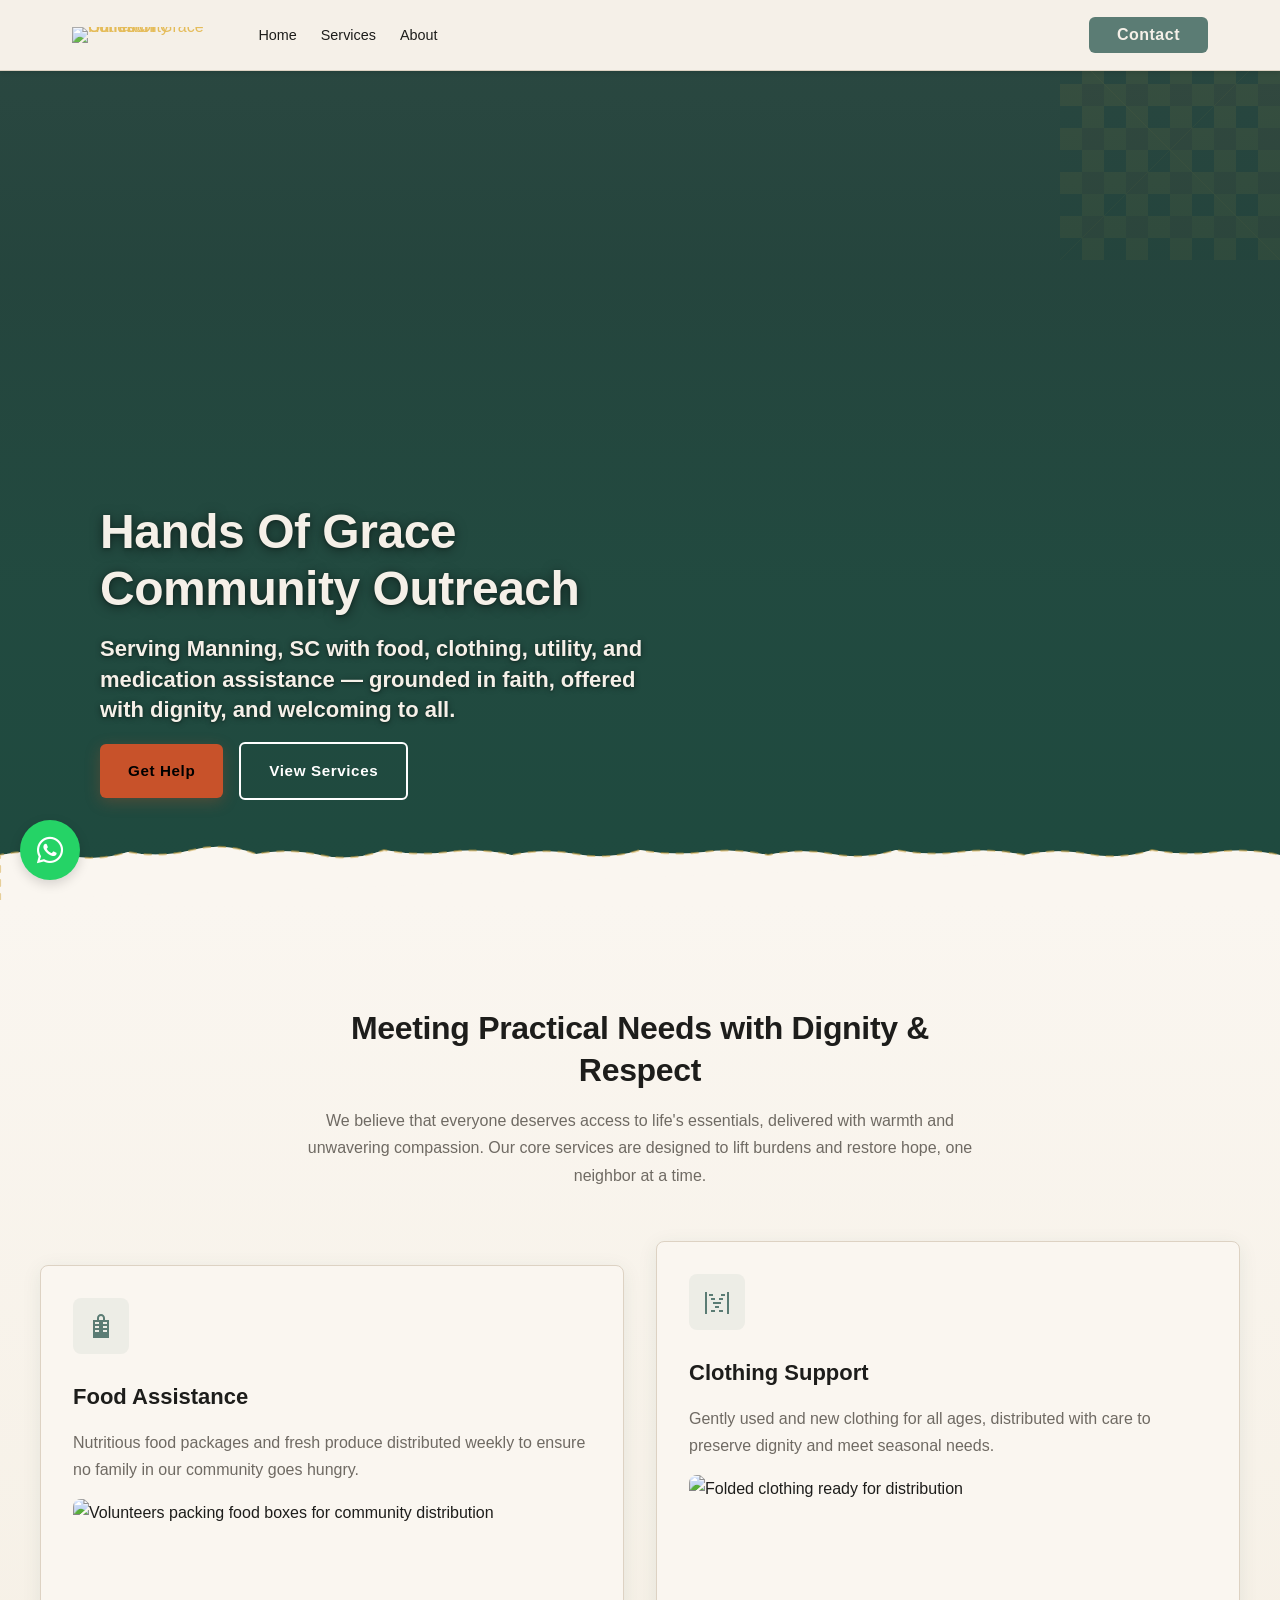
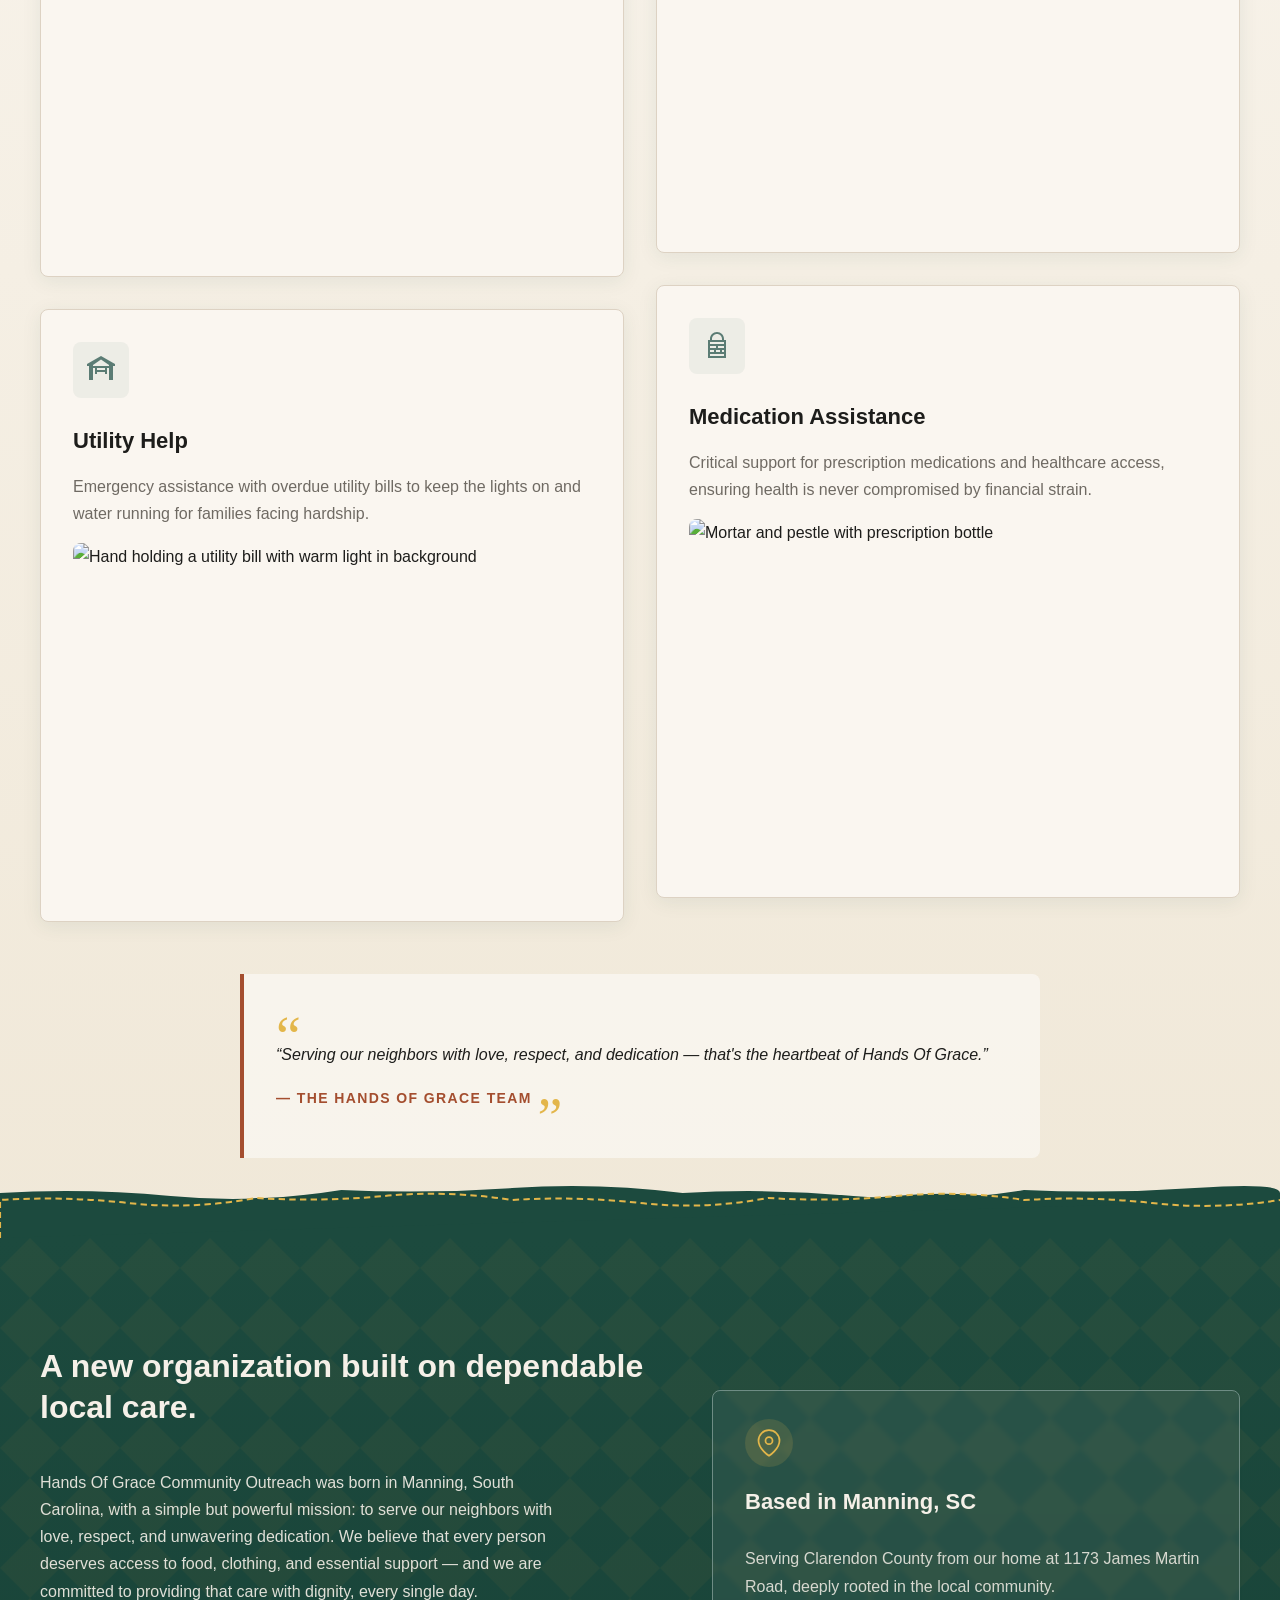
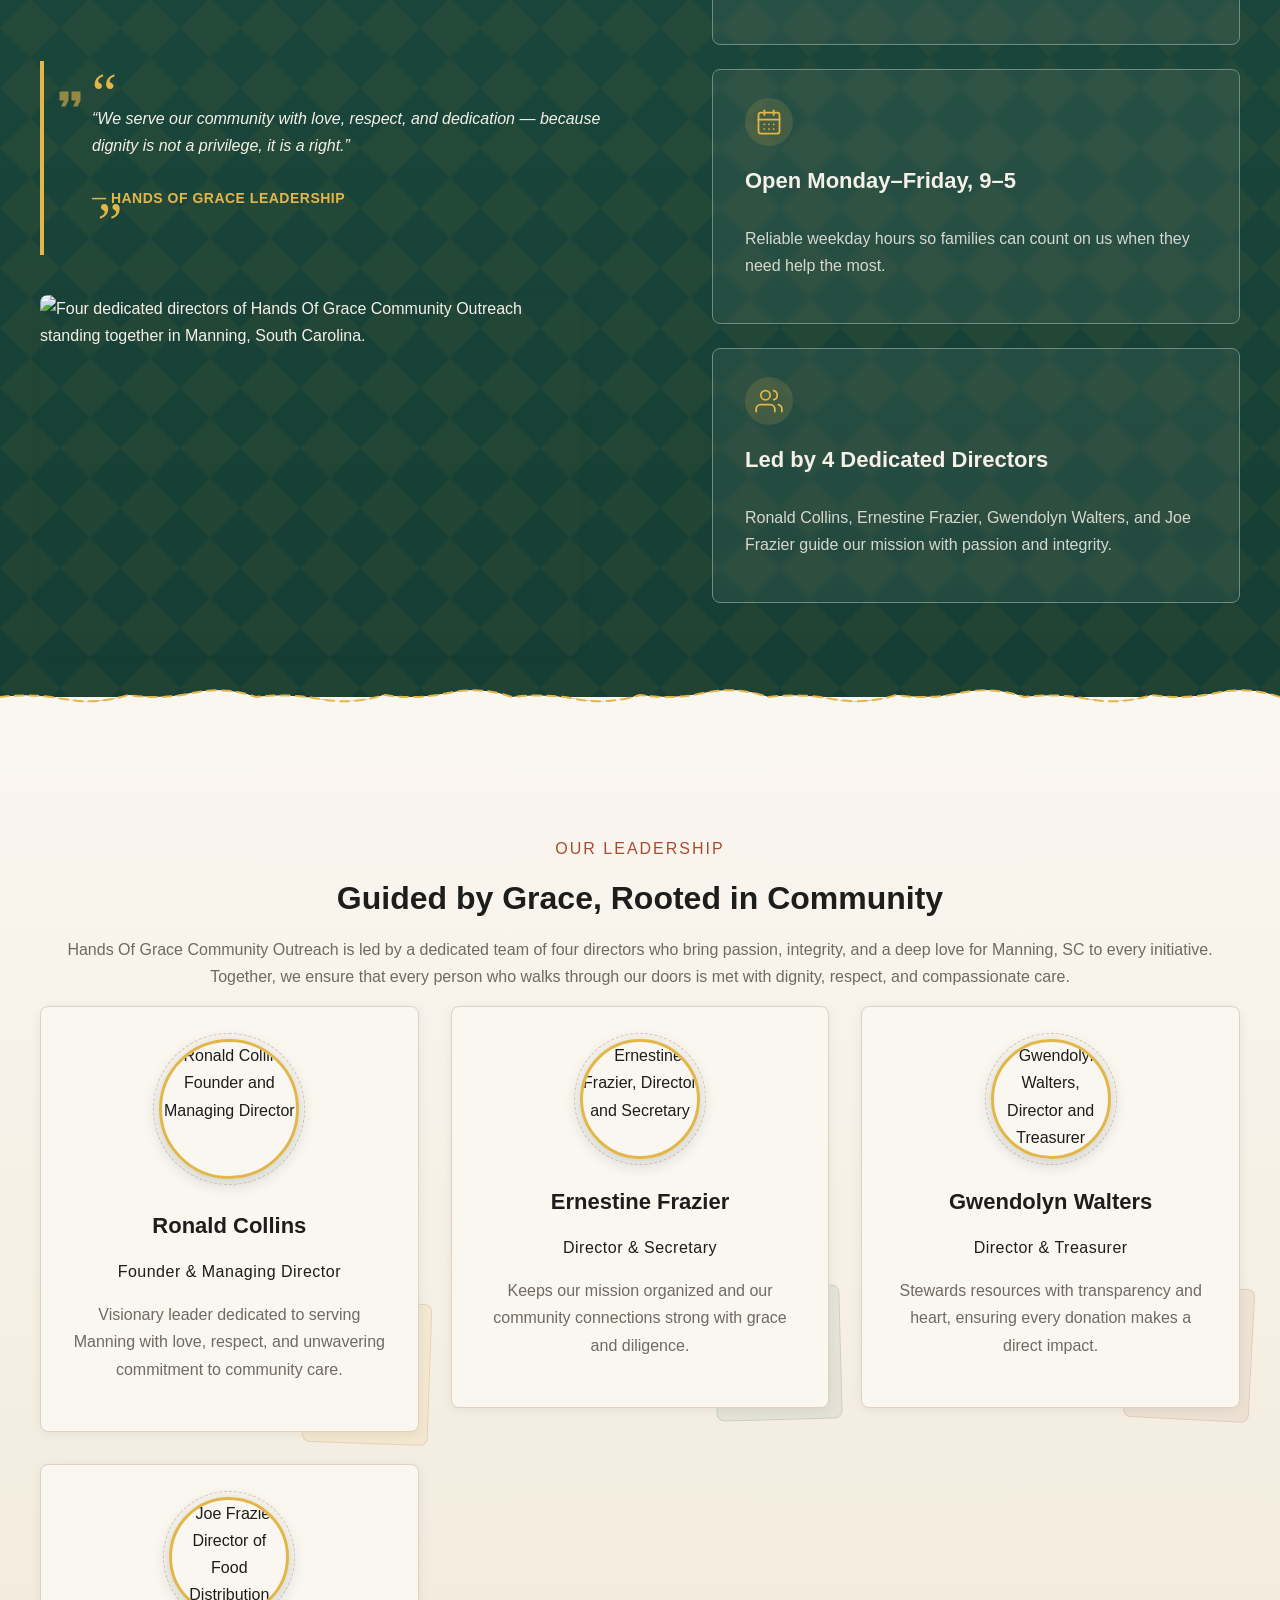
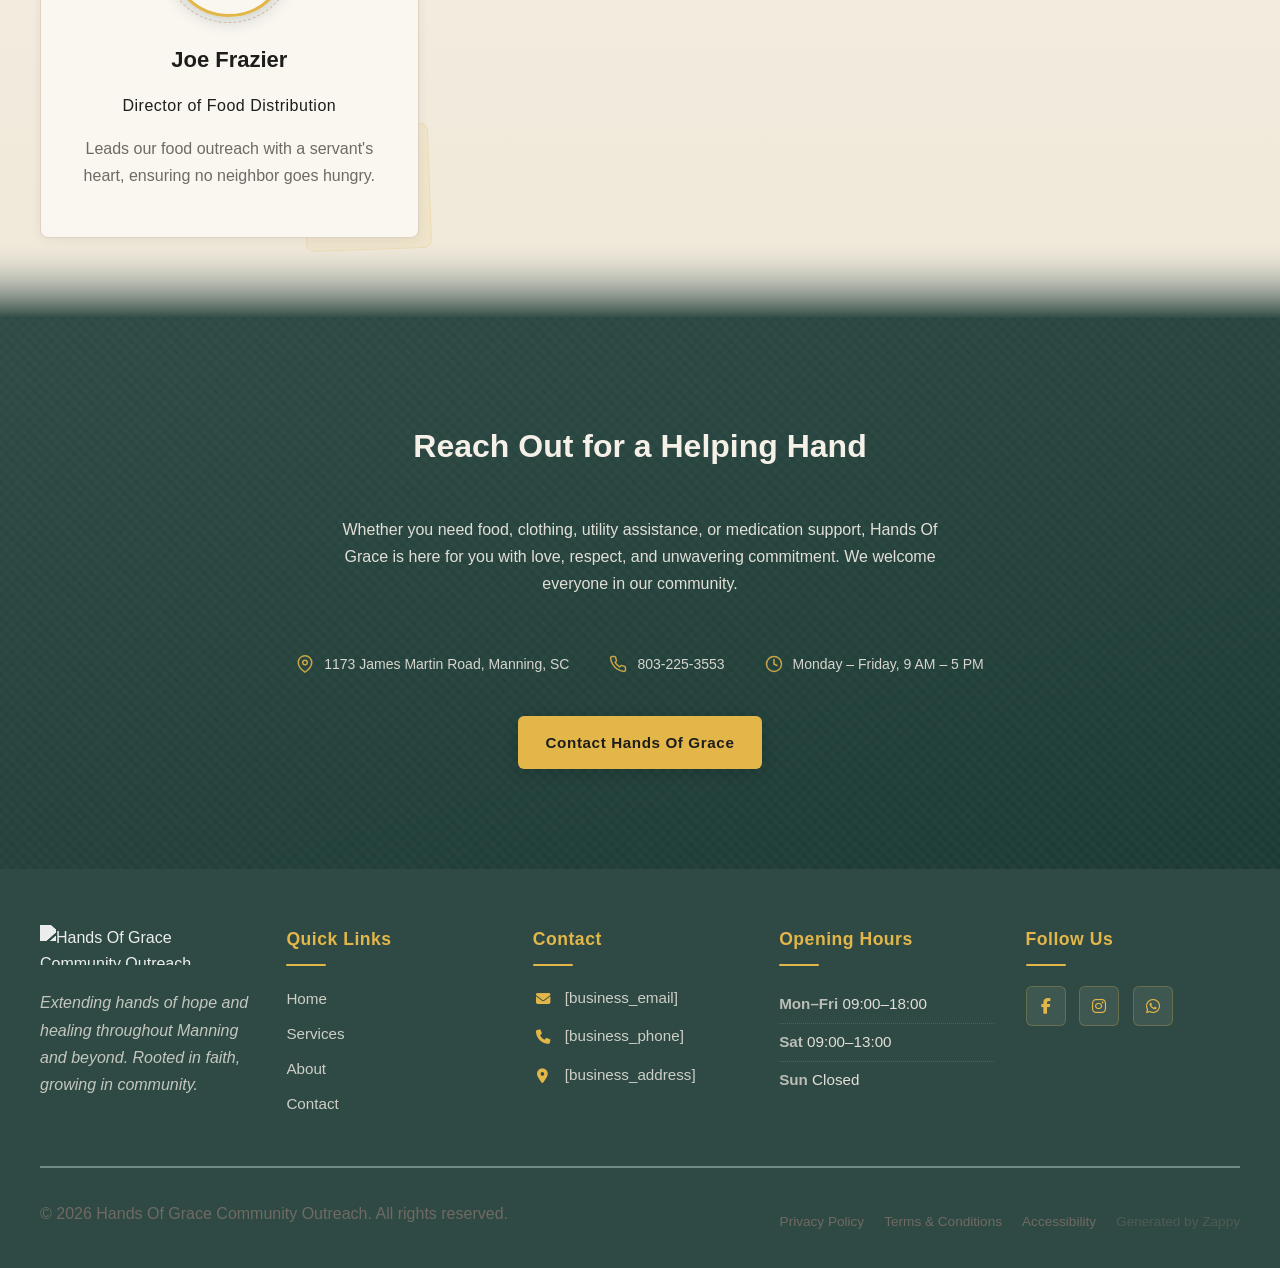
==== public/index.html @ a20f9c6c "Initial website commit" ====
<!doctype html><html lang="en"><head><meta charset="UTF-8"><meta content="width=device-width,initial-scale=1" name="viewport"><meta content="index, follow" name="robots"><title>Find Real Help &amp; Hope in Manning — Hands Of Grace Community Outreach</title><meta content="Struggling to make ends meet? Hands Of Grace Community Outreach offers food, clothing, utility assistance, and medication help with dignity and love. Get support or volunteer today in Manning, SC." name="description"><meta content="Community Outreach, Nonprofit / Social Services, food and clothing distribution, utility bill assistance Manning, faith-based community help" name="keywords"><link href="/assets/favicon.ico" rel="icon" type="image/x-icon"><link href="/assets/favicon-16x16.png" rel="icon" type="image/png" sizes="16x16"><link href="/assets/favicon-32x32.png" rel="icon" type="image/png" sizes="32x32"><link href="/assets/favicon-48x48.png" rel="icon" type="image/png" sizes="48x48"><link href="/assets/favicon-192x192.png" rel="icon" type="image/png" sizes="192x192"><link href="/assets/favicon-512x512.png" rel="icon" type="image/png" sizes="512x512"><link href="/assets/apple-touch-icon.png" rel="apple-touch-icon"><script>!function(){"use strict";var t="fade9ce9-a3c8-4e25-b30e-6326c5cd1f2a",e="https://api.zappy5.com/api/analytics/track",a=18e5,n=2592e6,o=!0,i=!0,r=!0;var s=function(){var e="zappy_visitor_"+t,a=null;try{if(a=localStorage.getItem(e)){var o=JSON.parse(a),i=Date.now();if(i-o.created<n)return o.lastSeen=i,localStorage.setItem(e,JSON.stringify(o)),o.id}}catch(t){console.warn("Zappy Analytics: LocalStorage not available")}var r="zv_"+Date.now()+"_"+Math.random().toString(36).substr(2,9);try{localStorage.setItem(e,JSON.stringify({id:r,created:Date.now(),lastSeen:Date.now()}))}catch(t){}return r}(),c=function(){var e="zappy_session_"+t,n=null;try{if(n=sessionStorage.getItem(e)){var o=JSON.parse(n),i=Date.now();if(i-o.timestamp<a)return o.timestamp=i,sessionStorage.setItem(e,JSON.stringify(o)),o.id}}catch(t){console.warn("Zappy Analytics: SessionStorage not available")}var r="zs_"+Date.now()+"_"+Math.random().toString(36).substr(2,9);try{sessionStorage.setItem(e,JSON.stringify({id:r,timestamp:Date.now()}))}catch(t){}return r}();function l(a,n){n=n||{};var o={website_id:t,event_type:a,page_path:window.location.pathname,referrer:document.referrer||"direct",visitor_id:s,session_id:c,metadata:n};if(navigator.sendBeacon){var i=new Blob([JSON.stringify(o)],{type:"application/json"});navigator.sendBeacon(e,i)}else fetch(e,{method:"POST",headers:{"Content-Type":"application/json"},body:JSON.stringify(o),keepalive:!0}).catch(function(t){console.warn("Zappy Analytics: Failed to track event",t)})}o&&l("pageview",{title:document.title,url:window.location.href}),i&&document.addEventListener("click",function(t){var e=t.target;if("BUTTON"===e.tagName||e.closest("button")){var a="BUTTON"===e.tagName?e:e.closest("button");l("click",{element:"button",text:a.textContent.trim().substring(0,100),id:a.id||null,class:a.className||null})}else if("A"===e.tagName||e.closest("a")){var n="A"===e.tagName?e:e.closest("a");l("navigation",{element:"link",text:n.textContent.trim().substring(0,100),href:n.href,external:n.hostname!==window.location.hostname})}},!0),r&&document.addEventListener("submit",function(t){var e=t.target;l("form_submit",{form_id:e.id||null,form_name:e.name||null,form_action:e.action||null,form_method:e.method||"GET"})},!0);var d=Date.now();window.addEventListener("beforeunload",function(){l("page_unload",{time_on_page:Math.floor((Date.now()-d)/1e3),page_path:window.location.pathname})}),window.zappyAnalytics={track:l,getVisitorId:function(){return s},getSessionId:function(){return c}}}()</script><meta content="Find Real Help &amp; Hope in Manning — Hands Of Grace Community Outreach" property="og:title"><meta content="Struggling to make ends meet? Hands Of Grace Community Outreach offers food, clothing, utility assistance, and medication help with dignity and love. Get support or volunteer today in Manning, SC." property="og:description"><meta content="summary_large_image" name="twitter:card"><meta content="Find Real Help &amp; Hope in Manning — Hands Of Grace Community Outreach" name="twitter:title"><meta content="Struggling to make ends meet? Hands Of Grace Community Outreach offers food, clothing, utility assistance, and medication help with dignity and love. Get support or volunteer today in Manning, SC." name="twitter:description"><meta content="website" property="og:type"><meta content="en_US" property="og:locale"><link href="https://cdnjs.cloudflare.com/ajax/libs/font-awesome/6.4.0/css/all.min.css" rel="stylesheet"><style>.skip-link{position:absolute;top:0;left:0;transform:translateY(-200%);padding:12px 18px;background:var(--bg-dark,#1a1a1a);color:var(--text-light,#fff);font-weight:600;border-radius:0 0 8px 0;z-index:10000}.skip-link:focus{transform:none;outline:2px solid var(--ring,#fff);outline-offset:2px}:focus-visible{outline:2px solid var(--ring,currentColor);outline-offset:3px}</style><link href="/assets/favicon.ico" rel="icon" type="image/x-icon"><link href="/assets/favicon-16x16.png" rel="icon" type="image/png" sizes="16x16"><link href="/assets/favicon-32x32.png" rel="icon" type="image/png" sizes="32x32"><link href="/assets/favicon-48x48.png" rel="icon" type="image/png" sizes="48x48"><link href="/assets/favicon-192x192.png" rel="icon" type="image/png" sizes="192x192"><link href="/assets/favicon-512x512.png" rel="icon" type="image/png" sizes="512x512"><link href="/assets/apple-touch-icon.png" rel="apple-touch-icon"><link href="https://cdn.jsdelivr.net/npm/vanilla-cookieconsent@3/dist/cookieconsent.css" rel="stylesheet"><script src="https://cdn.jsdelivr.net/npm/vanilla-cookieconsent@3/dist/cookieconsent.umd.js"></script><script src="https://cdn.jsdelivr.net/gh/mickidum/acc_toolbar/acctoolbar/acctoolbar.min.js"></script><link href="/styles.css" rel="stylesheet"><script>window.ZAPPY_WEBSITE_ID="fade9ce9-a3c8-4e25-b30e-6326c5cd1f2a",window.ZAPPY_API_BASE="https://api.zappy5.com"</script><style id="zappy-dropdown-submenu-styles">#navMenu li:has(.sub-menu),.nav-menu li:has(.sub-menu),.navbar li:has(.sub-menu),nav li:has(.sub-menu){position:relative}#navMenu .sub-menu,.nav-menu .sub-menu,.navbar .sub-menu,nav .sub-menu{display:block!important;position:absolute!important;top:100%;left:0;min-width:220px;background:#fff;border-radius:8px;box-shadow:0 8px 25px rgba(0,0,0,.15);padding:8px 0;opacity:0;visibility:hidden;transform:translateY(10px);transition:all .3s ease;z-index:1000;list-style:none;pointer-events:none}#navMenu li:hover>.sub-menu,.nav-menu li:hover>.sub-menu,.navbar li:hover>.sub-menu,nav li:hover>.sub-menu{opacity:1!important;visibility:visible!important;transform:translateY(0)!important;pointer-events:auto!important}.sub-menu li{list-style:none;margin:0;padding:0}.sub-menu a{display:block!important;padding:10px 16px!important;color:var(--text-dark,#333)!important;font-weight:500;text-decoration:none;white-space:nowrap;transition:background-color .2s}.sub-menu .zappy-nav-child>a{padding-left:28px!important;font-size:.9em!important;opacity:.85!important}[dir=rtl] .sub-menu .zappy-nav-child>a,html[lang=ar] .sub-menu .zappy-nav-child>a,html[lang=he] .sub-menu .zappy-nav-child>a{padding-left:10px!important;padding-right:28px!important}.sub-menu .zappy-nav-parent>a{font-weight:600!important}.sub-menu a:hover{background-color:#f5f5f5}[dir=rtl] .nav-menu .sub-menu,[dir=rtl] .navbar .sub-menu,[dir=rtl] nav .sub-menu,html[lang=ar] .nav-menu .sub-menu,html[lang=ar] .navbar .sub-menu,html[lang=ar] nav .sub-menu,html[lang=he] .nav-menu .sub-menu,html[lang=he] .navbar .sub-menu,html[lang=he] nav .sub-menu{left:auto!important;right:0!important}.sub-menu:empty,.sub-menu:not(:has(li)):not(:has(> a)),.sub-menu:not(:has(li:not(.zappy-hidden-menu-item))):not(:has(> a)){display:none!important;opacity:0!important;visibility:hidden!important;pointer-events:none!important}li:has(.menu-group-title):hover>.sub-menu{opacity:1!important;visibility:visible!important;transform:translateY(0)!important;pointer-events:auto!important}#navMenu>li>.menu-group-title,.nav-menu>li>.menu-group-title{display:inline-block;padding:.5rem 1rem;cursor:default;user-select:none}@media (max-width:768px){#navMenu .sub-menu,.nav-menu .sub-menu,.navbar .sub-menu,nav .sub-menu{position:static!important;transform:none!important;box-shadow:none!important;background:0 0!important;max-height:0;overflow:hidden;opacity:0;visibility:hidden;transition:max-height .3s ease,opacity .3s ease;padding:0!important;border-radius:0!important}#navMenu .sub-menu.mobile-expanded,.nav-menu .sub-menu.mobile-expanded,.navbar .sub-menu.mobile-expanded{max-height:none!important;overflow-y:visible!important;opacity:1!important;visibility:visible!important;padding:8px 0 8px 16px!important}[dir=rtl] .sub-menu.mobile-expanded,html[lang=he] .sub-menu.mobile-expanded{padding:8px 16px 8px 0!important}#navMenu li:hover>.sub-menu,.nav-menu li:hover>.sub-menu,.navbar li:hover>.sub-menu,nav li:hover>.sub-menu{opacity:0;visibility:hidden;pointer-events:none}#navMenu li>.sub-menu.mobile-expanded,.nav-menu li>.sub-menu.mobile-expanded,.navbar li>.sub-menu.mobile-expanded,nav li>.sub-menu.mobile-expanded{opacity:1!important;visibility:visible!important;pointer-events:auto!important}#navMenu li:has(.sub-menu),.nav-menu li:has(.sub-menu),.navbar li:has(.sub-menu),nav li:has(.sub-menu){display:flex!important;flex-wrap:wrap!important;align-items:center!important;position:relative!important;min-height:44px!important}#navMenu li:has(.sub-menu)>a,.nav-menu li:has(.sub-menu)>a,.navbar li:has(.sub-menu)>a,nav li:has(.sub-menu)>a{flex:1!important;min-width:0!important}#navMenu li:has(.sub-menu)>.menu-group-title,.nav-menu li:has(.sub-menu)>.menu-group-title,.navbar li:has(.sub-menu)>.menu-group-title,nav li:has(.sub-menu)>.menu-group-title{flex:1!important;min-width:0!important;padding:0!important;line-height:inherit!important}#navMenu li:has(.sub-menu)>.sub-menu,.nav-menu li:has(.sub-menu)>.sub-menu,.navbar li:has(.sub-menu)>.sub-menu,nav li:has(.sub-menu)>.sub-menu{flex-basis:100%!important;width:100%!important}#navMenu li:has(.sub-menu)>a [class*=arrow],#navMenu li:has(.sub-menu)>a [class*=chevron],.nav-menu li:has(.sub-menu)>a .fa-angle-down,.nav-menu li:has(.sub-menu)>a .fa-chevron-down,.nav-menu li:has(.sub-menu)>a [class*=arrow],.nav-menu li:has(.sub-menu)>a [class*=chevron],nav li:has(.sub-menu)>a [class*=arrow],nav li:has(.sub-menu)>a [class*=chevron]{display:none!important;visibility:hidden!important}.mobile-submenu-toggle{display:flex!important;align-items:center!important;justify-content:center!important;width:44px!important;height:auto!important;background:0 0!important;border:none!important;cursor:pointer!important;color:var(--text-dark)!important;position:static!important;flex-shrink:0!important;align-self:stretch!important;z-index:2!important;padding:0!important;margin:0!important}.mobile-submenu-toggle::after{content:''!important;width:0!important;height:0!important;border-left:6px solid transparent!important;border-right:6px solid transparent!important;border-top:7px solid currentColor!important;transition:transform .3s ease!important}.mobile-submenu-toggle.expanded::after{transform:rotate(180deg)!important}.sub-menu a{padding:10px 0!important;display:block!important;color:var(--text-dark)!important;white-space:normal!important}.sub-menu .zappy-nav-child>a{padding-left:28px!important;font-size:.9em!important;opacity:.85!important}[dir=rtl] .sub-menu .zappy-nav-child>a,html[lang=ar] .sub-menu .zappy-nav-child>a,html[lang=he] .sub-menu .zappy-nav-child>a{padding-left:0!important;padding-right:28px!important}.sub-menu .zappy-nav-parent>a{font-weight:600!important}#navMenu.active,.nav-menu.active{max-width:100vw!important;overflow-x:hidden!important;box-sizing:border-box!important}.navbar .sub-menu li a,.zappy-products-dropdown .sub-menu a,nav.navbar .sub-menu li a{color:var(--text-dark)!important}}@media (min-width:769px){.mobile-submenu-toggle{display:none!important}}</style><style id="zappy-widget-visibility">html[dir=rtl] .whatsapp-float{right:20px!important;left:auto!important}html:not([dir]) .whatsapp-float,html[dir=ltr] .whatsapp-float{left:20px!important;right:auto!important}html[dir=rtl] #mic-access-tool-general-button,html[dir=rtl] #mic-init-access-tool #mic-access-tool-general-button,html[dir=rtl] #mic-init-access-tool .mic-access-tool-general-button,html[dir=rtl] ._access-icon,html[dir=rtl] .mic-access-tool-general-button{left:20px!important;right:auto!important}html:not([dir]) #mic-access-tool-general-button,html:not([dir]) #mic-init-access-tool #mic-access-tool-general-button,html:not([dir]) #mic-init-access-tool .mic-access-tool-general-button,html:not([dir]) ._access-icon,html:not([dir]) .mic-access-tool-general-button,html[dir=ltr] #mic-access-tool-general-button,html[dir=ltr] #mic-init-access-tool #mic-access-tool-general-button,html[dir=ltr] #mic-init-access-tool .mic-access-tool-general-button,html[dir=ltr] ._access-icon,html[dir=ltr] .mic-access-tool-general-button{right:20px!important;left:auto!important}@media (max-width:768px){.whatsapp-float{display:flex!important}}@media (min-width:769px){.whatsapp-float{display:flex!important}}@media (max-width:768px){#mic-access-tool-general-button,#mic-init-access-tool #mic-access-tool-general-button,#mic-init-access-tool .mic-access-tool-general-button,._access-icon,.mic-access-tool-general-button{display:flex!important;visibility:visible!important;opacity:1!important;pointer-events:auto!important}#mic-access-tool-box.opened-mic-access-tool,#mic-init-access-tool #mic-access-tool-box.opened-mic-access-tool,.mic-access-tool-box.opened-mic-access-tool{visibility:visible!important;opacity:1!important;pointer-events:auto!important}}@media (min-width:769px){#mic-access-tool-general-button,#mic-init-access-tool #mic-access-tool-general-button,#mic-init-access-tool .mic-access-tool-general-button,._access-icon,.mic-access-tool-general-button{display:flex!important;visibility:visible!important;opacity:1!important;pointer-events:auto!important}#mic-access-tool-box.opened-mic-access-tool,#mic-init-access-tool #mic-access-tool-box.opened-mic-access-tool,.mic-access-tool-box.opened-mic-access-tool{visibility:visible!important;opacity:1!important;pointer-events:auto!important}}</style></head><body><a href="#main" class="skip-link">Skip to main content</a><nav class="navbar"><button aria-label="Menu" class="mobile-toggle" id="mobileToggle"><svg viewBox="0 0 24 24" fill="none" class="hamburger-icon" height="24" width="24"><path d="M3 12h18M3 6h18M3 18h18" stroke="currentColor" stroke-width="2" stroke-linecap="round"></path></svg> <svg viewBox="0 0 24 24" fill="none" class="close-icon" height="24" width="24" style="display:none"><path d="M18 6L6 18M6 6l12 12" stroke="currentColor" stroke-width="2" stroke-linecap="round"></path></svg></button> <button aria-label="Call" class="phone-header-btn" data-phone="[business_phone]"><svg viewBox="0 0 24 24" fill="currentColor" height="20" width="20"><path d="M22 16.92v3a2 2 0 0 1-2.18 2 19.79 19.79 0 0 1-8.63-3.07 19.5 19.5 0 0 1-6-6 19.79 19.79 0 0 1-3.07-8.67A2 2 0 0 1 4.11 2h3a2 2 0 0 1 2 1.72 12.84 12.84 0 0 0 .7 2.81 2 2 0 0 1-.45 2.11L8.09 9.91a16 16 0 0 0 6 6l1.27-1.27a2 2 0 0 1 2.11-.45 12.84 12.84 0 0 0 2.81.7A2 2 0 0 1 22 16.92z"></path></svg></button><div class="nav-container"><div class="nav-brand"><a href="/" class="logo-link"><img alt="Hands Of Grace Community Outreach" src="/assets/site-home-image-1.webp" class="logo"></a></div><ul class="nav-menu" id="navMenu"><li><a href="/">Home</a></li><li><a href="/services">Services</a></li><li><a href="/about">About</a></li></ul><div class="nav-cta-container"><a href="/contact" class="nav-cta-btn">Contact</a></div></div></nav><script>window.addEventListener("load",function(){const e=document.querySelector(".navbar, nav, header");if(!e)return void console.log("[Navbar] Navbar element not found");let t=document.getElementById("mobileToggle")||document.querySelector(".mobile-toggle")||document.querySelector(".hamburger")||document.querySelector(".hamburger-menu")||document.querySelector(".menu-toggle")||document.querySelector(".burger-menu")||document.querySelector('[aria-label="Menu"]')||document.querySelector('[aria-label="תפריט"]');const n=document.querySelector(".phone-header-btn"),o=window.getComputedStyle(e);let r=o.backgroundColor;if(console.log("[Navbar] Initial navbar background:",r),"transparent"===r||"rgba(0, 0, 0, 0)"===r||r.startsWith("rgba")&&r.includes(", 0)")){const e=o.backgroundImage;if(e&&"none"!==e)console.log("[Navbar] Navbar has background image/gradient, using dark text"),r="rgb(240, 240, 240)";else{const e=window.getComputedStyle(document.body).backgroundColor;console.log("[Navbar] Navbar transparent, using body background:",e),r=e}}const a=r.match(/\d+/g);if(a&&a.length>=3){const e=(.299*parseInt(a[0])+.587*parseInt(a[1])+.114*parseInt(a[2]))/255;console.log("[Navbar] Mobile button colors preserved from Claude CSS (luminance:",e.toFixed(2)+")");const o=document.createElement("style");o.id="zappy-mobile-nav-fix";document.documentElement.lang;document.documentElement.dir,o.textContent='\n        /* Hide mobile buttons on desktop, show only on mobile */\n        @media (min-width: 769px) {\n          .mobile-toggle,\n          .phone-header-btn {\n            display: none !important;\n          }\n        }\n        \n        /* Show and position mobile buttons correctly on mobile */\n        @media (max-width: 768px) {\n          .navbar,\n          nav.navbar {\n            min-height: 70px !important;\n          }\n\n          .mobile-toggle,\n          .phone-header-btn {\n            position: absolute !important;\n            top: 0 !important;\n            bottom: 0 !important;\n            margin-top: auto !important;\n            margin-bottom: auto !important;\n            transform: none !important;\n            z-index: 1001 !important;\n            display: flex !important;\n            align-items: center !important;\n            justify-content: center !important;\n            width: 36px !important;\n            height: 36px !important;\n            border-radius: 50% !important;\n            border: none !important;\n            cursor: pointer !important;\n            padding: 6px !important;\n            background: none !important;\n            color: var(--nav-text, var(--text-dark)) !important;\n            touch-action: manipulation !important;\n            -webkit-tap-highlight-color: transparent !important;\n          }\n\n          html[data-zappy-site-type="ecommerce"] .phone-header-btn,\n          body[data-zappy-site-type="ecommerce"] .phone-header-btn,\n          html[data-zappy-site-type="ecommerce"] header .phone-header-btn,\n          html[data-zappy-site-type="ecommerce"] nav .phone-header-btn {\n            display: none !important;\n            visibility: hidden !important;\n            width: 0 !important;\n            height: 0 !important;\n            min-width: 0 !important;\n            overflow: hidden !important;\n          }\n          \n          /* LTR positioning (default): hamburger LEFT, phone RIGHT */\n          html:not([dir="rtl"]):not([lang="he"]):not([lang="ar"]) .mobile-toggle,\n          html[dir="ltr"] .mobile-toggle {\n            left: 12px !important;\n            right: auto !important;\n          }\n          html:not([dir="rtl"]):not([lang="he"]):not([lang="ar"]) .phone-header-btn,\n          html[dir="ltr"] .phone-header-btn {\n            right: 12px !important;\n            left: auto !important;\n          }\n          \n          /* RTL positioning: hamburger RIGHT, phone LEFT */\n          html[dir="rtl"] .mobile-toggle,\n          html[lang="he"] .mobile-toggle,\n          html[lang="ar"] .mobile-toggle {\n            right: 12px !important;\n            left: auto !important;\n          }\n          html[dir="rtl"] .phone-header-btn,\n          html[lang="he"] .phone-header-btn,\n          html[lang="ar"] .phone-header-btn {\n            left: 12px !important;\n            right: auto !important;\n          }\n          \n          /* CRITICAL: Ensure nav-container has min-height on mobile */\n          /* All children are positioned absolutely/fixed on mobile, so height:auto collapses to 0 */\n          .nav-container {\n            min-height: 70px !important;\n            position: relative !important;\n          }\n          \n          /* Ensure SVG icons are properly sized and inherit color */\n          .mobile-toggle svg,\n          .phone-header-btn svg {\n            width: 24px !important;\n            height: 24px !important;\n            /* Don\'t force display - let JavaScript control hamburger/close toggle */\n          }\n          \n          /* Reset nav-cta-container on mobile - remove desktop box-shadow/padding */\n          /* that creates a visible ghost box when CTA button is hidden */\n          .nav-cta-container {\n            box-shadow: none !important;\n            padding: 0 !important;\n          }\n          \n          /* Hide nav-cta-container entirely on mobile when there\'s no lang-switcher */\n          /* (only the CTA button is inside, and it\'s hidden on mobile) */\n          .nav-cta-container:not(:has(.lang-switcher)) {\n            display: none !important;\n          }\n          \n          /* CRITICAL: Prevent hero image fade gradient from bleeding over headline text */\n          /* The .image-fade-gradient has bottom: -30px (extends below parent) */\n          /* On mobile stacked layout, this overlaps the h1 text below the image */\n          .hero-image-column {\n            overflow: hidden !important;\n          }\n          .image-fade-gradient {\n            bottom: 0 !important;\n          }\n          \n          /* Hide desktop language switcher on mobile - hamburger menu handles it */\n          /* High specificity to override stored CSS */\n          .lang-switcher,\n          .nav-cta-container .lang-switcher,\n          .nav-container .lang-switcher,\n          .navbar .lang-switcher,\n          .navbar .nav-cta-container .lang-switcher {\n            display: none !important;\n          }\n        }\n      ';const r=document.getElementById("zappy-mobile-nav-fix");r&&r.remove(),document.head.appendChild(o),console.log("[Navbar] Critical CSS injected for mobile nav positioning");const i=window.innerWidth<=768;if(t){const e=t.querySelector(".hamburger-icon"),n=t.querySelector(".close-icon");e&&(e.style.setProperty("width","24px","important"),e.style.setProperty("height","24px","important"),e.style.setProperty("display","block","important")),n&&(n.style.setProperty("width","24px","important"),n.style.setProperty("height","24px","important"),n.style.setProperty("display","none","important")),i?(t.style.setProperty("position","absolute","important"),t.style.setProperty("top","0","important"),t.style.setProperty("bottom","0","important"),t.style.setProperty("margin-top","auto","important"),t.style.setProperty("margin-bottom","auto","important"),t.style.setProperty("transform","none","important"),t.style.setProperty("z-index","1001","important"),t.style.removeProperty("left"),t.style.removeProperty("right"),console.log("[Navbar] Mobile toggle positioning applied (mobile viewport)")):(t.style.removeProperty("position"),t.style.removeProperty("top"),t.style.removeProperty("transform"),t.style.removeProperty("z-index"),t.style.removeProperty("left"),t.style.removeProperty("right"),console.log("[Navbar] Desktop viewport - cleared mobile toggle inline positioning"))}if(n){const e=n.querySelector("svg");e&&(e.style.width="24px",e.style.height="24px",e.setAttribute("width","24"),e.setAttribute("height","24")),i?(n.style.setProperty("position","absolute","important"),n.style.setProperty("top","0","important"),n.style.setProperty("bottom","0","important"),n.style.setProperty("margin-top","auto","important"),n.style.setProperty("margin-bottom","auto","important"),n.style.setProperty("transform","none","important"),n.style.setProperty("z-index","1001","important"),n.style.removeProperty("left"),n.style.removeProperty("right"),console.log("[Navbar] Phone button positioning applied (mobile viewport)")):(n.style.removeProperty("position"),n.style.removeProperty("top"),n.style.removeProperty("transform"),n.style.removeProperty("z-index"),n.style.removeProperty("left"),n.style.removeProperty("right"),console.log("[Navbar] Desktop viewport - cleared phone button inline positioning"))}}else console.log("[Navbar] Could not parse background color:",r);t=document.getElementById("mobileToggle")||document.querySelector(".mobile-toggle")||document.querySelector(".hamburger")||document.querySelector(".hamburger-menu")||document.querySelector(".menu-toggle")||document.querySelector(".burger-menu")||document.querySelector('[aria-label="Menu"]')||document.querySelector('[aria-label="תפריט"]');const i=document.getElementById("navMenu")||document.querySelector(".nav-menu")||document.querySelector(".nav-links")||document.querySelector("nav ul:not(.submenu)");if(!t||!i)return void console.log("[Navbar] Mobile toggle or menu not found:",{toggle:!!t,menu:!!i});i.id||(i.id="navMenu"),console.log("[Navbar] Initializing mobile menu...");const l=t.cloneNode(!0);t.parentNode.replaceChild(l,t);var s=0;function p(e){var t=Date.now();t-s<300||(s=t,function(e){e.preventDefault(),e.stopPropagation();const t=l.querySelector(".hamburger-icon"),n=l.querySelector(".close-icon");i.classList.contains("active")?(i.classList.remove("active"),t&&t.style.setProperty("display","block","important"),n&&n.style.setProperty("display","none","important"),document.body.style.overflow="",console.log("[Navbar] Menu closed")):(i.classList.add("active"),t&&t.style.setProperty("display","none","important"),n&&n.style.setProperty("display","block","important"),document.body.style.overflow="hidden",console.log("[Navbar] Menu opened"))}(e))}l.addEventListener("click",p),l.addEventListener("touchend",p),i.querySelectorAll("a").forEach(function(e){e.addEventListener("click",function(){if("#"===this.getAttribute("href"))return;const e=l.querySelector(".hamburger-icon"),t=l.querySelector(".close-icon");i.classList.remove("active"),e&&e.style.setProperty("display","block","important"),t&&t.style.setProperty("display","none","important"),document.body.style.overflow="",console.log("[Navbar] Menu closed (link clicked)")})});var m=i.querySelectorAll(".dropdown-toggle");m.forEach(function(e){e.addEventListener("click",function(e){e.preventDefault(),e.stopPropagation();var t=this.closest(".nav-dropdown");t&&(t.parentNode.querySelectorAll(".nav-dropdown.open").forEach(function(e){e!==t&&e.classList.remove("open")}),t.classList.toggle("open"),console.log("[Navbar] Dropdown toggled:",t.classList.contains("open")?"open":"closed"))})}),document.addEventListener("click",function(e){e.target.closest(".nav-dropdown")||document.querySelectorAll(".nav-dropdown.open").forEach(function(e){e.classList.remove("open")})}),console.log("[Navbar] Dropdown handlers initialized for "+m.length+" dropdowns"),n&&n.addEventListener("click",function(){const e=document.querySelectorAll('a[href^="tel:"]'),t=e.length>0?e[0].getAttribute("href").replace("tel:",""):"[business_phone]";window.location.href="tel:"+t,console.log("[Navbar] Phone button clicked")}),console.log("[Navbar] Mobile menu initialized successfully")})</script><main id="main"><section class="home-hero-section" data-band-index="0" data-layout-spec="Home-hero" data-hero-type="fullscreen-scrim"><img alt="Community members gathered at Hands Of Grace outreach event receiving food and clothing support" src="/assets/site-home-hero-image-1.webp" data-context="Volunteers and neighbors gathered around food and clothing support in a realistic South Carolina community setting. Warm, documentary-style candid photography showing diverse community members receiving assistance with dignity. Natural lighting, genuine expressions, community center or church hall setting." data-placeholder="home-hero-image-1" height="600" loading="eager" width="1200" class="home-hero-section-bg" data-hero-bg="true" fetchpriority="high"><div class="home-hero-section-scrim" aria-hidden="true"></div><div class="home-hero-section-quilt" aria-hidden="true"><svg viewBox="0 0 220 220" xmlns="http://www.w3.org/2000/svg" aria-hidden="true" data-no-icon-edit="true"><defs><pattern height="44" id="quilt-diamonds" patternUnits="userSpaceOnUse" width="44" x="0" y="0"><rect height="22" width="22" fill="#D4A843" opacity="0.12"></rect><rect height="22" width="22" fill="#C8522A" opacity="0.08" x="22" y="0"></rect><rect height="22" width="22" fill="#1C4A3E" opacity="0.1" x="0" y="22"></rect><rect height="22" width="22" fill="#D4A843" opacity="0.12" x="22" y="22"></rect></pattern></defs><rect height="220" width="220" fill="url(#quilt-diamonds)"></rect><path d="M0,0 L220,220 M220,0 L0,220" stroke="#D4A843" stroke-width="0.5" opacity="0.15"></path></svg></div><div class="home-hero-section-overlay"><h1 class="home-hero-section-headline">Hands Of Grace<br>Community Outreach</h1><h3 class="home-hero-section-subtitle">Serving Manning, SC with food, clothing, utility, and medication assistance — grounded in faith, offered with dignity, and welcoming to all.</h3><div class="home-hero-section-ctas"><a href="/contact" class="home-hero-section-btn primary-btn">Get Help</a> <a href="/services" class="home-hero-section-btn secondary-btn">View Services</a></div></div><div class="home-hero-section-divider-wrapper" aria-hidden="true"><svg viewBox="0 0 1200 80" xmlns="http://www.w3.org/2000/svg" aria-hidden="true" data-no-icon-edit="true" preserveAspectRatio="none"><defs><linearGradient id="watercolor-fade" x1="0%" x2="0%" y1="0%" y2="100%"><stop offset="0%" stop-color="#2F4A44" stop-opacity="0"></stop><stop offset="60%" stop-color="#2F4A44" stop-opacity="0.6"></stop><stop offset="100%" stop-color="#FAF6F0" stop-opacity="1"></stop></linearGradient></defs><path d="M0,80 L0,35 Q30,28 60,35 T120,32 Q150,38 180,30 T240,34 Q270,28 300,35 T360,30 Q390,36 420,32 T480,35 Q510,28 540,34 T600,30 Q630,36 660,32 T720,35 Q750,28 780,34 T840,30 Q870,36 900,32 T960,35 Q990,28 1020,34 T1080,30 Q1110,36 1140,32 T1200,35 L1200,80 Z" fill="#FAF6F0"></path><path d="M0,80 L0,35 Q30,28 60,35 T120,32 Q150,38 180,30 T240,34 Q270,28 300,35 T360,30 Q390,36 420,32 T480,35 Q510,28 540,34 T600,30 Q630,36 660,32 T720,35 Q750,28 780,34 T840,30 Q870,36 900,32 T960,35 Q990,28 1020,34 T1080,30 Q1110,36 1140,32 T1200,35" fill="#FAF6F0" stroke="#D4A843" stroke-dasharray="6,8" stroke-width="2" stroke-linecap="round" opacity="0.5"></path></svg></div></section><section class="home-services-section" data-band-index="1" data-layout-spec="Home-services"><div class="home-services-section__container"><div class="home-services-section__intro"><h2 class="home-services-section__title">Meeting Practical Needs with Dignity &amp; Respect</h2><p class="home-services-section__subtitle">We believe that everyone deserves access to life's essentials, delivered with warmth and unwavering compassion. Our core services are designed to lift burdens and restore hope, one neighbor at a time.</p></div><div class="home-services-section__grid"><article class="home-services-section__card"><div class="home-services-section__card-icon-wrapper"><svg viewBox="0 0 32 32" fill="none" class="home-services-section__card-icon" data-element-type="icon" data-icon-type="svg" height="32" width="32" xmlns="http://www.w3.org/2000/svg"><path d="M16 4C13.8 4 12 5.8 12 8V10H8V28H24V10H20V8C20 5.8 18.2 4 16 4ZM16 6C17.1 6 18 6.9 18 8V10H14V8C14 6.9 14.9 6 16 6ZM10 12H14V14H10V12ZM18 12H22V14H18V12ZM10 16H14V18H10V16ZM18 16H22V18H18V16ZM10 20H14V22H10V20ZM18 20H22V22H18V20Z" fill="currentColor"></path></svg></div><h3 class="home-services-section__card-title">Food Assistance</h3><p class="home-services-section__card-text">Nutritious food packages and fresh produce distributed weekly to ensure no family in our community goes hungry.</p><img alt="Volunteers packing food boxes for community distribution" src="/assets/site-home-services-image-1.webp" data-context="A warm, editorial-style photo of volunteers packing fresh produce and canned goods into cardboard boxes at a community food distribution event in Manning, South Carolina. Soft natural lighting, shallow depth of field." data-placeholder="home-services-image-1" height="400" loading="lazy" width="600" decoding="async" class="home-services-section__card-img"></article><article class="home-services-section__card"><div class="home-services-section__card-icon-wrapper"><svg viewBox="0 0 32 32" fill="none" class="home-services-section__card-icon" data-element-type="icon" data-icon-type="svg" height="32" width="32" xmlns="http://www.w3.org/2000/svg"><path d="M4 6H6V28H4V6ZM26 6H28V28H26V6ZM8 8H12V10H8V8ZM20 8H24V10H20V8ZM10 12H14V14H10V12ZM18 12H22V14H18V12ZM12 16H20V18H12V16ZM14 20H18V22H14V20ZM10 24H14V26H10V24ZM18 24H22V26H18V24Z" fill="currentColor"></path></svg></div><h3 class="home-services-section__card-title">Clothing Support</h3><p class="home-services-section__card-text">Gently used and new clothing for all ages, distributed with care to preserve dignity and meet seasonal needs.</p><img alt="Folded clothing ready for distribution" src="/assets/site-home-services-image-2.webp" data-context="A neatly folded stack of warm sweaters and coats on a wooden table, with soft window light illuminating the textures. Editorial, warm tones, shallow depth of field." data-placeholder="home-services-image-2" height="400" loading="lazy" width="600" decoding="async" class="home-services-section__card-img"></article><article class="home-services-section__card"><div class="home-services-section__card-icon-wrapper"><svg viewBox="0 0 32 32" fill="none" class="home-services-section__card-icon" data-element-type="icon" data-icon-type="svg" height="32" width="32" xmlns="http://www.w3.org/2000/svg"><path d="M16 2L2 10V12H4V26H10V20H22V26H28V12H30V10L16 2ZM16 5.5L24 11V12H8V11L16 5.5ZM12 14H20V16H12V14ZM12 18H20V20H12V18ZM8 26V14H10V26H8ZM22 26V14H24V26H22Z" fill="currentColor"></path></svg></div><h3 class="home-services-section__card-title">Utility Help</h3><p class="home-services-section__card-text">Emergency assistance with overdue utility bills to keep the lights on and water running for families facing hardship.</p><img alt="Hand holding a utility bill with warm light in background" src="/assets/site-home-services-image-3.webp" data-context="A close-up of a hand holding a utility bill envelope, with a warm lamp light in the background creating a sense of relief and comfort. Editorial, warm tones, shallow depth of field." data-placeholder="home-services-image-3" height="400" loading="lazy" width="600" decoding="async" class="home-services-section__card-img"></article><article class="home-services-section__card"><div class="home-services-section__card-icon-wrapper"><svg viewBox="0 0 32 32" fill="none" class="home-services-section__card-icon" data-element-type="icon" data-icon-type="svg" height="32" width="32" xmlns="http://www.w3.org/2000/svg"><path d="M16 2C12.1 2 9 5.1 9 9V10H7V28H25V10H23V9C23 5.1 19.9 2 16 2ZM16 4C18.8 4 21 6.2 21 9V10H11V9C11 6.2 13.2 4 16 4ZM9 12H23V14H9V12ZM9 16H15V18H9V16ZM17 16H23V18H17V16ZM9 20H13V22H9V20ZM15 20H19V22H15V20ZM21 20H23V22H21V20ZM9 24H23V26H9V24Z" fill="currentColor"></path></svg></div><h3 class="home-services-section__card-title">Medication Assistance</h3><p class="home-services-section__card-text">Critical support for prescription medications and healthcare access, ensuring health is never compromised by financial strain.</p><img alt="Mortar and pestle with prescription bottle" src="/assets/site-home-services-image-4.webp" data-context="A pharmacist-style mortar and pestle on a wooden table next to a prescription bottle, with soft natural light and a plant in the background. Editorial, warm tones, shallow depth of field." data-placeholder="home-services-image-4" height="400" loading="lazy" width="600" decoding="async" class="home-services-section__card-img"></article></div><div class="home-services-section__pullout"><blockquote class="home-services-section__quote"><p>“Serving our neighbors with love, respect, and dedication — that's the heartbeat of Hands Of Grace.”</p><cite class="home-services-section__cite">— The Hands Of Grace Team</cite></blockquote></div></div><div class="home-services-section__divider-wrapper" aria-hidden="true" data-no-icon-edit="true"><svg viewBox="0 0 1200 80" xmlns="http://www.w3.org/2000/svg" preserveAspectRatio="none"><path d="M0,80 L0,35 Q80,30 160,38 T320,32 Q400,36 480,30 T640,35 Q720,30 800,38 T960,32 Q1040,36 1120,30 T1200,35 L1200,80 Z" fill="#1C4A3E"></path><path d="M0,80 L0,42 Q60,38 120,45 T240,40 Q300,44 360,38 T480,42 Q540,38 600,45 T720,40 Q780,44 840,38 T960,42 Q1020,38 1080,45 T1200,42" fill="#1C4A3E" stroke="var(--accent)" stroke-dasharray="6,4" stroke-width="2"></path></svg></div></section><section class="home-stats-section" data-band-index="2" data-layout-spec="Home-stats"><div class="home-stats-section-container"><div class="home-stats-section-content"><h2 class="home-stats-section-heading">A new organization built on dependable local care.</h2><p class="home-stats-section-paragraph">Hands Of Grace Community Outreach was born in Manning, South Carolina, with a simple but powerful mission: to serve our neighbors with love, respect, and unwavering dedication. We believe that every person deserves access to food, clothing, and essential support — and we are committed to providing that care with dignity, every single day.</p><blockquote class="home-stats-section-quote"><svg viewBox="0 0 24 24" fill="currentColor" class="home-stats-section-quote-icon" data-element-type="icon" data-icon-type="svg" height="48" width="48"><path d="M6 17h3l2-4V7H5v6h3zm8 0h3l2-4V7h-6v6h3z"></path></svg><p class="home-stats-section-quote-text">“We serve our community with love, respect, and dedication — because dignity is not a privilege, it is a right.”</p><cite class="home-stats-section-quote-cite">— Hands Of Grace Leadership</cite></blockquote><img alt="Four dedicated directors of Hands Of Grace Community Outreach standing together in Manning, South Carolina." src="/assets/site-home-stats-image-1.webp" data-context="A warm, editorial-style photograph of four diverse community leaders standing together in front of a modest South Carolina building, representing the four directors of Hands Of Grace Community Outreach. Soft natural lighting, quilt-inspired color accents in clothing, and a welcoming small-town atmosphere." data-placeholder="home-stats-image-1" height="400" loading="lazy" width="600" decoding="async" class="home-stats-section-image"></div><div class="home-stats-section-panels"><div class="home-stats-section-panel"><div class="home-stats-section-panel-icon-wrapper"><svg viewBox="0 0 24 24" fill="none" class="home-stats-section-panel-icon" data-element-type="icon" data-icon-type="svg" height="32" width="32" stroke="currentColor" stroke-linecap="round" stroke-linejoin="round" stroke-width="1.5"><path d="M21 10c0 7-9 13-9 13s-9-6-9-13a9 9 0 0 1 18 0z"></path><circle cx="12" cy="10" r="3"></circle></svg></div><h3 class="home-stats-section-panel-title">Based in Manning, SC</h3><p class="home-stats-section-panel-desc">Serving Clarendon County from our home at 1173 James Martin Road, deeply rooted in the local community.</p></div><div class="home-stats-section-panel"><div class="home-stats-section-panel-icon-wrapper"><svg viewBox="0 0 24 24" fill="none" class="home-stats-section-panel-icon" data-element-type="icon" data-icon-type="svg" height="32" width="32" stroke="currentColor" stroke-linecap="round" stroke-linejoin="round" stroke-width="1.5"><rect height="18" width="18" x="3" y="4" rx="2" ry="2"></rect><line x1="16" x2="16" y1="2" y2="6"></line><line x1="8" x2="8" y1="2" y2="6"></line><line x1="3" x2="21" y1="10" y2="10"></line><path d="M8 14h.01M12 14h.01M16 14h.01M8 18h.01M12 18h.01M16 18h.01"></path></svg></div><h3 class="home-stats-section-panel-title">Open Monday–Friday, 9–5</h3><p class="home-stats-section-panel-desc">Reliable weekday hours so families can count on us when they need help the most.</p></div><div class="home-stats-section-panel"><div class="home-stats-section-panel-icon-wrapper"><svg viewBox="0 0 24 24" fill="none" class="home-stats-section-panel-icon" data-element-type="icon" data-icon-type="svg" height="32" width="32" stroke="currentColor" stroke-linecap="round" stroke-linejoin="round" stroke-width="1.5"><path d="M17 21v-2a4 4 0 0 0-4-4H5a4 4 0 0 0-4 4v2"></path><circle cx="9" cy="7" r="4"></circle><path d="M23 21v-2a4 4 0 0 0-3-3.87"></path><path d="M16 3.13a4 4 0 0 1 0 7.75"></path></svg></div><h3 class="home-stats-section-panel-title">Led by 4 Dedicated Directors</h3><p class="home-stats-section-panel-desc">Ronald Collins, Ernestine Frazier, Gwendolyn Walters, and Joe Frazier guide our mission with passion and integrity.</p></div></div></div><div class="home-stats-section-divider-wrapper"><svg viewBox="0 0 1200 80" xmlns="http://www.w3.org/2000/svg" aria-hidden="true" data-no-icon-edit="true" preserveAspectRatio="none"><path d="M0,80 L0,42 Q30,38 60,44 T120,40 Q150,45 180,38 T240,42 Q270,38 300,44 T360,40 Q390,45 420,38 T480,42 Q510,38 540,44 T600,40 Q630,45 660,38 T720,42 Q750,38 780,44 T840,40 Q870,45 900,38 T960,42 Q990,38 1020,44 T1080,40 Q1110,45 1140,38 T1200,42 L1200,80 Z" fill="#FAF6F0"></path><path d="M0,42 Q30,38 60,44 T120,40 Q150,45 180,38 T240,42 Q270,38 300,44 T360,40 Q390,45 420,38 T480,42 Q510,38 540,44 T600,40 Q630,45 660,38 T720,42 Q750,38 780,44 T840,40 Q870,45 900,38 T960,42 Q990,38 1020,44 T1080,40 Q1110,45 1140,38 T1200,42" fill="#FAF6F0" stroke="var(--accent)" stroke-dasharray="8 6" stroke-width="2" stroke-linecap="round"></path></svg></div></section><section class="home-team-section" data-band-index="3" data-layout-spec="Home-team"><div class="home-team-section__container"><header class="home-team-section__header"><p class="home-team-section__kicker">Our Leadership</p><h2 class="home-team-section__title">Guided by Grace, Rooted in Community</h2><p class="home-team-section__intro">Hands Of Grace Community Outreach is led by a dedicated team of four directors who bring passion, integrity, and a deep love for Manning, SC to every initiative. Together, we ensure that every person who walks through our doors is met with dignity, respect, and compassionate care.</p></header><div class="home-team-section__grid"><article class="home-team-section__card home-team-section__card--founder"><div class="home-team-section__card-inner"><figure class="home-team-section__portrait"><img alt="Ronald Collins, Founder and Managing Director" src="/assets/site-home-team-image-1.webp" data-context="Portrait of Ronald Collins, an African American man in his 50s with a warm, kind smile, wearing a simple button-down shirt. He stands in front of a community center in Manning, SC, with soft natural lighting and an earthy, warm color palette." data-placeholder="home-team-image-1" height="400" loading="lazy" width="400" decoding="async"><div class="home-team-section__portrait-border"></div></figure><div class="home-team-section__info"><h3 class="home-team-section__name">Ronald Collins</h3><p class="home-team-section__role">Founder &amp; Managing Director</p><p class="home-team-section__bio">Visionary leader dedicated to serving Manning with love, respect, and unwavering commitment to community care.</p></div></div><div class="home-team-section__backplate home-team-section__backplate--one"></div></article><article class="home-team-section__card"><div class="home-team-section__card-inner"><figure class="home-team-section__portrait"><img alt="Ernestine Frazier, Director and Secretary" src="/assets/site-home-team-image-2.webp" data-context="Portrait of Ernestine Frazier, an African American woman in her 60s with glasses, a gentle and wise expression, wearing a soft cardigan. Background is blurred greenery suggesting a Southern garden." data-placeholder="home-team-image-2" height="300" loading="lazy" width="300" decoding="async"><div class="home-team-section__portrait-border"></div></figure><div class="home-team-section__info"><h3 class="home-team-section__name">Ernestine Frazier</h3><p class="home-team-section__role">Director &amp; Secretary</p><p class="home-team-section__bio">Keeps our mission organized and our community connections strong with grace and diligence.</p></div></div><div class="home-team-section__backplate home-team-section__backplate--two"></div></article><article class="home-team-section__card"><div class="home-team-section__card-inner"><figure class="home-team-section__portrait"><img alt="Gwendolyn Walters, Director and Treasurer" src="/assets/site-home-team-image-3.webp" data-context="Portrait of Gwendolyn Walters, an African American woman in her 50s with a confident, nurturing presence, wearing a warm-toned blouse. She is seated at a wooden desk with community flyers, smiling softly." data-placeholder="home-team-image-3" height="300" loading="lazy" width="300" decoding="async"><div class="home-team-section__portrait-border"></div></figure><div class="home-team-section__info"><h3 class="home-team-section__name">Gwendolyn Walters</h3><p class="home-team-section__role">Director &amp; Treasurer</p><p class="home-team-section__bio">Stewards resources with transparency and heart, ensuring every donation makes a direct impact.</p></div></div><div class="home-team-section__backplate home-team-section__backplate--three"></div></article><article class="home-team-section__card"><div class="home-team-section__card-inner"><figure class="home-team-section__portrait"><img alt="Joe Frazier, Director of Food Distribution" src="/assets/site-home-team-image-4.webp" data-context="Portrait of Joe Frazier, an African American man in his 60s with a friendly, approachable demeanor, wearing a casual polo shirt. He stands near a food pantry shelf stocked with canned goods, representing his role in food distribution." data-placeholder="home-team-image-4" height="300" loading="lazy" width="300" decoding="async"><div class="home-team-section__portrait-border"></div></figure><div class="home-team-section__info"><h3 class="home-team-section__name">Joe Frazier</h3><p class="home-team-section__role">Director of Food Distribution</p><p class="home-team-section__bio">Leads our food outreach with a servant's heart, ensuring no neighbor goes hungry.</p></div></div><div class="home-team-section__backplate home-team-section__backplate--four"></div></article></div></div><div class="home-team-section__divider-wrapper"><svg viewBox="0 0 1200 80" xmlns="http://www.w3.org/2000/svg" aria-hidden="true" data-no-icon-edit="true" preserveAspectRatio="none"><defs><linearGradient id="home-team-fade" x1="0%" x2="0%" y1="0%" y2="100%"><stop offset="0%" stop-color="var(--bg-light)" stop-opacity="0"></stop><stop offset="100%" stop-color="var(--bg-dark)" stop-opacity="1"></stop></linearGradient></defs><rect height="80" width="1200" fill="url(#home-team-fade)" x="0" y="0"></rect></svg></div></section><section class="home-cta-section" data-band-index="4" data-layout-spec="Home-cta"><div class="home-cta-section__inner"><div class="home-cta-section__content"><h2 class="home-cta-section__heading">Reach Out for a Helping Hand</h2><p class="home-cta-section__text">Whether you need food, clothing, utility assistance, or medication support, Hands Of Grace is here for you with love, respect, and unwavering commitment. We welcome everyone in our community.</p><div class="home-cta-section__details"><div class="home-cta-section__detail-item"><svg viewBox="0 0 24 24" fill="none" class="home-cta-section__detail-icon" data-element-type="icon" data-icon-type="svg" stroke="currentColor" stroke-linecap="round" stroke-linejoin="round" stroke-width="2"><path d="M21 10c0 7-9 13-9 13s-9-6-9-13a9 9 0 0 1 18 0z"></path><circle cx="12" cy="10" r="3"></circle></svg> <span>1173 James Martin Road, Manning, SC</span></div><div class="home-cta-section__detail-item"><svg viewBox="0 0 24 24" fill="none" class="home-cta-section__detail-icon" data-element-type="icon" data-icon-type="svg" stroke="currentColor" stroke-linecap="round" stroke-linejoin="round" stroke-width="2"><path d="M22 16.92v3a2 2 0 0 1-2.18 2 19.79 19.79 0 0 1-8.63-3.07 19.5 19.5 0 0 1-6-6 19.79 19.79 0 0 1-3.07-8.67A2 2 0 0 1 4.11 2h3a2 2 0 0 1 2 1.72 12.84 12.84 0 0 0 .7 2.81 2 2 0 0 1-.45 2.11L8.09 9.91a16 16 0 0 0 6 6l1.27-1.27a2 2 0 0 1 2.11-.45 12.84 12.84 0 0 0 2.81.7A2 2 0 0 1 22 16.92z"></path></svg> <span>803-225-3553</span></div><div class="home-cta-section__detail-item"><svg viewBox="0 0 24 24" fill="none" class="home-cta-section__detail-icon" data-element-type="icon" data-icon-type="svg" stroke="currentColor" stroke-linecap="round" stroke-linejoin="round" stroke-width="2"><circle cx="12" cy="12" r="10"></circle><polyline points="12 6 12 12 16 14"></polyline></svg> <span>Monday – Friday, 9 AM – 5 PM</span></div></div><a href="/contact" class="home-cta-section__button">Contact Hands Of Grace</a></div></div><div class="home-cta-section__texture" aria-hidden="true"></div></section></main><footer class="site-footer"><div class="footer-container"><div class="footer-top"><div class="footer-col footer-brand-col"><img alt="Hands Of Grace Community Outreach" src="/assets/hands-of-grace-community-outreach-nonprofit-social-services-logo.webp" class="logo"><p class="footer-tagline">Extending hands of hope and healing throughout Manning and beyond. Rooted in faith, growing in community.</p></div><div class="footer-col footer-links-col"><h4>Quick Links</h4><ul class="footer-links"><li><a href="/">Home</a></li><li><a href="/services">Services</a></li><li><a href="/about">About</a></li><li><a href="/contact">Contact</a></li></ul></div><div class="footer-col footer-contact-col"><h4>Contact</h4><ul class="footer-contact"><li><span class="contact-icon"><i class="fas fa-envelope"></i></span> <span class="contact-text"><a href="mailto:[business_email]">[business_email]</a></span></li><li><span class="contact-icon"><i class="fas fa-phone"></i></span> <span class="contact-text"><a href="tel:[business_phone]">[business_phone]</a></span></li><li><a href="/"><span class="contact-icon"><i class="fas fa-map-marker-alt"></i></span> <span class="contact-text">[business_address]</span></a></li></ul></div><div class="footer-col footer-hours-col"><h4>Opening Hours</h4><ul class="footer-hours"><li><a href="/"><span class="hours-day">Mon–Fri</span> <span class="hours-time">09:00–18:00</span></a></li><li><a href="/"><span class="hours-day">Sat</span> <span class="hours-time">09:00–13:00</span></a></li><li><a href="/"><span class="hours-day">Sun</span> <span class="hours-time">Closed</span></a></li></ul></div><div class="footer-col footer-social-col"><h4>Follow Us</h4><div class="footer-social"><a href="#" aria-label="Facebook" data-zappy-social-placeholder="true"><i class="fab fa-facebook-f"></i></a> <a href="#" aria-label="Instagram" data-zappy-social-placeholder="true"><i class="fab fa-instagram"></i></a> <a href="#" aria-label="WhatsApp" data-zappy-social-placeholder="true"><i class="fab fa-whatsapp"></i></a></div></div></div><div class="footer-bottom"><p class="footer-copyright">© 2026 Hands Of Grace Community Outreach. All rights reserved.</p><div class="footer-legal"><a href="/privacy">Privacy Policy</a> <a href="/terms">Terms &amp; Conditions</a> <a href="/accessibility">Accessibility</a> <a href="https://zappy5.com" class="zappy-attribution" target="_blank">Generated by Zappy</a></div></div></div></footer><a href="https://wa.me/[whatsapp_handle]" class="whatsapp-float" aria-label="WhatsApp"><i class="fab fa-whatsapp"></i></a><div data-integration="accessibility:toolbar"></div><script src="/script.js"></script><script id="zappy-mobile-submenu-script">!function(){function e(){if(window.innerWidth>768)return document.querySelectorAll(".mobile-submenu-toggle").forEach(function(e){e.remove()}),void document.querySelectorAll(".sub-menu.mobile-expanded").forEach(function(e){e.classList.remove("mobile-expanded")});document.querySelectorAll(".nav-menu li:has(.sub-menu), nav li:has(.sub-menu), .navbar li:has(.sub-menu), #navMenu li:has(.sub-menu)").forEach(function(e){if(!e.querySelector(".mobile-submenu-toggle")){var t=e.querySelector(".sub-menu"),n=e.querySelector(":scope > a");if(t&&n){var o=document.createElement("button");o.className="mobile-submenu-toggle",o.setAttribute("aria-label","Toggle submenu"),o.setAttribute("type","button"),n.insertAdjacentElement("afterend",o),o.addEventListener("click",function(e){e.preventDefault(),e.stopPropagation(),document.querySelectorAll(".sub-menu.mobile-expanded").forEach(function(e){if(e!==t){e.classList.remove("mobile-expanded");var n=e.parentElement.querySelector(".mobile-submenu-toggle");n&&n.classList.remove("expanded")}}),t.classList.toggle("mobile-expanded"),o.classList.toggle("expanded")})}}})}var t;"loading"===document.readyState?document.addEventListener("DOMContentLoaded",e):e(),window.addEventListener("resize",function(){clearTimeout(t),t=setTimeout(e,250)});var n=new MutationObserver(function(t){t.forEach(function(t){if("attributes"===t.type){var n=t.target;n.classList&&(n.classList.contains("active")||n.classList.contains("open"))&&setTimeout(e,100)}})});setTimeout(function(){document.querySelectorAll(".mobile-menu, .nav-menu, #navMenu, nav").forEach(function(e){n.observe(e,{attributes:!0,attributeFilter:["class","style"]})})},500)}()</script></body></html>
---- styles.css ----
/* Self-hosted fonts (Inter + Rubik for multi-language support) */

/* Inter font (English / LTR languages) */
@font-face {
  font-family: 'Inter';
  font-style: normal;
  font-weight: 400;
  font-display: swap;
  src: url('assets/fonts/Inter-Regular.woff2') format('woff2');
}

@font-face {
  font-family: 'Inter';
  font-style: normal;
  font-weight: 500;
  font-display: swap;
  src: url('assets/fonts/Inter-Medium.woff2') format('woff2');
}

@font-face {
  font-family: 'Inter';
  font-style: normal;
  font-weight: 600;
  font-display: swap;
  src: url('assets/fonts/Inter-SemiBold.woff2') format('woff2');
}

@font-face {
  font-family: 'Inter';
  font-style: normal;
  font-weight: 700;
  font-display: swap;
  src: url('assets/fonts/Inter-Bold.woff2') format('woff2');
}

/* Rubik font (Hebrew / RTL languages) */
@font-face {
  font-family: 'Rubik';
  font-style: normal;
  font-weight: 400;
  font-display: swap;
  src: url('assets/fonts/Rubik-Regular.woff2') format('woff2');
}

@font-face {
  font-family: 'Rubik';
  font-style: normal;
  font-weight: 500;
  font-display: swap;
  src: url('assets/fonts/Rubik-Medium.woff2') format('woff2');
}

@font-face {
  font-family: 'Rubik';
  font-style: normal;
  font-weight: 600;
  font-display: swap;
  src: url('assets/fonts/Rubik-SemiBold.woff2') format('woff2');
}

@font-face {
  font-family: 'Rubik';
  font-style: normal;
  font-weight: 700;
  font-display: swap;
  src: url('assets/fonts/Rubik-Bold.woff2') format('woff2');
}
:root {
  --primary: #5B7C74;
  --secondary: #A44E2F;
  --accent: #E3B64A;
  --bg-light: #F5F0E8;
  --bg-dark: #2F4A44;
  --text-dark: #1D1D1B;
  --text-light: #F5F0E8;
  --text-muted: #6F6A63;
  --border-light: #DDD2C3;
  --border-dark: #6E8C84;
  --nav-bg: #F5F0E8;
  --nav-text: #1D1D1B;
  --nav-text-hover: #A44E2F;
  --radius-sm: 4px;
  --radius-card: 8px;
  --radius-btn: 6px;
  --radius-img: 8px;
  --radius-badge: 999px;
  --radius-input: 6px;
  --shadow-subtle: 0 1px 3px rgba(0,0,0,0.03);
  --shadow-card: 0 2px 12px rgba(0,0,0,0.06);
  --shadow-elevated: 0 8px 30px rgba(0,0,0,0.09);
  --shadow-btn-hover: 0 4px 15px rgba(0,0,0,0.072);
  --spacing-section: 100px;
  --spacing-section-mobile: 60px;
  --spacing-card-padding: 32px;
  --spacing-card-gap: 32px;
  --spacing-element-gap: 16px;
  --transition-default: all 0.3s ease;
  --transition-hover: all 0.3s ease;
}

*, *::before, *::after {
  box-sizing: border-box;
  margin: 0;
  padding: 0;
}

html {
  font-size: 16px !important;
  -webkit-text-size-adjust: 100%;
  -moz-text-size-adjust: 100%;
  text-size-adjust: 100%;
  scroll-behavior: smooth;
}

body {
  font-size: 16px !important;
  line-height: 1.7 !important;
  font-family: 'Inter', sans-serif;
  font-weight: 400;
  color: var(--text-dark);
  background-color: var(--bg-light);
  -webkit-font-smoothing: antialiased;
  -moz-osx-font-smoothing: grayscale;
  text-rendering: optimizeLegibility;
  min-height: 100vh;
}

img, picture, video, canvas, svg {
  display: block;
  max-width: 100%;
  height: auto;
}

input, button, textarea, select {
  font: inherit;
  color: inherit;
}

button {
  cursor: pointer;
  border: none;
  background: none;
}

ul, ol {
  list-style: none;
}

a {
  color: var(--accent, var(--primary));
  text-decoration: none;
  transition: var(--transition-default);
}

a:hover {
  color: var(--secondary);
  text-decoration: underline;
}

.site-footer a {
  color: inherit;
}

h1, h2, h3, h4, h5, h6 {
  font-family: 'Inter', sans-serif;
  color: var(--text-dark);
}

h1 {
  font-size: 48px !important;
  font-weight: 700 !important;
  line-height: 1.2 !important;
  margin-bottom: 1rem !important;
  margin-top: 0.5rem !important;
}

h2 {
  font-size: 32px !important;
  font-weight: 600 !important;
  line-height: 1.3 !important;
  margin-bottom: 1rem !important;
  margin-top: 0.5rem !important;
}

h3 {
  font-size: 22px !important;
  font-weight: 600 !important;
  line-height: 1.4 !important;
  margin-bottom: 1rem !important;
  margin-top: 0.5rem !important;
}

p {
  font-size: 16px !important;
  font-weight: 400 !important;
  line-height: 1.7 !important;
  margin-bottom: 1rem !important;
}

small, .small-text {
  font-size: 14px !important;
  font-weight: 400 !important;
  line-height: 1.6 !important;
}

.container {
  max-width: 1200px;
  margin: 0 auto;
  padding: 0 20px;
  width: 100%;
}

.btn {
  display: inline-flex;
  align-items: center;
  justify-content: center;
  gap: 8px;
  border-radius: var(--radius-btn);
  padding: 14px 28px;
  font-weight: 600;
  text-transform: none;
  transition: var(--transition-hover);
  cursor: pointer;
  font-family: 'Inter', sans-serif;
  font-size: 16px;
  line-height: 1.4;
  text-decoration: none;
  border: 2px solid transparent;
}

.btn:hover {
  box-shadow: var(--shadow-btn-hover);
  text-decoration: none;
}

.btn-primary {
  background-color: var(--primary);
  color: var(--text-light);
  border-color: var(--primary);
}

.btn-primary:hover {
  background-color: var(--bg-dark);
  border-color: var(--bg-dark);
  color: var(--text-light);
}

.btn-secondary {
  background-color: var(--secondary);
  color: var(--text-light);
  border-color: var(--secondary);
}

.btn-secondary:hover {
  background-color: #8B3D26;
  border-color: #8B3D26;
  color: var(--text-light);
}

.whatsapp-float {
  position: fixed;
  bottom: 20px;
  width: 60px;
  height: 60px;
  background: #25D366;
  color: white;
  border-radius: 50%;
  display: flex;
  align-items: center;
  justify-content: center;
  font-size: 30px;
  z-index: 999;
  box-shadow: 0 4px 12px rgba(0,0,0,0.15);
  text-decoration: none;
  transition: transform 0.3s, box-shadow 0.3s;
}

html[dir="rtl"] .whatsapp-float {
  right: 20px;
  left: auto;
}

html[dir="ltr"] .whatsapp-float,
html:not([dir]) .whatsapp-float {
  left: 20px;
  right: auto;
}

.whatsapp-float:hover {
  transform: scale(1.1);
  box-shadow: 0 6px 20px rgba(0,0,0,0.2);
  color: white;
  text-decoration: none;
}

@media (max-width: 1024px) {
  h1 {
    font-size: 36px !important;
  }
  h2 {
    font-size: 28px !important;
  }
  h3 {
    font-size: 20px !important;
  }
  p {
    font-size: 15px !important;
  }
}

@media (max-width: 768px) {
  h1 {
    font-size: 28px !important;
    margin-bottom: 1rem !important;
    margin-top: 0.5rem !important;
  }
  h2 {
    font-size: 22px !important;
    margin-bottom: 1rem !important;
    margin-top: 0.5rem !important;
  }
  h3 {
    font-size: 18px !important;
    margin-bottom: 1rem !important;
    margin-top: 0.5rem !important;
  }
  p {
    font-size: 14px !important;
  }
  .container {
    padding: 0 16px;
  }
  .btn {
    padding: 12px 24px;
    font-size: 15px;
  }
}

/* Navbar Styles */
:root {
  --nav-bg: #F5F0E8;
  --nav-text: #1D1D1B;
  --nav-text-hover: #A44E2F;
  --primary: #5B7C74;
  --secondary: #A44E2F;
  --accent: #E3B64A;
  --bg-light: #F5F0E8;
  --bg-dark: #2F4A44;
  --text-dark: #1D1D1B;
  --text-light: #F5F0E8;
  --text-muted: #6F6A63;
  --border-light: #DDD2C3;
  --border-dark: #6E8C84;
}

*,
*::before,
*::after {
  box-sizing: border-box;
}

body {
  margin: 0;
  padding: 0;
  font-family: 'Inter', sans-serif;
}

.navbar {
  position: fixed;
  top: 0;
  left: 0;
  width: 100%;
  background-color: var(--nav-bg);
  z-index: 1000;
  border-bottom: 1px solid var(--border-light);
  box-shadow: 0 2px 10px rgba(0,0,0,0.05);
  height: auto;
  min-height: 70px;
}

.mobile-toggle,
.phone-header-btn {
  display: none;
}

.nav-container {
  max-width: 1200px;
  margin: 0 auto;
  width: 100%;
  padding: 0 1.5rem;
  display: flex;
  align-items: center;
  justify-content: space-between;
  height: 70px;
}

.nav-brand {
  flex-shrink: 0;
}

.logo-link {
  display: inline-block;
  line-height: 0;
}

.logo {
  max-height: 40px;
  height: auto;
  width: auto;
  display: block;
}

.nav-menu {
  display: flex;
  list-style: none;
  margin: 0;
  padding: 0;
  gap: 2rem;
  align-items: center;
}

.nav-menu li a {
  text-decoration: none;
  color: var(--nav-text);
  font-weight: 500;
  font-size: 1rem;
  transition: color 0.3s ease;
  position: relative;
  padding: 0.5rem 0;
}

.nav-menu li a::after {
  content: '';
  position: absolute;
  bottom: 0;
  left: 0;
  width: 0;
  height: 2px;
  background-color: var(--nav-text-hover);
  transition: width 0.3s ease;
}

.nav-menu li a:hover {
  color: var(--nav-text-hover);
}

.nav-menu li a:hover::after {
  width: 100%;
}

.nav-cta-container {
  margin-left: auto;
}

.nav-cta-btn {
  display: inline-block;
  background-color: var(--primary);
  color: var(--text-light);
  padding: 14px 28px;
  border-radius: 6px;
  font-weight: 600;
  text-transform: none;
  letter-spacing: 0.5px;
  text-decoration: none;
  transition: all 0.3s ease;
  line-height: 1.2;
  white-space: nowrap;
}

.nav-cta-btn:hover {
  transform: translateY(-1px);
  box-shadow: 0 4px 15px rgba(0,0,0,0.072);
  background-color: #4a6b64;
}

@media (max-width: 768px) {
  .navbar {
    padding: 0;
  }

  .mobile-toggle {
    display: flex;
    align-items: center;
    justify-content: center;
    position: absolute;
    left: 1rem;
    top: 50%;
    transform: translateY(-50%);
    z-index: 1001;
    background: transparent;
    border: none;
    color: var(--nav-text);
    cursor: pointer;
    padding: 0.5rem;
    width: 44px;
    height: 44px;
  }

  .hamburger-icon,
  .close-icon {
    width: 24px;
    height: 24px;
  }

  .phone-header-btn {
    display: flex;
    align-items: center;
    justify-content: center;
    position: absolute;
    right: 1rem;
    top: 50%;
    transform: translateY(-50%);
    z-index: 1001;
    background: var(--primary);
    color: var(--text-light);
    border: none;
    border-radius: 50%;
    width: 44px;
    height: 44px;
    cursor: pointer;
    transition: background-color 0.3s ease;
  }

  .phone-header-btn:hover {
    background-color: #4a6b64;
  }

  .nav-container {
    height: 70px;
    padding: 0;
    position: relative;
  }

  .nav-brand {
    position: absolute;
    left: 50%;
    transform: translateX(-50%);
    z-index: 1;
  }

  .nav-menu {
    display: none;
    flex-direction: column;
    position: absolute;
    top: 100%;
    left: 0;
    width: 100%;
    background: var(--nav-bg);
    padding: 1.5rem 2rem;
    gap: 1rem;
    box-shadow: 0 4px 15px rgba(0,0,0,0.1);
    border-top: 1px solid var(--border-light);
  }

  .nav-menu.active {
    display: flex;
  }

  .nav-menu li a {
    display: block;
    padding: 0.75rem 0;
    font-size: 1.1rem;
  }

  .nav-cta-container {
    display: none;
  }
}
:root {
  --nav-bg: #F5F0E8;
  --nav-text: #1D1D1B;
  --nav-text-hover: #A44E2F;
  --primary: #5B7C74;
  --secondary: #A44E2F;
  --accent: #E3B64A;
  --bg-light: #F5F0E8;
  --bg-dark: #2F4A44;
  --text-dark: #1D1D1B;
  --text-light: #F5F0E8;
  --text-muted: #6F6A63;
  --border-light: #DDD2C3;
  --border-dark: #6E8C84;
}

*,
*::before,
*::after {
  box-sizing: border-box;
}

body {
  margin: 0;
  padding: 0;
  font-family: 'Inter', sans-serif;
}

.navbar {
  position: fixed;
  top: 0;
  left: 0;
  width: 100%;
  background-color: var(--nav-bg);
  z-index: 1000;
  border-bottom: 1px solid var(--border-light);
  box-shadow: 0 2px 10px rgba(0,0,0,0.05);
  height: auto;
  min-height: 70px;
}

.mobile-toggle,
.phone-header-btn {
  display: none;
}

.nav-container {
  max-width: 1200px;
  margin: 0 auto;
  width: 100%;
  padding: 0 1.5rem;
  display: flex;
  align-items: center;
  justify-content: space-between;
  height: 70px;
}

.nav-brand {
  flex-shrink: 0;
}

.logo-link {
  display: inline-block;
  line-height: 0;
}

.logo {
  max-height: 40px;
  height: auto;
  width: auto;
  display: block;
}

.nav-menu {
  display: flex;
  list-style: none;
  margin: 0;
  padding: 0;
  gap: 2rem;
  align-items: center;
}

.nav-menu li a {
  text-decoration: none;
  color: var(--nav-text);
  font-weight: 500;
  font-size: 1rem;
  transition: color 0.3s ease;
  position: relative;
  padding: 0.5rem 0;
}

.nav-menu li a::after {
  content: '';
  position: absolute;
  bottom: 0;
  left: 0;
  width: 0;
  height: 2px;
  background-color: var(--nav-text-hover);
  transition: width 0.3s ease;
}

.nav-menu li a:hover {
  color: var(--nav-text-hover);
}

.nav-menu li a:hover::after {
  width: 100%;
}

.nav-cta-container {
  margin-left: auto;
}

.nav-cta-btn {
  display: inline-block;
  background-color: var(--primary);
  color: var(--text-light);
  padding: 14px 28px;
  border-radius: 6px;
  font-weight: 600;
  text-transform: none;
  letter-spacing: 0.5px;
  text-decoration: none;
  transition: all 0.3s ease;
  line-height: 1.2;
  white-space: nowrap;
}

.nav-cta-btn:hover {
  transform: translateY(-1px);
  box-shadow: 0 4px 15px rgba(0,0,0,0.072);
  background-color: #4a6b64;
}

@media (max-width: 768px) {
  .navbar {
    padding: 0;
  }

  .mobile-toggle {
    display: flex;
    align-items: center;
    justify-content: center;
    position: absolute;
    left: 1rem;
    top: 50%;
    transform: translateY(-50%);
    z-index: 1001;
    background: transparent;
    border: none;
    color: var(--nav-text);
    cursor: pointer;
    padding: 0.5rem;
    width: 44px;
    height: 44px;
  }

  .hamburger-icon,
  .close-icon {
    width: 24px;
    height: 24px;
  }

  .phone-header-btn {
    display: flex;
    align-items: center;
    justify-content: center;
    position: absolute;
    right: 1rem;
    top: 50%;
    transform: translateY(-50%);
    z-index: 1001;
    background: var(--primary);
    color: var(--text-light);
    border: none;
    border-radius: 50%;
    width: 44px;
    height: 44px;
    cursor: pointer;
    transition: background-color 0.3s ease;
  }

  .phone-header-btn:hover {
    background-color: #4a6b64;
  }

  .nav-container {
    height: 70px;
    padding: 0;
    position: relative;
  }

  .nav-brand {
    position: absolute;
    left: 50%;
    transform: translateX(-50%);
    z-index: 1;
  }

  .nav-menu {
    display: none;
    flex-direction: column;
    position: absolute;
    top: 100%;
    left: 0;
    width: 100%;
    background: var(--nav-bg);
    padding: 1.5rem 2rem;
    gap: 1rem;
    box-shadow: 0 4px 15px rgba(0,0,0,0.1);
    border-top: 1px solid var(--border-light);
  }

  .nav-menu.active {
    display: flex;
  }

  .nav-menu li a {
    display: block;
    padding: 0.75rem 0;
    font-size: 1.1rem;
  }

  .nav-cta-container {
    display: none;
  }
}


/* ============================================
   NAVBAR LAYOUT - POST-GENERATION FIXES
   Structural layout only - colors from Claude
   ============================================ */

/* Base navbar styles - structural only, colors from AI */
.navbar {
  position: sticky;
  top: 0;
  width: 100%;
  z-index: 1000;
  /* Background color is set by Claude's CSS - don't override */
  box-shadow: 0 2px 4px rgba(0,0,0,0.1);
}

/* ============================================
   DESKTOP LAYOUT (>768px)
   ============================================ */

/* Nav container - constrains max width and provides padding */
.nav-container {
  display: flex;
  align-items: center;
  gap: 1rem;
  position: relative;
  max-width: 1400px;
  margin: 0 auto;
  padding: 1rem 2rem;
  width: 100%;
  box-sizing: border-box;
  min-height: 70px;
}

/* Logo styling (desktop) — mobile logo stays at 110px/35px, do not adjust */
.logo {
  max-height: 40px;
  max-width: 160px !important;
  height: auto;
  width: auto;
  display: block;
  object-fit: contain;
  transition: opacity 0.3s ease;
}

.logo:hover {
  opacity: 0.8;
}

.logo-link {
  display: inline-flex;
  align-items: center;
  text-decoration: none;
  line-height: 0;
}

.logo-link:focus {
  outline: none;
}

/* Remove browser default dark focus box on mouse-click; preserve for keyboard (:focus-visible). */
.navbar a:focus:not(:focus-visible),
.navbar button:focus:not(:focus-visible),
.nav-menu a:focus:not(:focus-visible) {
  outline: none;
}
.navbar a:focus-visible,
.navbar button:focus-visible,
.nav-menu a:focus-visible {
  outline: 2px solid var(--primary-color, var(--primary, #5B7C74));
  outline-offset: 2px;
}

/* Nav brand container */
.nav-brand {
  display: flex;
  align-items: center;
  flex-shrink: 0;
  margin: 0;
}

/* Navigation menu - positioned adjacent to logo */
.nav-menu {
  display: flex;
  list-style: none;
  gap: 0.2rem;
  margin: 0;
  padding: 0;
  align-items: center;
  flex-wrap: nowrap;
  flex: 1;
  min-width: 0;
}

.nav-menu li {
  margin: 0;
  padding: 0;
}

.nav-menu > li > a,
.nav-menu > .nav-item > a {
  text-decoration: none;
  transition: color 0.3s ease;
  font-weight: 500;
  font-size: 0.9rem;
  padding: 0.5rem 0.65rem;
  white-space: nowrap;
  color: var(--nav-text, var(--text-dark)) !important;
}

.nav-menu > li > a:hover,
.nav-menu > .nav-item > a:hover {
  color: var(--nav-text-hover, var(--secondary)) !important;
}

/* CTA Container - pushed to end of navbar */
.nav-cta-container {
  margin-left: auto;
  display: flex;
  align-items: center;
  align-self: center;
  height: auto;
  max-height: none;
  padding-top: 0;
  padding-bottom: 0;
}

.nav-cta-item {
  list-style: none;
  margin: 0;
  padding: 0;
}

/* Search container inside CTA area — vertically center to match CTA button */
.nav-cta-container .zappy-search-container {
  align-self: center;
}
.nav-cta-container p {
  margin: 0 !important;
}

/* CTA button - prevent stretching to fill navbar height.
   AI CSS provides colors/gradients/etc - we only constrain sizing.
   display: inline-flex + max-height: 44px keeps it as a compact pill. */
.nav-cta-btn {
  display: inline-flex;
  align-items: center;
  align-self: center;
  height: auto;
  max-height: 44px;
  padding-top: 0.5rem;
  padding-bottom: 0.5rem;
  white-space: nowrap;
  box-sizing: border-box;
  overflow: hidden;
}

/* ============================================
   LTR DESKTOP LAYOUT (English, Spanish, French)
   ============================================ */
html[dir="ltr"] .nav-container,
html[lang="en"] .nav-container,
html[lang="es"] .nav-container,
html[lang="fr"] .nav-container {
  justify-content: flex-start;
}

html[dir="ltr"] .nav-menu,
html[lang="en"] .nav-menu,
html[lang="es"] .nav-menu,
html[lang="fr"] .nav-menu {
  margin-left: 0;
  margin-right: 0;
}

html[dir="ltr"] .nav-cta-container,
html[lang="en"] .nav-cta-container,
html[lang="es"] .nav-cta-container,
html[lang="fr"] .nav-cta-container {
  margin-left: auto;
  margin-right: 0;
}

/* ============================================
   RTL DESKTOP LAYOUT (Hebrew, Arabic)
   ============================================ */
html[dir="rtl"] .nav-container,
html[lang="he"] .nav-container,
html[lang="ar"] .nav-container {
  flex-direction: row-reverse;
  justify-content: space-between;
}

/* CTA on the left in RTL */
html[dir="rtl"] .nav-cta-container,
html[lang="he"] .nav-cta-container,
html[lang="ar"] .nav-cta-container {
  order: -1;
  margin: 0;
}

/* Wrapper groups menu and logo together on the right */
html[dir="rtl"] .nav-right-group,
html[lang="he"] .nav-right-group,
html[lang="ar"] .nav-right-group {
  display: flex;
  align-items: center;
  gap: 1rem;
  order: 1;
  flex: 1;
  min-width: 0;
  flex-direction: row-reverse;
}

/* Within wrapper: Logo on far right, menu to its left */
html[dir="rtl"] .nav-right-group .nav-brand,
html[lang="he"] .nav-right-group .nav-brand,
html[lang="ar"] .nav-right-group .nav-brand {
  order: 2;
}

html[dir="rtl"] .nav-right-group .nav-menu,
html[lang="he"] .nav-right-group .nav-menu,
html[lang="ar"] .nav-right-group .nav-menu {
  order: 1;
}

/* ============================================
   DROPDOWN MENUS (Desktop)
   ============================================ */
.nav-dropdown {
  position: relative;
}

.dropdown-toggle {
  background: none;
  border: none;
  cursor: pointer;
  font-family: 'Inter', sans-serif;
  font-size: 0.9rem;
  font-weight: 500;
  display: inline-flex;
  align-items: center;
  gap: 4px;
  padding: 0.5rem 0.65rem;
  color: var(--nav-text, var(--text-dark)) !important;
  transition: color 0.3s ease;
  white-space: nowrap;
}

.dropdown-toggle:hover {
  color: var(--nav-text-hover, var(--secondary)) !important;
}

.dropdown-arrow {
  width: 10px;
  height: 10px;
  flex-shrink: 0;
  transition: transform 0.2s ease;
}

.nav-dropdown:hover .dropdown-arrow,
.nav-dropdown.open .dropdown-arrow {
  transform: rotate(180deg);
}

.nav-dropdown {
  overflow: visible !important;
}

.dropdown-menu {
  display: none;
  position: absolute;
  top: calc(100% + 8px);
  min-width: 220px;
  background: var(--bg-light, #ffffff);
  box-shadow: 0 8px 24px rgba(0,0,0,0.15);
  border-radius: 8px;
  padding: 8px 0;
  z-index: 100001;
  list-style: none;
  margin: 0;
}

html[dir="rtl"] .dropdown-menu,
html[lang="he"] .dropdown-menu,
html[lang="ar"] .dropdown-menu {
  right: 0;
  left: auto;
}

html[dir="ltr"] .dropdown-menu,
html:not([dir="rtl"]):not([lang="he"]):not([lang="ar"]) .dropdown-menu {
  left: 0;
  right: auto;
}

@media (min-width: 769px) {
  .nav-dropdown:hover > .dropdown-menu {
    display: block;
  }
}

.dropdown-menu li {
  margin: 0;
  padding: 0;
}

.dropdown-menu li a {
  display: block;
  padding: 10px 20px;
  text-decoration: none;
  white-space: nowrap;
  font-weight: 400;
  font-size: 0.9em;
  color: var(--text-dark, #1a1a1a) !important;
  transition: background 0.2s ease, color 0.2s ease;
}

.dropdown-menu li a:hover {
  background: rgba(128,128,128,0.1);
  color: var(--nav-text-hover, var(--accent, var(--primary))) !important;
}

/* Desktop: Hide mobile-only elements */
@media (min-width: 769px) {
  .mobile-toggle,
  .phone-header-btn {
    display: none !important;
  }
  
  /* Hide Contact in nav-menu on desktop (it shows in CTA container instead) */
  .nav-menu .mobile-contact-link {
    display: none !important;
  }
  
  /* When .nav-right-group wrapper is absent, the nav-container has 3 direct
     children (brand, menu, CTA) with space-between. flex:1 makes the menu
     fill the gap, and justify-content:flex-start pushes items toward the
     logo side instead of centering them in the available space. */
  .nav-menu {
    flex: 1 !important;
    justify-content: flex-start !important;
  }
}

/* ============================================
   MOBILE RESPONSIVE (≤768px)
   ============================================ */
@media (max-width: 768px) {
  .navbar,
  nav.navbar {
    min-height: 70px !important;
  }

  /* Reset nav-container for mobile */
  /* CRITICAL: Reset position properties to prevent conflict with AI-generated mobile CSS */
  /* Some AI generations set .nav-container to position:fixed for slide-out menus, */
  /* position:relative is needed so .nav-brand (position:absolute) centers within it */
  .nav-container {
    padding: 0.75rem 1rem;
    gap: 0;
    justify-content: center !important;
    position: relative !important;
    top: auto !important;
    right: auto !important;
    left: auto !important;
    height: auto !important;
    min-height: 70px !important; /* Ensure height for absolutely positioned mobile buttons */
    width: 100% !important;
  }
  
  /* Show mobile elements - positioned as direct children of navbar */
  .mobile-toggle {
    position: absolute;
    top: 0;
    bottom: 0;
    height: 36px !important;
    margin-top: auto;
    margin-bottom: auto;
    transform: none !important;
    left: 12px; /* LTR default - hamburger on left */
    right: auto;
    display: flex !important;
    align-items: center;
    justify-content: center;
    background: none;
    border: none;
    cursor: pointer;
    padding: 6px;
    z-index: 1001;
    width: 36px !important;
    color: var(--nav-text, var(--text-dark)) !important;
    touch-action: manipulation;
    -webkit-tap-highlight-color: transparent;
  }
  
  .phone-header-btn {
    position: absolute;
    top: 0;
    bottom: 0;
    height: 36px !important;
    margin-top: auto;
    margin-bottom: auto;
    transform: none !important;
    right: 12px; /* LTR default - phone on right */
    left: auto;
    display: flex !important;
    align-items: center;
    justify-content: center;
    background: none;
    border: none;
    cursor: pointer;
    padding: 6px;
    z-index: 1001;
    width: 36px !important;
    color: var(--nav-text, var(--text-dark)) !important;
    touch-action: manipulation;
    -webkit-tap-highlight-color: transparent;
  }
  
  /* Ensure logo-link is centered */
  .logo-link, .nav-brand a {
    display: flex !important;
    justify-content: center !important;
    margin: 0 auto !important;
  }
  
  .mobile-toggle svg,
  .phone-header-btn svg {
    width: 24px !important;
    height: 24px !important;
    color: inherit !important;
    fill: none !important;
    stroke: currentColor !important;
    stroke-width: 2 !important;
    transition: opacity 0.3s ease;
  }
  
  .mobile-toggle svg path,
  .phone-header-btn svg path {
    stroke: currentColor !important;
  }
  
  .mobile-toggle img,
  .phone-header-btn img {
    width: 24px !important;
    height: 24px !important;
    /* Filter removed - preserve original image colors */
    /* ColorContrastService will handle contrast adjustments */
  }
  
  .mobile-toggle:hover svg,
  .phone-header-btn:hover svg {
    opacity: 0.8;
  }

  html[data-zappy-site-type="ecommerce"] .phone-header-btn,
  body[data-zappy-site-type="ecommerce"] .phone-header-btn,
  html[data-zappy-site-type="ecommerce"] header .phone-header-btn,
  html[data-zappy-site-type="ecommerce"] nav .phone-header-btn {
    display: none !important;
    visibility: hidden !important;
    width: 0 !important;
    height: 0 !important;
    min-width: 0 !important;
    overflow: hidden !important;
  }
  
  /* Remove default button styles */
  .mobile-toggle:focus,
  .mobile-toggle:active,
  .phone-header-btn:focus,
  .phone-header-btn:active {
    outline: none;
    border: none;
    box-shadow: none;
  }
  
  /* Center logo on mobile - applies to both LTR and RTL */
  /* RTL selectors added for higher specificity to override desktop RTL rules */
  /* IMPORTANT: Do NOT use margin shorthand (margin: 0 auto) — it resets margin-top
     which breaks AI centering hacks (top:50% + margin-top:-Npx).
     Use explicit left/right + transform for robust vertical centering. */
  .nav-brand,
  html[dir="rtl"] .nav-brand,
  html[lang="he"] .nav-brand,
  html[lang="ar"] .nav-brand,
  html[dir="rtl"] .nav-right-group .nav-brand,
  html[lang="he"] .nav-right-group .nav-brand,
  html[lang="ar"] .nav-right-group .nav-brand {
    position: absolute !important;
    left: 50% !important;
    top: 50% !important;
    transform: translate(-50%, -50%) !important;
    margin: 0 !important;
    text-align: center;
    order: 0 !important;
  }
  
  /* Mobile logo size: fixed at 35px/110px — do not adjust, especially for e-commerce/catalog sites */
  .logo {
    max-height: 35px !important;
    max-width: 110px !important;
  }
  
  /* Hide RTL wrapper on mobile */
  .nav-right-group {
    display: contents !important;
  }
  
  /* Hide CTA container on mobile - Contact will be in hamburger menu */
  .nav-cta-container {
    display: none !important;
  }
  
  /* Mobile menu - hidden by default */
  /* CRITICAL: flex-direction: column must have !important to override any desktop rules */
  .nav-menu {
    position: fixed;
    top: 70px;
    width: 50%;
    max-width: 300px;
    /* Mobile menu is position:fixed so it CANNOT inherit background from navbar.
       When --nav-bg is transparent (hero-overlay navbars), the menu would be invisible.
       Always use a solid background derived from the palette. */
    background-color: var(--bg-light, #ffffff) !important;
    flex-direction: column !important;
    gap: 0;
    padding: 20px 0;
    box-shadow: 0 4px 12px rgba(0,0,0,0.15);
    display: none;
    z-index: 999;
    margin: 0 !important;
    /* Align menu items to top, not center */
    align-items: stretch !important;
    justify-content: flex-start !important;
  }
  
  .nav-menu.active {
    display: flex !important;
    flex-direction: column !important;
  }
  
  .nav-menu li {
    width: 100%;
  }
  
  /* Show mobile-contact-link in hamburger menu */
  .nav-menu .mobile-contact-link {
    display: block !important;
  }
  
  /* LTR mobile menu text alignment - left aligned */
  html[dir="ltr"] .nav-menu a,
  html:not([dir="rtl"]):not([lang="he"]):not([lang="ar"]) .nav-menu a {
    text-align: left !important;
  }
  
  .nav-menu a {
    display: block;
    padding: 15px 30px;
    width: 100%;
    font-weight: 500;
  }
  
  /* Mobile dropdown menus */
  .nav-dropdown {
    position: static;
  }
  
  .dropdown-toggle {
    display: flex;
    width: 100%;
    padding: 15px 30px;
    font-weight: 500;
    justify-content: space-between;
  }
  
  .dropdown-menu {
    position: static !important;
    box-shadow: none !important;
    border-radius: 0 !important;
    padding: 0 !important;
    background: rgba(128,128,128,0.06) !important;
    min-width: auto !important;
    max-height: 0 !important;
    overflow: hidden !important;
    opacity: 1 !important;
    visibility: visible !important;
    transform: none !important;
    transition: max-height 0.3s ease !important;
  }
  
  .nav-dropdown .dropdown-menu {
    display: block;
    max-height: 0 !important;
    overflow: hidden !important;
  }
  
  .nav-dropdown.open > .dropdown-menu {
    display: block !important;
    max-height: none !important;
    overflow-y: visible !important;
    padding: 0.5rem 0 !important;
  }
  
  .dropdown-menu li a {
    padding: 12px 30px 12px 50px !important;
    font-size: 0.9em;
  }
  
  html[dir="rtl"] .dropdown-menu li a,
  html[lang="he"] .dropdown-menu li a,
  html[lang="ar"] .dropdown-menu li a {
    padding: 12px 50px 12px 30px !important;
  }

  /* Mobile submenu links: use nav panel text color instead of desktop submenu color.
     Desktop submenu uses light bg + dark text, but mobile submenu is inline (transparent)
     within the nav panel which may be dark. Cannot use 'inherit' because the container
     chain (.sub-menu, li) has dark color — only nav <a> tags get light color explicitly. */
  .navbar .sub-menu li a,
  nav.navbar .sub-menu li a,
  .nav-menu .sub-menu a,
  .zappy-products-dropdown .sub-menu a,
  .sub-menu a {
    color: var(--nav-text, var(--text-dark)) !important;
    white-space: normal !important;
  }
  .mobile-submenu-toggle {
    color: var(--nav-text, var(--text-dark)) !important;
  }

  /* Force sub-menu hidden by default on mobile */
  .navbar .zappy-products-dropdown .sub-menu,
  .navbar .zappy-products-dropdown > .sub-menu {
    display: none !important;
    position: static !important;
    max-height: 0 !important;
    overflow: hidden !important;
    
    visibility: hidden !important;
    pointer-events: none !important;
    box-shadow: none !important;
    border: none !important;
    padding: 0 !important;
    transform: none !important;
  }
  /* Disable hover-triggered dropdowns on mobile — only open via click (.open class) */
  .navbar .zappy-products-dropdown:hover .sub-menu,
  .navbar .zappy-products-dropdown:hover > .sub-menu,
  .navbar .zappy-products-dropdown:focus-within .sub-menu,
  .navbar .zappy-products-dropdown:focus-within > .sub-menu,
  .navbar .menu-item-has-children:hover > .sub-menu,
  .navbar .nav-dropdown:hover > .dropdown-menu {
    display: none !important;
    
    visibility: hidden !important;
    max-height: 0 !important;
    pointer-events: none !important;
  }
  .navbar .zappy-products-dropdown.open .sub-menu,
  .navbar .zappy-products-dropdown.open > .sub-menu,
  .navbar .zappy-products-dropdown .sub-menu.mobile-expanded,
  .navbar .zappy-products-dropdown > .sub-menu.mobile-expanded,
  .navbar .menu-item-has-children.open > .sub-menu,
  .navbar .menu-item-has-children > .sub-menu.mobile-expanded,
  .navbar .nav-dropdown.open > .dropdown-menu {
    display: block !important;
    opacity: 1 !important;
    visibility: visible !important;
    max-height: none !important;
    pointer-events: auto !important;
    position: static !important;
    overflow-y: visible !important;
    padding: 0.5rem 0 !important;
  }

  /* Prevent hero image fade gradient from bleeding over headline text below */
  /* The .image-fade-gradient has bottom: -30px which extends below parent; */
  /* on mobile stacked layout this overlaps the h1 text */
  .hero-image-column {
    overflow: hidden !important;
  }
  .image-fade-gradient {
    bottom: 0 !important;
  }
}

/* ============================================
   LTR POSITIONING (English, Spanish, French, etc.)
   For LTR mobile: hamburger on LEFT, phone on RIGHT
   Uses !important to override any inline styles
   ============================================ */
@media (max-width: 768px) {
  html[dir="ltr"] .mobile-toggle,
  html:not([dir="rtl"]):not([lang="he"]):not([lang="ar"]) .mobile-toggle {
    left: 12px !important;
    right: auto !important;
  }
  
  html[dir="ltr"] .phone-header-btn,
  html:not([dir="rtl"]):not([lang="he"]):not([lang="ar"]) .phone-header-btn {
    right: 12px !important;
    left: auto !important;
  }
  
  html[dir="ltr"] .nav-menu,
  html:not([dir="rtl"]):not([lang="he"]):not([lang="ar"]) .nav-menu {
    left: 0 !important;
    right: auto !important;
  }
}

/* ============================================
   RTL POSITIONING (Hebrew, Arabic)
   For RTL mobile: hamburger on RIGHT, phone on LEFT
   (natural mirror of LTR layout)
   Uses !important to override any inline styles
   ============================================ */
@media (max-width: 768px) {
  html[dir="rtl"] .mobile-toggle,
  html[lang="he"] .mobile-toggle,
  html[lang="ar"] .mobile-toggle {
    left: auto !important;
    right: 12px !important;
  }
  
  html[dir="rtl"] .phone-header-btn,
  html[lang="he"] .phone-header-btn,
  html[lang="ar"] .phone-header-btn {
    left: 12px !important;
    right: auto !important;
  }
  
  html[dir="rtl"] .nav-menu,
  html[lang="he"] .nav-menu,
  html[lang="ar"] .nav-menu {
    right: 0 !important;
    left: auto !important;
  }
  
  html[dir="rtl"] .nav-menu a,
  html[lang="he"] .nav-menu a,
  html[lang="ar"] .nav-menu a {
    text-align: right !important;
  }
  
  /* Hide desktop language switcher on mobile - hamburger menu handles it */
  /* High specificity to override stored CSS */
  .lang-switcher,
  .nav-cta-container .lang-switcher,
  .nav-container .lang-switcher,
  .navbar .lang-switcher,
  .navbar .nav-cta-container .lang-switcher {
    display: none !important;
  }
}

/* ============================================
   CLONED SITE NAVBAR FIXES
   For sites without nav-right-group wrapper
   ============================================ */

/* Force navbar to be truly full width */
header {
  width: 100% !important;
  max-width: 100% !important;
  margin: 0 !important;
  padding: 0 !important;
  box-sizing: border-box !important;
}

.navbar {
  width: 100% !important;
  max-width: 100% !important;
  margin: 0 !important;
  left: 0 !important;
  right: 0 !important;
}

nav.navbar {
  position: fixed;
  top: 0;
  left: 0;
  right: 0;
  width: 100% !important;
  max-width: none !important;
  overflow-x: clip !important;
  overflow-y: visible !important;
}

/* iOS Safari fix: When the page has hidden horizontal overflow (which iOS
   does not clip on the <html> element), width: 100% / 100vw on a fixed
   element resolves to the visual viewport width, which can exceed the
   actual layout viewport. This pushes children positioned with right:0
   off-screen to the right.

   Two-part fix:
   1. Navbar — left:0 + right:0 + width:auto + overflow-x:clip anchors
      the navbar to the real layout viewport on all mobile browsers.
      overflow-x:clip (instead of hidden) prevents Safari from creating
      a scroll container that intercepts touch events on child elements.
   2. Mobile dropdown menu — position:fixed + right:0 on the menu still
      anchors to the iOS visual viewport (regardless of its navbar parent).
      We use a CSS variable --ios-viewport-gap, set by a runtime JS snippet
      (see ensureIOSNavbarGapFix in githubService) to
      (window.innerWidth - document.documentElement.clientWidth). Shifting
      the menu's 'right' by that gap lands it on the real layout-viewport
      right edge on iOS, and is a no-op on every other browser (gap=0).  */
@media (max-width: 768px) {
  .navbar,
  nav.navbar {
    width: auto !important;
    max-width: none !important;
    left: 0 !important;
    right: 0 !important;
    overflow-x: clip !important;
    overflow-y: visible !important;
    box-sizing: border-box !important;
  }
  /* Selector list mirrors the RTL selectors used elsewhere in Zappy CSS so
     this rule wins the cascade via equal-or-higher specificity. */
  #navMenu,
  .nav-menu,
  html[dir="rtl"] .nav-menu,
  html[dir="rtl"] .navbar .nav-menu,
  html[dir="rtl"] nav .nav-menu,
  html[dir="rtl"] header .nav-menu,
  html[dir="rtl"] .nav-container .nav-menu,
  [dir="rtl"] .navbar .nav-menu,
  [dir="rtl"] nav .nav-menu,
  [dir="rtl"] header .nav-menu,
  [dir="rtl"] .nav-container .nav-menu,
  [dir="rtl"] .nav-menu,
  html[lang="he"] .nav-menu,
  html[lang="ar"] .nav-menu {
    position: fixed !important;
    top: var(--total-header-height, var(--zappy-navbar-bottom, 70px)) !important;
    right: var(--ios-viewport-gap, 0px) !important;
  }
}

/* Constrained nav-container - content limited to 1200px and centered */
.nav-container {
  width: 100% !important;
  max-width: 1200px !important;
  margin: 0 auto !important;
  padding: 0 2rem !important;
  box-sizing: border-box !important;
  display: flex !important;
  align-items: center !important;
  justify-content: space-between !important;
}

/* RTL layout for cloned sites (without nav-right-group) */
/* Base RTL styles - apply to all screens */
html[dir="rtl"] .nav-container,
html[lang="he"] .nav-container,
html[lang="ar"] .nav-container {
  justify-content: space-between !important;
}

/* Logo stays on right in RTL - DESKTOP ONLY */
/* On mobile, logo should be centered (handled by mobile media query) */
@media (min-width: 769px) {
  html[dir="rtl"] .nav-brand,
  html[dir="rtl"] .logo-link,
  html[lang="he"] .nav-brand,
  html[lang="he"] .logo-link,
  html[lang="ar"] .nav-brand,
  html[lang="ar"] .logo-link {
    order: 2 !important;
    margin-left: 1.5rem !important;
  }
}

/* Base RTL nav-menu styles - display:flex but NOT flex-direction (that's desktop-only) */
html[dir="rtl"] .nav-menu,
html[lang="he"] .nav-menu,
html[lang="ar"] .nav-menu {
  order: 1 !important;
  margin-right: 0 !important;
  margin-left: 0 !important;
}

/* CTA button pushed to far left in RTL */
html[dir="rtl"] .cta-button,
html[dir="rtl"] a.cta-button,
html[dir="rtl"] .nav-cta-btn,
html[lang="he"] .cta-button,
html[lang="he"] a.cta-button,
html[lang="he"] .nav-cta-btn,
html[lang="ar"] .cta-button,
html[lang="ar"] a.cta-button,
html[lang="ar"] .nav-cta-btn {
  order: 0 !important;
  margin-right: auto !important;
  margin-left: 0 !important;
}

/* DESKTOP ONLY: Horizontal flex layout for RTL navbar - prevents breaking mobile vertical menu */
@media (min-width: 769px) {
  html[dir="rtl"] .nav-container,
  html[lang="he"] .nav-container,
  html[lang="ar"] .nav-container {
    flex-direction: row-reverse !important;
  }
  
  html[dir="rtl"] .nav-menu,
  html[lang="he"] .nav-menu,
  html[lang="ar"] .nav-menu {
    display: flex !important;
    flex-direction: row !important;
    align-items: center !important;
    gap: 1.5rem !important;
    /* flex:1 ensures menu fills space between brand and CTA so items
       stay adjacent to the logo instead of centering when the
       .nav-right-group wrapper is absent (cloned sites, etc.).
       justify-content: flex-start pushes items toward the logo
       (in RTL, flex-start = right side, adjacent to the brand). */
    flex: 1 !important;
    justify-content: flex-start !important;
  }
}

/* ============================================
   END NAVBAR FIXES
   ============================================ */

/* Post-generation fix: Remove main element margin-top and padding-top */
main:not(.courses-page-main) { margin-top: 0 !important; padding-top: 0 !important; }


/* Footer Styles */
.site-footer {
  background-color: var(--bg-dark);
  color: var(--text-light);
  padding: 3.5rem 2rem 1.5rem;
  font-family: 'Inter', sans-serif;
  line-height: 1.6;
}

.footer-container {
  max-width: 1200px;
  margin: 0 auto;
}

.footer-top {
  display: grid;
  grid-template-columns: repeat(auto-fit, minmax(180px, 1fr));
  gap: 2.5rem 2rem;
  padding-bottom: 2.5rem;
  border-bottom: 2px solid var(--border-dark);
}

.footer-col {
  display: flex;
  flex-direction: column;
}

.footer-col h4 {
  font-family: 'Inter', sans-serif;
  font-size: 1.1rem;
  font-weight: 700;
  color: var(--accent);
  margin-bottom: 1.25rem;
  letter-spacing: 0.5px;
  position: relative;
  padding-bottom: 0.75rem;
}

.footer-col h4::after {
  content: '';
  position: absolute;
  bottom: 0;
  left: 0;
  width: 40px;
  height: 2px;
  background-color: var(--accent);
  border-radius: 2px;
}

.footer-tagline {
  font-size: 0.95rem;
  color: rgba(245, 240, 232, 0.75);
  margin-top: 1rem;
  line-height: 1.7;
  font-style: italic;
}

.footer-links {
  list-style: none;
  padding: 0;
  margin: 0;
}

.footer-links li {
  margin-bottom: 0.6rem;
}

.footer-links a {
  color: rgba(245, 240, 232, 0.8);
  text-decoration: none;
  font-size: 0.95rem;
  transition: all 0.3s ease;
  display: inline-block;
  position: relative;
}

.footer-links a::after {
  content: '';
  position: absolute;
  bottom: -2px;
  left: 0;
  width: 0;
  height: 1px;
  background-color: var(--accent);
  transition: width 0.3s ease;
}

.footer-links a:hover {
  color: var(--accent);
}

.footer-links a:hover::after {
  width: 100%;
}

.footer-contact {
  list-style: none;
  padding: 0;
  margin: 0;
}

.footer-contact li {
  display: flex;
  align-items: flex-start;
  gap: 0.75rem;
  margin-bottom: 0.85rem;
  font-size: 0.95rem;
}

.contact-icon {
  color: var(--accent);
  font-size: 0.9rem;
  width: 20px;
  text-align: center;
  flex-shrink: 0;
  margin-top: 2px;
}

.contact-text {
  color: rgba(245, 240, 232, 0.8);
}

.contact-text a {
  color: rgba(245, 240, 232, 0.8);
  text-decoration: none;
  transition: all 0.3s ease;
}

.contact-text a:hover {
  color: var(--accent);
  text-decoration: underline;
}

.footer-hours {
  list-style: none;
  padding: 0;
  margin: 0;
}

.footer-hours li {
  display: flex;
  justify-content: space-between;
  gap: 1rem;
  padding: 0.4rem 0;
  font-size: 0.95rem;
  border-bottom: 1px dotted rgba(110, 140, 132, 0.4);
}

.footer-hours li:last-child {
  border-bottom: none;
}

.hours-day {
  color: rgba(245, 240, 232, 0.7);
  font-weight: 600;
}

.hours-time {
  color: rgba(245, 240, 232, 0.9);
  font-weight: 400;
}

.footer-social {
  display: flex;
  gap: 0.85rem;
  flex-wrap: wrap;
}

.footer-social a {
  display: inline-flex;
  align-items: center;
  justify-content: center;
  width: 40px;
  height: 40px;
  border-radius: 6px;
  background-color: rgba(245, 240, 232, 0.08);
  color: var(--accent);
  font-size: 1rem;
  text-decoration: none;
  transition: all 0.3s ease;
  border: 1px solid rgba(227, 182, 74, 0.25);
}

.footer-social a:hover {
  background-color: var(--accent);
  color: var(--bg-dark);
  transform: translateY(-2px);
  box-shadow: 0 4px 12px rgba(227, 182, 74, 0.3);
  border-color: var(--accent);
}

.footer-bottom {
  display: flex;
  flex-wrap: wrap;
  justify-content: space-between;
  align-items: center;
  gap: 1rem;
  padding-top: 1.5rem;
  margin-top: 0.5rem;
}

.footer-copyright {
  font-size: 0.85rem;
  color: rgba(245, 240, 232, 0.6);
  margin: 0;
}

.footer-legal {
  display: flex;
  flex-wrap: wrap;
  gap: 1.25rem;
  align-items: center;
}

.footer-legal a {
  font-size: 0.85rem;
  color: rgba(245, 240, 232, 0.65);
  text-decoration: none;
  transition: all 0.3s ease;
}

.footer-legal a:hover {
  color: var(--accent);
  text-decoration: underline;
}

.zappy-attribution {
  font-size: 0.8rem;
  opacity: 0.5;
}

.zappy-attribution:hover {
  opacity: 1;
}

.logo {
  max-width: 150px;
  height: auto;
  margin-bottom: 0.5rem;
  filter: brightness(0) invert(1);
  opacity: 0.9;
}

@media (max-width: 768px) {
  .site-footer {
    padding: 2.5rem 1.25rem 1.25rem;
  }

  .footer-top {
    grid-template-columns: 1fr 1fr;
    gap: 2rem 1.5rem;
  }

  .footer-brand-col {
    grid-column: 1 / -1;
  }

  .footer-bottom {
    flex-direction: column;
    text-align: center;
  }

  .footer-legal {
    justify-content: center;
  }
}

@media (max-width: 480px) {
  .footer-top {
    grid-template-columns: 1fr;
  }

  .footer-bottom {
    gap: 0.75rem;
  }

  .footer-legal {
    flex-direction: column;
    gap: 0.6rem;
  }
}


/* V2 Decorative Helpers — quote marks */
:root { --decorative-quote-color: var(--accent, #b48b59); --decorative-quote-font: var(--accent-font, var(--font-display, serif)); }
blockquote::before, .quote::before, [data-quote]::before {
  content: "\201C";
  font-family: var(--decorative-quote-font);
  color: var(--decorative-quote-color);
  font-size: 3.5em;
  line-height: 0;
  margin-right: 0.1em;
  vertical-align: -0.4em;
  display: inline-block;
}
blockquote::after, .quote::after, [data-quote]::after {
  content: "\201D";
  font-family: var(--decorative-quote-font);
  color: var(--decorative-quote-color);
  font-size: 3.5em;
  line-height: 0;
  margin-left: 0.1em;
  vertical-align: -0.6em;
  display: inline-block;
}
html[dir="rtl"] blockquote::before, html[dir="rtl"] .quote::before, html[dir="rtl"] [data-quote]::before { content: "\201D"; }
html[dir="rtl"] blockquote::after, html[dir="rtl"] .quote::after, html[dir="rtl"] [data-quote]::after { content: "\201C"; }

/* V2 Decorative Helpers — section divider flourish */
hr.section-flourish, .section-flourish, [data-section-divider] {
  display: block;
  width: clamp(80px, 12vw, 180px);
  height: 2px;
  margin: 1.25rem auto;
  border: 0;
  background: linear-gradient(90deg, transparent, var(--accent, var(--primary, #b48b59)) 30%, var(--accent, var(--primary, #b48b59)) 70%, transparent);
  border-radius: 999px;
  opacity: 0.85;
}

/* V2 Decorative Helpers — scroll cue (bottom-of-hero) */
.scroll-cue, [data-scroll-cue] {
  position: absolute;
  left: 50%;
  bottom: max(1.5rem, 4vh);
  transform: translateX(-50%);
  display: inline-flex;
  flex-direction: column;
  align-items: center;
  gap: 0.5rem;
  font-family: var(--accent-font, var(--font-display, sans-serif));
  font-size: 0.75rem;
  letter-spacing: 0.2em;
  text-transform: uppercase;
  color: var(--text-muted, currentColor);
  pointer-events: none;
  z-index: 2;
}
.scroll-cue svg, [data-scroll-cue] svg { width: 1rem; height: 1rem; opacity: 0.7; }
@media (prefers-reduced-motion: no-preference) {
  .scroll-cue svg, [data-scroll-cue] svg { animation: decorative-scroll-bounce 2s ease-in-out infinite; }
}
@keyframes decorative-scroll-bounce {
  0%, 100% { transform: translateY(0); }
  50% { transform: translateY(4px); }
}


/* Footer Contrast Guard — overrides dark-on-dark text */
.site-footer .contact-list a,
.site-footer .contact-list li,
.site-footer .contact-list span,
.site-footer .footer-legal a,
.site-footer .copyright p,
.site-footer .footer-description,
.site-footer .footer-bottom a,
.site-footer .footer-bottom p,
.site-footer .footer-bottom span:not(.separator) {
  color: #6F6A63 !important;
}
.site-footer .contact-list a:hover,
.site-footer .footer-legal a:hover,
.site-footer .footer-bottom a:hover {
  color: #F5F0E8 !important;
}
.site-footer .footer-legal .separator {
  color: #6E8C84 !important;
}
/* Footer contact alignment fix */
.footer-contact li > a { display: flex; align-items: flex-start; gap: inherit; }
/* RTL footer contact: icon on the right (start) side, text on the left */
html[dir="rtl"] .footer-contact li,
html[dir="rtl"] .site-footer .footer-contact li,
html[dir="rtl"] .site-footer .footer-col:nth-child(3) .footer-contact li {
  flex-direction: row !important;
  justify-content: flex-start !important;
}
html[dir="rtl"] .footer-contact .contact-icon { order: 0 !important; }
html[dir="rtl"] .footer-contact .contact-text { order: 1 !important; }
html[dir="rtl"] .footer-contact li > a { flex-direction: row !important; }
/* Sticky footer guard for short pages */
html, body { min-height: 100%; }
body { min-height: 100vh; display: flex; flex-direction: column; }
main { flex: 1 0 auto; }
.site-footer { flex-shrink: 0; }
/* hero */
.home-hero-section {
  position: relative;
  width: 100%;
  height: 100vh;
  min-height: 600px;
  max-height: 900px;
  overflow: hidden;
  background-color: #2F4A44;
  color: var(--text-light);
  display: flex;
  align-items: flex-end;
  justify-content: flex-start;
  padding-bottom: 80px;
}

.home-hero-section-bg {
  position: absolute;
  inset: 0;
  width: 100%;
  height: 100%;
  object-fit: cover;
  z-index: 0;
  filter: brightness(0.72) saturate(0.9);
}

.home-hero-section-scrim {
  position: absolute;
  inset: 0;
  z-index: 1;
  pointer-events: none;
  background-image:
    linear-gradient(to top, rgba(28,74,62,0.88) 0%, rgba(28,74,62,0.7) 35%, rgba(22,61,51,0.4) 70%, rgba(22,61,51,0.15) 100%);
}

.home-hero-section-quilt {
  position: absolute;
  top: 40px;
  right: 0;
  width: 220px;
  height: 220px;
  z-index: 0;
  pointer-events: none;
  opacity: 0.85;
}

.home-hero-section-quilt svg {
  width: 100%;
  height: 100%;
}

.home-hero-section-overlay {
  position: relative;
  z-index: 10;
  width: 100%;
  max-width: 1200px;
  margin: 0 auto;
  padding: 0 60px 20px 60px;
  text-align: left;
}

.home-hero-section-headline {
  font-family: 'Inter', sans-serif;
  font-size: 3.4rem;
  font-weight: 800;
  letter-spacing: -0.01em;
  line-height: 1.1;
  color: var(--text-light);
  margin: 0 0 20px 0;
  text-shadow: 0 2px 12px rgba(0,0,0,0.5), 0 1px 3px rgba(0,0,0,0.3);
  max-width: 700px;
}

.home-hero-section-subtitle {
  font-family: 'Inter', sans-serif;
  font-size: 1.05rem;
  font-weight: 400;
  line-height: 1.6;
  color: var(--text-light);
  margin: 0 0 32px 0;
  text-shadow: 0 1px 6px rgba(0,0,0,0.45), 0 1px 2px rgba(0,0,0,0.25);
  max-width: 560px;
}

.home-hero-section-ctas {
  display: flex;
  flex-wrap: wrap;
  gap: 16px;
  align-items: center;
}

.home-hero-section-btn {
  display: inline-flex;
  align-items: center;
  gap: 8px;
  padding: 14px 28px;
  border-radius: 6px;
  font-weight: 600;
  font-size: 0.95rem;
  letter-spacing: 0.04em;
  text-decoration: none;
  transition: all 0.3s ease;
  text-shadow: none;
  cursor: pointer;
  border: none;
}

.home-hero-section-btn.primary-btn {
  background: #C8522A;
  color: #FFFFFF;
  border: none;
  box-shadow: 0 4px 15px rgba(200,82,42,0.28);
}

.home-hero-section-btn.primary-btn:hover {
  background: #B34822;
  transform: translateY(-2px);
  box-shadow: 0 8px 30px rgba(200,82,42,0.35);
}

.home-hero-section-btn.secondary-btn {
  background: transparent;
  color: #FFFFFF;
  border: 2px solid #FFFFFF;
}

.home-hero-section-btn.secondary-btn:hover {
  background: rgba(255,255,255,0.1);
  transform: translateY(-2px);
  box-shadow: 0 8px 30px rgba(0,0,0,0.15);
}

/* Bottom divider wrapper */
.home-hero-section-divider-wrapper {
  position: absolute;
  bottom: 0;
  left: 0;
  width: 100%;
  height: 80px;
  pointer-events: none;
  z-index: 5;
}

.home-hero-section-divider-wrapper svg {
  display: block;
  width: 100%;
  height: 100%;
}

/* Mobile responsive */
@media (max-width: 768px) {
  .home-hero-section {
    min-height: 100vh;
    max-height: none;
    height: auto;
    padding-top: 100px;
    padding-bottom: 60px;
    align-items: flex-end;
  }

  .home-hero-section-overlay {
    padding: 0 16px 20px 16px;
  }

  .home-hero-section-headline {
    font-size: 2.2rem;
    max-width: 100%;
    margin-bottom: 16px;
  }

  .home-hero-section-subtitle {
    font-size: 1rem;
    max-width: 100%;
    margin-bottom: 24px;
  }

  .home-hero-section-ctas {
    flex-direction: column;
    align-items: stretch;
    gap: 12px;
  }

  .home-hero-section-btn {
    justify-content: center;
    text-align: center;
  }

  .home-hero-section-quilt {
    width: 120px;
    height: 120px;
    top: 20px;
    opacity: 0.5;
  }

  .home-hero-section-divider-wrapper {
    height: 50px;
  }
}

@media (min-width: 769px) and (max-width: 1024px) {
  .home-hero-section-overlay {
    padding: 0 40px 20px 40px;
  }

  .home-hero-section-headline {
    font-size: 2.8rem;
    max-width: 600px;
  }

  .home-hero-section-subtitle {
    max-width: 500px;
  }
}
/* ZAPPY_POSTGEN_GUARD_HERO_FONT_CAP:home-hero */
.hero h1, .hero-section h1, [class*="hero-"] h1, [class~="hero"] h1, .hero .hero-title, .hero-title { font-size: 48px !important; line-height: 1.2 !important; }
@media (max-width: 1024px) {
  .hero h1, .hero-section h1, [class*="hero-"] h1, [class~="hero"] h1, .hero .hero-title, .hero-title { font-size: 36px !important; }
}
@media (max-width: 768px) {
  .hero h1, .hero-section h1, [class*="hero-"] h1, [class~="hero"] h1, .hero .hero-title, .hero-title { font-size: 28px !important; }
}


/* services */
.home-services-section {
  position: relative;
  overflow: visible;
  background: linear-gradient(180deg, #FAF6F0 0%, #F0E8D8 100%);
  background-color: #FAF6F0;
  color: var(--text-dark);
  padding: 100px 16px 80px;
}

.home-services-section__container {
  max-width: 1200px;
  margin: 0 auto;
  padding: 0;
}

.home-services-section__intro {
  text-align: center;
  max-width: 700px;
  margin: 0 auto 64px;
  padding: 0;
}

.home-services-section__title {
  font-family: 'Inter', sans-serif;
  font-size: 2.4rem;
  font-weight: 800;
  letter-spacing: -0.01em;
  line-height: 1.15;
  color: var(--text-dark);
  margin: 0 0 20px;
  max-width: none !important;
}

.home-services-section__subtitle {
  font-family: 'Inter', sans-serif;
  font-size: 1rem;
  font-weight: 400;
  line-height: 1.7;
  color: var(--text-muted);
  margin: 0;
  max-width: none !important;
}

.home-services-section__grid {
  display: grid;
  grid-template-columns: repeat(2, 1fr);
  gap: 32px;
  margin-bottom: 64px;
}

.home-services-section__card {
  background: #FAF6F0;
  border-radius: 8px;
  box-shadow: 0 4px 20px rgba(28,74,62,0.08);
  padding: 32px;
  display: flex;
  flex-direction: column;
  border: 1px solid var(--border-light);
  position: relative;
  transition: all 0.3s ease;
}

.home-services-section__card:nth-child(odd) {
  transform: translateY(12px);
}

.home-services-section__card:nth-child(even) {
  transform: translateY(-12px);
}

.home-services-section__card:hover {
  transform: translateY(-2px);
  box-shadow: 0 8px 30px rgba(0,0,0,0.09);
}

.home-services-section__card:nth-child(odd):hover,
.home-services-section__card:nth-child(even):hover {
  transform: translateY(-2px);
}

.home-services-section__card-icon-wrapper {
  width: 56px;
  height: 56px;
  border-radius: 8px;
  background: rgba(91, 124, 116, 0.08);
  display: flex;
  align-items: center;
  justify-content: center;
  margin-bottom: 20px;
  color: var(--primary);
  flex-shrink: 0;
}

.home-services-section__card-icon {
  width: 32px;
  height: 32px;
  display: block;
}

.home-services-section__card-title {
  font-family: 'Inter', sans-serif;
  font-size: 1.5rem;
  font-weight: 700;
  line-height: 1.3;
  color: var(--text-dark);
  margin: 0 0 12px;
}

.home-services-section__card-text {
  font-family: 'Inter', sans-serif;
  font-size: 1rem;
  font-weight: 400;
  line-height: 1.7;
  color: var(--text-muted);
  margin: 0 0 24px;
  flex-grow: 1;
}

.home-services-section__card-img {
  width: 100%;
  height: auto;
  aspect-ratio: 3 / 2;
  object-fit: cover;
  border-radius: 8px;
  display: block;
  margin-top: auto;
}

.home-services-section__pullout {
  max-width: 800px;
  margin: 0 auto;
  padding: 40px 32px;
  background: rgba(255, 255, 255, 0.5);
  border-left: 4px solid var(--secondary);
  border-radius: 0 8px 8px 0;
  position: relative;
  z-index: 2;
}

.home-services-section__quote {
  margin: 0;
  padding: 0;
  border: none;
}

.home-services-section__quote p {
  font-family: 'Inter', sans-serif;
  font-size: 1.25rem;
  font-weight: 600;
  line-height: 1.5;
  color: var(--text-dark);
  margin: 0 0 16px;
  font-style: italic;
}

.home-services-section__cite {
  font-family: 'Inter', sans-serif;
  font-size: 0.875rem;
  font-weight: 600;
  letter-spacing: 0.1em;
  text-transform: uppercase;
  color: var(--secondary);
  font-style: normal;
}

.home-services-section__divider-wrapper {
  position: absolute;
  bottom: 0;
  left: 0;
  width: 100%;
  height: 80px;
  pointer-events: none;
  z-index: 5;
}

.home-services-section__divider-wrapper svg {
  display: block;
  width: 100%;
  height: 100%;
}

@media (max-width: 768px) {
  .home-services-section {
    padding: 60px 16px 80px;
  }

  .home-services-section__intro {
    margin-bottom: 40px;
    padding: 0;
  }

  .home-services-section__title {
    font-size: 2rem;
  }

  .home-services-section__grid {
    grid-template-columns: 1fr !important;
    gap: 24px;
  }

  .home-services-section__card {
    padding: 24px;
  }

  .home-services-section__card:nth-child(odd),
  .home-services-section__card:nth-child(even) {
    transform: none;
  }

  .home-services-section__card:hover {
    transform: translateY(-2px);
  }

  .home-services-section__pullout {
    padding: 24px 16px;
  }

  .home-services-section__quote p {
    font-size: 1.1rem;
  }
}

@media (min-width: 769px) and (max-width: 1024px) {
  .home-services-section__grid {
    gap: 24px;
  }

  .home-services-section__card {
    padding: 24px;
  }

  .home-services-section__card:nth-child(odd) {
    transform: translateY(8px);
  }

  .home-services-section__card:nth-child(even) {
    transform: translateY(-8px);
  }
}

/* stats */
.home-stats-section {
  position: relative;
  overflow: visible;
  background-color: #1C4A3E;
  background-image:
    url("data:image/svg+xml,%3Csvg width='60' height='60' viewBox='0 0 60 60' xmlns='http://www.w3.org/2000/svg'%3E%3Cg fill='none' fill-rule='evenodd'%3E%3Cg fill='%23D4A843' fill-opacity='0.05'%3E%3Cpath d='M30 0 L60 30 L30 60 L0 30Z'/%3E%3C/g%3E%3C/g%3E%3C/svg%3E"),
    linear-gradient(180deg, #1C4A3E 0%, #163D33 100%);
  color: var(--text-light);
  padding: 100px 16px 80px;
  font-family: 'Inter', sans-serif;
}

.home-stats-section-container {
  max-width: 1200px;
  margin: 0 auto;
  display: flex;
  flex-wrap: wrap;
  gap: 64px;
  position: relative;
  z-index: 10;
}

/* Left Column */
.home-stats-section-content {
  flex: 1 1 480px;
  min-width: 300px;
  display: flex;
  flex-direction: column;
  gap: 24px;
}

.home-stats-section-heading {
  font-family: 'Inter', sans-serif;
  font-size: 2rem;
  font-weight: 600;
  line-height: 1.3;
  color: var(--text-light);
  margin: 0;
}

.home-stats-section-paragraph {
  font-size: 16px;
  line-height: 1.7;
  color: var(--text-light);
  margin: 0;
  max-width: 540px;
  opacity: 0.9;
}

/* Oversized Pull Quote */
.home-stats-section-quote {
  position: relative;
  margin: 16px 0 8px;
  padding: 32px 0 32px 48px;
  border-left: 4px solid var(--accent);
  display: flex;
  flex-direction: column;
  gap: 12px;
}

.home-stats-section-quote-icon {
  position: absolute;
  top: 20px;
  left: 8px;
  color: var(--accent);
  opacity: 0.6;
  width: 36px;
  height: 36px;
}

.home-stats-section-quote-text {
  font-family: 'Inter', sans-serif;
  font-size: 1.75rem;
  font-weight: 500;
  line-height: 1.4;
  color: var(--text-light);
  margin: 0;
  font-style: italic;
}

.home-stats-section-quote-cite {
  font-size: 14px;
  font-weight: 600;
  letter-spacing: 0.5px;
  color: var(--accent);
  text-transform: uppercase;
  font-style: normal;
}

/* Image */
.home-stats-section-image {
  width: 100%;
  max-width: 540px;
  height: auto;
  border-radius: var(--radius-card);
  margin-top: 8px;
  object-fit: cover;
  box-shadow: var(--shadow-card);
}

/* Right Column: Panels */
.home-stats-section-panels {
  flex: 1 1 400px;
  min-width: 300px;
  display: flex;
  flex-direction: column;
  gap: 24px;
  justify-content: center;
}

.home-stats-section-panel {
  background: rgba(255, 255, 255, 0.06);
  backdrop-filter: blur(2px);
  border: 1px solid var(--border-dark);
  border-radius: var(--radius-card);
  padding: 28px 32px;
  display: flex;
  flex-direction: column;
  gap: 12px;
  transition: all 0.3s ease;
  box-shadow: var(--shadow-subtle);
}

.home-stats-section-panel:hover {
  background: rgba(255, 255, 255, 0.1);
  border-color: var(--accent);
  transform: translateY(-2px);
  box-shadow: var(--shadow-elevated);
}

.home-stats-section-panel-icon-wrapper {
  width: 48px;
  height: 48px;
  border-radius: 50%;
  background: rgba(227, 182, 74, 0.15);
  display: flex;
  align-items: center;
  justify-content: center;
  flex-shrink: 0;
}

.home-stats-section-panel-icon {
  color: var(--accent);
  width: 28px;
  height: 28px;
}

.home-stats-section-panel-title {
  font-family: 'Inter', sans-serif;
  font-size: 1.375rem;
  font-weight: 500;
  line-height: 1.4;
  color: var(--text-light);
  margin: 0;
}

.home-stats-section-panel-desc {
  font-size: 16px;
  line-height: 1.7;
  color: var(--text-light);
  margin: 0;
  opacity: 0.85;
}

/* Bottom Divider */
.home-stats-section-divider-wrapper {
  position: absolute;
  bottom: 0;
  left: 0;
  width: 100%;
  height: 80px;
  pointer-events: none;
  z-index: 5;
}

.home-stats-section-divider-wrapper svg {
  display: block;
  width: 100%;
  height: 100%;
}

/* Responsive */
@media (max-width: 768px) {
  .home-stats-section {
    padding: 60px 16px 80px;
  }

  .home-stats-section-container {
    flex-direction: column;
    gap: 40px;
  }

  .home-stats-section-content {
    flex: 1 1 auto;
    min-width: 0;
  }

  .home-stats-section-panels {
    flex: 1 1 auto;
    min-width: 0;
  }

  .home-stats-section-heading {
    font-size: 1.75rem;
  }

  .home-stats-section-quote {
    padding: 24px 0 24px 32px;
  }

  .home-stats-section-quote-text {
    font-size: 1.375rem;
  }

  .home-stats-section-panel {
    padding: 20px 24px;
  }

  .home-stats-section-image {
    max-width: 100%;
  }
}

@media (min-width: 769px) and (max-width: 1024px) {
  .home-stats-section-container {
    gap: 48px;
  }

  .home-stats-section-content {
    flex: 1 1 400px;
  }

  .home-stats-section-panels {
    flex: 1 1 350px;
  }
}


/* team */
.home-team-section {
  position: relative;
  background: linear-gradient(180deg, #FAF6F0 0%, #F0E8D8 100%);
  color: var(--text-dark);
  padding: 100px 16px 80px;
  overflow: visible;
  font-family: 'Inter', sans-serif;
}

.home-team-section__container {
  max-width: 1200px;
  margin: 0 auto;
  position: relative;
  z-index: 2;
}

/* Header */
.home-team-section__header {
  text-align: center;
  max-width: 720px;
  margin: 0 auto 64px;
}

.home-team-section__kicker {
  font-family: 'Inter', sans-serif;
  font-size: 0.875rem;
  font-weight: 600;
  letter-spacing: 2px;
  text-transform: uppercase;
  color: var(--secondary);
  margin-bottom: 16px;
}

.home-team-section__title {
  font-family: 'Inter', sans-serif;
  font-size: 2rem;
  font-weight: 600;
  line-height: 1.3;
  color: var(--text-dark);
  margin: 0 0 24px;
}

.home-team-section__intro {
  font-size: 1rem;
  line-height: 1.7;
  color: var(--text-muted);
  margin: 0;
}

/* Grid */
.home-team-section__grid {
  display: grid;
  grid-template-columns: 1fr 1fr 1fr;
  gap: 32px;
  align-items: start;
}

/* Cards */
.home-team-section__card {
  position: relative;
  display: flex;
  flex-direction: column;
}

.home-team-section__card--founder {
  grid-column: span 1;
  grid-row: span 1;
}

.home-team-section__card-inner {
  background: #FAF6F0;
  border-radius: 8px;
  box-shadow: 0 2px 12px rgba(0,0,0,0.06);
  border: 1px solid var(--border-light);
  padding: 32px;
  text-align: center;
  position: relative;
  z-index: 2;
  transition: all 0.3s ease;
  height: 100%;
  display: flex;
  flex-direction: column;
  align-items: center;
}

.home-team-section__card-inner:hover {
  transform: translateY(-2px);
  box-shadow: 0 8px 30px rgba(0,0,0,0.09);
}

/* Founder card slightly larger portrait */
.home-team-section__card--founder .home-team-section__portrait {
  width: 140px;
  height: 140px;
  margin-bottom: 24px;
}

.home-team-section__card--founder .home-team-section__name {
  font-size: 1.5rem;
}

/* Portrait */
.home-team-section__portrait {
  position: relative;
  width: 120px;
  height: 120px;
  border-radius: 50%;
  margin-bottom: 20px;
  flex-shrink: 0;
}

.home-team-section__portrait img {
  width: 100%;
  height: 100%;
  object-fit: cover;
  border-radius: 50%;
  display: block;
  border: 3px solid var(--accent);
  box-shadow: 0 4px 16px rgba(28,74,62,0.22);
}

.home-team-section__portrait-border {
  position: absolute;
  inset: -6px;
  border-radius: 50%;
  border: 1px dashed rgba(164, 78, 47, 0.3);
  pointer-events: none;
}

/* Info */
.home-team-section__info {
  flex: 1;
  display: flex;
  flex-direction: column;
}

.home-team-section__name {
  font-family: 'Inter', sans-serif;
  font-size: 1.375rem;
  font-weight: 500;
  line-height: 1.4;
  color: var(--text-dark);
  margin: 0 0 4px;
}

.home-team-section__role {
  font-size: 0.875rem;
  font-weight: 600;
  color: var(--primary);
  margin: 0 0 12px;
  letter-spacing: 0.5px;
}

.home-team-section__bio {
  font-size: 1rem;
  line-height: 1.7;
  color: var(--text-muted);
  margin: 0;
  flex: 1;
}

/* Backplates (Decorative quilt patches) */
.home-team-section__backplate {
  position: absolute;
  bottom: -12px;
  right: -12px;
  width: 33.333%;
  height: 33.333%;
  background-color: rgba(227, 182, 74, 0.12);
  border: 1px solid rgba(164, 78, 47, 0.15);
  border-radius: 8px;
  z-index: 1;
  pointer-events: none;
  transform: rotate(2deg);
}

/* Alternate backplate colors for variety */
.home-team-section__backplate--two {
  background-color: rgba(91, 124, 116, 0.1);
  border-color: rgba(91, 124, 116, 0.2);
  transform: rotate(-1.5deg);
}

.home-team-section__backplate--three {
  background-color: rgba(164, 78, 47, 0.08);
  border-color: rgba(164, 78, 47, 0.15);
  transform: rotate(3deg);
}

.home-team-section__backplate--four {
  background-color: rgba(227, 182, 74, 0.1);
  border-color: rgba(227, 182, 74, 0.2);
  transform: rotate(-2deg);
}

/* Divider */
.home-team-section__divider-wrapper {
  position: absolute;
  bottom: 0;
  left: 0;
  width: 100%;
  height: 80px;
  pointer-events: none;
  z-index: 5;
}

.home-team-section__divider-wrapper svg {
  display: block;
  width: 100%;
  height: 100%;
}

/* Responsive */
@media (max-width: 768px) {
  .home-team-section {
    padding: 60px 16px 60px;
  }

  .home-team-section__header {
    margin-bottom: 40px;
  }

  .home-team-section__title {
    font-size: 1.75rem;
  }

  .home-team-section__grid {
    grid-template-columns: 1fr !important;
    gap: 24px;
  }

  .home-team-section__card--founder {
    grid-column: span 1;
  }

  .home-team-section__card-inner {
    padding: 24px;
  }

  .home-team-section__card--founder .home-team-section__portrait {
    width: 120px;
    height: 120px;
  }

  .home-team-section__backplate {
    bottom: -8px;
    right: -8px;
  }

  .home-team-section__divider-wrapper {
    height: 60px;
  }
}

/* cta */
.home-cta-section {
  position: relative;
  overflow: hidden;
  background-color: var(--bg-dark);
  background-image: linear-gradient(165deg, #2F4A44 0%, #1C3A34 100%);
  color: var(--text-light);
  padding: var(--spacing-section, 100px) 0;
  text-align: center;
}

.home-cta-section__inner {
  max-width: 800px;
  margin: 0 auto;
  padding: 0 24px;
  position: relative;
  z-index: 2;
}

.home-cta-section__content {
  display: flex;
  flex-direction: column;
  align-items: center;
  gap: 32px;
}

.home-cta-section__heading {
  font-family: 'Inter', sans-serif;
  font-size: 2rem;
  font-weight: 600;
  line-height: 1.3;
  color: var(--text-light);
  margin: 0;
  max-width: none !important;
}

.home-cta-section__text {
  font-family: 'Inter', sans-serif;
  font-size: 16px;
  font-weight: 400;
  line-height: 1.7;
  color: var(--text-light);
  margin: 0;
  max-width: 600px;
  opacity: 0.9;
}

.home-cta-section__details {
  display: flex;
  flex-wrap: wrap;
  justify-content: center;
  gap: 24px 40px;
  margin-top: 8px;
}

.home-cta-section__detail-item {
  display: flex;
  align-items: center;
  gap: 10px;
  color: var(--text-light);
  font-family: 'Inter', sans-serif;
  font-size: 14px;
  font-weight: 400;
  line-height: 1.6;
  opacity: 0.85;
}

.home-cta-section__detail-icon {
  width: 18px;
  height: 18px;
  flex-shrink: 0;
  color: var(--accent);
}

.home-cta-section__button {
  display: inline-flex;
  align-items: center;
  gap: 8px;
  background-color: var(--accent);
  color: var(--text-dark);
  font-family: 'Inter', sans-serif;
  font-size: 0.95rem;
  font-weight: 700;
  letter-spacing: 0.04em;
  text-decoration: none;
  padding: 14px 28px;
  border-radius: var(--radius-btn, 6px);
  border: none;
  transition: all 0.3s ease;
  margin-top: 8px;
  box-shadow: 0 4px 15px rgba(0,0,0,0.15);
}

.home-cta-section__button:hover {
  background-color: #D4A843;
  transform: translateY(-2px);
  box-shadow: 0 8px 25px rgba(0,0,0,0.2);
}

.home-cta-section__texture {
  position: absolute;
  top: 0;
  left: 0;
  width: 100%;
  height: 100%;
  background-image: repeating-linear-gradient(
    45deg,
    transparent,
    transparent 4px,
    rgba(255, 255, 255, 0.015) 4px,
    rgba(255, 255, 255, 0.015) 8px
  ),
  repeating-linear-gradient(
    -45deg,
    transparent,
    transparent 4px,
    rgba(255, 255, 255, 0.01) 4px,
    rgba(255, 255, 255, 0.01) 8px
  );
  pointer-events: none;
  z-index: 1;
}

@media (max-width: 768px) {
  .home-cta-section {
    padding: var(--spacing-section-mobile, 60px) 0;
  }

  .home-cta-section__inner {
    padding: 0 20px;
  }

  .home-cta-section__content {
    gap: 24px;
  }

  .home-cta-section__heading {
    font-size: 1.75rem;
  }

  .home-cta-section__details {
    flex-direction: column;
    align-items: center;
    gap: 16px;
  }

  .home-cta-section__button {
    width: 100%;
    justify-content: center;
    box-sizing: border-box;
  }
}
/* ZAPPY_POSTGEN_GUARD_FAITHFUL_LAYOUT:Home-cta (home-cta) */
[data-layout-spec="Home-cta"] .deco-asset[data-deco-layer="sticker"] {
  max-width: min(var(--deco-w), 18vw) !important;
}
[data-layout-spec="Home-cta"] .home-cta-action,
[data-layout-spec="Home-cta"] .home-cta-btn,
[data-layout-spec="Home-cta"] .btn,
[data-layout-spec="Home-cta"] .cta-row { position: relative !important; z-index: 25 !important; }
[data-layout-spec="Home-cta"] .deco-asset[alt*="delivery truck"],
[data-layout-spec="Home-cta"] .deco-asset[alt*="pizza delivery truck"] {
  right: max(18px, 12%) !important;
  left: auto !important;
  top: 32% !important;
  width: min(var(--deco-w), 72px) !important;
  max-width: 72px !important;
}
@media (max-width: 1100px) {
  [data-layout-spec="Home-cta"] .deco-asset[data-deco-layer="sticker"] { display: none !important; }
}


/* intro */
.services-intro-section {
  position: relative;
  overflow: visible;
  background-color: #FAF6F0;
  background-image: url("data:image/svg+xml,%3Csvg width='60' height='60' viewBox='0 0 60 60' xmlns='http://www.w3.org/2000/svg'%3E%3Cg fill='none' fill-rule='evenodd'%3E%3Cg fill='%23D4A843' fill-opacity='0.07'%3E%3Cpath d='M30 0 L60 30 L30 60 L0 30Z'/%3E%3C/g%3E%3C/g%3E%3C/svg%3E");
  color: var(--text-dark);
  padding: 120px 16px 80px;
  font-family: 'Inter', sans-serif;
}

.services-intro-section__container {
  max-width: 1200px;
  margin: 0 auto;
  position: relative;
  z-index: 10;
}

/* Editorial Header */
.services-intro-section__header {
  text-align: center;
  max-width: 780px;
  margin: 0 auto 60px;
}

.services-intro-section__title {
  font-family: 'Inter', sans-serif;
  font-size: 3rem;
  font-weight: 700;
  line-height: 1.2;
  color: var(--text-dark);
  margin: 0 0 24px;
  letter-spacing: -0.01em;
}

.services-intro-section__intro {
  font-size: 1.35rem;
  font-weight: 400;
  line-height: 1.7;
  color: var(--text-dark);
  max-width: 680px;
  margin: 0 auto;
  font-style: italic;
}

/* Asymmetrical Grid */
.services-intro-section__content-grid {
  display: grid;
  grid-template-columns: 1fr 1.3fr;
  gap: 48px;
  align-items: start;
}

/* Image Wrapper (END column) */
.services-intro-section__image-wrapper {
  position: relative;
  border-radius: var(--radius-card, 8px);
  overflow: hidden;
  box-shadow: 0 8px 32px rgba(28,74,62,0.14);
  aspect-ratio: 3/2;
  grid-column: 2;
  grid-row: 1;
}

.services-intro-section__image {
  width: 100%;
  height: 100%;
  object-fit: cover;
  display: block;
  border-radius: var(--radius-card, 8px);
}

.services-intro-section__image-texture {
  position: absolute;
  inset: 0;
  background: radial-gradient(ellipse at 30% 70%, rgba(212,168,67,0.12) 0%, transparent 60%),
              linear-gradient(180deg, rgba(47,74,68,0.05) 0%, rgba(250,246,240,0.2) 100%);
  pointer-events: none;
}

/* Text Stack (START column) */
.services-intro-section__text-stack {
  display: flex;
  flex-direction: column;
  gap: 32px;
  grid-column: 1;
  grid-row: 1;
}

.services-intro-section__text-card {
  background: rgba(250,246,240,0.9);
  border: 1px solid rgba(212,168,67,0.25);
  border-radius: var(--radius-card, 8px);
  padding: 32px;
  box-shadow: 0 4px 20px rgba(28,74,62,0.08);
  transition: all 0.3s ease;
}

.services-intro-section__text-card:hover {
  transform: translateY(-2px);
  box-shadow: 0 8px 30px rgba(28,74,62,0.14);
}

.services-intro-section__card-title {
  font-family: 'Inter', sans-serif;
  font-size: 1.5rem;
  font-weight: 700;
  line-height: 1.3;
  color: var(--text-dark);
  margin: 0 0 12px;
}

.services-intro-section__card-text {
  font-size: 1rem;
  font-weight: 400;
  line-height: 1.7;
  color: var(--text-dark);
  margin: 0;
}

/* Divider */
.services-intro-section__divider-wrapper {
  position: absolute;
  bottom: 0;
  left: 0;
  width: 100%;
  height: 60px;
  pointer-events: none;
  z-index: 5;
}

.services-intro-section__divider-wrapper svg {
  display: block;
  width: 100%;
  height: 100%;
}

/* Responsive */
@media (max-width: 768px) {
  .services-intro-section {
    padding: 100px 16px 80px;
  }

  .services-intro-section__header {
    margin-bottom: 40px;
  }

  .services-intro-section__title {
    font-size: 2.2rem;
  }

  .services-intro-section__intro {
    font-size: 1.1rem;
    max-width: none;
  }

  .services-intro-section__content-grid {
    grid-template-columns: 1fr !important;
    gap: 32px;
  }

  .services-intro-section__image-wrapper {
    grid-column: 1;
    grid-row: 2;
    aspect-ratio: 4/3;
  }

  .services-intro-section__text-stack {
    grid-column: 1;
    grid-row: 1;
    gap: 20px;
  }

  .services-intro-section__text-card {
    padding: 24px;
  }

  .services-intro-section__card-title {
    font-size: 1.3rem;
  }

  .services-intro-section__divider-wrapper {
    height: 40px;
  }
}

@media (min-width: 769px) and (max-width: 1024px) {
  .services-intro-section__content-grid {
    gap: 32px;
  }

  .services-intro-section__text-card {
    padding: 24px;
  }
}

/* features */
.services-features-section {
  position: relative;
  overflow: visible;
  background: linear-gradient(180deg, #FAF6F0 0%, #F0E8D8 100%);
  color: var(--text-dark);
  padding: 100px 16px 80px;
  font-family: 'Inter', sans-serif;
}

.services-features-section__container {
  max-width: 1200px;
  margin: 0 auto;
  position: relative;
  z-index: 2;
}

/* Header */
.services-features-section__header {
  text-align: center;
  margin-bottom: 60px;
}

.services-features-section__overline {
  display: inline-block;
  font-size: 0.8rem;
  font-weight: 600;
  letter-spacing: 0.1em;
  text-transform: uppercase;
  color: var(--secondary);
  margin-bottom: 12px;
}

.services-features-section__title {
  font-family: 'Inter', sans-serif;
  font-size: 2.4rem;
  font-weight: 800;
  letter-spacing: -0.01em;
  line-height: 1.15;
  color: var(--text-dark);
  margin: 0 0 16px 0;
}

.services-features-section__subtitle {
  font-size: 1rem;
  font-weight: 400;
  line-height: 1.7;
  color: var(--text-muted);
  max-width: 680px;
  margin: 0 auto;
}

/* Grid */
.services-features-section__grid {
  display: grid;
  grid-template-columns: repeat(2, 1fr);
  gap: 32px;
  margin-bottom: 48px;
}

/* Cards */
.services-features-section__card {
  background: #FAF6F0;
  border-radius: 8px;
  box-shadow: 0 4px 20px rgba(28, 74, 62, 0.08);
  padding: 32px;
  border: 1px solid rgba(212, 168, 67, 0.25);
  display: flex;
  flex-direction: column;
  align-items: flex-start;
  text-align: left;
  transition: all 0.3s ease;
  position: relative;
}

.services-features-section__card:hover {
  transform: translateY(-2px);
  box-shadow: 0 8px 32px rgba(28, 74, 62, 0.14);
}

.services-features-section__card-icon-wrapper {
  position: relative;
  margin-bottom: 20px;
}

.services-features-section__card-icon {
  color: var(--primary);
  display: block;
}

.services-features-section__card-stitch {
  position: absolute;
  top: -4px;
  left: -4px;
  width: 40px;
  height: 40px;
  border: 1px dashed var(--accent);
  border-radius: 50%;
  opacity: 0.5;
  pointer-events: none;
}

.services-features-section__card-title {
  font-family: 'Inter', sans-serif;
  font-size: 1.5rem;
  font-weight: 700;
  line-height: 1.3;
  color: var(--text-dark);
  margin: 0 0 12px 0;
}

.services-features-section__card-text {
  font-size: 1rem;
  font-weight: 400;
  line-height: 1.7;
  color: var(--text-muted);
  margin: 0 0 16px 0;
  flex-grow: 1;
}

.services-features-section__card-note {
  font-size: 0.875rem;
  font-weight: 400;
  line-height: 1.6;
  color: var(--text-muted);
  margin: 0;
  padding-top: 16px;
  border-top: 1px solid var(--border-light);
  width: 100%;
}

.services-features-section__card-note strong {
  color: var(--text-dark);
  font-weight: 600;
}

/* CTA */
.services-features-section__cta {
  text-align: center;
  background: rgba(250, 246, 240, 0.7);
  border-radius: 8px;
  padding: 32px;
  border: 1px solid rgba(212, 168, 67, 0.15);
}

.services-features-section__cta-text {
  font-size: 1rem;
  font-weight: 400;
  line-height: 1.7;
  color: var(--text-muted);
  margin: 0 0 20px 0;
}

.services-features-section__btn {
  display: inline-flex;
  align-items: center;
  gap: 8px;
  background: var(--secondary);
  color: #FFFFFF;
  padding: 14px 28px;
  border-radius: 6px;
  border: none;
  font-weight: 700;
  font-size: 0.95rem;
  letter-spacing: 0.04em;
  text-decoration: none;
  transition: all 0.3s ease;
  box-shadow: 0 4px 15px rgba(0, 0, 0, 0.072);
}

.services-features-section__btn:hover {
  background: #8E3F22;
  box-shadow: 0 8px 32px rgba(200, 82, 42, 0.28);
  transform: translateY(-1px);
}

/* Decorative Cotton Flower */
.services-features-section__decoration {
  position: absolute;
  top: 40px;
  right: 20px;
  width: 140px;
  height: 180px;
  pointer-events: none;
  z-index: 1;
  opacity: 0.35;
}

.services-features-section__decoration svg {
  width: 100%;
  height: 100%;
}

/* Bottom Divider */
.services-features-section__divider-wrapper {
  position: absolute;
  bottom: 0;
  left: 0;
  width: 100%;
  height: 80px;
  pointer-events: none;
  z-index: 5;
}

.services-features-section__divider-wrapper svg {
  display: block;
  width: 100%;
  height: 100%;
}

/* Responsive */
@media (max-width: 768px) {
  .services-features-section {
    padding: 60px 16px 80px;
  }

  .services-features-section__title {
    font-size: 2rem;
  }

  .services-features-section__grid {
    grid-template-columns: 1fr !important;
    gap: 24px;
  }

  .services-features-section__card {
    padding: 24px;
  }

  .services-features-section__decoration {
    display: none;
  }

  .services-features-section__cta {
    padding: 24px;
  }
}

/* quote-panel */
.services-quote-panel-section {
  position: relative;
  overflow: visible;
  background-color: var(--bg-dark);
  background-image: linear-gradient(180deg, #1C4A3E 0%, #163D33 100%);
  color: var(--text-light);
  padding: var(--spacing-section, 100px) 16px;
  padding-bottom: calc(var(--spacing-section, 100px) + 80px); /* Extra space for divider */
  text-align: center;
  z-index: 1;
}

/* Decorative Quilt Diamond Pattern Overlay */
.services-quote-panel-section__pattern {
  position: absolute;
  top: 0;
  left: 0;
  width: 100%;
  height: 100%;
  opacity: 0.06;
  background-color: var(--bg-dark);
  background-image: url("data:image/svg+xml,%3Csvg width='60' height='60' viewBox='0 0 60 60' xmlns='http://www.w3.org/2000/svg'%3E%3Cg fill='none' fill-rule='evenodd'%3E%3Cg fill='%23E3B64A' fill-opacity='1'%3E%3Cpath d='M30 0 L60 30 L30 60 L0 30Z'/%3E%3C/g%3E%3C/g%3E%3C/svg%3E");
  pointer-events: none;
  z-index: 0;
}

/* Content Container */
.services-quote-panel-section__container {
  position: relative;
  z-index: 10;
  max-width: 820px;
  margin: 0 auto;
  padding: 0;
}

/* Restrained Gold Accent Line */
.services-quote-panel-section__accent-line {
  width: 60px;
  height: 3px;
  background-color: var(--accent);
  margin: 0 auto 32px auto;
  border-radius: 1px;
  opacity: 0.8;
}

/* Oversized Pull Quote */
.services-quote-panel-section__quote {
  margin: 0;
  padding: 0;
  border: none;
}

.services-quote-panel-section__quote p {
  font-family: 'Inter', sans-serif;
  font-size: 2.4rem;
  font-weight: 500;
  font-style: italic;
  line-height: 1.35;
  letter-spacing: -0.01em;
  color: var(--text-light);
  max-width: 100%;
  margin: 0 0 28px 0;
  text-wrap: balance;
}

/* Supporting Paragraph */
.services-quote-panel-section__subtext {
  font-family: 'Inter', sans-serif;
  font-size: 1rem;
  font-weight: 400;
  line-height: 1.7;
  color: var(--text-light);
  max-width: 680px;
  margin: 0 auto;
  opacity: 0.9;
}

/* Bottom Divider: Soft Gradient Dissolve */
.services-quote-panel-section__divider-wrapper {
  position: absolute;
  bottom: 0;
  left: 0;
  width: 100%;
  height: 80px;
  pointer-events: none;
  z-index: 5;
}

.services-quote-panel-section__divider-wrapper svg {
  display: block;
  width: 100%;
  height: 100%;
}

/* Responsive Styles */
@media (max-width: 768px) {
  .services-quote-panel-section {
    padding: var(--spacing-section-mobile, 60px) 16px;
    padding-bottom: calc(var(--spacing-section-mobile, 60px) + 60px);
  }

  .services-quote-panel-section__container {
    padding: 0;
  }

  .services-quote-panel-section__quote p {
    font-size: 1.75rem;
    line-height: 1.4;
    margin-bottom: 20px;
  }

  .services-quote-panel-section__accent-line {
    margin-bottom: 24px;
  }

  .services-quote-panel-section__divider-wrapper {
    height: 60px;
  }
}

/* process */
.services-process-section {
  position: relative;
  overflow: visible;
  background: linear-gradient(180deg, #FAF6F0 0%, #F0E8D8 100%);
  color: var(--text-dark);
  padding: 100px 16px 140px;
  font-family: 'Inter', sans-serif;
}

.services-process-section__container {
  max-width: 1200px;
  margin: 0 auto;
  position: relative;
  z-index: 10;
}

.services-process-section__header {
  text-align: center;
  margin-bottom: 60px;
}

.services-process-section__header h2 {
  font-family: 'Inter', sans-serif;
  font-size: 2.4rem;
  font-weight: 800;
  letter-spacing: -0.01em;
  line-height: 1.15;
  color: var(--text-dark);
  margin: 0 0 16px 0;
}

.services-process-section__header p {
  color: var(--text-muted);
  max-width: 700px;
  margin: 0 auto;
}

.services-process-section__steps {
  display: grid;
  grid-template-columns: repeat(3, 1fr);
  gap: 32px;
  margin-bottom: 48px;
}

.services-process-section__step {
  background: var(--bg-light);
  border-radius: 8px;
  box-shadow: 0 2px 12px rgba(0,0,0,0.06);
  border: 1px solid var(--border-light);
  padding: 32px;
  text-align: center;
  transition: all 0.3s ease;
  display: flex;
  flex-direction: column;
  align-items: center;
}

.services-process-section__step:hover {
  transform: translateY(-2px);
  box-shadow: 0 8px 30px rgba(0,0,0,0.09);
}

.services-process-section__step-marker {
  display: flex;
  flex-direction: column;
  align-items: center;
  justify-content: center;
  margin-bottom: 20px;
  position: relative;
}

.services-process-section__step-number {
  display: flex;
  align-items: center;
  justify-content: center;
  width: 48px;
  height: 48px;
  border-radius: 50%;
  background: var(--primary);
  color: var(--text-light);
  font-family: 'Inter', sans-serif;
  font-size: 1.5rem;
  font-weight: 700;
  margin-bottom: 12px;
  position: relative;
  z-index: 2;
  box-shadow: 0 4px 12px rgba(91, 124, 116, 0.25);
}

.services-process-section__step-icon {
  width: 32px;
  height: 32px;
  color: var(--secondary);
  position: absolute;
  top: -8px;
  right: -8px;
  background: var(--bg-light);
  border-radius: 50%;
  padding: 4px;
  box-shadow: 0 2px 8px rgba(0,0,0,0.06);
  z-index: 3;
}

.services-process-section__step h3 {
  font-family: 'Inter', sans-serif;
  font-size: 1.5rem;
  font-weight: 700;
  line-height: 1.3;
  color: var(--text-dark);
  margin: 0 0 12px 0;
}

.services-process-section__step p {
  color: var(--text-muted);
  margin: 0;
}

.services-process-section__step p a {
  color: var(--primary);
  text-decoration: underline;
  font-weight: 600;
  transition: color 0.3s ease;
}

.services-process-section__step p a:hover {
  color: var(--secondary);
}

.services-process-section__info-box {
  display: flex;
  justify-content: flex-end;
  margin-top: 16px;
}

.services-process-section__info-box-inner {
  display: flex;
  align-items: flex-start;
  gap: 16px;
  background: rgba(91, 124, 116, 0.05);
  border: 1px solid var(--border-light);
  border-radius: 8px;
  padding: 24px;
  max-width: 480px;
  width: 100%;
  box-shadow: 0 2px 12px rgba(0,0,0,0.03);
}

.services-process-section__info-icon {
  width: 28px;
  height: 28px;
  color: var(--secondary);
  flex-shrink: 0;
  margin-top: 2px;
}

.services-process-section__info-text h4 {
  font-family: 'Inter', sans-serif;
  font-size: 1.2rem;
  font-weight: 700;
  color: var(--text-dark);
  margin: 0 0 8px 0;
  line-height: 1.3;
}

.services-process-section__info-text p {
  color: var(--text-muted);
  margin: 0;
}

.services-process-section__info-text p a {
  color: var(--primary);
  text-decoration: underline;
  font-weight: 600;
  transition: color 0.3s ease;
}

.services-process-section__info-text p a:hover {
  color: var(--secondary);
}

.services-process-section__divider-wrapper {
  position: absolute;
  bottom: 0;
  left: 0;
  width: 100%;
  height: 80px;
  pointer-events: none;
  z-index: 5;
}

.services-process-section__divider-wrapper svg {
  display: block;
  width: 100%;
  height: 100%;
}

@media (max-width: 768px) {
  .services-process-section {
    padding: 60px 16px 120px;
  }

  .services-process-section__header {
    margin-bottom: 40px;
  }

  .services-process-section__header h2 {
    font-size: 2rem;
  }

  .services-process-section__steps {
    grid-template-columns: 1fr !important;
    gap: 24px;
  }

  .services-process-section__step {
    padding: 24px;
    text-align: left;
    align-items: flex-start;
  }

  .services-process-section__step-marker {
    flex-direction: row;
    gap: 16px;
    margin-bottom: 16px;
  }

  .services-process-section__step-number {
    margin-bottom: 0;
  }

  .services-process-section__step-icon {
    position: static;
    margin-left: -12px;
  }

  .services-process-section__info-box {
    justify-content: center;
  }

  .services-process-section__info-box-inner {
    max-width: 100%;
  }
}

/* gallery */
.services-gallery-section {
  background-color: var(--bg-light);
  color: var(--text-dark);
  padding: var(--spacing-section, 100px) 16px;
  position: relative;
  overflow: visible;
}

.services-gallery-section__container {
  max-width: 1200px;
  margin: 0 auto;
  position: relative;
  z-index: 1;
}

.services-gallery-section__header {
  text-align: center;
  margin-bottom: 48px;
  max-width: 720px;
  margin-left: auto;
  margin-right: auto;
}

.services-gallery-section__kicker {
  display: inline-block;
  font-family: 'Inter', sans-serif;
  font-size: 14px;
  font-weight: 600;
  letter-spacing: 2px;
  text-transform: uppercase;
  color: var(--secondary);
  margin-bottom: 16px;
}

.services-gallery-section__title {
  font-family: 'Inter', sans-serif;
  font-size: 2rem;
  font-weight: 600;
  line-height: 1.3;
  color: var(--text-dark);
  margin: 0 0 16px 0;
  max-width: none !important;
}

.services-gallery-section__description {
  font-family: 'Inter', sans-serif;
  font-size: 16px;
  line-height: 1.7;
  color: var(--text-muted);
  margin: 0;
  max-width: none !important;
}

.services-gallery-section__grid {
  display: grid;
  grid-template-columns: 1fr;
  gap: 24px;
  align-items: start;
}

.services-gallery-section__item {
  margin: 0;
  position: relative;
  overflow: hidden;
  border-radius: var(--radius-img, 8px);
  background-color: #EDE7D9;
  transition: transform 0.35s cubic-bezier(0.4, 0, 0.2, 1), box-shadow 0.35s cubic-bezier(0.4, 0, 0.2, 1);
  box-shadow: 0 2px 12px rgba(0,0,0,0.06);
}

.services-gallery-section__item:hover {
  transform: translateY(-4px);
  box-shadow: 0 8px 30px rgba(0,0,0,0.09);
}

.services-gallery-section__item img {
  display: block;
  width: 100%;
  height: 100%;
  object-fit: cover;
  filter: brightness(0.95) saturate(0.9);
  transition: filter 0.4s ease;
}

.services-gallery-section__item:hover img {
  filter: brightness(1.0) saturate(1.0);
}

.services-gallery-section__caption {
  position: absolute;
  bottom: 0;
  left: 0;
  right: 0;
  padding: 24px 20px;
  background: linear-gradient(to top, rgba(29,29,27,0.7) 0%, rgba(29,29,27,0) 100%);
  font-family: 'Inter', sans-serif;
  font-size: 14px;
  font-weight: 500;
  color: var(--text-light);
  letter-spacing: 0.3px;
  pointer-events: none;
}

.services-gallery-section__item--landscape {
  aspect-ratio: 16 / 10;
}

.services-gallery-section__item--portrait {
  aspect-ratio: 5 / 7;
}

.services-gallery-section__item--square {
  aspect-ratio: 1 / 1;
}

.services-gallery-section__item--wide {
  aspect-ratio: 16 / 9;
}

@media (min-width: 768px) {
  .services-gallery-section {
    padding: var(--spacing-section, 100px) 32px;
  }

  .services-gallery-section__header {
    margin-bottom: 64px;
  }

  .services-gallery-section__title {
    font-size: 2.5rem;
  }

  .services-gallery-section__grid {
    display: grid;
    grid-template-columns: 1.2fr 0.8fr 1fr;
    grid-template-rows: auto auto;
    gap: 24px;
  }

  .services-gallery-section__item--landscape {
    grid-column: 1 / 2;
    grid-row: 1 / 3;
    aspect-ratio: auto;
    height: 100%;
  }

  .services-gallery-section__item--portrait {
    grid-column: 2 / 3;
    grid-row: 1 / 2;
    aspect-ratio: auto;
    height: 100%;
  }

  .services-gallery-section__item--square {
    grid-column: 2 / 3;
    grid-row: 2 / 3;
    aspect-ratio: auto;
    height: 100%;
  }

  .services-gallery-section__item--wide {
    grid-column: 3 / 4;
    grid-row: 1 / 3;
    aspect-ratio: auto;
    height: 100%;
  }
}

@media (max-width: 767px) {
  .services-gallery-section {
    padding: var(--spacing-section-mobile, 60px) 16px;
  }

  .services-gallery-section__grid {
    grid-template-columns: 1fr !important;
    gap: 20px;
  }

  .services-gallery-section__item--landscape,
  .services-gallery-section__item--portrait,
  .services-gallery-section__item--square,
  .services-gallery-section__item--wide {
    grid-column: span 1;
    grid-row: auto;
    aspect-ratio: 4 / 3;
  }

  .services-gallery-section__item--portrait {
    aspect-ratio: 4 / 3;
  }

  .services-gallery-section__item--square {
    aspect-ratio: 4 / 3;
  }
}

/* story */
.about-story-section {
  position: relative;
  overflow: visible;
  background-color: #FAF6F0;
  background-image: url("data:image/svg+xml,%3Csvg width='60' height='60' viewBox='0 0 60 60' xmlns='http://www.w3.org/2000/svg'%3E%3Cg fill='none' fill-rule='evenodd'%3E%3Cg fill='%23D4A843' fill-opacity='0.05'%3E%3Cpath d='M30 0 L60 30 L30 60 L0 30Z'/%3E%3C/g%3E%3C/g%3E%3C/svg%3E");
  background-color: var(--bg-light);
  color: var(--text-dark);
  padding: 120px 24px 120px;
}

.about-story-section .story-container {
  max-width: 1200px;
  margin: 0 auto;
  position: relative;
  z-index: 2;
}

/* Opening Row */
.about-story-section .story-opening-row {
  display: flex;
  align-items: center;
  gap: 60px;
  margin-bottom: 64px;
}

.about-story-section .story-title-block {
  flex: 1 1 50%;
}

.about-story-section .story-label {
  display: inline-block;
  font-family: 'Inter', sans-serif;
  font-size: 0.875rem;
  font-weight: 600;
  letter-spacing: 0.08em;
  text-transform: uppercase;
  color: var(--secondary);
  margin-bottom: 16px;
  position: relative;
  padding-left: 32px;
}

.about-story-section .story-label::before {
  content: '';
  position: absolute;
  left: 0;
  top: 50%;
  transform: translateY(-50%);
  width: 20px;
  height: 2px;
  background-color: var(--accent);
}

.about-story-section .story-headline {
  font-family: 'Inter', sans-serif;
  font-size: 3rem;
  font-weight: 700;
  line-height: 1.2;
  color: var(--text-dark);
  margin: 0;
  letter-spacing: -0.01em;
}

.about-story-section .story-image-block {
  flex: 0 0 45%;
  position: relative;
}

.about-story-section .story-portrait {
  width: 100%;
  height: auto;
  aspect-ratio: 4 / 5;
  object-fit: cover;
  border-radius: 8px;
  display: block;
  position: relative;
  z-index: 2;
  box-shadow: 0 8px 32px rgba(28,74,62,0.14);
}

.about-story-section .story-image-accent {
  position: absolute;
  top: -16px;
  right: -16px;
  width: 100%;
  height: 100%;
  border: 2px solid var(--accent);
  border-radius: 8px;
  z-index: 1;
  opacity: 0.4;
}

/* Narrative Paragraphs */
.about-story-section .story-narrative {
  max-width: 800px;
  margin: 0 auto 48px;
}

.about-story-section .story-paragraph {
  font-family: 'Inter', sans-serif;
  font-size: 1rem;
  font-weight: 400;
  line-height: 1.7;
  color: var(--text-dark);
  margin-bottom: 24px;
}

.about-story-section .story-paragraph:last-of-type {
  margin-bottom: 0;
}

/* Stitched-Label Style Text Block */
.about-story-section .story-faith-note {
  max-width: 700px;
  margin: 0 auto;
  text-align: center;
  padding: 32px 24px;
  position: relative;
}

.about-story-section .faith-note-stitch {
  width: 60px;
  height: 2px;
  background: repeating-linear-gradient(
    90deg,
    var(--accent) 0px,
    var(--accent) 4px,
    transparent 4px,
    transparent 8px
  );
  margin: 0 auto 16px;
  opacity: 0.7;
}

.about-story-section .faith-note-stitch:last-of-type {
  margin: 16px auto 0;
}

.about-story-section .faith-note-text {
  font-family: 'Inter', sans-serif;
  font-size: 1.35rem;
  font-style: italic;
  font-weight: 500;
  line-height: 1.6;
  color: #1C4A3E;
  margin: 0;
}

/* Bottom Divider */
.about-story-section .about-story-divider-wrapper {
  position: absolute;
  bottom: 0;
  left: 0;
  width: 100%;
  height: 80px;
  pointer-events: none;
  z-index: 5;
}

.about-story-section .about-story-divider-wrapper svg {
  display: block;
  width: 100%;
  height: 100%;
}

/* Responsive */
@media (max-width: 768px) {
  .about-story-section {
    padding: 100px 16px 100px;
  }

  .about-story-section .story-opening-row {
    flex-direction: column-reverse;
    gap: 40px;
    margin-bottom: 48px;
  }

  .about-story-section .story-title-block {
    flex: 1 1 auto;
    width: 100%;
  }

  .about-story-section .story-image-block {
    flex: 0 0 auto;
    width: 100%;
    max-width: 400px;
    margin: 0 auto;
  }

  .about-story-section .story-headline {
    font-size: 2.4rem;
  }

  .about-story-section .story-narrative {
    padding: 0;
  }

  .about-story-section .story-faith-note {
    padding: 24px 16px;
  }

  .about-story-section .faith-note-text {
    font-size: 1.15rem;
  }

  .about-story-section .story-image-accent {
    top: -12px;
    right: -12px;
  }
}

/* mission */
.about-mission-section {
  position: relative;
  overflow: visible;
  background-color: var(--bg-dark);
  background-image: linear-gradient(180deg, #1C4A3E 0%, #163D33 100%);
  color: var(--text-light);
  padding: 100px 24px 80px;
  font-family: 'Inter', sans-serif;
}

.about-mission-container {
  position: relative;
  z-index: 10;
  max-width: 1200px;
  margin: 0 auto;
}

.about-mission-header {
  text-align: center;
  margin-bottom: 48px;
}

.about-mission-header h2 {
  font-family: 'Inter', sans-serif;
  font-size: 2.4rem;
  font-weight: 800;
  letter-spacing: -0.01em;
  line-height: 1.15;
  color: var(--text-light);
  margin: 0 0 20px 0;
}

.about-mission-intro {
  font-size: 1.35rem;
  font-style: italic;
  line-height: 1.6;
  font-weight: 500;
  color: var(--text-light);
  max-width: 780px;
  margin: 0 auto;
  opacity: 0.92;
}

.about-mission-values {
  display: grid;
  grid-template-columns: repeat(3, 1fr);
  gap: 48px;
  margin-top: 32px;
}

.about-mission-value {
  display: flex;
  flex-direction: column;
  align-items: center;
  text-align: center;
  background: rgba(255, 255, 255, 0.04);
  border-radius: var(--radius-card);
  padding: 40px 28px;
  border: 1px solid var(--border-dark);
  transition: all 0.3s ease;
  position: relative;
}

.about-mission-value:hover {
  background: rgba(255, 255, 255, 0.08);
  transform: translateY(-2px);
  box-shadow: 0 8px 30px rgba(0, 0, 0, 0.09);
}

.about-mission-value-icon {
  color: var(--accent);
  margin-bottom: 20px;
  display: flex;
  align-items: center;
  justify-content: center;
}

.about-mission-value-content h3 {
  font-family: 'Inter', sans-serif;
  font-size: 1.5rem;
  font-weight: 700;
  line-height: 1.3;
  color: var(--text-light);
  margin: 0 0 12px 0;
}

.about-mission-value-content p {
  font-size: 16px;
  line-height: 1.7;
  color: var(--text-light);
  opacity: 0.85;
  margin: 0;
  max-width: 280px;
}

/* Subtle stitched divider lines between values */
.about-mission-value:not(:last-child)::after {
  content: '';
  position: absolute;
  right: -24px;
  top: 50%;
  transform: translateY(-50%);
  width: 1px;
  height: 60px;
  background: repeating-linear-gradient(
    to bottom,
    var(--border-dark) 0px,
    var(--border-dark) 4px,
    transparent 4px,
    transparent 8px
  );
  opacity: 0.6;
}

/* Torn-fabric divider wrapper */
.about-mission-divider-wrapper {
  position: absolute;
  bottom: 0;
  left: 0;
  width: 100%;
  height: 80px;
  pointer-events: none;
  z-index: 5;
}

.about-mission-divider-wrapper svg {
  display: block;
  width: 100%;
  height: 100%;
}

/* Responsive */
@media (max-width: 768px) {
  .about-mission-section {
    padding: 100px 16px 60px;
  }
  
  .about-mission-header h2 {
    font-size: 2rem;
  }
  
  .about-mission-intro {
    font-size: 1.15rem;
  }
  
  .about-mission-values {
    grid-template-columns: 1fr !important;
    gap: 32px;
  }
  
  .about-mission-value {
    padding: 32px 24px;
  }
  
  .about-mission-value:not(:last-child)::after {
    right: auto;
    top: auto;
    bottom: -16px;
    left: 50%;
    transform: translateX(-50%);
    width: 60px;
    height: 1px;
    background: repeating-linear-gradient(
      to right,
      var(--border-dark) 0px,
      var(--border-dark) 4px,
      transparent 4px,
      transparent 8px
    );
  }
  
  .about-mission-value-content p {
    max-width: none;
  }
}

@media (min-width: 769px) and (max-width: 1024px) {
  .about-mission-values {
    gap: 32px;
  }
  
  .about-mission-value:not(:last-child)::after {
    right: -16px;
  }
}

/* leadership */
.about-leadership-section {
  position: relative;
  overflow: visible;
  background-color: #FAF6F0;
  background-image: url("data:image/svg+xml,%3Csvg width='60' height='60' viewBox='0 0 60 60' xmlns='http://www.w3.org/2000/svg'%3E%3Cg fill='none' fill-rule='evenodd'%3E%3Cg fill='%23D4A843' fill-opacity='0.07'%3E%3Cpath d='M30 0 L60 30 L30 60 L0 30Z'/%3E%3C/g%3E%3C/g%3E%3C/svg%3E");
  color: var(--text-dark);
  padding: var(--spacing-section, 100px) 16px;
  padding-bottom: calc(var(--spacing-section, 100px) + 80px);
}

.about-leadership-section__container {
  max-width: 1200px;
  margin: 0 auto;
  position: relative;
  z-index: 10;
}

.about-leadership-section__heading {
  font-family: 'Inter', sans-serif;
  font-size: 2.4rem;
  font-weight: 800;
  letter-spacing: -0.01em;
  line-height: 1.15;
  color: var(--text-dark);
  text-align: center;
  margin: 0 0 16px 0;
}

.about-leadership-section__subheading {
  font-family: 'Inter', sans-serif;
  font-size: 1.35rem;
  font-style: italic;
  font-weight: 500;
  line-height: 1.6;
  color: #1C4A3E;
  text-align: center;
  max-width: 720px;
  margin: 0 auto 60px auto;
}

.about-leadership-section__profiles {
  display: flex;
  flex-direction: column;
  gap: 48px;
}

/* Profile Card */
.about-leadership-section__profile {
  display: flex;
  flex-direction: column;
  background: #FAF6F0;
  border-radius: var(--radius-card, 8px);
  box-shadow: 0 4px 20px rgba(28,74,62,0.08);
  border: 1px solid rgba(212,168,67,0.25);
  overflow: hidden;
  transition: all 0.3s ease;
}

.about-leadership-section__profile:hover {
  box-shadow: 0 8px 32px rgba(28,74,62,0.14);
  transform: translateY(-2px);
}

.about-leadership-section__profile-image-wrapper {
  width: 100%;
  height: 320px;
  overflow: hidden;
  flex-shrink: 0;
}

.about-leadership-section__profile-image-wrapper img {
  width: 100%;
  height: 100%;
  object-fit: cover;
  display: block;
  border-radius: var(--radius-img, 8px) var(--radius-img, 8px) 0 0;
}

.about-leadership-section__profile-content {
  padding: var(--spacing-card-padding, 32px);
  position: relative;
}

/* Rust accent line */
.about-leadership-section__profile-content::before {
  content: '';
  position: absolute;
  top: 0;
  left: var(--spacing-card-padding, 32px);
  width: 60px;
  height: 2px;
  background-color: var(--secondary);
}

.about-leadership-section__profile-name {
  font-family: 'Inter', sans-serif;
  font-size: 1.5rem;
  font-weight: 700;
  line-height: 1.3;
  color: var(--text-dark);
  margin: 12px 0 4px 0;
}

.about-leadership-section__profile-title {
  font-family: 'Inter', sans-serif;
  font-size: 0.875rem;
  font-weight: 600;
  letter-spacing: 0.04em;
  text-transform: uppercase;
  color: var(--secondary);
  margin: 0 0 16px 0;
}

.about-leadership-section__profile-bio {
  font-family: 'Inter', sans-serif;
  font-size: 1rem;
  font-weight: 400;
  line-height: 1.7;
  color: #3A3A3A;
  margin: 0;
}

/* Divider */
.about-leadership-section__divider-wrapper {
  position: absolute;
  bottom: 0;
  left: 0;
  width: 100%;
  height: 80px;
  pointer-events: none;
  z-index: 5;
}

.about-leadership-section__divider-wrapper svg {
  display: block;
  width: 100%;
  height: 100%;
}

/* Desktop: Alternating layout */
@media (min-width: 768px) {
  .about-leadership-section__profile {
    flex-direction: row;
    align-items: stretch;
    min-height: 360px;
  }

  .about-leadership-section__profile-image-wrapper {
    width: 45%;
    height: auto;
  }

  .about-leadership-section__profile-image-wrapper img {
    border-radius: var(--radius-img, 8px) 0 0 var(--radius-img, 8px);
  }

  .about-leadership-section__profile-content {
    width: 55%;
    display: flex;
    flex-direction: column;
    justify-content: center;
  }

  /* Image END: reverse flex direction */
  .about-leadership-section__profile--image-end {
    flex-direction: row-reverse;
  }

  .about-leadership-section__profile--image-end .about-leadership-section__profile-image-wrapper img {
    border-radius: 0 var(--radius-img, 8px) var(--radius-img, 8px) 0;
  }

  .about-leadership-section__profile--image-end .about-leadership-section__profile-content::before {
    left: auto;
    right: var(--spacing-card-padding, 32px);
  }
}

/* Mobile adjustments */
@media (max-width: 768px) {
  .about-leadership-section {
    padding: var(--spacing-section-mobile, 60px) 16px;
    padding-bottom: calc(var(--spacing-section-mobile, 60px) + 80px);
  }

  .about-leadership-section__heading {
    font-size: 2rem;
  }

  .about-leadership-section__subheading {
    font-size: 1.1rem;
    margin-bottom: 40px;
  }

  .about-leadership-section__profiles {
    gap: 32px;
  }

  .about-leadership-section__profile-image-wrapper {
    height: 260px;
  }

  .about-leadership-section__profile-content {
    padding: 24px 20px;
  }

  .about-leadership-section__profile-content::before {
    left: 20px;
  }
}

/* benefits */
.about-benefits-section {
  background-color: #FAF6F0;
  background-image: url("data:image/svg+xml,%3Csvg width='60' height='60' viewBox='0 0 60 60' xmlns='http://www.w3.org/2000/svg'%3E%3Cg fill='none' fill-rule='evenodd'%3E%3Cg fill='%23D4A843' fill-opacity='0.07'%3E%3Cpath d='M30 0 L60 30 L30 60 L0 30Z'/%3E%3C/g%3E%3C/g%3E%3C/svg%3E");
  color: var(--text-dark);
  padding: 100px 16px;
  position: relative;
  overflow: hidden;
}

.about-benefits-section__container {
  max-width: 1200px;
  margin: 0 auto;
  position: relative;
  z-index: 2;
}

.about-benefits-section__header {
  text-align: center;
  margin-bottom: 60px;
  position: relative;
}

.about-benefits-section__header::after {
  content: '';
  display: block;
  width: 60px;
  height: 3px;
  background: var(--accent);
  margin: 24px auto 0;
  border-radius: 2px;
}

.about-benefits-section__title {
  font-family: 'Inter', sans-serif;
  font-size: 2.4rem;
  font-weight: 800;
  letter-spacing: -0.01em;
  line-height: 1.15;
  color: #1A1A1A;
  margin: 0 0 16px 0;
  max-width: none !important;
}

.about-benefits-section__subtitle {
  font-family: 'Inter', sans-serif;
  font-size: 1rem;
  font-weight: 400;
  line-height: 1.7;
  color: var(--text-muted);
  max-width: 680px;
  margin: 0 auto;
  text-align: center;
}

.about-benefits-section__grid {
  display: grid;
  grid-template-columns: repeat(3, 1fr);
  gap: var(--spacing-card-gap, 32px);
}

.about-benefits-section__card {
  background: #FAF6F0;
  border-radius: 8px;
  box-shadow: 0 4px 20px rgba(28, 74, 62, 0.08);
  padding: 2rem;
  text-align: center;
  border: 1px solid rgba(212, 168, 67, 0.25);
  position: relative;
  transition: all 0.3s ease;
  display: flex;
  flex-direction: column;
  align-items: center;
  gap: 16px;
}

.about-benefits-section__card:hover {
  transform: translateY(-2px);
  box-shadow: 0 8px 30px rgba(0, 0, 0, 0.09);
}

.about-benefits-section__card-icon-wrapper {
  width: 64px;
  height: 64px;
  border-radius: 50%;
  background: rgba(91, 124, 116, 0.08);
  display: flex;
  align-items: center;
  justify-content: center;
  margin-bottom: 4px;
  color: var(--primary);
}

.about-benefits-section__card-icon {
  width: 32px;
  height: 32px;
  display: block;
}

.about-benefits-section__card-title {
  font-family: 'Inter', sans-serif;
  font-size: 1.5rem;
  font-weight: 700;
  line-height: 1.3;
  color: #1A1A1A;
  margin: 0;
}

.about-benefits-section__card-text {
  font-family: 'Inter', sans-serif;
  font-size: 1rem;
  font-weight: 400;
  line-height: 1.7;
  color: #3A3A3A;
  margin: 0;
  text-align: center;
}

/* Decorative pale sage wash behind panels */
.about-benefits-section::before {
  content: '';
  position: absolute;
  top: 50%;
  left: 50%;
  transform: translate(-50%, -50%);
  width: 80%;
  max-width: 900px;
  height: 70%;
  background: radial-gradient(ellipse at center, rgba(91, 124, 116, 0.06) 0%, transparent 70%);
  pointer-events: none;
  z-index: 1;
  border-radius: 50%;
}

/* Thin stitched outline accent */
.about-benefits-section::after {
  content: '';
  position: absolute;
  top: 20px;
  right: 20px;
  bottom: 20px;
  left: 20px;
  border: 1px dashed rgba(212, 168, 67, 0.2);
  border-radius: 12px;
  pointer-events: none;
  z-index: 0;
}

@media (max-width: 768px) {
  .about-benefits-section {
    padding: 60px 16px;
  }

  .about-benefits-section__header {
    margin-bottom: 40px;
  }

  .about-benefits-section__title {
    font-size: 2rem;
  }

  .about-benefits-section__grid {
    grid-template-columns: 1fr !important;
    gap: 24px;
  }

  .about-benefits-section__card {
    padding: 1.5rem;
  }

  .about-benefits-section::before {
    width: 95%;
    height: 80%;
  }

  .about-benefits-section::after {
    top: 10px;
    right: 10px;
    bottom: 10px;
    left: 10px;
  }
}

@media (min-width: 769px) and (max-width: 1024px) {
  .about-benefits-section__grid {
    gap: 24px;
  }

  .about-benefits-section__card {
    padding: 1.5rem;
  }
}

/* contact-intro */
/* ============================================ */
/* CONTACT-INTRO SECTION — Hands Of Grace         */
/* ============================================ */
.contact-contact-intro-section {
  position: relative;
  overflow: visible;
  padding-bottom: 80px;
  background: var(--bg-light);
  color: var(--text-dark);
}

/* Decorative Quilt Motif (Top Right) */
.contact-contact-intro-section__quilt-motif {
  position: absolute;
  top: 0;
  right: 0;
  width: 220px;
  height: 220px;
  pointer-events: none;
  z-index: 0;
  overflow: hidden;
}

.contact-contact-intro-section__quilt-motif svg {
  width: 100%;
  height: 100%;
}

/* Container */
.contact-contact-intro-section__container {
  max-width: 1200px;
  margin: 0 auto;
  padding: 100px 32px 0;
  position: relative;
  z-index: 1;
}

/* Centered Header */
.contact-contact-intro-section__header {
  text-align: center;
  max-width: 720px;
  margin: 0 auto 64px;
}

.contact-contact-intro-section__title {
  font-family: 'Inter', sans-serif;
  font-size: 3rem;
  font-weight: 700;
  line-height: 1.2;
  color: var(--text-dark);
  margin-bottom: 24px;
}

.contact-contact-intro-section__subtitle {
  font-size: 16px;
  line-height: 1.7;
  color: var(--text-muted);
  max-width: 600px;
  margin: 0 auto;
}

/* Split Layout */
.contact-contact-intro-section__split {
  display: grid;
  grid-template-columns: 1fr 1fr;
  gap: 64px;
  align-items: center;
}

/* Details Column */
.contact-contact-intro-section__details {
  display: flex;
  flex-direction: column;
  gap: 32px;
}

/* Info Card */
.contact-contact-intro-section__info-card {
  background: var(--bg-light);
  border-radius: var(--radius-card, 8px);
  box-shadow: var(--shadow-card, 0 2px 12px rgba(0,0,0,0.06));
  border: 1px solid var(--border-light);
  padding: 32px;
  display: flex;
  flex-direction: column;
  gap: var(--spacing-card-gap, 32px);
}

/* Info Item */
.contact-contact-intro-section__info-item {
  display: grid;
  grid-template-columns: 44px 1fr;
  gap: 16px;
  align-items: flex-start;
}

.contact-contact-intro-section__icon-wrapper {
  width: 44px;
  height: 44px;
  border-radius: 50%;
  background: rgba(91, 124, 116, 0.1);
  display: flex;
  align-items: center;
  justify-content: center;
  color: var(--primary);
  flex-shrink: 0;
}

.contact-contact-intro-section__icon-wrapper svg {
  width: 20px;
  height: 20px;
}

.contact-contact-intro-section__info-content {
  display: flex;
  flex-direction: column;
  gap: 4px;
}

.contact-contact-intro-section__info-label {
  font-family: 'Inter', sans-serif;
  font-size: 1.375rem;
  font-weight: 500;
  line-height: 1.4;
  color: var(--text-dark);
  margin: 0;
}

.contact-contact-intro-section__info-text {
  font-size: 16px;
  line-height: 1.7;
  color: var(--text-dark);
  margin: 0;
}

.contact-contact-intro-section__info-link {
  font-size: 16px;
  line-height: 1.7;
  color: var(--primary);
  text-decoration: none;
  font-weight: 500;
  transition: color 0.3s ease;
}

.contact-contact-intro-section__info-link:hover {
  color: var(--secondary);
}

.contact-contact-intro-section__hours-highlight {
  font-weight: 600;
  color: var(--primary);
}

.contact-contact-intro-section__map-link {
  display: inline-block;
  margin-top: 4px;
  font-size: 14px;
  font-weight: 600;
  color: var(--secondary);
  text-decoration: none;
  transition: color 0.3s ease;
}

.contact-contact-intro-section__map-link:hover {
  color: var(--primary);
}

/* Note */
.contact-contact-intro-section__note {
  background: rgba(227, 182, 74, 0.08);
  border-left: 3px solid var(--accent);
  padding: 16px 20px;
  border-radius: 0 var(--radius-sm, 4px) var(--radius-sm, 4px) 0;
}

.contact-contact-intro-section__note-text {
  font-size: 14px;
  line-height: 1.6;
  color: var(--text-muted);
  margin: 0;
  font-style: italic;
}

/* Image Column */
.contact-contact-intro-section__image-column {
  position: relative;
  display: flex;
  justify-content: center;
  align-items: center;
}

.contact-contact-intro-section__image-frame {
  position: relative;
  width: 100%;
  max-width: 520px;
  border-radius: var(--radius-img, 8px);
  overflow: hidden;
  box-shadow: var(--shadow-elevated, 0 8px 30px rgba(0,0,0,0.09));
}

.contact-contact-intro-section__image {
  width: 100%;
  height: auto;
  display: block;
  object-fit: cover;
  aspect-ratio: 3/2;
  border-radius: var(--radius-img, 8px);
}

/* Decorative Cotton Motif behind image */
.contact-contact-intro-section__cotton-motif {
  position: absolute;
  bottom: -20px;
  right: -30px;
  width: 140px;
  height: 140px;
  z-index: 0;
  pointer-events: none;
  opacity: 0.8;
}

.contact-contact-intro-section__cotton-motif svg {
  width: 100%;
  height: 100%;
}

/* Bottom Divider */
.contact-contact-intro-section__divider-wrapper {
  position: absolute;
  bottom: 0;
  left: 0;
  width: 100%;
  height: 80px;
  pointer-events: none;
  z-index: 5;
}

.contact-contact-intro-section__divider-wrapper svg {
  display: block;
  width: 100%;
  height: 100%;
}

/* ============================================ */
/* RESPONSIVE — Mobile (max-width: 768px)        */
/* ============================================ */
@media (max-width: 768px) {
  .contact-contact-intro-section {
    padding-bottom: 60px;
  }

  .contact-contact-intro-section__container {
    padding: 100px 16px 0;
  }

  .contact-contact-intro-section__header {
    margin-bottom: 40px;
  }

  .contact-contact-intro-section__title {
    font-size: 2.2rem;
  }

  .contact-contact-intro-section__split {
    grid-template-columns: 1fr !important;
    gap: 40px;
  }

  .contact-contact-intro-section__info-card {
    padding: 24px;
    gap: 24px;
  }

  .contact-contact-intro-section__image-frame {
    max-width: 100%;
  }

  .contact-contact-intro-section__cotton-motif {
    bottom: -10px;
    right: -15px;
    width: 100px;
    height: 100px;
  }

  .contact-contact-intro-section__quilt-motif {
    width: 140px;
    height: 140px;
  }

  .contact-contact-intro-section__divider-wrapper {
    height: 60px;
  }
}

@media (max-width: 480px) {
  .contact-contact-intro-section__title {
    font-size: 1.8rem;
  }

  .contact-contact-intro-section__info-item {
    grid-template-columns: 36px 1fr;
    gap: 12px;
  }

  .contact-contact-intro-section__icon-wrapper {
    width: 36px;
    height: 36px;
  }

  .contact-contact-intro-section__info-card {
    padding: 20px;
  }
}

/* contact-form */
.contact-contact-form-section {
  position: relative;
  overflow: visible;
  background: linear-gradient(180deg, #FAF6F0 0%, #F0E8D8 100%);
  background-color: #FAF6F0;
  color: var(--text-dark);
  padding: 100px 16px 80px;
  font-family: 'Inter', sans-serif;
}

.contact-contact-form-section__container {
  max-width: 1200px;
  margin: 0 auto;
  position: relative;
  z-index: 2;
}

.contact-contact-form-section__header {
  text-align: center;
  margin-bottom: 48px;
}

.contact-contact-form-section__title {
  font-family: 'Inter', sans-serif;
  font-size: 2.4rem;
  font-weight: 800;
  letter-spacing: -0.01em;
  line-height: 1.15;
  color: var(--text-dark);
  margin: 0 0 12px 0;
  max-width: none !important;
}

.contact-contact-form-section__subtitle {
  font-size: 1rem;
  font-weight: 400;
  line-height: 1.7;
  color: var(--text-muted);
  max-width: 600px;
  margin: 0 auto;
  max-width: none !important;
}

.contact-contact-form-section__grid {
  display: grid;
  grid-template-columns: 1fr 380px;
  gap: 48px;
  align-items: start;
}

/* Form Column */
.contact-contact-form-section__form-col {
  background: var(--bg-light);
  border-radius: var(--radius-card);
  box-shadow: var(--shadow-card);
  padding: var(--spacing-card-padding);
  border: 1px solid var(--border-light);
}

.contact-form {
  display: flex;
  flex-direction: column;
  gap: 20px;
}

.contact-form__field {
  display: flex;
  flex-direction: column;
  gap: 6px;
}

.contact-form__label {
  font-size: 0.875rem;
  font-weight: 600;
  color: var(--text-dark);
  letter-spacing: 0.02em;
}

.contact-form__input,
.contact-form__textarea {
  background: #FFFFFF;
  border: 1px solid var(--border-light);
  border-radius: var(--radius-input);
  padding: 12px 16px;
  font-size: 1rem;
  font-family: 'Inter', sans-serif;
  color: var(--text-dark);
  transition: var(--transition-default);
  outline: none;
  box-shadow: var(--shadow-subtle);
}

.contact-form__input:focus,
.contact-form__textarea:focus {
  border-color: var(--primary);
  box-shadow: 0 0 0 3px rgba(91, 124, 116, 0.15);
}

.contact-form__input::placeholder,
.contact-form__textarea::placeholder {
  color: var(--text-muted);
  opacity: 0.7;
}

.contact-form__textarea {
  resize: vertical;
  min-height: 120px;
}

.privacy-consent {
  margin-top: 4px;
}

.privacy-consent-label {
  display: flex;
  align-items: flex-start;
  gap: 10px;
  font-size: 0.875rem;
  line-height: 1.5;
  color: var(--text-muted);
  cursor: pointer;
}

.privacy-consent-checkbox {
  margin-top: 2px;
  accent-color: var(--primary);
  width: 16px;
  height: 16px;
  flex-shrink: 0;
  cursor: pointer;
}

.privacy-consent-label a {
  color: var(--primary);
  text-decoration: underline;
  font-weight: 600;
  transition: var(--transition-default);
}

.privacy-consent-label a:hover {
  color: var(--secondary);
}

.contact-form__submit {
  background: var(--primary);
  color: #FFFFFF;
  padding: 14px 28px;
  border-radius: var(--radius-btn);
  border: none;
  font-weight: 700;
  font-size: 0.95rem;
  letter-spacing: 0.04em;
  display: inline-flex;
  align-items: center;
  justify-content: center;
  gap: 8px;
  cursor: pointer;
  transition: var(--transition-hover);
  box-shadow: var(--shadow-subtle);
  width: fit-content;
  align-self: flex-start;
  margin-top: 8px;
}

.contact-form__submit:hover {
  background: var(--secondary);
  box-shadow: var(--shadow-btn-hover);
  transform: translateY(-1px);
}

.contact-form__submit svg {
  color: #FFFFFF;
}

/* Reassurance Column */
.contact-contact-form-section__reassurance-col {
  position: sticky;
  top: 120px;
}

.contact-contact-form-section__reassurance-card {
  background: var(--bg-light);
  border-radius: var(--radius-card);
  box-shadow: var(--shadow-card);
  padding: var(--spacing-card-padding);
  border: 1px solid var(--border-light);
  text-align: center;
  display: flex;
  flex-direction: column;
  align-items: center;
  gap: 16px;
}

.contact-contact-form-section__reassurance-icon {
  color: var(--accent);
  margin-bottom: 4px;
}

.contact-contact-form-section__reassurance-title {
  font-family: 'Inter', sans-serif;
  font-size: 1.5rem;
  font-weight: 700;
  line-height: 1.3;
  color: var(--text-dark);
  margin: 0;
  max-width: none !important;
}

.contact-contact-form-section__reassurance-text {
  font-size: 1rem;
  font-weight: 400;
  line-height: 1.7;
  color: var(--text-muted);
  margin: 0;
  max-width: none !important;
}

.contact-contact-form-section__contact-details {
  width: 100%;
  display: flex;
  flex-direction: column;
  gap: 12px;
  margin-top: 8px;
  padding-top: 16px;
  border-top: 1px solid var(--border-light);
}

.contact-contact-form-section__detail-item {
  display: flex;
  align-items: center;
  gap: 10px;
  font-size: 0.875rem;
  color: var(--text-dark);
  text-align: left;
}

.contact-contact-form-section__detail-item svg {
  flex-shrink: 0;
  color: var(--primary);
}

.contact-contact-form-section__map-link {
  display: inline-flex;
  align-items: center;
  gap: 6px;
  margin-top: 8px;
  font-size: 0.875rem;
  font-weight: 600;
  color: var(--secondary);
  text-decoration: none;
  transition: var(--transition-default);
}

.contact-contact-form-section__map-link:hover {
  color: var(--primary);
  text-decoration: underline;
}

.contact-contact-form-section__map-link svg {
  color: currentColor;
}

/* Divider */
.contact-contact-form-section__divider-wrapper {
  position: absolute;
  bottom: 0;
  left: 0;
  width: 100%;
  height: 80px;
  pointer-events: none;
  z-index: 5;
}

.contact-contact-form-section__divider-wrapper svg {
  display: block;
  width: 100%;
  height: 100%;
}

/* Responsive */
@media (max-width: 768px) {
  .contact-contact-form-section {
    padding: 60px 16px 80px;
  }

  .contact-contact-form-section__grid {
    grid-template-columns: 1fr !important;
    gap: 32px;
  }

  .contact-contact-form-section__header {
    margin-bottom: 32px;
  }

  .contact-contact-form-section__title {
    font-size: 2rem;
  }

  .contact-contact-form-section__reassurance-col {
    position: static;
    top: auto;
  }

  .contact-contact-form-section__form-col {
    padding: 20px;
  }

  .contact-contact-form-section__reassurance-card {
    padding: 24px;
  }

  .contact-form__submit {
    width: 100%;
    align-self: stretch;
  }
}

/* map */
.contact-map-section {
  background-color: var(--bg-light);
  color: var(--text-dark);
  padding: var(--spacing-section) 16px;
  position: relative;
  overflow: visible;
}

.contact-map-section__container {
  max-width: 1200px;
  margin: 0 auto;
  display: flex;
  flex-direction: column;
  gap: var(--spacing-card-gap);
}

/* Header */
.contact-map-section__header {
  text-align: center;
  max-width: 700px;
  margin: 0 auto;
}

.contact-map-section__title {
  font-family: 'Inter', sans-serif;
  font-size: 32px;
  font-weight: 600;
  line-height: 1.3;
  color: var(--text-dark);
  margin: 0 0 16px 0;
}

.contact-map-section__accent-line {
  width: 60px;
  height: 3px;
  background-color: var(--secondary);
  margin: 0 auto 20px auto;
  border-radius: 2px;
}

.contact-map-section__subtitle {
  font-family: 'Inter', sans-serif;
  font-size: 16px;
  font-weight: 400;
  line-height: 1.7;
  color: var(--text-muted);
  margin: 0;
  max-width: none !important;
}

/* Map Card */
.contact-map-section__map-card {
  background-color: var(--bg-light);
  border-radius: var(--radius-card);
  box-shadow: var(--shadow-card);
  border: 1px solid var(--border-light);
  padding: 12px;
  transition: var(--transition-default);
}

.contact-map-section__map-card:hover {
  box-shadow: var(--shadow-elevated);
  transform: translateY(-2px);
}

.contact-map-section__map-frame {
  position: relative;
  border-radius: var(--radius-img);
  overflow: hidden;
  background-color: #E8E2D5;
  aspect-ratio: 16 / 9;
  display: flex;
  align-items: center;
  justify-content: center;
}

.contact-map-section__map-frame img {
  width: 100%;
  height: 100%;
  object-fit: cover;
  display: block;
}

.contact-map-section__pin {
  position: absolute;
  bottom: 35%;
  left: 42%;
  width: 40px;
  height: 40px;
  z-index: 2;
  filter: drop-shadow(0 2px 4px rgba(0,0,0,0.25));
  animation: contact-map-pin-pulse 2s infinite ease-in-out;
}

.contact-map-section__pin svg {
  width: 100%;
  height: 100%;
  display: block;
}

@keyframes contact-map-pin-pulse {
  0%, 100% { transform: translateY(0); }
  50% { transform: translateY(-6px); }
}

/* Info Section */
.contact-map-section__info {
  display: flex;
  flex-direction: column;
  gap: var(--spacing-card-gap);
  align-items: center;
}

/* Address Block */
.contact-map-section__address-block {
  display: flex;
  gap: 20px;
  align-items: flex-start;
  background-color: var(--bg-light);
  border-radius: var(--radius-card);
  box-shadow: var(--shadow-subtle);
  border: 1px solid var(--border-light);
  padding: var(--spacing-card-padding);
  width: 100%;
  max-width: 500px;
  transition: var(--transition-default);
}

.contact-map-section__address-block:hover {
  box-shadow: var(--shadow-card);
}

.contact-map-section__address-icon {
  flex-shrink: 0;
  width: 28px;
  height: 28px;
  color: var(--secondary);
  margin-top: 4px;
}

.contact-map-section__address-icon svg {
  width: 100%;
  height: 100%;
  display: block;
}

.contact-map-section__address-text {
  display: flex;
  flex-direction: column;
  gap: 8px;
}

.contact-map-section__address-heading {
  font-family: 'Inter', sans-serif;
  font-size: 22px;
  font-weight: 500;
  line-height: 1.4;
  color: var(--text-dark);
  margin: 0;
}

.contact-map-section__address {
  font-family: 'Inter', sans-serif;
  font-size: 16px;
  font-weight: 400;
  line-height: 1.6;
  color: var(--text-dark);
  margin: 0;
}

.contact-map-section__directions-link {
  display: inline-flex;
  align-items: center;
  gap: 6px;
  font-family: 'Inter', sans-serif;
  font-size: 14px;
  font-weight: 600;
  color: var(--secondary);
  text-decoration: none;
  padding: 0;
  transition: var(--transition-default);
  width: fit-content;
}

.contact-map-section__directions-link svg {
  width: 16px;
  height: 16px;
  transition: transform 0.3s ease;
}

.contact-map-section__directions-link:hover {
  color: var(--primary);
  text-decoration: underline;
}

.contact-map-section__directions-link:hover svg {
  transform: translateY(2px);
}

/* Accessibility Note */
.contact-map-section__accessibility-note {
  display: flex;
  gap: 16px;
  align-items: flex-start;
  max-width: 500px;
  padding: 20px;
  background-color: rgba(227, 182, 74, 0.08);
  border-radius: var(--radius-card);
  border-left: 3px solid var(--accent);
}

.contact-map-section__accessibility-note svg {
  flex-shrink: 0;
  width: 24px;
  height: 24px;
  color: var(--accent);
  margin-top: 2px;
}

.contact-map-section__note-text {
  font-family: 'Inter', sans-serif;
  font-size: 16px;
  font-weight: 400;
  line-height: 1.7;
  color: var(--text-dark);
  margin: 0;
}

/* Responsive */
@media (max-width: 768px) {
  .contact-map-section {
    padding: var(--spacing-section-mobile) 16px;
  }

  .contact-map-section__container {
    gap: 24px;
  }

  .contact-map-section__title {
    font-size: 28px;
  }

  .contact-map-section__subtitle {
    font-size: 16px;
  }

  .contact-map-section__map-card {
    padding: 8px;
  }

  .contact-map-section__map-frame {
    aspect-ratio: 4 / 3;
  }

  .contact-map-section__pin {
    width: 32px;
    height: 32px;
    bottom: 32%;
    left: 40%;
  }

  .contact-map-section__info {
    gap: 20px;
  }

  .contact-map-section__address-block {
    flex-direction: column;
    gap: 12px;
    padding: 20px;
    max-width: 100%;
  }

  .contact-map-section__address-icon {
    width: 24px;
    height: 24px;
    margin-top: 0;
  }

  .contact-map-section__accessibility-note {
    flex-direction: column;
    gap: 10px;
    padding: 16px;
    max-width: 100%;
  }
}

@media (min-width: 769px) {
  .contact-map-section__info {
    flex-direction: row;
    justify-content: center;
    align-items: stretch;
    flex-wrap: wrap;
  }

  .contact-map-section__address-block,
  .contact-map-section__accessibility-note {
    flex: 1;
    min-width: 300px;
    max-width: 480px;
  }
}

/* cta */
.contact-cta-section {
  position: relative;
  background: linear-gradient(180deg, #2F4A44 0%, #1C4A3E 100%);
  background-color: var(--bg-dark);
  color: var(--text-light);
  padding: 80px 24px;
  text-align: center;
  overflow: hidden;
}

.contact-cta-section__inner {
  position: relative;
  z-index: 10;
  max-width: 700px;
  margin: 0 auto;
}

.contact-cta-section__heading {
  font-family: 'Inter', sans-serif;
  font-size: 2rem;
  font-weight: 600;
  line-height: 1.3;
  color: var(--text-light);
  margin: 0 0 20px 0;
}

.contact-cta-section__text {
  font-family: 'Inter', sans-serif;
  font-size: 1rem;
  line-height: 1.7;
  color: var(--text-light);
  margin: 0 0 32px 0;
  max-width: 600px;
  margin-left: auto;
  margin-right: auto;
}

.contact-cta-section__cta {
  display: inline-flex;
  align-items: center;
  gap: 8px;
  background: var(--accent);
  color: var(--text-dark);
  padding: 14px 28px;
  border-radius: var(--radius-btn);
  border: none;
  font-weight: 600;
  font-size: 0.95rem;
  letter-spacing: 0.04em;
  text-decoration: none;
  transition: all 0.3s ease;
  box-shadow: var(--shadow-subtle);
  cursor: pointer;
}

.contact-cta-section__cta:hover {
  background: #D4A843;
  box-shadow: var(--shadow-btn-hover);
  transform: translateY(-1px);
}

/* Decorative quilt pattern */
.contact-cta-section__quilt-pattern {
  position: absolute;
  top: 0;
  left: 0;
  width: 100%;
  height: 100%;
  background-image: url("data:image/svg+xml,%3Csvg width='60' height='60' viewBox='0 0 60 60' xmlns='http://www.w3.org/2000/svg'%3E%3Cg fill='none' fill-rule='evenodd'%3E%3Cg fill='%23E3B64A' fill-opacity='0.05'%3E%3Cpath d='M30 0 L60 30 L30 60 L0 30Z'/%3E%3C/g%3E%3C/g%3E%3C/svg%3E");
  background-size: 60px 60px;
  pointer-events: none;
  z-index: 0;
}

@media (max-width: 768px) {
  .contact-cta-section {
    padding: 60px 16px;
  }

  .contact-cta-section__heading {
    font-size: 1.75rem;
  }

  .contact-cta-section__cta {
    padding: 12px 24px;
    font-size: 0.9rem;
  }
}



/* Global font override - exclude icon fonts and special elements */
*:not(.fas):not(.far):not(.fab):not(.fa):not([class*="fa-"]):not(.iconify):not([class*="icon"]):not(code):not(pre):not(i[class*="fa"]) {
  font-family: 'Inter', sans-serif !important;
}


/* Logo size constraint - enforce max-height only */
.logo, img.logo, .logo img, .logo-link img, .nav-brand img {
  max-height: 40px !important;
  height: auto !important;
  width: auto !important;
  object-fit: contain !important;
}


/* Footer contact alignment fix */
.footer-contact li > a { display: flex; align-items: flex-start; gap: inherit; }

/* RTL footer contact: icon on the right (start) side, text on the left */
html[dir="rtl"] .footer-contact li, html[dir="rtl"] .site-footer .footer-contact li, html[dir="rtl"] .site-footer .footer-col:nth-child(3) .footer-contact li { flex-direction: row !important; justify-content: flex-start !important; }
html[dir="rtl"] .footer-contact .contact-icon { order: 0 !important; }
html[dir="rtl"] .footer-contact .contact-text { order: 1 !important; }
html[dir="rtl"] .footer-contact li > a { flex-direction: row !important; }


/* ============================================
   MOBILE RESPONSIVE FIXES (Auto-generated)
   Safe, minimal fixes for common overflow issues
   ============================================ */

@media (max-width: 768px) {
  
  /* 1. GLOBAL FIXES - Essential for preventing horizontal scroll */
  html, body {
    width: 100% !important;
    max-width: 100vw !important;
    overflow-x: clip !important;
    box-sizing: border-box !important;
  }
  
  *, *::before, *::after {
    box-sizing: border-box !important;
  }

  /* 2. FORM FIXES - Forms often have fixed widths */
  input[type="text"],
  input[type="email"],
  input[type="tel"],
  input[type="number"],
  input[type="url"],
  input[type="search"],
  select,
  textarea {
    width: 100% !important;
    max-width: 100% !important;
    min-width: 0 !important;
    box-sizing: border-box !important;
  }

  .form-field,
  .form-group,
  .input-group {
    width: 100% !important;
    max-width: 100% !important;
    box-sizing: border-box !important;
  }

  /* 3. GRID TO COLUMN CONVERSION */
  /* Only convert grids that don't have proper mobile handling */
  [style*="display: grid"]:not([data-zappy-auto-grid="true"]):not(.zappy-preserve-css-grid),
  [style*="display:grid"]:not([data-zappy-auto-grid="true"]):not(.zappy-preserve-css-grid),
  .grid:not([data-zappy-auto-grid="true"]):not(.zappy-preserve-css-grid) {
    display: flex !important;
    flex-direction: column !important;
    gap: 1rem !important;
  }
  
  /* Ensure auto-grids use single column on mobile */
  [data-zappy-auto-grid="true"] {
    display: grid !important;
    grid-template-columns: 1fr !important;
    gap: 1.5rem !important;
  }
  
  /* Force single-column for AI-generated grids with class names like gallery-grid, features-grid, etc. */
  /* These often have fixed column counts (repeat(3, 1fr) or repeat(4, 1fr)) that don't fit mobile */
  [class*="-grid"]:not([data-zappy-auto-grid="true"]):not([data-zappy-explicit-columns="true"]) {
    grid-template-columns: 1fr !important;
  }
  
  /* Reset any column/row spanning items on mobile - they cause overflow */
  [class*="-grid"] > [class*="-large"],
  [class*="-grid"] > [class*="-item-large"],
  [class*="-grid"] > [style*="grid-column: span"],
  [class*="-grid"] > [style*="grid-row: span"] {
    grid-column: span 1 !important;
    grid-row: span 1 !important;
  }
  
  /* Fix zoom wrapper images to be responsive on mobile */
  [data-zappy-zoom-wrapper="true"] {
    width: 100% !important;
    max-width: 100% !important;
    height: auto !important;
  }
  
  [data-zappy-zoom-wrapper="true"] img {
    position: relative !important;
    width: 100% !important;
    height: auto !important;
    max-height: 300px !important;
    object-fit: cover !important;
    top: 0 !important;
    left: 0 !important;
  }

  /* Hero sections need extra padding-top to clear the sticky navbar */
  /* The navbar is ~70px tall, so hero needs at least 100px padding-top */
  /* IMPORTANT: Use section tag to avoid matching child elements like buttons that contain "-hero-section" in their BEM class */
  section[class*="-hero-section"]:first-of-type,
  main > section:first-child {
    padding-top: 100px !important;
  }

  main > section:first-child:has(.hero-sbs-wrap),
  section[class*="-hero-section"]:first-of-type:has(.hero-sbs-wrap) {
    padding-top: 0 !important;
  }

  .hero-sbs-image-frame [data-zappy-zoom-wrapper="true"] img {
    inset: 0 !important;
    width: 100% !important;
    height: 100% !important;
    max-height: none !important;
    object-fit: cover !important;
    object-position: center center !important;
  }

  /* 4. TYPOGRAPHY SCALING - Only headings, NOT spans (breaks icons) */
  h1 {
    font-size: clamp(28px, 8vw, 48px) !important;
  }
  
  h2 {
    font-size: clamp(24px, 6vw, 36px) !important;
  }
  
  h3 {
    font-size: clamp(20px, 5vw, 28px) !important;
  }
  
  h4 {
    font-size: clamp(18px, 4vw, 24px) !important;
  }

  /* Body text scaling - exclude spans to avoid breaking icons */
  p, li {
    font-size: clamp(14px, 4vw, 18px) !important;
  }

  /* 5. IMAGE RESPONSIVENESS */
  img {
    max-width: 100% !important;
    height: auto !important;
  }

  /* 5b. HERO BG IMAGE EXCEPTION - fullscreen hero backgrounds must fill their
     absolute-positioned wrapper, not shrink to natural aspect-ratio height.
     data-hero-bg is added deterministically by sectionGenerationService. */
  img[data-hero-bg] {
    height: 100% !important;
    width: 100% !important;
    object-fit: cover !important;
  }

  /* 6. MULTI-COLUMN LAYOUTS */
  .columns,
  [style*="column-count"],
  [style*="columns:"] {
    column-count: 1 !important;
    columns: 1 !important;
  }

  /* 7. TABLES */
  table {
    width: 100% !important;
    display: block !important;
    overflow-x: auto !important;
  }

  /* 8. CARDS/BLOCKS */
  .card,
  .block,
  .box {
    width: 100% !important;
    max-width: 100% !important;
  }

  /* 9. HERO SECTIONS - Targeted selectors only */
  section.hero,
  section.hero-section,
  section[class*="hero-section"] {
    min-height: auto !important;
    height: auto !important;
    padding: 2rem 1rem !important;
  }

  /* 9b. HERO SECTION CHILDREN - prevent 100vh min-height on inner wrappers
     AI often sets content-wrappers / scrim divs to min-height:100vh which
     creates huge empty space on mobile. Reset direct children so the section
     sizes to its content. Absolute-positioned backgrounds are unaffected. */
  section.hero > *,
  section.hero-section > *,
  section[class*="hero-section"] > * {
    min-height: auto !important;
  }

  /* 9c. FULLSCREEN HERO EXCEPTION — from sharedMobileCss.js */

  section[data-hero-type*="fullscreen"] {
    height: auto !important;
    min-height: 100svh !important;
    padding: 0 0 90px 0 !important;
  }
  section[data-hero-type*="fullscreen"] > [class*="-container"]:not([class*="bg"]):not([class*="scrim"]):not([class*="divider"]),
  section[data-hero-type*="fullscreen"] > .container {
    padding-bottom: 100px !important;
    min-height: auto !important;
  }

  /* 10. HERO TITLE ACCENTS - ensure inline display for proper text flow */
  h1 span[class*="accent"],
  h2 span[class*="accent"],
  .hero-title span,
  .hero-heading span {
    display: inline !important;
  }

  /* 11. PACKAGES/CARDS GRIDS - Specific class targeting */
  .packages-grid,
  .cards-grid,
  .pricing-grid {
    display: flex !important;
    flex-direction: column !important;
    width: 100% !important;
  }

  /* 12. PREVENT HORIZONTAL SCROLL - Safety net */
  body > * {
    max-width: 100vw !important;
  }
}

/* END MOBILE RESPONSIVE FIXES */


/* Legal Pages Content Styles */

/* Legal Pages Content Styles */
.legal-page-content {
  padding: 120px 0 60px;
  min-height: 60vh;
  color: inherit;
}

.legal-page-content .container {
  max-width: 800px;
  margin: 0 auto;
  padding: 0 20px;
}

.legal-page-content h1 {
  font-size: 2.5rem;
  margin-bottom: 1rem;
  color: inherit;
}

.legal-page-content .last-updated {
  color: #666;
  margin-bottom: 2rem;
  font-style: italic;
}

.legal-page-content h2 {
  font-size: 1.5rem;
  margin-top: 2rem;
  margin-bottom: 1rem;
  color: inherit;
}

.legal-page-content p {
  margin-bottom: 1rem;
  line-height: 1.7;
}

.legal-page-content ul {
  margin-bottom: 1.5rem;
  padding-left: 1.5rem;
}

[dir="rtl"] .legal-page-content ul {
  padding-left: 0;
  padding-right: 1.5rem;
}

.legal-page-content li {
  margin-bottom: 0.5rem;
  line-height: 1.6;
}

.legal-page-content .contact-box,
.legal-page-content .contact-info {
  background: rgba(0, 0, 0, 0.03);
  padding: 1.5rem;
  border-radius: 8px;
  margin-top: 1.5rem;
  border: 1px solid rgba(0, 0, 0, 0.08);
}

.legal-page-content .contact-box a,
.legal-page-content .contact-info a {
  color: inherit;
  text-decoration: underline;
}

.legal-page-content .contact-box a:hover,
.legal-page-content .contact-info a:hover {
  opacity: 0.8;
}

.legal-page-content .important-notice,
.legal-page-content .legal-reference {
  background: rgba(0, 0, 0, 0.03);
  padding: 1rem 1.5rem;
  border-radius: 8px;
  margin: 1.5rem 0;
  border-left: 4px solid currentColor;
}

[dir="rtl"] .legal-page-content .important-notice,
[dir="rtl"] .legal-page-content .legal-reference {
  border-left: none;
  border-right: 4px solid currentColor;
}

/* Cookie Consent Styles */

/* Cookie Consent Customizations ccCssV13 */
:root {
  /* --cc-bg has to STAY translucent (with the matching backdrop-filter on
   * the bar below) so the slim bar reads as a frosted overlay rather than
   * a solid horizontal stripe slapped on top of the page. The preferences
   * modal — which doesn't use backdrop-filter — overrides this to a solid
   * white below so it doesn't render see-through against the page. */
  --cc-bg: rgba(255, 255, 255, 0.96);
  --cc-modal-bg: #ffffff;
  --cc-primary-color: #1f2937;
  --cc-secondary-color: #4b5563;
  --cc-btn-primary-bg: #5b7c74;
  --cc-btn-primary-color: #ffffff;
  --cc-btn-primary-border: #5b7c74;
  --cc-btn-primary-hover-bg: #42635b;
  --cc-btn-primary-hover-border: #42635b;
  --cc-btn-primary-hover-color: #ffffff;
  /* --cc-btn-secondary-* are used by BOTH the bar's "Customize" link and
   * the preferences modal's "Accept Necessary" / "Save Preferences" pills.
   * We keep the token defaults sensible (light grey fill, dark text) so
   * the preferences-modal buttons stay visible, then override only
   * .zappy-cookie-banner__button--customize directly to render the
   * Customize link as a transparent underlined text. */
  --cc-btn-secondary-bg: #f3f4f6;
  --cc-btn-secondary-color: #1f2937;
  --cc-btn-secondary-border: #e5e7eb;
  --cc-btn-secondary-hover-bg: #e5e7eb;
  --cc-btn-secondary-hover-color: #111827;
  --cc-btn-secondary-hover-border: #d1d5db;
  --cc-toggle-on-bg: #5b7c74;
}

#cc-main,
#cc--main {
  font-family: inherit !important;
  color: var(--cc-primary-color);
}

/* === Zappy-owned slim bottom bar ===
 * Single-row inline layout: [description text] ......... [Customize] [Accept]
 * The banner is our DOM (#zappy-cookie-banner), not the library's #cm
 * consent modal. That avoids vanilla-cookieconsent's internal
 * <button><span>Label</span></button> structure entirely.
 */
#zappy-cookie-banner {
  position: fixed !important;
  inset: auto 0 0 0 !important;
  width: 100% !important;
  max-width: 100% !important;
  margin: 0 !important;
  padding: 10px 56px 10px 20px !important;
  background: var(--cc-bg) !important;
  -webkit-backdrop-filter: saturate(180%) blur(12px);
  backdrop-filter: saturate(180%) blur(12px);
  border: none !important;
  border-top: 1px solid rgba(91, 124, 116, 0.18) !important;
  border-radius: 0 !important;
  box-shadow: 0 -1px 12px rgba(0, 0, 0, 0.04) !important;
  display: flex !important;
  align-items: center !important;
  min-height: 52px !important;
  font-size: 13px !important;
  line-height: 1.4 !important;
  z-index: 2147483646;
}

#zappy-cookie-banner .zappy-cookie-banner__inner {
  display: flex !important;
  flex-direction: row !important;
  align-items: center !important;
  flex-wrap: nowrap !important;
  gap: 16px !important;
  max-width: 1200px;
  width: 100% !important;
  margin: 0 auto;
  padding: 0 !important;
  min-height: 32px !important;
}

#zappy-cookie-banner .zappy-cookie-banner__text {
  flex: 1 1 auto;
  min-width: 0;
  padding: 0 !important;
  margin: 0 !important;
  display: block !important;
  font-size: 13px !important;
  font-weight: 400 !important;
  color: var(--cc-primary-color) !important;
  height: 32px !important;
  min-height: 32px !important;
  line-height: 32px !important;
  white-space: nowrap;
  overflow: hidden;
  text-overflow: ellipsis;
}

#zappy-cookie-banner .zappy-cookie-banner__actions {
  display: flex !important;
  flex-direction: row !important;
  align-items: center !important;
  gap: 8px !important;
  flex: 0 0 auto;
  border: none !important;
  padding: 0 !important;
  background: transparent !important;
}

#zappy-cookie-banner .zappy-cookie-banner__button {
  display: inline-flex !important;
  align-items: center !important;
  justify-content: center !important;
  font-size: 13px !important;
  font-weight: 500 !important;
  padding: 0 16px !important;
  height: 32px !important;
  min-height: 0 !important;
  line-height: 1 !important;
  border-radius: 999px !important;
  transition: background-color 0.15s ease, color 0.15s ease;
  cursor: pointer;
}

/* Primary "Accept" — filled pill in site primary color */
#zappy-cookie-banner .zappy-cookie-banner__button--accept {
  background-color: var(--cc-btn-primary-bg) !important;
  color: var(--cc-btn-primary-color) !important;
  border: 1px solid var(--cc-btn-primary-border) !important;
}

#zappy-cookie-banner .zappy-cookie-banner__button--accept:hover {
  background-color: var(--cc-btn-primary-hover-bg) !important;
  border-color: var(--cc-btn-primary-hover-border) !important;
}

/* Secondary "Customize" — borderless underlined text link.
 * Same height as the Accept pill so the row stays perfectly aligned, but
 * with no fill, no border, and an underline that sits 3px below the
 * baseline (text-underline-offset). Hard-coded brand color so this rule
 * doesn't depend on --cc-btn-secondary-* (which have to stay sensible
 * defaults for the preferences modal's two secondary pills). */
#zappy-cookie-banner .zappy-cookie-banner__button--customize {
  background-color: transparent !important;
  color: #5b7c74 !important;
  border: none !important;
  padding: 0 8px !important;
  height: 32px !important;
  text-decoration: underline;
  text-underline-offset: 3px;
  border-radius: 6px !important;
}

#zappy-cookie-banner .zappy-cookie-banner__button--customize:hover {
  color: #42635b !important;
  background-color: transparent !important;
}

#zappy-cookie-banner .zappy-cookie-banner__close {
  position: absolute !important;
  top: 8px !important;
  right: 12px !important;
  width: 28px !important;
  height: 28px !important;
  padding: 0 !important;
  margin: 0 !important;
  display: inline-flex !important;
  align-items: center !important;
  justify-content: center !important;
  background: transparent !important;
  border: none !important;
  border-radius: 999px !important;
  color: var(--cc-secondary-color) !important;
  font-size: 20px !important;
  font-weight: 400 !important;
  line-height: 1 !important;
  cursor: pointer;
  transition: background-color 0.15s ease, color 0.15s ease;
}
#zappy-cookie-banner .zappy-cookie-banner__close:hover {
  background-color: rgba(0, 0, 0, 0.06) !important;
  color: var(--cc-primary-color) !important;
}
#zappy-cookie-banner .zappy-cookie-banner__button:focus-visible,
#zappy-cookie-banner .zappy-cookie-banner__close:focus-visible {
  outline: 2px solid var(--cc-btn-primary-bg) !important;
  outline-offset: 2px;
}
/* RTL: anchor the X to the top-LEFT and shift body padding accordingly. */
[dir="rtl"] #zappy-cookie-banner {
  padding: 10px 20px 10px 56px !important;
}
[dir="rtl"] #zappy-cookie-banner .zappy-cookie-banner__close {
  right: auto !important;
  left: 12px !important;
}

/* === Preferences modal — minimalist restyle ===
 * The modal opens when "Customize" is clicked. It MUST render as a solid
 * card — pre-fix it inherited the bar's translucent --cc-bg without the
 * matching backdrop-filter, leaving the page footer visibly bleeding
 * through the modal box, the title, the toggle rows, and the bottom
 * button row. Solid white box + clean shadow + an explicit slightly
 * darker scrim on the overlay restores proper modal hierarchy. */
/* The scrim belongs on wrapper layers only. In vanilla-cookieconsent v3,
 * .pm / #pm is the preferences card itself, so styling .pm as the dark
 * overlay makes the card look transparent. */
#cc-main .pm-wrapper,
#cc--main .pm-wrapper,
#cc-main .pm-wrapper.pm--box,
#cc--main .pm-wrapper.pm--box {
  background: rgba(0, 0, 0, 0.32) !important;
}

#cc-main #pm,
#cc--main #pm,
#cc-main .pm,
#cc--main .pm,
#cc-main .pm .pm__box,
#cc--main .pm .pm__box,
#cc-main .pm__box,
#cc--main .pm__box {
  background: var(--cc-modal-bg) !important;
  -webkit-backdrop-filter: none !important;
  backdrop-filter: none !important;
  border-radius: 14px !important;
  border: 1px solid rgba(0, 0, 0, 0.06) !important;
  box-shadow: 0 12px 48px rgba(0, 0, 0, 0.18) !important;
}

#cc-main .pm__header,
#cc--main .pm__header,
#cc-main .pm__body,
#cc--main .pm__body,
#cc-main .pm__footer,
#cc--main .pm__footer,
#cc-main .pm__section,
#cc--main .pm__section {
  background: var(--cc-modal-bg) !important;
}

#cc-main .pm__title,
#cc--main .pm__title {
  font-weight: 600 !important;
  color: var(--cc-primary-color) !important;
}

#cc-main .pm__btn[data-role="accept-all"],
#cc--main .pm__btn[data-role="accept-all"] {
  background-color: var(--cc-btn-primary-bg) !important;
  border-color: var(--cc-btn-primary-border) !important;
  color: var(--cc-btn-primary-color) !important;
  border-radius: 999px !important;
}

#cc-main .pm__btn[data-role="accept-all"]:hover,
#cc--main .pm__btn[data-role="accept-all"]:hover {
  background-color: var(--cc-btn-primary-hover-bg) !important;
  border-color: var(--cc-btn-primary-hover-border) !important;
}

/* Secondary modal pills — "Accept Necessary" + "Save Preferences".
 * Must be a visible solid fill (light grey on white card) so users can
 * actually find them. Pre-fix these inherited --cc-btn-secondary-bg:
 * transparent (used by the bar's Customize text link), making them
 * invisible against the modal background. */
#cc-main .pm__btn,
#cc--main .pm__btn {
  border-radius: 999px !important;
}
#cc-main .pm__btn[data-role="necessary"],
#cc--main .pm__btn[data-role="necessary"],
#cc-main .pm__btn[data-role="save"],
#cc--main .pm__btn[data-role="save"] {
  background-color: var(--cc-btn-secondary-bg) !important;
  color: var(--cc-btn-secondary-color) !important;
  border: 1px solid var(--cc-btn-secondary-border) !important;
}
#cc-main .pm__btn[data-role="necessary"]:hover,
#cc--main .pm__btn[data-role="necessary"]:hover,
#cc-main .pm__btn[data-role="save"]:hover,
#cc--main .pm__btn[data-role="save"]:hover {
  background-color: var(--cc-btn-secondary-hover-bg) !important;
  color: var(--cc-btn-secondary-hover-color) !important;
  border-color: var(--cc-btn-secondary-hover-border) !important;
}

/* Toggle thumbs in brand color when on */
#cc-main .section__toggle:checked + .toggle__icon,
#cc--main .section__toggle:checked + .toggle__icon,
#cc-main .section__toggle:checked ~ .toggle__icon,
#cc--main .section__toggle:checked ~ .toggle__icon {
  background-color: var(--cc-toggle-on-bg) !important;
}

/* Mobile fallback: two rows (description on top, buttons below) */
@media (max-width: 640px) {
  #zappy-cookie-banner {
    padding: 10px 14px !important;
  }
  #zappy-cookie-banner .zappy-cookie-banner__inner {
    flex-direction: column !important;
    align-items: stretch !important;
    gap: 8px !important;
  }
  #zappy-cookie-banner .zappy-cookie-banner__text {
    white-space: normal;
    overflow: visible;
    text-overflow: clip;
    height: auto !important;
    min-height: 0 !important;
    line-height: 1.4 !important;
  }
  #zappy-cookie-banner .zappy-cookie-banner__actions {
    width: 100%;
    justify-content: space-between;
  }
  #zappy-cookie-banner .zappy-cookie-banner__button--accept {
    flex: 1 1 auto;
    text-align: center;
  }
}

/* Cookie preferences button in legal footer keeps default behavior */
.cookie-preferences-btn:hover {
  text-decoration: none !important;
}

/* Accessibility Styles */

/* Basic Accessibility Enhancements */
:root {
  --accessibility-focus: #2F4A44;
}

/* Skip link styles */
.skip-link:focus {
  position: absolute !important;
  top: 6px !important;
  left: 6px !important;
  background: #000 !important;
  color: white !important;
  padding: 8px !important;
  text-decoration: none !important;
  z-index: 10000 !important;
  border-radius: 4px !important; transform: none; }

/* Enhanced focus indicators */
*:focus {
  outline: 2px solid var(--accessibility-focus) !important;
  outline-offset: 2px !important;
}

/* High contrast mode support */
@media (prefers-contrast: high) {
  * {
    border-color: currentColor !important;
  }
}

/* Reduced motion support */
@media (prefers-reduced-motion: reduce) {
  *,
  *::before,
  *::after {
    animation-duration: 0.01ms !important;
    animation-iteration-count: 1 !important;
    transition-duration: 0.01ms !important;
    scroll-behavior: auto !important;
  }
}

/* Screen reader only content */
.sr-only {
  position: absolute !important;
  width: 1px !important;
  height: 1px !important;
  padding: 0 !important;
  margin: -1px !important;
  overflow: hidden !important;
  clip: rect(0, 0, 0, 0) !important;
  white-space: nowrap !important;
  border: 0 !important;
}


/* Custom Accessibility Toolbar Styling - Zappy Style */

/* Main button icon - ONLY target the floating button, not menu elements */
#mic-access-tool-general-button {
  background-color: transparent !important;
  background: transparent !important;
  border: none !important;
  width: 32px !important;
  height: 32px !important;
  min-width: 32px !important;
  min-height: 32px !important;
  display: flex !important;
  align-items: center !important;
  justify-content: center !important;
  padding: 0 !important;
  line-height: 0 !important;
  position: relative !important;
  overflow: hidden !important;
}

/* AGGRESSIVELY hide all text in the button */
#mic-access-tool-general-button,
#mic-access-tool-general-button *:not(svg):not(path):not(circle):not(rect):not(polygon):not(ellipse):not(line):not(polyline):not(g) {
  font-size: 0 !important;
  color: transparent !important;
  text-indent: -9999px !important;
  line-height: 0 !important;
  letter-spacing: -999em !important;
  white-space: nowrap !important;
}

/* Hide text nodes specifically */

/* Hover state - keep text hidden */
#mic-access-tool-general-button:hover {
  background-color: rgba(47, 74, 68, 0.1) !important;
  background: rgba(47, 74, 68, 0.1) !important;
  box-shadow: 0 2px 8px rgba(47, 74, 68, 0.2) !important;
  font-size: 0 !important;
  color: transparent !important;
  text-indent: -9999px !important;
}

/* Target the SVG and make it the selected color */
#mic-access-tool-general-button svg {
  width: 18px !important;
  height: 18px !important;
  max-width: 18px !important;
  max-height: 18px !important;
  position: absolute !important;
  top: 50% !important;
  left: 50% !important;
  transform: translate(-50%, -50%) !important;
  margin: 0 !important;
  /* Convert green to selected color using dynamic CSS filter */
  filter: invert(50%) sepia(100%) saturate(500%) hue-rotate(0deg) brightness(100%) contrast(100%) !important;
}

/* Also directly target all SVG elements to be the selected color */
#mic-access-tool-general-button svg,
#mic-access-tool-general-button svg *,
#mic-access-tool-general-button svg path,
#mic-access-tool-general-button svg circle,
#mic-access-tool-general-button svg rect,
#mic-access-tool-general-button svg polygon,
#mic-access-tool-general-button svg ellipse,
#mic-access-tool-general-button svg line,
#mic-access-tool-general-button svg polyline,
#mic-access-tool-general-button svg g {
  fill: #2F4A44 !important;
  stroke: #2F4A44 !important;
  color: #2F4A44 !important;
}

/* Target images if the icon is an img instead of SVG */
#mic-access-tool-general-button img,
#mic-access-tool-general-button i {
  width: 18px !important;
  height: 18px !important;
  position: absolute !important;
  top: 50% !important;
  left: 50% !important;
  transform: translate(-50%, -50%) !important;
  /* Convert green to selected color using dynamic filter */
  filter: invert(50%) sepia(100%) saturate(500%) hue-rotate(0deg) brightness(100%) contrast(100%) !important;
}

/* Menu header with selected color */
#mic-access-tool-box .mic-access-tool-box-header,
.mic-access-tool-box-header,
div[id*="mic-access-tool-box"] header,
div[id*="mic-access-tool-box"] .header {
  background: #2F4A44 !important;
  color: white !important;
}

/* Make header text white - title and close button */
#mic-access-tool-box .mic-access-tool-box-header *,
.mic-access-tool-box-header *,
div[id*="mic-access-tool-box"] header *,
div[id*="mic-access-tool-box"] .header * {
  color: white !important;
}

/* Close button text */
#mic-access-tool-box .mic-access-tool-box-header button,
#mic-access-tool-box .mic-access-tool-box-header a,
#mic-access-tool-box [class*="close"],
#mic-access-tool-box button[title*="close"],
#mic-access-tool-box button[title*="Close"] {
  color: white !important;
  background: transparent !important;
}

/* Active buttons and highlights in menu */
#mic-access-tool-box button.active,
#mic-access-tool-box button:hover,
div[id*="mic-access-tool-box"] button.active,
div[id*="mic-access-tool-box"] button:hover {
  border-color: #2F4A44 !important;
  color: #2F4A44 !important;
  background-color: rgba(47, 74, 68, 0.1) !important;
}

/* Reset button */
#mic-access-tool-box button[title*="reset"],
#mic-access-tool-box button[title*="Reset"],
#mic-access-tool-box [class*="reset"],
div[id*="mic-access-tool-box"] button[class*="reset"] {
  background: #2F4A44 !important;
  color: white !important;
}

/* Reset button text and icon */
#mic-access-tool-box button[title*="reset"] *,
#mic-access-tool-box button[title*="Reset"] *,
#mic-access-tool-box [class*="reset"] *,
div[id*="mic-access-tool-box"] button[class*="reset"] * {
  color: white !important;
}

/* Accessibility widget - displayed by default on both mobile and desktop */
/* Position: opposite side from WhatsApp button (RTL sites → left, LTR sites → right) */
#mic-access-tool-general-button,
.mic-access-tool-general-button,
#mic-init-access-tool .mic-access-tool-general-button,
#mic-init-access-tool #mic-access-tool-general-button,
._access-icon {
  display: flex !important;
}
/* mobile-submenu-overflow-fix */
@media (max-width: 768px) {
  .navbar .sub-menu.mobile-expanded,
  .nav-menu .sub-menu.mobile-expanded,
  #navMenu .sub-menu.mobile-expanded,
  .zappy-products-dropdown .sub-menu.mobile-expanded,
  .zappy-products-dropdown > .sub-menu.mobile-expanded,
  .menu-item-has-children > .sub-menu.mobile-expanded {
    max-height: none !important;
    overflow-y: visible !important;
  }
  .menu-item-has-children,
  .zappy-products-dropdown,
  .nav-menu > li.menu-item-has-children {
    flex-shrink: 0 !important;
  }
  .sub-menu a,
  .navbar .sub-menu a,
  .navbar .sub-menu li a,
  nav.navbar .sub-menu li a,
  .zappy-products-dropdown .sub-menu a {
    white-space: normal !important;
  }
}


/* zappy-nav-child-indent */
.zappy-products-dropdown .zappy-nav-child > a,
.sub-menu .zappy-nav-child > a {
  padding-left: 28px !important;
  font-size: 0.9em !important;
  opacity: 0.85 !important;
}
[dir="rtl"] .zappy-products-dropdown .zappy-nav-child > a,
[dir="rtl"] .sub-menu .zappy-nav-child > a,
html[lang="he"] .zappy-products-dropdown .zappy-nav-child > a,
html[lang="he"] .sub-menu .zappy-nav-child > a,
html[lang="ar"] .zappy-products-dropdown .zappy-nav-child > a,
html[lang="ar"] .sub-menu .zappy-nav-child > a {
  padding-left: 0 !important;
  padding-right: 28px !important;
}
.zappy-products-dropdown .zappy-nav-parent > a,
.sub-menu .zappy-nav-parent > a {
  font-weight: 600 !important;
}
@media (max-width: 768px) {
  .nav-menu.active,
  #navMenu.active {
    max-width: 100vw !important;
    overflow-x: hidden !important;
    box-sizing: border-box !important;
  }
}


/* ========== EMPTY SUBMENU HIDING (Auto-added by Zappy) ========== */
.sub-menu:empty,
.dropdown-menu:empty,
.sub-menu.zappy-empty-submenu,
.dropdown-menu.zappy-empty-submenu,
.nav-menu .sub-menu.zappy-empty-submenu,
nav .sub-menu.zappy-empty-submenu,
.navbar .sub-menu.zappy-empty-submenu,
#navMenu .sub-menu.zappy-empty-submenu,
#navMenu .dropdown-menu.zappy-empty-submenu {
  display: none !important;
}


/* ========== NAV CONTAINER MIN-HEIGHT FIX (nav-container-min-height-fix) ========== */
/* On mobile, all nav children are position:absolute/fixed (out of flow), */
/* so height:auto collapses to 0px. min-height ensures the navbar is visible. */

/* DEFENSIVE: Ensure CTA container is visible on desktop */
/* This guards against CSS minifiers (CleanCSS level 2) that may pull */
/* the mobile display:none rule out of its @media query */
@media (min-width: 769px) {
  .nav-cta-container,
  .nav-cta-container:not(:has(.lang-switcher)) {
    display: flex !important;
    align-items: center !important;
  }
}

@media (max-width: 768px) {
  .nav-container {
    min-height: 70px !important;
    position: relative !important;
  }
  /* Reset nav-cta-container desktop styling (box-shadow/padding) on mobile */
  .nav-cta-container {
    box-shadow: none !important;
    padding: 0 !important;
  }
  /* Hide nav-cta-container when no lang-switcher (only CTA btn, which is hidden on mobile) */
  .nav-cta-container:not(:has(.lang-switcher)) {
    display: none !important;
  }
}

/* ========== END NAV CONTAINER MIN-HEIGHT FIX ========== */


/* ========== HERO IMAGE GRADIENT FIX (hero-image-gradient-fix) ========== */
/* Prevent hero image fade gradient from bleeding over headline text below. */
/* The .image-fade-gradient has bottom: -30px which extends below its parent; */
/* on mobile stacked layout this overlaps the h1 text. */

@media (max-width: 768px) {
  .hero-image-column {
    overflow: hidden !important;
  }
  .image-fade-gradient {
    bottom: 0 !important;
  }
}

/* ========== END HERO IMAGE GRADIENT FIX ========== */


/* ========== FULLSCREEN HERO OVERFLOW FIX (fullscreen-hero-overflow-fix) ========== */
@media (max-width: 768px) {

  section[data-hero-type*="fullscreen"] {
    height: auto !important;
    min-height: 100svh !important;
    padding: 0 0 90px 0 !important;
  }
  section[data-hero-type*="fullscreen"] > [class*="-container"]:not([class*="bg"]):not([class*="scrim"]):not([class*="divider"]),
  section[data-hero-type*="fullscreen"] > .container {
    padding-bottom: 100px !important;
    min-height: auto !important;
  }
}
/* ========== END FULLSCREEN HERO OVERFLOW FIX ========== */


/* ========== PRODUCT ICON STYLES (product-icon-styles) ========== */
.product-title-row { display: flex; align-items: flex-start; justify-content: space-between; gap: 16px; width: 100%; }
.product-title-row h1 { flex: 1; min-width: 0; }
.product-icon-actions { display: flex; gap: 8px; flex-shrink: 0; padding-top: 6px; }
.icon-btn { width: 36px; height: 36px; border: none; background: transparent; cursor: pointer; display: flex; align-items: center; justify-content: center; transition: color 0.2s; color: currentColor; padding: 0; }
.icon-btn:hover { color: var(--primary-color, #ff0083); }
.icon-btn.active { color: #e74c3c; }
.icon-btn.active .heart-outline { display: none !important; }
.icon-btn.active .heart-filled { display: block !important; }
.profile-section, .addresses-section, .favorites-section, .orders-section { border: 1px solid var(--border-color, rgba(128,128,128,0.2)); border-radius: 12px; padding: 24px; margin-bottom: 24px; background: transparent; }
.favorites-section h2 { font-size: 1.25rem; color: var(--text-color, #1f2937); margin-bottom: 20px; }
.favorites-loading { text-align: center; padding: 20px; color: var(--text-secondary, #6b7280); }
.favorites-empty { text-align: center; padding: 32px; color: var(--text-secondary, #6b7280); }
.favorites-empty p { margin-bottom: 16px; }
.favorites-grid { display: grid; grid-template-columns: repeat(auto-fill, minmax(180px, 1fr)); gap: 16px; }
.favorite-card { background: transparent; border: 1px solid var(--border-color, rgba(128,128,128,0.2)); border-radius: 10px; overflow: hidden; transition: box-shadow 0.2s; position: relative; }
.favorite-card:hover { box-shadow: 0 2px 12px rgba(0,0,0,0.08); }
.favorite-card-img { width: 100%; aspect-ratio: 1; object-fit: cover; }
.favorite-card-body { padding: 12px; }
.favorite-card-body h4 { font-size: 0.875rem; font-weight: 500; color: var(--text-color, #1f2937); margin: 0 0 6px 0; overflow: hidden; text-overflow: ellipsis; white-space: nowrap; }
.favorite-price { font-weight: 600; color: var(--primary-color, #ff0083); font-size: 0.9rem; }
.favorite-remove-btn { position: absolute; top: 8px; right: 8px; width: 28px; height: 28px; border-radius: 50%; border: none; background: rgba(255,255,255,0.9); color: #dc2626; cursor: pointer; display: flex; align-items: center; justify-content: center; font-size: 16px; transition: all 0.2s; box-shadow: 0 1px 4px rgba(0,0,0,0.1); }
.favorite-remove-btn:hover { background: #dc2626; color: white; }
@media (max-width: 480px) { .favorites-grid { grid-template-columns: repeat(2, 1fr); gap: 10px; } }
/* ========== END PRODUCT ICON STYLES ========== */

/* ========== ORPHANED_ZOOM_IMG_FIX ========== */
@media (max-width: 768px) {
  .zappy-preserve-css-grid > img[data-zappy-zoom],
  [class*="-grid"] > img[data-zappy-zoom] {
    position: relative !important;
    width: 100% !important;
    height: auto !important;
    max-width: 100% !important;
    max-height: 300px !important;
    object-fit: cover !important;
    left: auto !important;
    top: auto !important;
  }
}
/* ========== END ORPHANED_ZOOM_IMG_FIX ========== */


/* ========== GRID RESPONSIVE FIX (zappy-grid-mobile-fix) ========== */
/* Ensures grids with explicit columns use CSS variable and are responsive on mobile */

/* DESKTOP: Explicit column grids use CSS variable for grid-template-columns */
/* The deployment process ensures --zappy-grid-cols is always set in inline styles */
[data-zappy-explicit-columns="true"] {
  display: grid !important;
  grid-template-columns: var(--zappy-grid-cols, repeat(2, minmax(0, 1fr))) !important;
}
/* Carousel mode overrides grid display to allow flex-based track layout */
.zappy-carousel-mode,
[data-zappy-display-mode="carousel"] {
  display: block !important;
}

/* ZOOM WRAPPER: Ensure overflow:hidden and position:relative for crop zoom effect */
/* The wrapper clips the oversized image to create the zoom/crop effect */
/* position:relative is needed so absolutely positioned images stay within the wrapper */
[data-zappy-zoom-wrapper="true"] {
  overflow: hidden !important;
  position: relative !important;
}

/* Prevent inserted elements from exceeding their container width.
   max-width uses no !important so inline styles can set a specific constraint. */
.zappy-inserted-element {
  max-width: 100%;
  box-sizing: border-box !important;
}

@media (max-width: 768px) {
  /* Auto-grid (AI-generated) grids - force single column on mobile */
  .zappy-preserve-css-grid[data-zappy-auto-grid="true"],
  [data-zappy-auto-grid="true"] {
    grid-template-columns: 1fr !important;
    gap: 1.5rem !important;
  }
  
  /* Grid children: override min-width:auto so children with fixed-width
     content (e.g. zoom wrappers with width:448px!important) can shrink
     to fit the 1fr column instead of overflowing the grid container. */
  .zappy-preserve-css-grid[data-zappy-auto-grid="true"] > *,
  [data-zappy-auto-grid="true"] > *,
  [data-zappy-explicit-columns="true"] > * {
    min-width: 0 !important;
    max-width: 100% !important;
  }
  
  /* Featured grids - force single column on mobile */
  .featured-grid {
    grid-template-columns: 1fr !important;
  }
  
  /* Neutralize centering transforms on mobile */
  [data-zappy-center-transform] {
    transform: none !important;
  }
  
  /* Media-only grid items - constrain height on mobile */
  .zappy-preserve-css-grid[data-zappy-auto-grid="true"] > .zappy-grid-item-media-only,
  [data-zappy-auto-grid="true"] > .zappy-grid-item-media-only {
    height: auto !important;
    max-height: 300px !important;
  }
  
  .zappy-preserve-css-grid[data-zappy-auto-grid="true"] > .zappy-grid-item-media-only img,
  [data-zappy-auto-grid="true"] > .zappy-grid-item-media-only img {
    height: auto !important;
    max-height: 300px !important;
  }
  
  /* Full-width mode zoom wrappers - ensure image is visible (not collapsed) */
  [data-zappy-zoom-wrapper-width-mode="full"] img {
    position: relative !important;
    width: 100% !important;
    height: auto !important;
    max-width: 100% !important;
    max-height: 300px !important;
    left: auto !important;
    top: auto !important;
    object-fit: cover !important;
  }
  
  /* MOBILE: Explicit column grids - force single column on mobile */
  [data-zappy-explicit-columns="true"] {
    grid-template-columns: 1fr !important;
  }
  
  /* Inline grid with fixed pixel columns - make responsive */
  .zappy-inline-grid-active.zappy-preserve-css-grid {
    grid-template-columns: 1fr !important;
  }
  
  /* AI-generated section grids with common naming patterns */
  /* These often have fixed pixel column widths that don't adapt to mobile */
  [class*="-grid"]:not([data-zappy-auto-grid]):not(.zappy-preserve-css-grid):not([data-zappy-explicit-columns="true"]) {
    grid-template-columns: 1fr !important;
  }
  
  /* Reset any column/row spanning items on mobile - they cause overflow */
  /* Gallery grids often have -large items that span multiple columns */
  [class*="-grid"] > [class*="-large"],
  [class*="-grid"] > [class*="-item-large"],
  [class*="-grid"] > [style*="grid-column: span"],
  [class*="-grid"] > [style*="grid-row: span"] {
    grid-column: span 1 !important;
    grid-row: span 1 !important;
  }
  
  /* Common AI-generated visual/frame containers that may overflow */
  [class*="-visual"],
  [class*="-frame"] {
    width: 100% !important;
    max-width: 100% !important;
    min-width: 0 !important;
  }
  
  /* CRITICAL: Constrain zoom wrappers on mobile without breaking saved crop geometry */
  [data-zappy-zoom-wrapper="true"] {
    width: 100% !important;
    max-width: 100% !important;
    min-width: 0 !important;
    overflow: hidden !important;
    position: relative !important;
  }

  /* The zoom wrapper's image is position:absolute (so it contributes 0 to the
     wrapper's intrinsic content width). Inserted-element parents that carry a
     desktop pixel height can either collapse to 0px wide or preserve a stale
     desktop height after their child wrapper shrinks on mobile. Force them
     to fill the parent container and let the wrapper's aspect-ratio determine
     the real height, eliminating empty space before following text. */
  .zappy-inserted-element:has(> [data-zappy-zoom-wrapper="true"]) {
    width: 100% !important;
    max-width: 100% !important;
    height: auto !important;
    min-height: 0 !important;
    max-height: none !important;
  }

  .zappy-inserted-element:has(> [data-zappy-zoom-wrapper="true"]) > [data-zappy-zoom-wrapper="true"] {
    width: 100% !important;
    max-width: 100% !important;
    height: auto !important;
  }

  /* Reset zoom wrapper images on mobile to responsive display.
     Images with explicit mobile crop overrides are excluded - the JS runtime
     applies their crop/zoom after page load. */
  [data-zappy-zoom-wrapper="true"]:not([data-zappy-zoom-wrapper-width-mode="full"]) img:not([data-zappy-mobile-object-position]):not([data-zappy-mobile-zoom]) {
    position: relative !important;
    width: 100% !important;
    height: auto !important;
    max-height: 300px !important;
    max-width: 100% !important;
    object-fit: cover !important;
    top: auto !important;
    left: auto !important;
    right: auto !important;
    bottom: auto !important;
  }
  
  /* Carousel: ensure block display on mobile */
  .zappy-carousel-mode,
  [data-zappy-display-mode="carousel"] {
    display: block !important;
  }
  /* JS-initialized carousel: constrain wrapper on mobile */
  .zappy-carousel-js-init .zappy-carousel-container-wrapper {
    max-width: calc(100% - 20px) !important;
  }
  .zappy-carousel-js-init .zappy-carousel-item {
    min-width: 0 !important;
    max-width: 100% !important;
  }
  /* CSS-only fallback: if JS didn't initialize, stack items vertically */
  .zappy-carousel-mode:not(.zappy-carousel-js-init) .zappy-carousel-container-wrapper {
    width: 100% !important;
    max-width: 100% !important;
    overflow: visible !important;
  }
  .zappy-carousel-mode:not(.zappy-carousel-js-init) .zappy-carousel-track {
    flex-direction: column !important;
    transform: none !important;
    gap: 1.5rem !important;
  }
  .zappy-carousel-mode:not(.zappy-carousel-js-init) .zappy-carousel-item {
    width: 100% !important;
    min-width: 0 !important;
    max-width: 100% !important;
    flex: 0 0 auto !important;
  }
  .zappy-carousel-mode:not(.zappy-carousel-js-init) > :not(style):not(script):not(.zappy-carousel-btn):not(.zappy-carousel-dots):not(.zappy-carousel-container-wrapper) {
    width: 100% !important;
    min-width: 0 !important;
    max-width: 100% !important;
    flex: none !important;
  }
  .zappy-carousel-mode:not(.zappy-carousel-js-init) .zappy-carousel-btn,
  .zappy-carousel-mode:not(.zappy-carousel-js-init) .zappy-carousel-dots {
    display: none !important;
  }
  /* Carousel items: fix zoom wrapper padding creating excess spacing */
  .zappy-carousel-item [data-zappy-zoom-wrapper="true"],
  .zappy-carousel-mode > div [data-zappy-zoom-wrapper="true"] {
    padding-bottom: 0 !important;
    min-height: 0 !important;
    height: auto !important;
  }
  /* Carousel buttons: position inside the card area on mobile */
  .zappy-carousel-js-init > .zappy-carousel-btn {
    left: 4px !important;
    right: auto !important;
    width: 36px !important;
    height: 36px !important;
    font-size: 16px !important;
    background: rgba(255,255,255,0.9) !important;
  }
  .zappy-carousel-js-init > .zappy-carousel-btn.zappy-carousel-right {
    left: auto !important;
    right: 4px !important;
  }
  
  /* ========== MAIN PADDING FIX ========== */
  /* Fix double-padding from old V2 mobile CSS that applied padding to both main and sections */
  /* Exclude ecommerce-page which needs its own horizontal padding for proper mobile layout */
  main:not(.ecommerce-page) {
    padding-left: 0 !important;
    padding-right: 0 !important;
  }
  
  /* Hero sections need flex-column on mobile for proper stacking */
  section[class*="hero"],
  .home-Hero-section {
    flex-direction: column !important;
  }
  
  /* Hero sections need extra padding-top to clear the sticky navbar */
  /* The navbar is ~70px tall, so hero needs at least 100px padding-top */
  /* IMPORTANT: Use section tag to avoid matching child elements like buttons that contain "-hero-section" in their BEM class */
  section[class*="-hero-section"]:first-of-type,
  main > section:first-child {
    padding-top: 100px !important;
  }

  /* Split hero (.hero-sbs-wrap) already applies ~100px top padding for the navbar.
     Without this override, the global rule above stacks and mobile shows ~200px
     of dead air above the hero image. */
  main > section:first-child:has(.hero-sbs-wrap),
  section[class*="-hero-section"]:first-of-type:has(.hero-sbs-wrap) {
    padding-top: 0 !important;
  }

  /* Zoom-crop hero portraits: anchor with inset:0 so RTL/LTR matches and cover
     cropping stays centered (physical left:0 absolute imgs can mis-read in RTL). */
  .hero-sbs-image-frame [data-zappy-zoom-wrapper="true"] img {
    inset: 0 !important;
    width: 100% !important;
    height: 100% !important;
    max-height: none !important;
    object-fit: cover !important;
    object-position: center center !important;
  }
  
  /* ========== HERO CONTAINER FULL-WIDTH (FULLSCREEN HEROES ONLY) ========== */
  /* Only strip container padding/width for heroes with actual background images.
     Text-only and side-by-side hero sections on inner pages need normal padding. */
  .hero-container,
  /* V2 generation-time fullscreen heroes */
  section[data-hero-type="fullscreen-scrim"] > .container,
  section[data-hero-type="fullscreen-card"] > .container,
  /* Editor-applied background images on hero sections */
  section[class*="hero"][data-zappy-bg-type="image"] > .container,
  section[class*="hero"][data-zappy-bg-type="video"] > .container,
  /* V1 fallback: hero sections with known bg structures */
  section[class*="hero"]:has(.hero-bg-container) > .container,
  section[class*="hero"]:has([data-hero-bg]) > .container {
    width: 100% !important;
    max-width: 100% !important;
  }
  
  /* ========== HERO WIDTH FIX ========== */
  /* Remove nested horizontal padding for fullscreen-type heroes only */
  .home-Hero-section .hero-container,
  .home-Hero-section .hero-content,
  .home-Hero-section .hero-metrics,
  .home-Hero-section .hero-image-column,
  .home-Hero-section .hero-image-frame,
  .home-Hero-section .container,
  .home-Hero-section .wrapper,
  /* V2 fullscreen heroes */
  section[data-hero-type="fullscreen-scrim"] .hero-container,
  section[data-hero-type="fullscreen-scrim"] .hero-content,
  section[data-hero-type="fullscreen-scrim"] .container,
  section[data-hero-type="fullscreen-card"] .hero-container,
  section[data-hero-type="fullscreen-card"] .hero-content,
  section[data-hero-type="fullscreen-card"] .container,
  /* Editor-applied background images on hero sections */
  section[class*="hero"][data-zappy-bg-type="image"] .hero-container,
  section[class*="hero"][data-zappy-bg-type="image"] .hero-content,
  section[class*="hero"][data-zappy-bg-type="image"] .container,
  section[class*="hero"][data-zappy-bg-type="video"] .hero-container,
  section[class*="hero"][data-zappy-bg-type="video"] .hero-content,
  section[class*="hero"][data-zappy-bg-type="video"] .container,
  /* V1 fallback: hero sections with known bg structures */
  section[class*="hero"]:has(.hero-bg-container) .hero-container,
  section[class*="hero"]:has(.hero-bg-container) .hero-content,
  section[class*="hero"]:has(.hero-bg-container) .container,
  section[class*="hero"]:has([data-hero-bg]) .hero-container,
  section[class*="hero"]:has([data-hero-bg]) .hero-content,
  section[class*="hero"]:has([data-hero-bg]) .container {
    padding-left: 0 !important;
    padding-right: 0 !important;
    padding-inline-start: 0 !important;
    padding-inline-end: 0 !important;
  }
  
  /* ========== HERO VERTICAL SPACING FIX ========== */
  .home-Hero-section .hero-content,
  .home-Hero-section .hero-container,
  .home-Hero-section .hero-image-column {
    padding-top: 8px !important;
    padding-bottom: 8px !important;
  }
  
  .hero-cta-row {
    padding: 8px 0 !important;
    margin: 8px 0 12px !important;
  }
  
  .hero-content {
    gap: 12px !important;
  }
  
  .hero-metrics {
    gap: 10px !important;
  }
  
  .metric-card {
    padding: 12px !important;
  }
  
  .hero-container {
    gap: 16px !important;
  }

  /* ========== GRID OVERFLOW FIX ========== */
  /* CSS Grid items default to min-width:auto, preventing them from shrinking
     below their content's intrinsic size. Fixed-width zoom wrappers or large
     images inside grid items can force the column wider than the viewport. */
  .hero-container > * {
    min-width: 0 !important;
    overflow: hidden !important;
  }

  /* Zappy-inserted image elements with fixed-width zoom wrappers must
     respect the parent container width on mobile */
  .zappy-inserted-element,
  [data-zappy-zoom-wrapper] {
    max-width: 100% !important;
  }

  /* ========== FULLSCREEN HERO OVERFLOW FIX ========== */

  section[data-hero-type*="fullscreen"] {
    height: auto !important;
    min-height: 100svh !important;
    padding: 0 0 90px 0 !important;
  }
  section[data-hero-type*="fullscreen"] > [class*="-container"]:not([class*="bg"]):not([class*="scrim"]):not([class*="divider"]),
  section[data-hero-type*="fullscreen"] > .container {
    padding-bottom: 100px !important;
    min-height: auto !important;
  }
}

/* ========== HERO SECTION WIDTH CONSTRAINT (ALL VIEWPORTS) ========== */
/* Prevent hero sections from exceeding viewport width.                */
/* Root cause: AI-generated CSS may use width:100vw or add horizontal  */
/* padding to the section, causing it to overflow the viewport.        */
/* NOTE: Do NOT add overflow:hidden here — it clips SVG bottom dividers */
/* that need overflow:visible to extend into the next section.          */
section[class*="hero" i],
section[class*="Hero"],
section[data-hero-type] {
  max-width: 100% !important;
  box-sizing: border-box !important;
}

/* ========== SVG DIVIDER OVERLAY FIX ========== */
/* Many AI sections place .section-divider absolutely at the bottom of a section,
   which can overlap/cut off the last row of content. The safest CSS-only fix
   is to prevent overlay by forcing the divider into normal flow. */
.section-divider {
  position: relative !important;
  bottom: auto !important;
  top: auto !important;
  left: auto !important;
  right: auto !important;
  z-index: auto !important;
  margin-top: 16px !important;
}

.section-divider svg {
  display: block !important;
  width: 100% !important;
  height: auto !important;
}

/* Exclude small icon SVGs from full-width sizing - these are decorative icons, not wave dividers */
.section-divider svg.divider-icon,
.section-divider svg[width="32"],
.section-divider svg[width="24"],
.section-divider svg[width="48"],
.section-divider svg[viewBox="0 0 32 32"],
.section-divider svg[viewBox="0 0 24 24"],
.section-divider svg[viewBox="0 0 48 48"] {
  width: auto !important;
  height: auto !important;
  max-width: 64px !important;
  max-height: 64px !important;
}

/* ========== END SVG DIVIDER OVERLAY FIX ========== */

/* ========== HORIZONTAL-PAIR GRID MEDIA FIX ========== */
/* Ensures media in horizontal-pair grids fills columns correctly */

/* Image/video media cells: stretch to fill the grid cell */
.zappy-horizontal-grid[data-zappy-grid-kind="horizontal-pair"] [data-zappy-media-cell="true"]:not([data-element-type="icon"]) {
  position: relative !important;
  display: flex !important;
  flex-direction: column !important;
  align-items: stretch !important;
  justify-content: stretch !important;
  min-height: 0 !important;
}

/* Icon media cells: use flex for centering but allow alignment to be controlled by the editor */
.zappy-horizontal-grid[data-zappy-grid-kind="horizontal-pair"] [data-zappy-media-cell="true"][data-element-type="icon"] {
  position: relative !important;
  display: flex !important;
  min-height: 0 !important;
}

/* Images/videos: preserve aspect ratio while filling column width */
.zappy-horizontal-grid[data-zappy-grid-kind="horizontal-pair"] [data-zappy-media-cell="true"] > img,
.zappy-horizontal-grid[data-zappy-grid-kind="horizontal-pair"] [data-zappy-media-cell="true"] > video {
  width: 100% !important;
  max-width: 100% !important;
  height: auto !important;
  max-height: none !important;
  flex: 0 0 auto !important;
  min-height: 0 !important;
  display: block !important;
  object-fit: contain !important;
  object-position: center !important;
}

/* Icons/SVG: respect their explicit pixel size from the editor */
/* Do NOT force width/height: 100% - icons should use their inline size */
.zappy-horizontal-grid[data-zappy-grid-kind="horizontal-pair"] [data-zappy-media-cell="true"] > svg,
.zappy-horizontal-grid[data-zappy-grid-kind="horizontal-pair"] [data-zappy-media-cell="true"] > .iconify,
.zappy-horizontal-grid[data-zappy-grid-kind="horizontal-pair"] [data-zappy-media-cell="true"] > .iconify svg {
  flex: 0 0 auto !important;
  min-height: 0 !important;
  display: inline-block !important;
}

/* Non-media grid items (buttons, text, etc.) should NOT stretch */
.zappy-horizontal-grid[data-zappy-grid-kind="horizontal-pair"] > .zappy-inserted-element:not([data-zappy-media-cell]) {
  align-self: start !important;
  height: auto !important;
  width: auto !important;
  max-width: 100% !important;
}

/* Buttons inside non-media grid items should NOT stretch horizontally */
.zappy-horizontal-grid[data-zappy-grid-kind="horizontal-pair"] > .zappy-inserted-element:not([data-zappy-media-cell]) .btn,
.zappy-horizontal-grid[data-zappy-grid-kind="horizontal-pair"] > .zappy-inserted-element:not([data-zappy-media-cell]) [data-element-type="button"] {
  width: auto !important;
  flex: 0 0 auto !important;
}

/* ========== END HORIZONTAL-PAIR GRID MEDIA FIX ========== */

/* ========== END GRID RESPONSIVE FIX ========== */


/* ZAPPY_CONTACT_FORM_LAYOUT_FIX */
form.contact-form, .contact-form { flex-direction: column !important; align-items: stretch !important; }
form.contact-form > .contact-form-field, .contact-form > .contact-form-field { width: 100% !important; align-self: stretch !important; }
form.contact-form .contact-input, form.contact-form .contact-textarea { width: 100% !important; box-sizing: border-box !important; }


/* ZAPPY_NAVBAR_CTA_ALIGNMENT_FIX */
.nav-cta-container .zappy-search-container,
.zappy-search-container { align-self: center; }
.nav-cta-container p { margin: 0 !important; }


/* ZAPPY_SECTION_BG_TYPE_FIX */
[data-zappy-bg-type="color"] { background-image: none !important; background-color: var(--zappy-bg-color, transparent) !important; }
[data-zappy-bg-type="image"] { background-image: linear-gradient(var(--zappy-bg-overlay, rgba(0,0,0,0)), var(--zappy-bg-overlay, rgba(0,0,0,0))), var(--zappy-bg-image, none) !important; background-size: cover !important; background-position: center !important; background-repeat: no-repeat !important; }
[data-zappy-bg-type="video"] { background-image: none !important; }


/* ZAPPY_IOS_NAVBAR_GAP_FIX */
/* iOS Safari does not clip overflow-x:hidden on <html>, so a page with any
   horizontal overflow ends up with visual viewport > layout viewport.
   position:fixed children anchored with right:0 (the mobile dropdown menu)
   then pin to the visual viewport right edge — off-screen past the navbar.
   Companion JS (ZAPPY_IOS_VIEWPORT_GAP_FIX in script.js) measures the gap
   and exposes it as --ios-viewport-gap; this rule uses it to shift the
   menu inward so it lands on the real layout-viewport right edge. On every
   other browser the gap is 0 and the rule is a no-op.

   The selector list below intentionally mirrors the RTL selectors used
   elsewhere in the stylesheet — we need equal-or-higher specificity to
   win the cascade (!important alone can't beat higher specificity). */
@media (max-width: 768px) {
  .navbar,
  nav.navbar {
    width: auto !important;
    max-width: none !important;
    left: 0 !important;
    right: 0 !important;
    overflow-x: clip !important;
    box-sizing: border-box !important;
  }
  #navMenu,
  .nav-menu,
  html[dir="rtl"] .nav-menu,
  html[dir="rtl"] .navbar .nav-menu,
  html[dir="rtl"] nav .nav-menu,
  html[dir="rtl"] header .nav-menu,
  html[dir="rtl"] .nav-container .nav-menu,
  [dir="rtl"] .navbar .nav-menu,
  [dir="rtl"] nav .nav-menu,
  [dir="rtl"] header .nav-menu,
  [dir="rtl"] .nav-container .nav-menu,
  [dir="rtl"] .nav-menu,
  html[lang="he"] .nav-menu,
  html[lang="ar"] .nav-menu {
    /* Force position:fixed so the --ios-viewport-gap shift is measured
       against the (visual) viewport, not whatever container the menu may
       have been reparented into by earlier v1/v2 patches.
       --zappy-navbar-bottom is set by the runtime JS companion and
       defaults to 70px — this lets us override the v2 `top: 100%` (which
       with position:fixed would resolve to the full viewport height and
       push the menu off-screen). */
    position: fixed !important;
    top: var(--zappy-navbar-bottom, 70px) !important;
    right: var(--ios-viewport-gap, 0px) !important;
  }
}


/* ZAPPY_PRODUCTS_DROPDOWN_LTR_INDENT */
/* LTR mirror of the [dir="rtl"] indentation block. Equal-or-higher
   specificity than the shorthand .navbar .sub-menu li a override so the
   nested sub-category items keep their visual indent on every LTR page —
   English, Spanish, French, Russian, German, etc. The selectors target
   dir="ltr" (the source of truth set on <html> by per-language page
   generation), NOT a specific language code, so the rule stays generic
   across every site / language combination. */
[dir="ltr"] .sub-menu .zappy-nav-child > a,
[dir="ltr"] .zappy-products-dropdown .zappy-nav-child > a,
html[dir="ltr"] .sub-menu .zappy-nav-child > a,
html[dir="ltr"] .zappy-products-dropdown .zappy-nav-child > a {
  padding-left: 28px !important;
  padding-right: 16px !important;
  font-size: 0.9em !important;
  opacity: 0.85 !important;
}
@media (max-width: 768px) {
  [dir="ltr"] .navbar .zappy-products-dropdown > .sub-menu .zappy-nav-child > a,
  [dir="ltr"] nav.navbar .zappy-products-dropdown > .sub-menu .zappy-nav-child > a,
  html[dir="ltr"] .navbar .zappy-products-dropdown > .sub-menu .zappy-nav-child > a,
  html[dir="ltr"] nav.navbar .zappy-products-dropdown > .sub-menu .zappy-nav-child > a {
    padding-left: 36px !important;
    padding-right: 16px !important;
  }
}


/* ZAPPY_MOBILE_NAV_MENU_ITEM_PADDING */
@media (max-width: 768px) {
  .navbar .nav-menu.active > li > a,
  nav.navbar .nav-menu.active > li > a,
  #navMenu.active > li > a,
  .nav-menu.open > li > a {
    display: flex !important;
    align-items: center !important;
    width: 100% !important;
    box-sizing: border-box !important;
    padding: 12px 16px !important;
    height: auto !important;
    min-height: 44px !important;
    line-height: 1.4 !important;
  }
  .navbar .nav-menu.active > li,
  nav.navbar .nav-menu.active > li,
  #navMenu.active > li,
  .nav-menu.open > li {
    margin: 4px 0 !important;
  }
  .navbar .nav-menu.active > li.zappy-products-dropdown > a,
  nav.navbar .nav-menu.active > li.zappy-products-dropdown > a,
  #navMenu.active > li.zappy-products-dropdown > a,
  .nav-menu.open > li.zappy-products-dropdown > a {
    padding-right: 56px !important;
  }
  html[dir="rtl"] .navbar .nav-menu.active > li.zappy-products-dropdown > a,
  html[dir="rtl"] nav.navbar .nav-menu.active > li.zappy-products-dropdown > a,
  html[dir="rtl"] #navMenu.active > li.zappy-products-dropdown > a,
  html[dir="rtl"] .nav-menu.open > li.zappy-products-dropdown > a {
    padding-right: 16px !important;
    padding-left: 56px !important;
  }
}

html[dir="rtl"] #mic-access-tool-general-button, html[dir="rtl"] .mic-access-tool-general-button,
html[dir="rtl"] #mic-init-access-tool .mic-access-tool-general-button,
html[dir="rtl"] #mic-init-access-tool #mic-access-tool-general-button,
html[dir="rtl"] ._access-icon { left: 20px !important; right: auto !important; }
html[dir="ltr"] #mic-access-tool-general-button, html[dir="ltr"] .mic-access-tool-general-button,
html[dir="ltr"] #mic-init-access-tool .mic-access-tool-general-button,
html[dir="ltr"] #mic-init-access-tool #mic-access-tool-general-button,
html[dir="ltr"] ._access-icon,
html:not([dir]) #mic-access-tool-general-button, html:not([dir]) .mic-access-tool-general-button,
html:not([dir]) #mic-init-access-tool .mic-access-tool-general-button,
html:not([dir]) #mic-init-access-tool #mic-access-tool-general-button,
html:not([dir]) ._access-icon { right: 20px !important; left: auto !important; }

/* LTR: keep image on left for solution-reverse sections */
html[dir="ltr"] .solution-item.solution-reverse .solution-image { order: -1 !important; }
html[dir="ltr"] .solution-item.solution-reverse .solution-content { order: 1 !important; }
html[dir="ltr"] .service-detail.service-reverse .service-detail-image { order: -1 !important; }
html[dir="ltr"] .service-detail.service-reverse .service-detail-content { order: 1 !important; }

/* ENSURE: navbar-logo-isolation */
.navbar .logo,
.nav-brand .logo,
.logo-link .logo {
  filter: none !important;
  margin: 0 !important;
}


/* ZAPPY_MOBILE_NAV_ICON_ALIGNMENT_FIX */
/* ZAPPY_MOBILE_NAV_ICON_ALIGNMENT_FIX_V3 */
/* ZAPPY_MOBILE_NAV_ICON_ALIGNMENT_FIX_V4 */
/* The mobile hamburger / phone buttons are absolutely positioned. Keep the
   navbar itself as a non-collapsing containing block so auto-margin centering
   stays aligned even when generated mobile CSS moves every nav child out of flow. */
@media (max-width: 768px) {
  .navbar,
  nav.navbar {
    min-height: 70px !important;
  }

  /* E-commerce mobile navbar icon-group alignment.
     The icon couples (search after the hamburger; login+cart at the end edge)
     are absolutely positioned with inset-inline offsets — inset-inline-start:52px
     to clear the 36px hamburger that sits at left:12px on the .navbar, and
     inset-inline-end:12px to hug the end edge. Those offsets are authored in the
     NAVBAR's full-width coordinate space (the hamburger uses the same one). But
     the offsets are resolved against the nearest positioned ancestor, and the
     generated CSS makes .nav-container position:relative. When .nav-container is
     ALSO inset by the navbar's horizontal padding (max-width / padding from the
     LLM-authored navbar), the groups resolve to that inset box instead of the
     full-width navbar: the search drifts ~20px away from the hamburger and the
     cart leaves a fat asymmetric gap before the screen edge. Dropping
     .nav-container out of the containing-block chain on mobile makes both couples
     resolve to .navbar (always full-bleed) so they line up tightly with the
     hamburger and sit symmetrically against both edges regardless of any
     navbar/container padding. Scoped via :has() to navbars that actually carry
     the e-commerce icon couples so non-ecommerce navs are untouched. */
  .navbar:has(.nav-ecommerce-icons) .nav-container,
  nav.navbar:has(.nav-ecommerce-icons) .nav-container,
  header:has(.nav-ecommerce-icons) .nav-container {
    position: static !important;
  }

  /* Some generated RTL nav CSS sets both left:50% and right:50% on the
     absolute .nav-brand. That collapses it to 0px wide, so the logo flows
     left from the center instead of being centered on it. */
  .navbar .nav-brand,
  nav.navbar .nav-brand,
  html[dir="rtl"] .navbar .nav-brand,
  html[dir="rtl"] nav.navbar .nav-brand,
  html[lang="he"] .navbar .nav-brand,
  html[lang="he"] nav.navbar .nav-brand,
  html[lang="ar"] .navbar .nav-brand,
  html[lang="ar"] nav.navbar .nav-brand {
    position: absolute !important;
    left: 50% !important;
    right: auto !important;
    top: 50% !important;
    width: auto !important;
    min-width: max-content !important;
    max-width: calc(100% - 168px) !important;
    transform: translate(-50%, -50%) !important;
    margin: 0 !important;
    text-align: center !important;
    justify-content: center !important;
  }

  .navbar .nav-brand .logo-link,
  nav.navbar .nav-brand .logo-link,
  .navbar .nav-brand a,
  nav.navbar .nav-brand a {
    display: inline-flex !important;
    justify-content: center !important;
    align-items: center !important;
    margin-left: auto !important;
    margin-right: auto !important;
  }

  .navbar > .mobile-toggle,
  nav.navbar > .mobile-toggle,
  .navbar .mobile-toggle,
  nav.navbar .mobile-toggle,
  #mobileToggle,
  .navbar > .phone-header-btn,
  nav.navbar > .phone-header-btn,
  .navbar .phone-header-btn,
  nav.navbar .phone-header-btn {
    position: absolute !important;
    top: 0 !important;
    bottom: 0 !important;
    transform: none !important;
    margin-top: auto !important;
    margin-bottom: auto !important;
    align-self: center !important;
    align-items: center !important;
    justify-content: center !important;
    line-height: 0 !important;
  }

  .navbar > .mobile-toggle,
  nav.navbar > .mobile-toggle,
  .navbar .mobile-toggle,
  nav.navbar .mobile-toggle,
  #mobileToggle {
    display: flex !important;
  }

  html:not([data-zappy-site-type="ecommerce"]) .navbar > .phone-header-btn,
  html:not([data-zappy-site-type="ecommerce"]) nav.navbar > .phone-header-btn,
  html:not([data-zappy-site-type="ecommerce"]) .navbar .phone-header-btn,
  html:not([data-zappy-site-type="ecommerce"]) nav.navbar .phone-header-btn {
    display: flex !important;
  }

  html[data-zappy-site-type="ecommerce"] .phone-header-btn,
  body[data-zappy-site-type="ecommerce"] .phone-header-btn,
  html[data-zappy-site-type="ecommerce"] header .phone-header-btn,
  html[data-zappy-site-type="ecommerce"] nav .phone-header-btn {
    display: none !important;
    visibility: hidden !important;
    width: 0 !important;
    height: 0 !important;
    min-width: 0 !important;
    overflow: hidden !important;
  }
}


/* ZAPPY_PUBLISHED_MOBILE_MEDIA_FIT_FIX */
@media (max-width: 768px) {
  /* Published sites can carry stale editor-generated transform:scale(...) rules.
     Fullscreen hero backgrounds must keep filling their absolute wrapper; mobile
     crop runtime can still override this with inline styles when needed. */
  html body main section[class*="hero"] [data-hero-bg],
  html body main section[class*="hero"] [data-hero-background="true"],
  html body main section[data-hero-type*="fullscreen"] img[data-hero-bg],
  html body main section[data-hero-type*="fullscreen"] img[data-hero-background="true"] {
    transform: none !important;
    transform-origin: center center !important;
    max-width: none !important;
    width: 100% !important;
    height: 100% !important;
    object-fit: cover !important;
  }

  /* Filter chip rows should wrap on narrow RTL screens instead of hiding most
     options off-canvas behind a horizontal scroller. */
  html body main #showcaseAdvancedFilter .adv-filter-group > .adv-filter-scroll-row,
  html body main .index-showcase-section #showcaseAdvancedFilter .adv-filter-group > .adv-filter-scroll-row,
  html body main .index-showcase-section .adv-filter-group > .adv-filter-scroll-row {
    display: flex !important;
    flex-wrap: wrap !important;
    overflow-x: visible !important;
    overflow-y: visible !important;
    justify-content: flex-start !important;
    align-items: center !important;
    padding-inline: 0 !important;
    margin-inline: 0 !important;
    height: auto !important;
    cursor: default !important;
  }
}

/* Spec table BiDi fix: isolate cells so mixed LTR/RTL content renders correctly */
.specs-table th, .specs-table td { unicode-bidi: plaintext !important; }
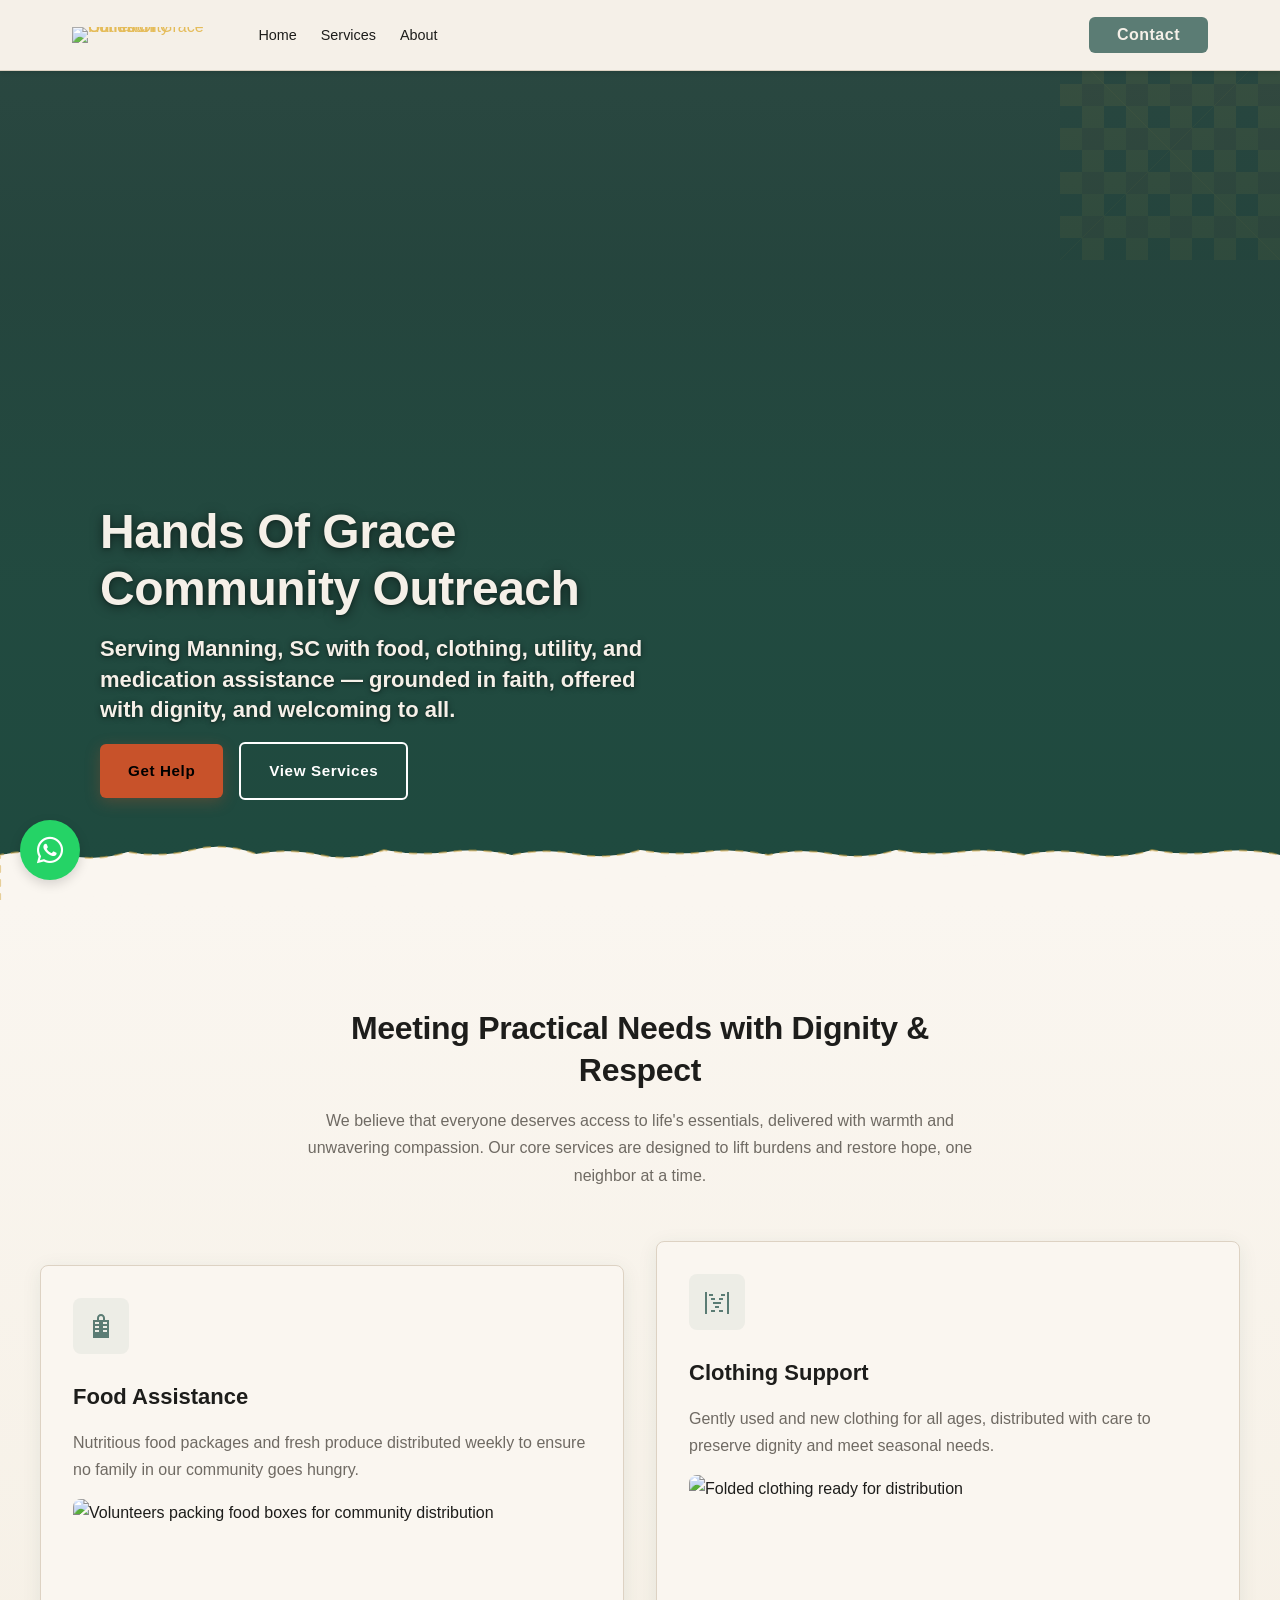
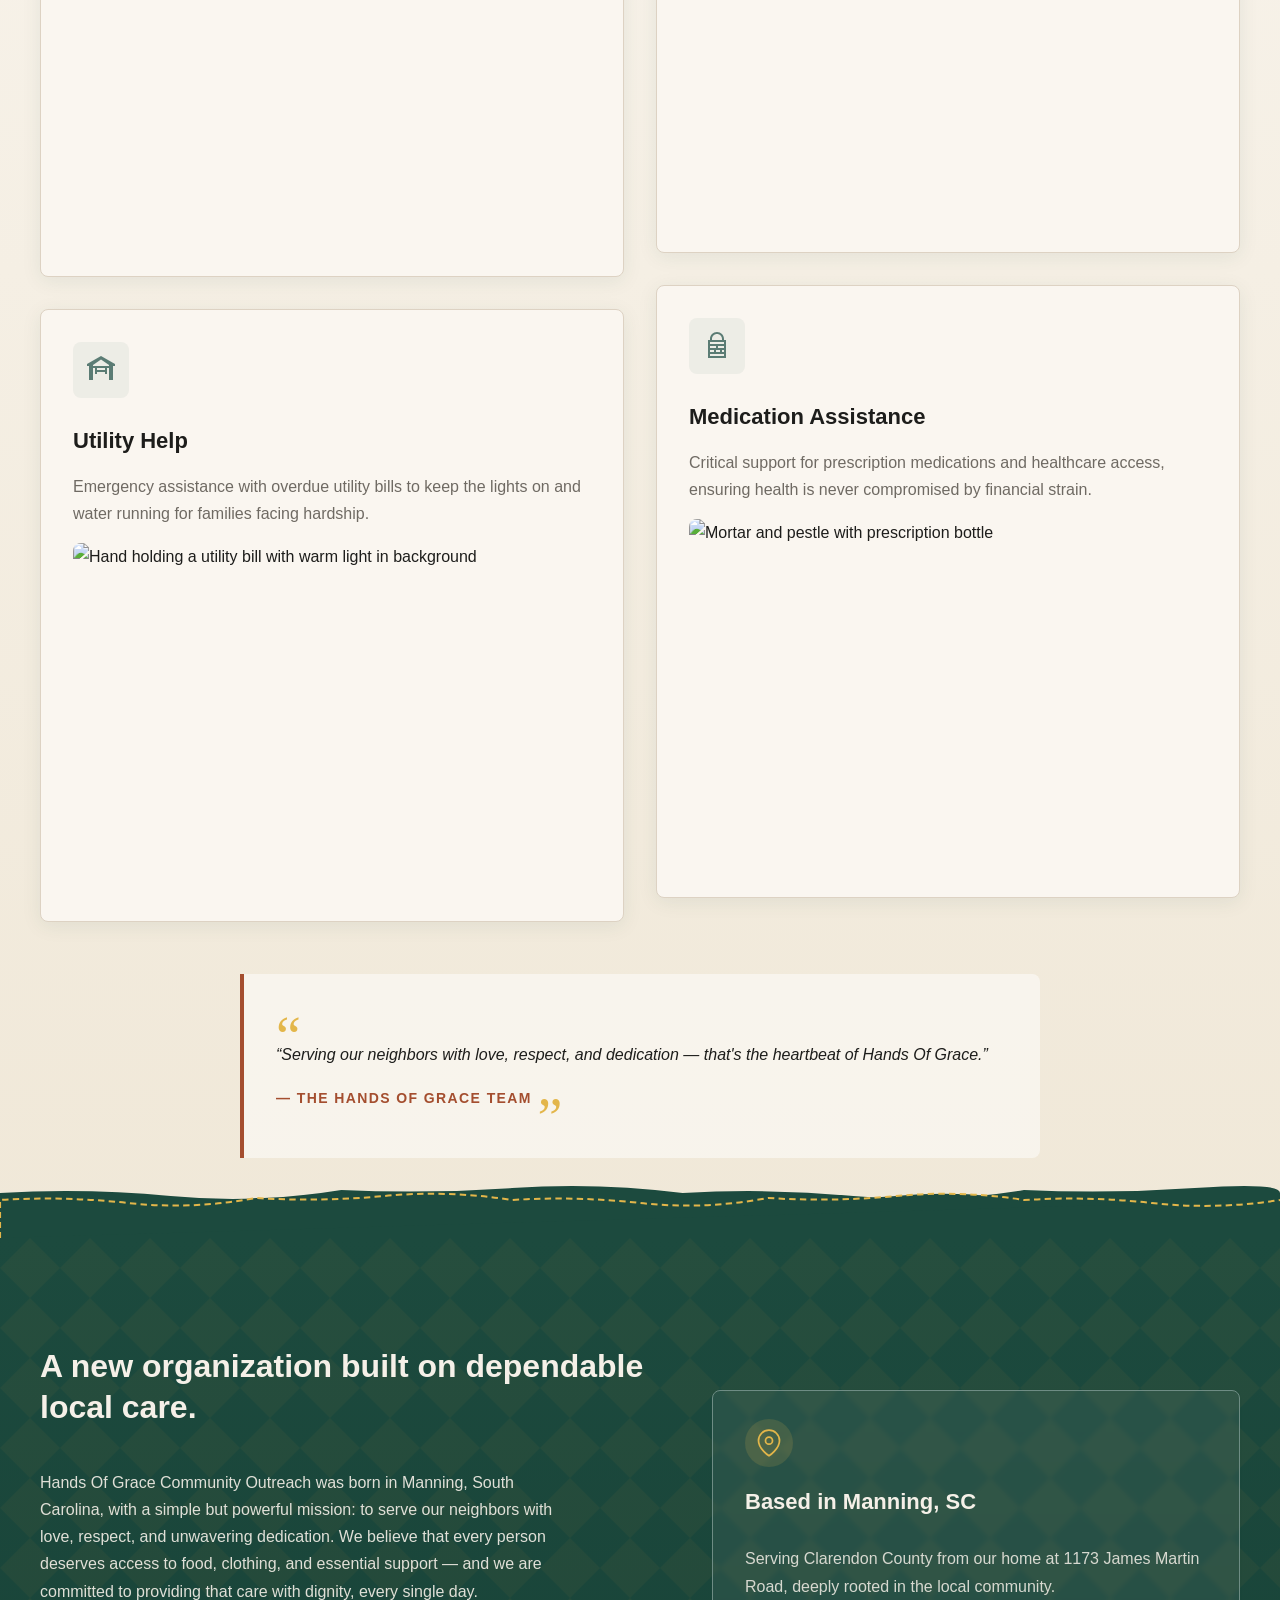
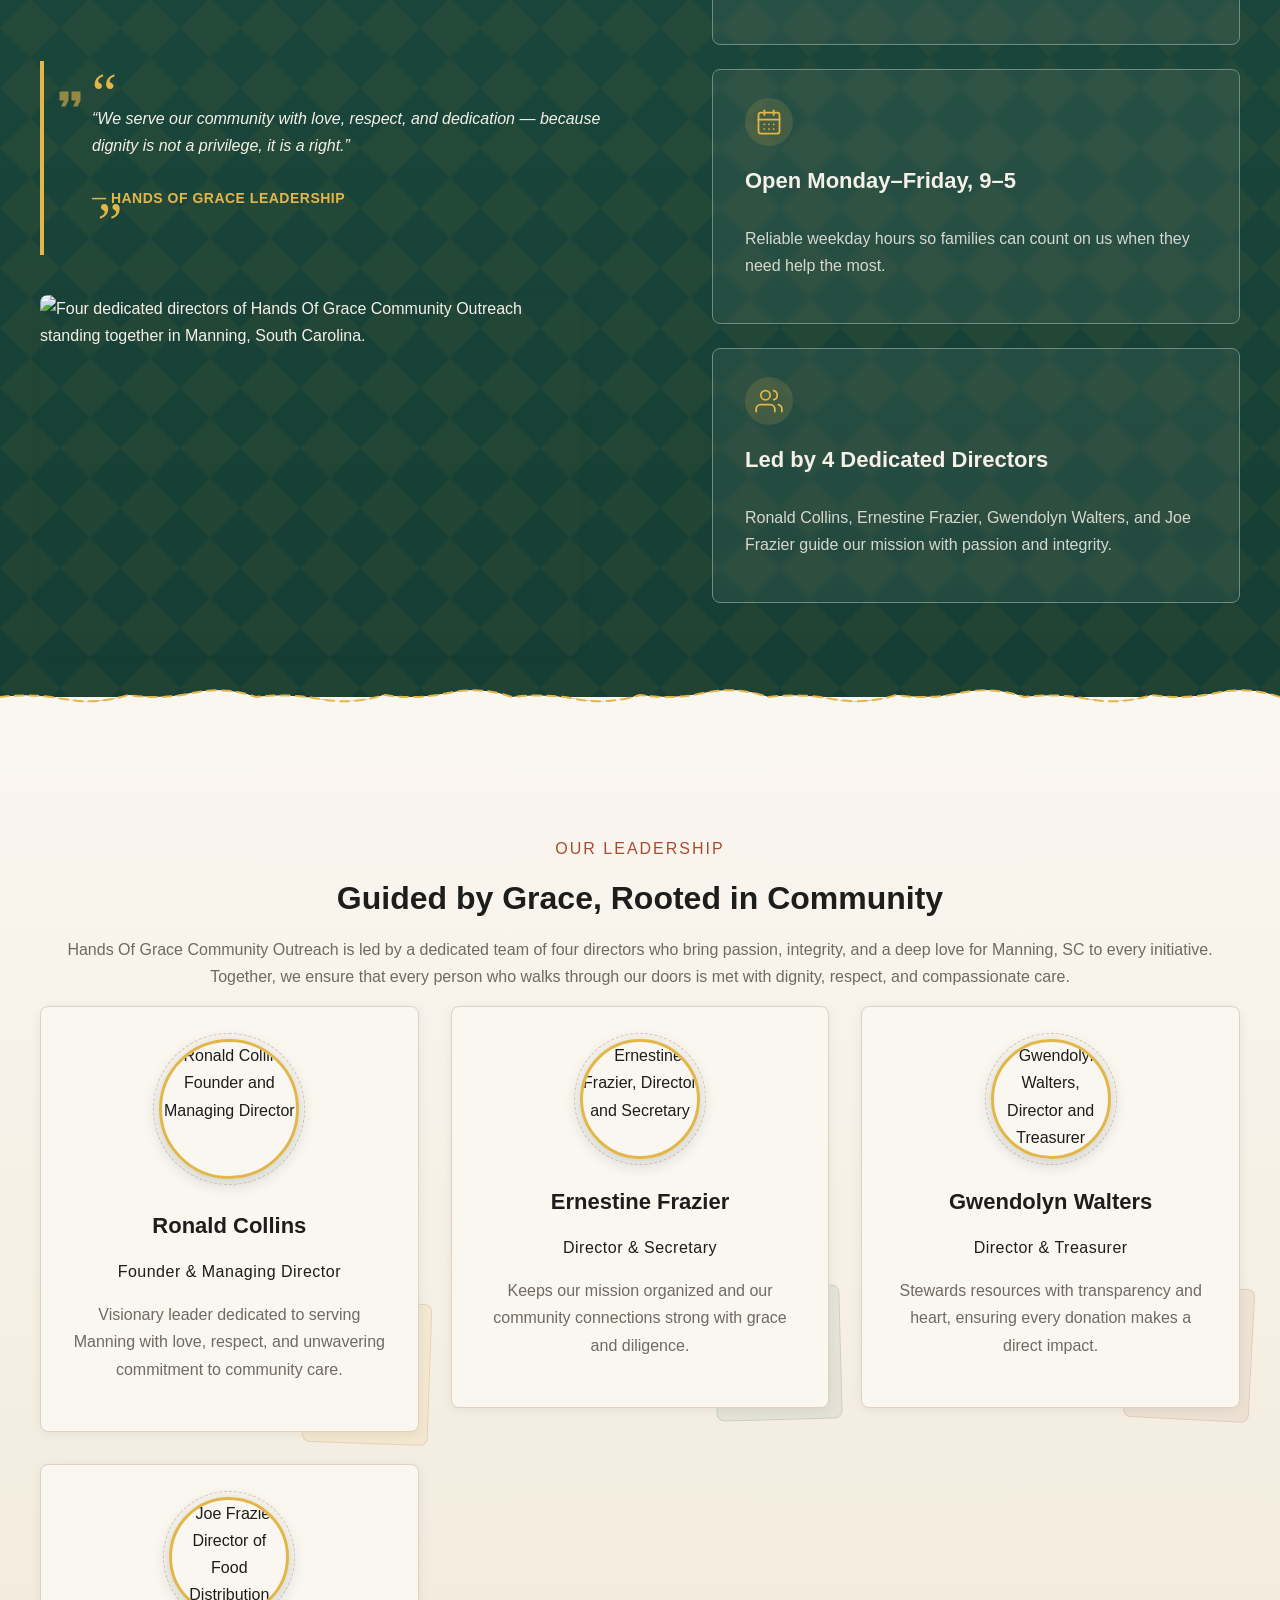
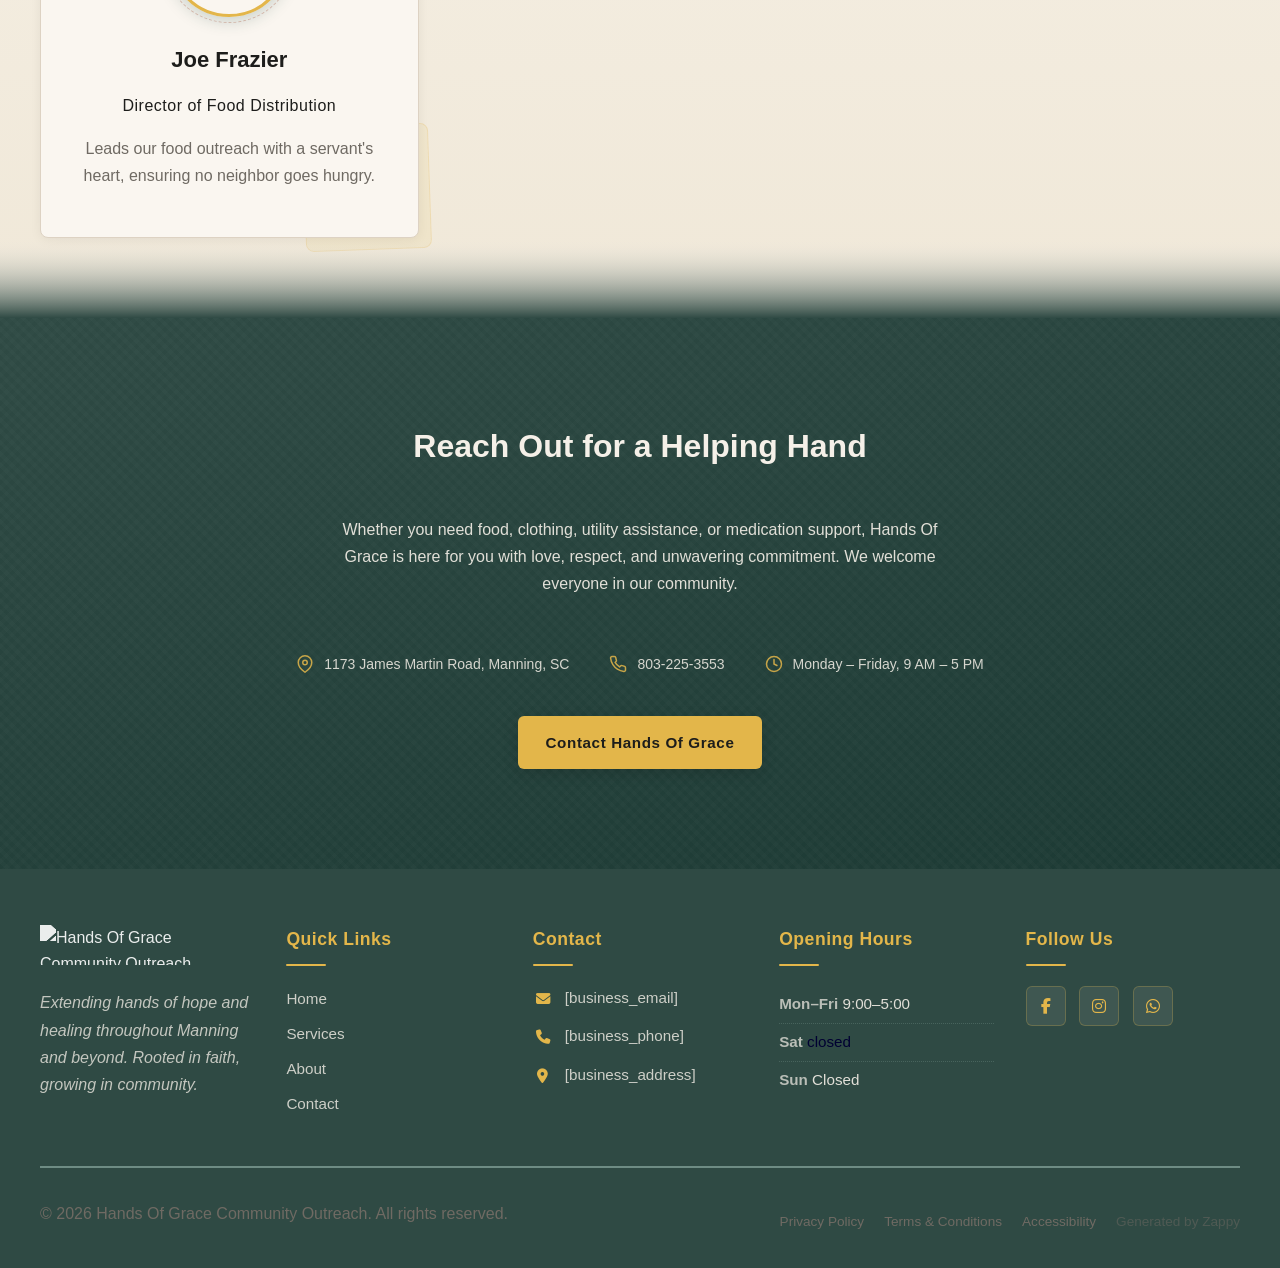
==== commit 67010015: "Incremental sync: 1 page(s) — update_text" ====
--- a/public/index.html
+++ b/public/index.html
@@ -1 +1 @@
-<!doctype html><html lang="en"><head><meta charset="UTF-8"><meta content="width=device-width,initial-scale=1" name="viewport"><meta content="index, follow" name="robots"><title>Find Real Help &amp; Hope in Manning — Hands Of Grace Community Outreach</title><meta content="Struggling to make ends meet? Hands Of Grace Community Outreach offers food, clothing, utility assistance, and medication help with dignity and love. Get support or volunteer today in Manning, SC." name="description"><meta content="Community Outreach, Nonprofit / Social Services, food and clothing distribution, utility bill assistance Manning, faith-based community help" name="keywords"><link href="/assets/favicon.ico" rel="icon" type="image/x-icon"><link href="/assets/favicon-16x16.png" rel="icon" type="image/png" sizes="16x16"><link href="/assets/favicon-32x32.png" rel="icon" type="image/png" sizes="32x32"><link href="/assets/favicon-48x48.png" rel="icon" type="image/png" sizes="48x48"><link href="/assets/favicon-192x192.png" rel="icon" type="image/png" sizes="192x192"><link href="/assets/favicon-512x512.png" rel="icon" type="image/png" sizes="512x512"><link href="/assets/apple-touch-icon.png" rel="apple-touch-icon"><script>!function(){"use strict";var t="fade9ce9-a3c8-4e25-b30e-6326c5cd1f2a",e="https://api.zappy5.com/api/analytics/track",a=18e5,n=2592e6,o=!0,i=!0,r=!0;var s=function(){var e="zappy_visitor_"+t,a=null;try{if(a=localStorage.getItem(e)){var o=JSON.parse(a),i=Date.now();if(i-o.created<n)return o.lastSeen=i,localStorage.setItem(e,JSON.stringify(o)),o.id}}catch(t){console.warn("Zappy Analytics: LocalStorage not available")}var r="zv_"+Date.now()+"_"+Math.random().toString(36).substr(2,9);try{localStorage.setItem(e,JSON.stringify({id:r,created:Date.now(),lastSeen:Date.now()}))}catch(t){}return r}(),c=function(){var e="zappy_session_"+t,n=null;try{if(n=sessionStorage.getItem(e)){var o=JSON.parse(n),i=Date.now();if(i-o.timestamp<a)return o.timestamp=i,sessionStorage.setItem(e,JSON.stringify(o)),o.id}}catch(t){console.warn("Zappy Analytics: SessionStorage not available")}var r="zs_"+Date.now()+"_"+Math.random().toString(36).substr(2,9);try{sessionStorage.setItem(e,JSON.stringify({id:r,timestamp:Date.now()}))}catch(t){}return r}();function l(a,n){n=n||{};var o={website_id:t,event_type:a,page_path:window.location.pathname,referrer:document.referrer||"direct",visitor_id:s,session_id:c,metadata:n};if(navigator.sendBeacon){var i=new Blob([JSON.stringify(o)],{type:"application/json"});navigator.sendBeacon(e,i)}else fetch(e,{method:"POST",headers:{"Content-Type":"application/json"},body:JSON.stringify(o),keepalive:!0}).catch(function(t){console.warn("Zappy Analytics: Failed to track event",t)})}o&&l("pageview",{title:document.title,url:window.location.href}),i&&document.addEventListener("click",function(t){var e=t.target;if("BUTTON"===e.tagName||e.closest("button")){var a="BUTTON"===e.tagName?e:e.closest("button");l("click",{element:"button",text:a.textContent.trim().substring(0,100),id:a.id||null,class:a.className||null})}else if("A"===e.tagName||e.closest("a")){var n="A"===e.tagName?e:e.closest("a");l("navigation",{element:"link",text:n.textContent.trim().substring(0,100),href:n.href,external:n.hostname!==window.location.hostname})}},!0),r&&document.addEventListener("submit",function(t){var e=t.target;l("form_submit",{form_id:e.id||null,form_name:e.name||null,form_action:e.action||null,form_method:e.method||"GET"})},!0);var d=Date.now();window.addEventListener("beforeunload",function(){l("page_unload",{time_on_page:Math.floor((Date.now()-d)/1e3),page_path:window.location.pathname})}),window.zappyAnalytics={track:l,getVisitorId:function(){return s},getSessionId:function(){return c}}}()</script><meta content="Find Real Help &amp; Hope in Manning — Hands Of Grace Community Outreach" property="og:title"><meta content="Struggling to make ends meet? Hands Of Grace Community Outreach offers food, clothing, utility assistance, and medication help with dignity and love. Get support or volunteer today in Manning, SC." property="og:description"><meta content="summary_large_image" name="twitter:card"><meta content="Find Real Help &amp; Hope in Manning — Hands Of Grace Community Outreach" name="twitter:title"><meta content="Struggling to make ends meet? Hands Of Grace Community Outreach offers food, clothing, utility assistance, and medication help with dignity and love. Get support or volunteer today in Manning, SC." name="twitter:description"><meta content="website" property="og:type"><meta content="en_US" property="og:locale"><link href="https://cdnjs.cloudflare.com/ajax/libs/font-awesome/6.4.0/css/all.min.css" rel="stylesheet"><style>.skip-link{position:absolute;top:0;left:0;transform:translateY(-200%);padding:12px 18px;background:var(--bg-dark,#1a1a1a);color:var(--text-light,#fff);font-weight:600;border-radius:0 0 8px 0;z-index:10000}.skip-link:focus{transform:none;outline:2px solid var(--ring,#fff);outline-offset:2px}:focus-visible{outline:2px solid var(--ring,currentColor);outline-offset:3px}</style><link href="/assets/favicon.ico" rel="icon" type="image/x-icon"><link href="/assets/favicon-16x16.png" rel="icon" type="image/png" sizes="16x16"><link href="/assets/favicon-32x32.png" rel="icon" type="image/png" sizes="32x32"><link href="/assets/favicon-48x48.png" rel="icon" type="image/png" sizes="48x48"><link href="/assets/favicon-192x192.png" rel="icon" type="image/png" sizes="192x192"><link href="/assets/favicon-512x512.png" rel="icon" type="image/png" sizes="512x512"><link href="/assets/apple-touch-icon.png" rel="apple-touch-icon"><link href="https://cdn.jsdelivr.net/npm/vanilla-cookieconsent@3/dist/cookieconsent.css" rel="stylesheet"><script src="https://cdn.jsdelivr.net/npm/vanilla-cookieconsent@3/dist/cookieconsent.umd.js"></script><script src="https://cdn.jsdelivr.net/gh/mickidum/acc_toolbar/acctoolbar/acctoolbar.min.js"></script><link href="/styles.css" rel="stylesheet"><script>window.ZAPPY_WEBSITE_ID="fade9ce9-a3c8-4e25-b30e-6326c5cd1f2a",window.ZAPPY_API_BASE="https://api.zappy5.com"</script><style id="zappy-dropdown-submenu-styles">#navMenu li:has(.sub-menu),.nav-menu li:has(.sub-menu),.navbar li:has(.sub-menu),nav li:has(.sub-menu){position:relative}#navMenu .sub-menu,.nav-menu .sub-menu,.navbar .sub-menu,nav .sub-menu{display:block!important;position:absolute!important;top:100%;left:0;min-width:220px;background:#fff;border-radius:8px;box-shadow:0 8px 25px rgba(0,0,0,.15);padding:8px 0;opacity:0;visibility:hidden;transform:translateY(10px);transition:all .3s ease;z-index:1000;list-style:none;pointer-events:none}#navMenu li:hover>.sub-menu,.nav-menu li:hover>.sub-menu,.navbar li:hover>.sub-menu,nav li:hover>.sub-menu{opacity:1!important;visibility:visible!important;transform:translateY(0)!important;pointer-events:auto!important}.sub-menu li{list-style:none;margin:0;padding:0}.sub-menu a{display:block!important;padding:10px 16px!important;color:var(--text-dark,#333)!important;font-weight:500;text-decoration:none;white-space:nowrap;transition:background-color .2s}.sub-menu .zappy-nav-child>a{padding-left:28px!important;font-size:.9em!important;opacity:.85!important}[dir=rtl] .sub-menu .zappy-nav-child>a,html[lang=ar] .sub-menu .zappy-nav-child>a,html[lang=he] .sub-menu .zappy-nav-child>a{padding-left:10px!important;padding-right:28px!important}.sub-menu .zappy-nav-parent>a{font-weight:600!important}.sub-menu a:hover{background-color:#f5f5f5}[dir=rtl] .nav-menu .sub-menu,[dir=rtl] .navbar .sub-menu,[dir=rtl] nav .sub-menu,html[lang=ar] .nav-menu .sub-menu,html[lang=ar] .navbar .sub-menu,html[lang=ar] nav .sub-menu,html[lang=he] .nav-menu .sub-menu,html[lang=he] .navbar .sub-menu,html[lang=he] nav .sub-menu{left:auto!important;right:0!important}.sub-menu:empty,.sub-menu:not(:has(li)):not(:has(> a)),.sub-menu:not(:has(li:not(.zappy-hidden-menu-item))):not(:has(> a)){display:none!important;opacity:0!important;visibility:hidden!important;pointer-events:none!important}li:has(.menu-group-title):hover>.sub-menu{opacity:1!important;visibility:visible!important;transform:translateY(0)!important;pointer-events:auto!important}#navMenu>li>.menu-group-title,.nav-menu>li>.menu-group-title{display:inline-block;padding:.5rem 1rem;cursor:default;user-select:none}@media (max-width:768px){#navMenu .sub-menu,.nav-menu .sub-menu,.navbar .sub-menu,nav .sub-menu{position:static!important;transform:none!important;box-shadow:none!important;background:0 0!important;max-height:0;overflow:hidden;opacity:0;visibility:hidden;transition:max-height .3s ease,opacity .3s ease;padding:0!important;border-radius:0!important}#navMenu .sub-menu.mobile-expanded,.nav-menu .sub-menu.mobile-expanded,.navbar .sub-menu.mobile-expanded{max-height:none!important;overflow-y:visible!important;opacity:1!important;visibility:visible!important;padding:8px 0 8px 16px!important}[dir=rtl] .sub-menu.mobile-expanded,html[lang=he] .sub-menu.mobile-expanded{padding:8px 16px 8px 0!important}#navMenu li:hover>.sub-menu,.nav-menu li:hover>.sub-menu,.navbar li:hover>.sub-menu,nav li:hover>.sub-menu{opacity:0;visibility:hidden;pointer-events:none}#navMenu li>.sub-menu.mobile-expanded,.nav-menu li>.sub-menu.mobile-expanded,.navbar li>.sub-menu.mobile-expanded,nav li>.sub-menu.mobile-expanded{opacity:1!important;visibility:visible!important;pointer-events:auto!important}#navMenu li:has(.sub-menu),.nav-menu li:has(.sub-menu),.navbar li:has(.sub-menu),nav li:has(.sub-menu){display:flex!important;flex-wrap:wrap!important;align-items:center!important;position:relative!important;min-height:44px!important}#navMenu li:has(.sub-menu)>a,.nav-menu li:has(.sub-menu)>a,.navbar li:has(.sub-menu)>a,nav li:has(.sub-menu)>a{flex:1!important;min-width:0!important}#navMenu li:has(.sub-menu)>.menu-group-title,.nav-menu li:has(.sub-menu)>.menu-group-title,.navbar li:has(.sub-menu)>.menu-group-title,nav li:has(.sub-menu)>.menu-group-title{flex:1!important;min-width:0!important;padding:0!important;line-height:inherit!important}#navMenu li:has(.sub-menu)>.sub-menu,.nav-menu li:has(.sub-menu)>.sub-menu,.navbar li:has(.sub-menu)>.sub-menu,nav li:has(.sub-menu)>.sub-menu{flex-basis:100%!important;width:100%!important}#navMenu li:has(.sub-menu)>a [class*=arrow],#navMenu li:has(.sub-menu)>a [class*=chevron],.nav-menu li:has(.sub-menu)>a .fa-angle-down,.nav-menu li:has(.sub-menu)>a .fa-chevron-down,.nav-menu li:has(.sub-menu)>a [class*=arrow],.nav-menu li:has(.sub-menu)>a [class*=chevron],nav li:has(.sub-menu)>a [class*=arrow],nav li:has(.sub-menu)>a [class*=chevron]{display:none!important;visibility:hidden!important}.mobile-submenu-toggle{display:flex!important;align-items:center!important;justify-content:center!important;width:44px!important;height:auto!important;background:0 0!important;border:none!important;cursor:pointer!important;color:var(--text-dark)!important;position:static!important;flex-shrink:0!important;align-self:stretch!important;z-index:2!important;padding:0!important;margin:0!important}.mobile-submenu-toggle::after{content:''!important;width:0!important;height:0!important;border-left:6px solid transparent!important;border-right:6px solid transparent!important;border-top:7px solid currentColor!important;transition:transform .3s ease!important}.mobile-submenu-toggle.expanded::after{transform:rotate(180deg)!important}.sub-menu a{padding:10px 0!important;display:block!important;color:var(--text-dark)!important;white-space:normal!important}.sub-menu .zappy-nav-child>a{padding-left:28px!important;font-size:.9em!important;opacity:.85!important}[dir=rtl] .sub-menu .zappy-nav-child>a,html[lang=ar] .sub-menu .zappy-nav-child>a,html[lang=he] .sub-menu .zappy-nav-child>a{padding-left:0!important;padding-right:28px!important}.sub-menu .zappy-nav-parent>a{font-weight:600!important}#navMenu.active,.nav-menu.active{max-width:100vw!important;overflow-x:hidden!important;box-sizing:border-box!important}.navbar .sub-menu li a,.zappy-products-dropdown .sub-menu a,nav.navbar .sub-menu li a{color:var(--text-dark)!important}}@media (min-width:769px){.mobile-submenu-toggle{display:none!important}}</style><style id="zappy-widget-visibility">html[dir=rtl] .whatsapp-float{right:20px!important;left:auto!important}html:not([dir]) .whatsapp-float,html[dir=ltr] .whatsapp-float{left:20px!important;right:auto!important}html[dir=rtl] #mic-access-tool-general-button,html[dir=rtl] #mic-init-access-tool #mic-access-tool-general-button,html[dir=rtl] #mic-init-access-tool .mic-access-tool-general-button,html[dir=rtl] ._access-icon,html[dir=rtl] .mic-access-tool-general-button{left:20px!important;right:auto!important}html:not([dir]) #mic-access-tool-general-button,html:not([dir]) #mic-init-access-tool #mic-access-tool-general-button,html:not([dir]) #mic-init-access-tool .mic-access-tool-general-button,html:not([dir]) ._access-icon,html:not([dir]) .mic-access-tool-general-button,html[dir=ltr] #mic-access-tool-general-button,html[dir=ltr] #mic-init-access-tool #mic-access-tool-general-button,html[dir=ltr] #mic-init-access-tool .mic-access-tool-general-button,html[dir=ltr] ._access-icon,html[dir=ltr] .mic-access-tool-general-button{right:20px!important;left:auto!important}@media (max-width:768px){.whatsapp-float{display:flex!important}}@media (min-width:769px){.whatsapp-float{display:flex!important}}@media (max-width:768px){#mic-access-tool-general-button,#mic-init-access-tool #mic-access-tool-general-button,#mic-init-access-tool .mic-access-tool-general-button,._access-icon,.mic-access-tool-general-button{display:flex!important;visibility:visible!important;opacity:1!important;pointer-events:auto!important}#mic-access-tool-box.opened-mic-access-tool,#mic-init-access-tool #mic-access-tool-box.opened-mic-access-tool,.mic-access-tool-box.opened-mic-access-tool{visibility:visible!important;opacity:1!important;pointer-events:auto!important}}@media (min-width:769px){#mic-access-tool-general-button,#mic-init-access-tool #mic-access-tool-general-button,#mic-init-access-tool .mic-access-tool-general-button,._access-icon,.mic-access-tool-general-button{display:flex!important;visibility:visible!important;opacity:1!important;pointer-events:auto!important}#mic-access-tool-box.opened-mic-access-tool,#mic-init-access-tool #mic-access-tool-box.opened-mic-access-tool,.mic-access-tool-box.opened-mic-access-tool{visibility:visible!important;opacity:1!important;pointer-events:auto!important}}</style></head><body><a href="#main" class="skip-link">Skip to main content</a><nav class="navbar"><button aria-label="Menu" class="mobile-toggle" id="mobileToggle"><svg viewBox="0 0 24 24" fill="none" class="hamburger-icon" height="24" width="24"><path d="M3 12h18M3 6h18M3 18h18" stroke="currentColor" stroke-width="2" stroke-linecap="round"></path></svg> <svg viewBox="0 0 24 24" fill="none" class="close-icon" height="24" width="24" style="display:none"><path d="M18 6L6 18M6 6l12 12" stroke="currentColor" stroke-width="2" stroke-linecap="round"></path></svg></button> <button aria-label="Call" class="phone-header-btn" data-phone="[business_phone]"><svg viewBox="0 0 24 24" fill="currentColor" height="20" width="20"><path d="M22 16.92v3a2 2 0 0 1-2.18 2 19.79 19.79 0 0 1-8.63-3.07 19.5 19.5 0 0 1-6-6 19.79 19.79 0 0 1-3.07-8.67A2 2 0 0 1 4.11 2h3a2 2 0 0 1 2 1.72 12.84 12.84 0 0 0 .7 2.81 2 2 0 0 1-.45 2.11L8.09 9.91a16 16 0 0 0 6 6l1.27-1.27a2 2 0 0 1 2.11-.45 12.84 12.84 0 0 0 2.81.7A2 2 0 0 1 22 16.92z"></path></svg></button><div class="nav-container"><div class="nav-brand"><a href="/" class="logo-link"><img alt="Hands Of Grace Community Outreach" src="/assets/site-home-image-1.webp" class="logo"></a></div><ul class="nav-menu" id="navMenu"><li><a href="/">Home</a></li><li><a href="/services">Services</a></li><li><a href="/about">About</a></li></ul><div class="nav-cta-container"><a href="/contact" class="nav-cta-btn">Contact</a></div></div></nav><script>window.addEventListener("load",function(){const e=document.querySelector(".navbar, nav, header");if(!e)return void console.log("[Navbar] Navbar element not found");let t=document.getElementById("mobileToggle")||document.querySelector(".mobile-toggle")||document.querySelector(".hamburger")||document.querySelector(".hamburger-menu")||document.querySelector(".menu-toggle")||document.querySelector(".burger-menu")||document.querySelector('[aria-label="Menu"]')||document.querySelector('[aria-label="תפריט"]');const n=document.querySelector(".phone-header-btn"),o=window.getComputedStyle(e);let r=o.backgroundColor;if(console.log("[Navbar] Initial navbar background:",r),"transparent"===r||"rgba(0, 0, 0, 0)"===r||r.startsWith("rgba")&&r.includes(", 0)")){const e=o.backgroundImage;if(e&&"none"!==e)console.log("[Navbar] Navbar has background image/gradient, using dark text"),r="rgb(240, 240, 240)";else{const e=window.getComputedStyle(document.body).backgroundColor;console.log("[Navbar] Navbar transparent, using body background:",e),r=e}}const a=r.match(/\d+/g);if(a&&a.length>=3){const e=(.299*parseInt(a[0])+.587*parseInt(a[1])+.114*parseInt(a[2]))/255;console.log("[Navbar] Mobile button colors preserved from Claude CSS (luminance:",e.toFixed(2)+")");const o=document.createElement("style");o.id="zappy-mobile-nav-fix";document.documentElement.lang;document.documentElement.dir,o.textContent='\n        /* Hide mobile buttons on desktop, show only on mobile */\n        @media (min-width: 769px) {\n          .mobile-toggle,\n          .phone-header-btn {\n            display: none !important;\n          }\n        }\n        \n        /* Show and position mobile buttons correctly on mobile */\n        @media (max-width: 768px) {\n          .navbar,\n          nav.navbar {\n            min-height: 70px !important;\n          }\n\n          .mobile-toggle,\n          .phone-header-btn {\n            position: absolute !important;\n            top: 0 !important;\n            bottom: 0 !important;\n            margin-top: auto !important;\n            margin-bottom: auto !important;\n            transform: none !important;\n            z-index: 1001 !important;\n            display: flex !important;\n            align-items: center !important;\n            justify-content: center !important;\n            width: 36px !important;\n            height: 36px !important;\n            border-radius: 50% !important;\n            border: none !important;\n            cursor: pointer !important;\n            padding: 6px !important;\n            background: none !important;\n            color: var(--nav-text, var(--text-dark)) !important;\n            touch-action: manipulation !important;\n            -webkit-tap-highlight-color: transparent !important;\n          }\n\n          html[data-zappy-site-type="ecommerce"] .phone-header-btn,\n          body[data-zappy-site-type="ecommerce"] .phone-header-btn,\n          html[data-zappy-site-type="ecommerce"] header .phone-header-btn,\n          html[data-zappy-site-type="ecommerce"] nav .phone-header-btn {\n            display: none !important;\n            visibility: hidden !important;\n            width: 0 !important;\n            height: 0 !important;\n            min-width: 0 !important;\n            overflow: hidden !important;\n          }\n          \n          /* LTR positioning (default): hamburger LEFT, phone RIGHT */\n          html:not([dir="rtl"]):not([lang="he"]):not([lang="ar"]) .mobile-toggle,\n          html[dir="ltr"] .mobile-toggle {\n            left: 12px !important;\n            right: auto !important;\n          }\n          html:not([dir="rtl"]):not([lang="he"]):not([lang="ar"]) .phone-header-btn,\n          html[dir="ltr"] .phone-header-btn {\n            right: 12px !important;\n            left: auto !important;\n          }\n          \n          /* RTL positioning: hamburger RIGHT, phone LEFT */\n          html[dir="rtl"] .mobile-toggle,\n          html[lang="he"] .mobile-toggle,\n          html[lang="ar"] .mobile-toggle {\n            right: 12px !important;\n            left: auto !important;\n          }\n          html[dir="rtl"] .phone-header-btn,\n          html[lang="he"] .phone-header-btn,\n          html[lang="ar"] .phone-header-btn {\n            left: 12px !important;\n            right: auto !important;\n          }\n          \n          /* CRITICAL: Ensure nav-container has min-height on mobile */\n          /* All children are positioned absolutely/fixed on mobile, so height:auto collapses to 0 */\n          .nav-container {\n            min-height: 70px !important;\n            position: relative !important;\n          }\n          \n          /* Ensure SVG icons are properly sized and inherit color */\n          .mobile-toggle svg,\n          .phone-header-btn svg {\n            width: 24px !important;\n            height: 24px !important;\n            /* Don\'t force display - let JavaScript control hamburger/close toggle */\n          }\n          \n          /* Reset nav-cta-container on mobile - remove desktop box-shadow/padding */\n          /* that creates a visible ghost box when CTA button is hidden */\n          .nav-cta-container {\n            box-shadow: none !important;\n            padding: 0 !important;\n          }\n          \n          /* Hide nav-cta-container entirely on mobile when there\'s no lang-switcher */\n          /* (only the CTA button is inside, and it\'s hidden on mobile) */\n          .nav-cta-container:not(:has(.lang-switcher)) {\n            display: none !important;\n          }\n          \n          /* CRITICAL: Prevent hero image fade gradient from bleeding over headline text */\n          /* The .image-fade-gradient has bottom: -30px (extends below parent) */\n          /* On mobile stacked layout, this overlaps the h1 text below the image */\n          .hero-image-column {\n            overflow: hidden !important;\n          }\n          .image-fade-gradient {\n            bottom: 0 !important;\n          }\n          \n          /* Hide desktop language switcher on mobile - hamburger menu handles it */\n          /* High specificity to override stored CSS */\n          .lang-switcher,\n          .nav-cta-container .lang-switcher,\n          .nav-container .lang-switcher,\n          .navbar .lang-switcher,\n          .navbar .nav-cta-container .lang-switcher {\n            display: none !important;\n          }\n        }\n      ';const r=document.getElementById("zappy-mobile-nav-fix");r&&r.remove(),document.head.appendChild(o),console.log("[Navbar] Critical CSS injected for mobile nav positioning");const i=window.innerWidth<=768;if(t){const e=t.querySelector(".hamburger-icon"),n=t.querySelector(".close-icon");e&&(e.style.setProperty("width","24px","important"),e.style.setProperty("height","24px","important"),e.style.setProperty("display","block","important")),n&&(n.style.setProperty("width","24px","important"),n.style.setProperty("height","24px","important"),n.style.setProperty("display","none","important")),i?(t.style.setProperty("position","absolute","important"),t.style.setProperty("top","0","important"),t.style.setProperty("bottom","0","important"),t.style.setProperty("margin-top","auto","important"),t.style.setProperty("margin-bottom","auto","important"),t.style.setProperty("transform","none","important"),t.style.setProperty("z-index","1001","important"),t.style.removeProperty("left"),t.style.removeProperty("right"),console.log("[Navbar] Mobile toggle positioning applied (mobile viewport)")):(t.style.removeProperty("position"),t.style.removeProperty("top"),t.style.removeProperty("transform"),t.style.removeProperty("z-index"),t.style.removeProperty("left"),t.style.removeProperty("right"),console.log("[Navbar] Desktop viewport - cleared mobile toggle inline positioning"))}if(n){const e=n.querySelector("svg");e&&(e.style.width="24px",e.style.height="24px",e.setAttribute("width","24"),e.setAttribute("height","24")),i?(n.style.setProperty("position","absolute","important"),n.style.setProperty("top","0","important"),n.style.setProperty("bottom","0","important"),n.style.setProperty("margin-top","auto","important"),n.style.setProperty("margin-bottom","auto","important"),n.style.setProperty("transform","none","important"),n.style.setProperty("z-index","1001","important"),n.style.removeProperty("left"),n.style.removeProperty("right"),console.log("[Navbar] Phone button positioning applied (mobile viewport)")):(n.style.removeProperty("position"),n.style.removeProperty("top"),n.style.removeProperty("transform"),n.style.removeProperty("z-index"),n.style.removeProperty("left"),n.style.removeProperty("right"),console.log("[Navbar] Desktop viewport - cleared phone button inline positioning"))}}else console.log("[Navbar] Could not parse background color:",r);t=document.getElementById("mobileToggle")||document.querySelector(".mobile-toggle")||document.querySelector(".hamburger")||document.querySelector(".hamburger-menu")||document.querySelector(".menu-toggle")||document.querySelector(".burger-menu")||document.querySelector('[aria-label="Menu"]')||document.querySelector('[aria-label="תפריט"]');const i=document.getElementById("navMenu")||document.querySelector(".nav-menu")||document.querySelector(".nav-links")||document.querySelector("nav ul:not(.submenu)");if(!t||!i)return void console.log("[Navbar] Mobile toggle or menu not found:",{toggle:!!t,menu:!!i});i.id||(i.id="navMenu"),console.log("[Navbar] Initializing mobile menu...");const l=t.cloneNode(!0);t.parentNode.replaceChild(l,t);var s=0;function p(e){var t=Date.now();t-s<300||(s=t,function(e){e.preventDefault(),e.stopPropagation();const t=l.querySelector(".hamburger-icon"),n=l.querySelector(".close-icon");i.classList.contains("active")?(i.classList.remove("active"),t&&t.style.setProperty("display","block","important"),n&&n.style.setProperty("display","none","important"),document.body.style.overflow="",console.log("[Navbar] Menu closed")):(i.classList.add("active"),t&&t.style.setProperty("display","none","important"),n&&n.style.setProperty("display","block","important"),document.body.style.overflow="hidden",console.log("[Navbar] Menu opened"))}(e))}l.addEventListener("click",p),l.addEventListener("touchend",p),i.querySelectorAll("a").forEach(function(e){e.addEventListener("click",function(){if("#"===this.getAttribute("href"))return;const e=l.querySelector(".hamburger-icon"),t=l.querySelector(".close-icon");i.classList.remove("active"),e&&e.style.setProperty("display","block","important"),t&&t.style.setProperty("display","none","important"),document.body.style.overflow="",console.log("[Navbar] Menu closed (link clicked)")})});var m=i.querySelectorAll(".dropdown-toggle");m.forEach(function(e){e.addEventListener("click",function(e){e.preventDefault(),e.stopPropagation();var t=this.closest(".nav-dropdown");t&&(t.parentNode.querySelectorAll(".nav-dropdown.open").forEach(function(e){e!==t&&e.classList.remove("open")}),t.classList.toggle("open"),console.log("[Navbar] Dropdown toggled:",t.classList.contains("open")?"open":"closed"))})}),document.addEventListener("click",function(e){e.target.closest(".nav-dropdown")||document.querySelectorAll(".nav-dropdown.open").forEach(function(e){e.classList.remove("open")})}),console.log("[Navbar] Dropdown handlers initialized for "+m.length+" dropdowns"),n&&n.addEventListener("click",function(){const e=document.querySelectorAll('a[href^="tel:"]'),t=e.length>0?e[0].getAttribute("href").replace("tel:",""):"[business_phone]";window.location.href="tel:"+t,console.log("[Navbar] Phone button clicked")}),console.log("[Navbar] Mobile menu initialized successfully")})</script><main id="main"><section class="home-hero-section" data-band-index="0" data-layout-spec="Home-hero" data-hero-type="fullscreen-scrim"><img alt="Community members gathered at Hands Of Grace outreach event receiving food and clothing support" src="/assets/site-home-hero-image-1.webp" data-context="Volunteers and neighbors gathered around food and clothing support in a realistic South Carolina community setting. Warm, documentary-style candid photography showing diverse community members receiving assistance with dignity. Natural lighting, genuine expressions, community center or church hall setting." data-placeholder="home-hero-image-1" height="600" loading="eager" width="1200" class="home-hero-section-bg" data-hero-bg="true" fetchpriority="high"><div class="home-hero-section-scrim" aria-hidden="true"></div><div class="home-hero-section-quilt" aria-hidden="true"><svg viewBox="0 0 220 220" xmlns="http://www.w3.org/2000/svg" aria-hidden="true" data-no-icon-edit="true"><defs><pattern height="44" id="quilt-diamonds" patternUnits="userSpaceOnUse" width="44" x="0" y="0"><rect height="22" width="22" fill="#D4A843" opacity="0.12"></rect><rect height="22" width="22" fill="#C8522A" opacity="0.08" x="22" y="0"></rect><rect height="22" width="22" fill="#1C4A3E" opacity="0.1" x="0" y="22"></rect><rect height="22" width="22" fill="#D4A843" opacity="0.12" x="22" y="22"></rect></pattern></defs><rect height="220" width="220" fill="url(#quilt-diamonds)"></rect><path d="M0,0 L220,220 M220,0 L0,220" stroke="#D4A843" stroke-width="0.5" opacity="0.15"></path></svg></div><div class="home-hero-section-overlay"><h1 class="home-hero-section-headline">Hands Of Grace<br>Community Outreach</h1><h3 class="home-hero-section-subtitle">Serving Manning, SC with food, clothing, utility, and medication assistance — grounded in faith, offered with dignity, and welcoming to all.</h3><div class="home-hero-section-ctas"><a href="/contact" class="home-hero-section-btn primary-btn">Get Help</a> <a href="/services" class="home-hero-section-btn secondary-btn">View Services</a></div></div><div class="home-hero-section-divider-wrapper" aria-hidden="true"><svg viewBox="0 0 1200 80" xmlns="http://www.w3.org/2000/svg" aria-hidden="true" data-no-icon-edit="true" preserveAspectRatio="none"><defs><linearGradient id="watercolor-fade" x1="0%" x2="0%" y1="0%" y2="100%"><stop offset="0%" stop-color="#2F4A44" stop-opacity="0"></stop><stop offset="60%" stop-color="#2F4A44" stop-opacity="0.6"></stop><stop offset="100%" stop-color="#FAF6F0" stop-opacity="1"></stop></linearGradient></defs><path d="M0,80 L0,35 Q30,28 60,35 T120,32 Q150,38 180,30 T240,34 Q270,28 300,35 T360,30 Q390,36 420,32 T480,35 Q510,28 540,34 T600,30 Q630,36 660,32 T720,35 Q750,28 780,34 T840,30 Q870,36 900,32 T960,35 Q990,28 1020,34 T1080,30 Q1110,36 1140,32 T1200,35 L1200,80 Z" fill="#FAF6F0"></path><path d="M0,80 L0,35 Q30,28 60,35 T120,32 Q150,38 180,30 T240,34 Q270,28 300,35 T360,30 Q390,36 420,32 T480,35 Q510,28 540,34 T600,30 Q630,36 660,32 T720,35 Q750,28 780,34 T840,30 Q870,36 900,32 T960,35 Q990,28 1020,34 T1080,30 Q1110,36 1140,32 T1200,35" fill="#FAF6F0" stroke="#D4A843" stroke-dasharray="6,8" stroke-width="2" stroke-linecap="round" opacity="0.5"></path></svg></div></section><section class="home-services-section" data-band-index="1" data-layout-spec="Home-services"><div class="home-services-section__container"><div class="home-services-section__intro"><h2 class="home-services-section__title">Meeting Practical Needs with Dignity &amp; Respect</h2><p class="home-services-section__subtitle">We believe that everyone deserves access to life's essentials, delivered with warmth and unwavering compassion. Our core services are designed to lift burdens and restore hope, one neighbor at a time.</p></div><div class="home-services-section__grid"><article class="home-services-section__card"><div class="home-services-section__card-icon-wrapper"><svg viewBox="0 0 32 32" fill="none" class="home-services-section__card-icon" data-element-type="icon" data-icon-type="svg" height="32" width="32" xmlns="http://www.w3.org/2000/svg"><path d="M16 4C13.8 4 12 5.8 12 8V10H8V28H24V10H20V8C20 5.8 18.2 4 16 4ZM16 6C17.1 6 18 6.9 18 8V10H14V8C14 6.9 14.9 6 16 6ZM10 12H14V14H10V12ZM18 12H22V14H18V12ZM10 16H14V18H10V16ZM18 16H22V18H18V16ZM10 20H14V22H10V20ZM18 20H22V22H18V20Z" fill="currentColor"></path></svg></div><h3 class="home-services-section__card-title">Food Assistance</h3><p class="home-services-section__card-text">Nutritious food packages and fresh produce distributed weekly to ensure no family in our community goes hungry.</p><img alt="Volunteers packing food boxes for community distribution" src="/assets/site-home-services-image-1.webp" data-context="A warm, editorial-style photo of volunteers packing fresh produce and canned goods into cardboard boxes at a community food distribution event in Manning, South Carolina. Soft natural lighting, shallow depth of field." data-placeholder="home-services-image-1" height="400" loading="lazy" width="600" decoding="async" class="home-services-section__card-img"></article><article class="home-services-section__card"><div class="home-services-section__card-icon-wrapper"><svg viewBox="0 0 32 32" fill="none" class="home-services-section__card-icon" data-element-type="icon" data-icon-type="svg" height="32" width="32" xmlns="http://www.w3.org/2000/svg"><path d="M4 6H6V28H4V6ZM26 6H28V28H26V6ZM8 8H12V10H8V8ZM20 8H24V10H20V8ZM10 12H14V14H10V12ZM18 12H22V14H18V12ZM12 16H20V18H12V16ZM14 20H18V22H14V20ZM10 24H14V26H10V24ZM18 24H22V26H18V24Z" fill="currentColor"></path></svg></div><h3 class="home-services-section__card-title">Clothing Support</h3><p class="home-services-section__card-text">Gently used and new clothing for all ages, distributed with care to preserve dignity and meet seasonal needs.</p><img alt="Folded clothing ready for distribution" src="/assets/site-home-services-image-2.webp" data-context="A neatly folded stack of warm sweaters and coats on a wooden table, with soft window light illuminating the textures. Editorial, warm tones, shallow depth of field." data-placeholder="home-services-image-2" height="400" loading="lazy" width="600" decoding="async" class="home-services-section__card-img"></article><article class="home-services-section__card"><div class="home-services-section__card-icon-wrapper"><svg viewBox="0 0 32 32" fill="none" class="home-services-section__card-icon" data-element-type="icon" data-icon-type="svg" height="32" width="32" xmlns="http://www.w3.org/2000/svg"><path d="M16 2L2 10V12H4V26H10V20H22V26H28V12H30V10L16 2ZM16 5.5L24 11V12H8V11L16 5.5ZM12 14H20V16H12V14ZM12 18H20V20H12V18ZM8 26V14H10V26H8ZM22 26V14H24V26H22Z" fill="currentColor"></path></svg></div><h3 class="home-services-section__card-title">Utility Help</h3><p class="home-services-section__card-text">Emergency assistance with overdue utility bills to keep the lights on and water running for families facing hardship.</p><img alt="Hand holding a utility bill with warm light in background" src="/assets/site-home-services-image-3.webp" data-context="A close-up of a hand holding a utility bill envelope, with a warm lamp light in the background creating a sense of relief and comfort. Editorial, warm tones, shallow depth of field." data-placeholder="home-services-image-3" height="400" loading="lazy" width="600" decoding="async" class="home-services-section__card-img"></article><article class="home-services-section__card"><div class="home-services-section__card-icon-wrapper"><svg viewBox="0 0 32 32" fill="none" class="home-services-section__card-icon" data-element-type="icon" data-icon-type="svg" height="32" width="32" xmlns="http://www.w3.org/2000/svg"><path d="M16 2C12.1 2 9 5.1 9 9V10H7V28H25V10H23V9C23 5.1 19.9 2 16 2ZM16 4C18.8 4 21 6.2 21 9V10H11V9C11 6.2 13.2 4 16 4ZM9 12H23V14H9V12ZM9 16H15V18H9V16ZM17 16H23V18H17V16ZM9 20H13V22H9V20ZM15 20H19V22H15V20ZM21 20H23V22H21V20ZM9 24H23V26H9V24Z" fill="currentColor"></path></svg></div><h3 class="home-services-section__card-title">Medication Assistance</h3><p class="home-services-section__card-text">Critical support for prescription medications and healthcare access, ensuring health is never compromised by financial strain.</p><img alt="Mortar and pestle with prescription bottle" src="/assets/site-home-services-image-4.webp" data-context="A pharmacist-style mortar and pestle on a wooden table next to a prescription bottle, with soft natural light and a plant in the background. Editorial, warm tones, shallow depth of field." data-placeholder="home-services-image-4" height="400" loading="lazy" width="600" decoding="async" class="home-services-section__card-img"></article></div><div class="home-services-section__pullout"><blockquote class="home-services-section__quote"><p>“Serving our neighbors with love, respect, and dedication — that's the heartbeat of Hands Of Grace.”</p><cite class="home-services-section__cite">— The Hands Of Grace Team</cite></blockquote></div></div><div class="home-services-section__divider-wrapper" aria-hidden="true" data-no-icon-edit="true"><svg viewBox="0 0 1200 80" xmlns="http://www.w3.org/2000/svg" preserveAspectRatio="none"><path d="M0,80 L0,35 Q80,30 160,38 T320,32 Q400,36 480,30 T640,35 Q720,30 800,38 T960,32 Q1040,36 1120,30 T1200,35 L1200,80 Z" fill="#1C4A3E"></path><path d="M0,80 L0,42 Q60,38 120,45 T240,40 Q300,44 360,38 T480,42 Q540,38 600,45 T720,40 Q780,44 840,38 T960,42 Q1020,38 1080,45 T1200,42" fill="#1C4A3E" stroke="var(--accent)" stroke-dasharray="6,4" stroke-width="2"></path></svg></div></section><section class="home-stats-section" data-band-index="2" data-layout-spec="Home-stats"><div class="home-stats-section-container"><div class="home-stats-section-content"><h2 class="home-stats-section-heading">A new organization built on dependable local care.</h2><p class="home-stats-section-paragraph">Hands Of Grace Community Outreach was born in Manning, South Carolina, with a simple but powerful mission: to serve our neighbors with love, respect, and unwavering dedication. We believe that every person deserves access to food, clothing, and essential support — and we are committed to providing that care with dignity, every single day.</p><blockquote class="home-stats-section-quote"><svg viewBox="0 0 24 24" fill="currentColor" class="home-stats-section-quote-icon" data-element-type="icon" data-icon-type="svg" height="48" width="48"><path d="M6 17h3l2-4V7H5v6h3zm8 0h3l2-4V7h-6v6h3z"></path></svg><p class="home-stats-section-quote-text">“We serve our community with love, respect, and dedication — because dignity is not a privilege, it is a right.”</p><cite class="home-stats-section-quote-cite">— Hands Of Grace Leadership</cite></blockquote><img alt="Four dedicated directors of Hands Of Grace Community Outreach standing together in Manning, South Carolina." src="/assets/site-home-stats-image-1.webp" data-context="A warm, editorial-style photograph of four diverse community leaders standing together in front of a modest South Carolina building, representing the four directors of Hands Of Grace Community Outreach. Soft natural lighting, quilt-inspired color accents in clothing, and a welcoming small-town atmosphere." data-placeholder="home-stats-image-1" height="400" loading="lazy" width="600" decoding="async" class="home-stats-section-image"></div><div class="home-stats-section-panels"><div class="home-stats-section-panel"><div class="home-stats-section-panel-icon-wrapper"><svg viewBox="0 0 24 24" fill="none" class="home-stats-section-panel-icon" data-element-type="icon" data-icon-type="svg" height="32" width="32" stroke="currentColor" stroke-linecap="round" stroke-linejoin="round" stroke-width="1.5"><path d="M21 10c0 7-9 13-9 13s-9-6-9-13a9 9 0 0 1 18 0z"></path><circle cx="12" cy="10" r="3"></circle></svg></div><h3 class="home-stats-section-panel-title">Based in Manning, SC</h3><p class="home-stats-section-panel-desc">Serving Clarendon County from our home at 1173 James Martin Road, deeply rooted in the local community.</p></div><div class="home-stats-section-panel"><div class="home-stats-section-panel-icon-wrapper"><svg viewBox="0 0 24 24" fill="none" class="home-stats-section-panel-icon" data-element-type="icon" data-icon-type="svg" height="32" width="32" stroke="currentColor" stroke-linecap="round" stroke-linejoin="round" stroke-width="1.5"><rect height="18" width="18" x="3" y="4" rx="2" ry="2"></rect><line x1="16" x2="16" y1="2" y2="6"></line><line x1="8" x2="8" y1="2" y2="6"></line><line x1="3" x2="21" y1="10" y2="10"></line><path d="M8 14h.01M12 14h.01M16 14h.01M8 18h.01M12 18h.01M16 18h.01"></path></svg></div><h3 class="home-stats-section-panel-title">Open Monday–Friday, 9–5</h3><p class="home-stats-section-panel-desc">Reliable weekday hours so families can count on us when they need help the most.</p></div><div class="home-stats-section-panel"><div class="home-stats-section-panel-icon-wrapper"><svg viewBox="0 0 24 24" fill="none" class="home-stats-section-panel-icon" data-element-type="icon" data-icon-type="svg" height="32" width="32" stroke="currentColor" stroke-linecap="round" stroke-linejoin="round" stroke-width="1.5"><path d="M17 21v-2a4 4 0 0 0-4-4H5a4 4 0 0 0-4 4v2"></path><circle cx="9" cy="7" r="4"></circle><path d="M23 21v-2a4 4 0 0 0-3-3.87"></path><path d="M16 3.13a4 4 0 0 1 0 7.75"></path></svg></div><h3 class="home-stats-section-panel-title">Led by 4 Dedicated Directors</h3><p class="home-stats-section-panel-desc">Ronald Collins, Ernestine Frazier, Gwendolyn Walters, and Joe Frazier guide our mission with passion and integrity.</p></div></div></div><div class="home-stats-section-divider-wrapper"><svg viewBox="0 0 1200 80" xmlns="http://www.w3.org/2000/svg" aria-hidden="true" data-no-icon-edit="true" preserveAspectRatio="none"><path d="M0,80 L0,42 Q30,38 60,44 T120,40 Q150,45 180,38 T240,42 Q270,38 300,44 T360,40 Q390,45 420,38 T480,42 Q510,38 540,44 T600,40 Q630,45 660,38 T720,42 Q750,38 780,44 T840,40 Q870,45 900,38 T960,42 Q990,38 1020,44 T1080,40 Q1110,45 1140,38 T1200,42 L1200,80 Z" fill="#FAF6F0"></path><path d="M0,42 Q30,38 60,44 T120,40 Q150,45 180,38 T240,42 Q270,38 300,44 T360,40 Q390,45 420,38 T480,42 Q510,38 540,44 T600,40 Q630,45 660,38 T720,42 Q750,38 780,44 T840,40 Q870,45 900,38 T960,42 Q990,38 1020,44 T1080,40 Q1110,45 1140,38 T1200,42" fill="#FAF6F0" stroke="var(--accent)" stroke-dasharray="8 6" stroke-width="2" stroke-linecap="round"></path></svg></div></section><section class="home-team-section" data-band-index="3" data-layout-spec="Home-team"><div class="home-team-section__container"><header class="home-team-section__header"><p class="home-team-section__kicker">Our Leadership</p><h2 class="home-team-section__title">Guided by Grace, Rooted in Community</h2><p class="home-team-section__intro">Hands Of Grace Community Outreach is led by a dedicated team of four directors who bring passion, integrity, and a deep love for Manning, SC to every initiative. Together, we ensure that every person who walks through our doors is met with dignity, respect, and compassionate care.</p></header><div class="home-team-section__grid"><article class="home-team-section__card home-team-section__card--founder"><div class="home-team-section__card-inner"><figure class="home-team-section__portrait"><img alt="Ronald Collins, Founder and Managing Director" src="/assets/site-home-team-image-1.webp" data-context="Portrait of Ronald Collins, an African American man in his 50s with a warm, kind smile, wearing a simple button-down shirt. He stands in front of a community center in Manning, SC, with soft natural lighting and an earthy, warm color palette." data-placeholder="home-team-image-1" height="400" loading="lazy" width="400" decoding="async"><div class="home-team-section__portrait-border"></div></figure><div class="home-team-section__info"><h3 class="home-team-section__name">Ronald Collins</h3><p class="home-team-section__role">Founder &amp; Managing Director</p><p class="home-team-section__bio">Visionary leader dedicated to serving Manning with love, respect, and unwavering commitment to community care.</p></div></div><div class="home-team-section__backplate home-team-section__backplate--one"></div></article><article class="home-team-section__card"><div class="home-team-section__card-inner"><figure class="home-team-section__portrait"><img alt="Ernestine Frazier, Director and Secretary" src="/assets/site-home-team-image-2.webp" data-context="Portrait of Ernestine Frazier, an African American woman in her 60s with glasses, a gentle and wise expression, wearing a soft cardigan. Background is blurred greenery suggesting a Southern garden." data-placeholder="home-team-image-2" height="300" loading="lazy" width="300" decoding="async"><div class="home-team-section__portrait-border"></div></figure><div class="home-team-section__info"><h3 class="home-team-section__name">Ernestine Frazier</h3><p class="home-team-section__role">Director &amp; Secretary</p><p class="home-team-section__bio">Keeps our mission organized and our community connections strong with grace and diligence.</p></div></div><div class="home-team-section__backplate home-team-section__backplate--two"></div></article><article class="home-team-section__card"><div class="home-team-section__card-inner"><figure class="home-team-section__portrait"><img alt="Gwendolyn Walters, Director and Treasurer" src="/assets/site-home-team-image-3.webp" data-context="Portrait of Gwendolyn Walters, an African American woman in her 50s with a confident, nurturing presence, wearing a warm-toned blouse. She is seated at a wooden desk with community flyers, smiling softly." data-placeholder="home-team-image-3" height="300" loading="lazy" width="300" decoding="async"><div class="home-team-section__portrait-border"></div></figure><div class="home-team-section__info"><h3 class="home-team-section__name">Gwendolyn Walters</h3><p class="home-team-section__role">Director &amp; Treasurer</p><p class="home-team-section__bio">Stewards resources with transparency and heart, ensuring every donation makes a direct impact.</p></div></div><div class="home-team-section__backplate home-team-section__backplate--three"></div></article><article class="home-team-section__card"><div class="home-team-section__card-inner"><figure class="home-team-section__portrait"><img alt="Joe Frazier, Director of Food Distribution" src="/assets/site-home-team-image-4.webp" data-context="Portrait of Joe Frazier, an African American man in his 60s with a friendly, approachable demeanor, wearing a casual polo shirt. He stands near a food pantry shelf stocked with canned goods, representing his role in food distribution." data-placeholder="home-team-image-4" height="300" loading="lazy" width="300" decoding="async"><div class="home-team-section__portrait-border"></div></figure><div class="home-team-section__info"><h3 class="home-team-section__name">Joe Frazier</h3><p class="home-team-section__role">Director of Food Distribution</p><p class="home-team-section__bio">Leads our food outreach with a servant's heart, ensuring no neighbor goes hungry.</p></div></div><div class="home-team-section__backplate home-team-section__backplate--four"></div></article></div></div><div class="home-team-section__divider-wrapper"><svg viewBox="0 0 1200 80" xmlns="http://www.w3.org/2000/svg" aria-hidden="true" data-no-icon-edit="true" preserveAspectRatio="none"><defs><linearGradient id="home-team-fade" x1="0%" x2="0%" y1="0%" y2="100%"><stop offset="0%" stop-color="var(--bg-light)" stop-opacity="0"></stop><stop offset="100%" stop-color="var(--bg-dark)" stop-opacity="1"></stop></linearGradient></defs><rect height="80" width="1200" fill="url(#home-team-fade)" x="0" y="0"></rect></svg></div></section><section class="home-cta-section" data-band-index="4" data-layout-spec="Home-cta"><div class="home-cta-section__inner"><div class="home-cta-section__content"><h2 class="home-cta-section__heading">Reach Out for a Helping Hand</h2><p class="home-cta-section__text">Whether you need food, clothing, utility assistance, or medication support, Hands Of Grace is here for you with love, respect, and unwavering commitment. We welcome everyone in our community.</p><div class="home-cta-section__details"><div class="home-cta-section__detail-item"><svg viewBox="0 0 24 24" fill="none" class="home-cta-section__detail-icon" data-element-type="icon" data-icon-type="svg" stroke="currentColor" stroke-linecap="round" stroke-linejoin="round" stroke-width="2"><path d="M21 10c0 7-9 13-9 13s-9-6-9-13a9 9 0 0 1 18 0z"></path><circle cx="12" cy="10" r="3"></circle></svg> <span>1173 James Martin Road, Manning, SC</span></div><div class="home-cta-section__detail-item"><svg viewBox="0 0 24 24" fill="none" class="home-cta-section__detail-icon" data-element-type="icon" data-icon-type="svg" stroke="currentColor" stroke-linecap="round" stroke-linejoin="round" stroke-width="2"><path d="M22 16.92v3a2 2 0 0 1-2.18 2 19.79 19.79 0 0 1-8.63-3.07 19.5 19.5 0 0 1-6-6 19.79 19.79 0 0 1-3.07-8.67A2 2 0 0 1 4.11 2h3a2 2 0 0 1 2 1.72 12.84 12.84 0 0 0 .7 2.81 2 2 0 0 1-.45 2.11L8.09 9.91a16 16 0 0 0 6 6l1.27-1.27a2 2 0 0 1 2.11-.45 12.84 12.84 0 0 0 2.81.7A2 2 0 0 1 22 16.92z"></path></svg> <span>803-225-3553</span></div><div class="home-cta-section__detail-item"><svg viewBox="0 0 24 24" fill="none" class="home-cta-section__detail-icon" data-element-type="icon" data-icon-type="svg" stroke="currentColor" stroke-linecap="round" stroke-linejoin="round" stroke-width="2"><circle cx="12" cy="12" r="10"></circle><polyline points="12 6 12 12 16 14"></polyline></svg> <span>Monday – Friday, 9 AM – 5 PM</span></div></div><a href="/contact" class="home-cta-section__button">Contact Hands Of Grace</a></div></div><div class="home-cta-section__texture" aria-hidden="true"></div></section></main><footer class="site-footer"><div class="footer-container"><div class="footer-top"><div class="footer-col footer-brand-col"><img alt="Hands Of Grace Community Outreach" src="/assets/hands-of-grace-community-outreach-nonprofit-social-services-logo.webp" class="logo"><p class="footer-tagline">Extending hands of hope and healing throughout Manning and beyond. Rooted in faith, growing in community.</p></div><div class="footer-col footer-links-col"><h4>Quick Links</h4><ul class="footer-links"><li><a href="/">Home</a></li><li><a href="/services">Services</a></li><li><a href="/about">About</a></li><li><a href="/contact">Contact</a></li></ul></div><div class="footer-col footer-contact-col"><h4>Contact</h4><ul class="footer-contact"><li><span class="contact-icon"><i class="fas fa-envelope"></i></span> <span class="contact-text"><a href="mailto:[business_email]">[business_email]</a></span></li><li><span class="contact-icon"><i class="fas fa-phone"></i></span> <span class="contact-text"><a href="tel:[business_phone]">[business_phone]</a></span></li><li><a href="/"><span class="contact-icon"><i class="fas fa-map-marker-alt"></i></span> <span class="contact-text">[business_address]</span></a></li></ul></div><div class="footer-col footer-hours-col"><h4>Opening Hours</h4><ul class="footer-hours"><li><a href="/"><span class="hours-day">Mon–Fri</span> <span class="hours-time">09:00–18:00</span></a></li><li><a href="/"><span class="hours-day">Sat</span> <span class="hours-time">09:00–13:00</span></a></li><li><a href="/"><span class="hours-day">Sun</span> <span class="hours-time">Closed</span></a></li></ul></div><div class="footer-col footer-social-col"><h4>Follow Us</h4><div class="footer-social"><a href="#" aria-label="Facebook" data-zappy-social-placeholder="true"><i class="fab fa-facebook-f"></i></a> <a href="#" aria-label="Instagram" data-zappy-social-placeholder="true"><i class="fab fa-instagram"></i></a> <a href="#" aria-label="WhatsApp" data-zappy-social-placeholder="true"><i class="fab fa-whatsapp"></i></a></div></div></div><div class="footer-bottom"><p class="footer-copyright">© 2026 Hands Of Grace Community Outreach. All rights reserved.</p><div class="footer-legal"><a href="/privacy">Privacy Policy</a> <a href="/terms">Terms &amp; Conditions</a> <a href="/accessibility">Accessibility</a> <a href="https://zappy5.com" class="zappy-attribution" target="_blank">Generated by Zappy</a></div></div></div></footer><a href="https://wa.me/[whatsapp_handle]" class="whatsapp-float" aria-label="WhatsApp"><i class="fab fa-whatsapp"></i></a><div data-integration="accessibility:toolbar"></div><script src="/script.js"></script><script id="zappy-mobile-submenu-script">!function(){function e(){if(window.innerWidth>768)return document.querySelectorAll(".mobile-submenu-toggle").forEach(function(e){e.remove()}),void document.querySelectorAll(".sub-menu.mobile-expanded").forEach(function(e){e.classList.remove("mobile-expanded")});document.querySelectorAll(".nav-menu li:has(.sub-menu), nav li:has(.sub-menu), .navbar li:has(.sub-menu), #navMenu li:has(.sub-menu)").forEach(function(e){if(!e.querySelector(".mobile-submenu-toggle")){var t=e.querySelector(".sub-menu"),n=e.querySelector(":scope > a");if(t&&n){var o=document.createElement("button");o.className="mobile-submenu-toggle",o.setAttribute("aria-label","Toggle submenu"),o.setAttribute("type","button"),n.insertAdjacentElement("afterend",o),o.addEventListener("click",function(e){e.preventDefault(),e.stopPropagation(),document.querySelectorAll(".sub-menu.mobile-expanded").forEach(function(e){if(e!==t){e.classList.remove("mobile-expanded");var n=e.parentElement.querySelector(".mobile-submenu-toggle");n&&n.classList.remove("expanded")}}),t.classList.toggle("mobile-expanded"),o.classList.toggle("expanded")})}}})}var t;"loading"===document.readyState?document.addEventListener("DOMContentLoaded",e):e(),window.addEventListener("resize",function(){clearTimeout(t),t=setTimeout(e,250)});var n=new MutationObserver(function(t){t.forEach(function(t){if("attributes"===t.type){var n=t.target;n.classList&&(n.classList.contains("active")||n.classList.contains("open"))&&setTimeout(e,100)}})});setTimeout(function(){document.querySelectorAll(".mobile-menu, .nav-menu, #navMenu, nav").forEach(function(e){n.observe(e,{attributes:!0,attributeFilter:["class","style"]})})},500)}()</script></body></html>+<!doctype html><html lang="en"><head><meta charset="UTF-8"><meta content="width=device-width,initial-scale=1" name="viewport"><meta content="index, follow" name="robots"><title>Find Real Help &amp; Hope in Manning — Hands Of Grace Community Outreach</title><meta content="Struggling to make ends meet? Hands Of Grace Community Outreach offers food, clothing, utility assistance, and medication help with dignity and love. Get support or volunteer today in Manning, SC." name="description"><meta content="Community Outreach, Nonprofit / Social Services, food and clothing distribution, utility bill assistance Manning, faith-based community help" name="keywords"><link href="/assets/favicon.ico" rel="icon" type="image/x-icon"><link href="/assets/favicon-16x16.png" rel="icon" type="image/png" sizes="16x16"><link href="/assets/favicon-32x32.png" rel="icon" type="image/png" sizes="32x32"><link href="/assets/favicon-48x48.png" rel="icon" type="image/png" sizes="48x48"><link href="/assets/favicon-192x192.png" rel="icon" type="image/png" sizes="192x192"><link href="/assets/favicon-512x512.png" rel="icon" type="image/png" sizes="512x512"><link href="/assets/apple-touch-icon.png" rel="apple-touch-icon"><script>!function(){"use strict";var t="fade9ce9-a3c8-4e25-b30e-6326c5cd1f2a",e="https://api.zappy5.com/api/analytics/track",a=18e5,n=2592e6,o=!0,i=!0,r=!0;var s=function(){var e="zappy_visitor_"+t,a=null;try{if(a=localStorage.getItem(e)){var o=JSON.parse(a),i=Date.now();if(i-o.created<n)return o.lastSeen=i,localStorage.setItem(e,JSON.stringify(o)),o.id}}catch(t){console.warn("Zappy Analytics: LocalStorage not available")}var r="zv_"+Date.now()+"_"+Math.random().toString(36).substr(2,9);try{localStorage.setItem(e,JSON.stringify({id:r,created:Date.now(),lastSeen:Date.now()}))}catch(t){}return r}(),c=function(){var e="zappy_session_"+t,n=null;try{if(n=sessionStorage.getItem(e)){var o=JSON.parse(n),i=Date.now();if(i-o.timestamp<a)return o.timestamp=i,sessionStorage.setItem(e,JSON.stringify(o)),o.id}}catch(t){console.warn("Zappy Analytics: SessionStorage not available")}var r="zs_"+Date.now()+"_"+Math.random().toString(36).substr(2,9);try{sessionStorage.setItem(e,JSON.stringify({id:r,timestamp:Date.now()}))}catch(t){}return r}();function l(a,n){n=n||{};var o={website_id:t,event_type:a,page_path:window.location.pathname,referrer:document.referrer||"direct",visitor_id:s,session_id:c,metadata:n};if(navigator.sendBeacon){var i=new Blob([JSON.stringify(o)],{type:"application/json"});navigator.sendBeacon(e,i)}else fetch(e,{method:"POST",headers:{"Content-Type":"application/json"},body:JSON.stringify(o),keepalive:!0}).catch(function(t){console.warn("Zappy Analytics: Failed to track event",t)})}o&&l("pageview",{title:document.title,url:window.location.href}),i&&document.addEventListener("click",function(t){var e=t.target;if("BUTTON"===e.tagName||e.closest("button")){var a="BUTTON"===e.tagName?e:e.closest("button");l("click",{element:"button",text:a.textContent.trim().substring(0,100),id:a.id||null,class:a.className||null})}else if("A"===e.tagName||e.closest("a")){var n="A"===e.tagName?e:e.closest("a");l("navigation",{element:"link",text:n.textContent.trim().substring(0,100),href:n.href,external:n.hostname!==window.location.hostname})}},!0),r&&document.addEventListener("submit",function(t){var e=t.target;l("form_submit",{form_id:e.id||null,form_name:e.name||null,form_action:e.action||null,form_method:e.method||"GET"})},!0);var d=Date.now();window.addEventListener("beforeunload",function(){l("page_unload",{time_on_page:Math.floor((Date.now()-d)/1e3),page_path:window.location.pathname})}),window.zappyAnalytics={track:l,getVisitorId:function(){return s},getSessionId:function(){return c}}}()</script><meta content="Find Real Help &amp; Hope in Manning — Hands Of Grace Community Outreach" property="og:title"><meta content="Struggling to make ends meet? Hands Of Grace Community Outreach offers food, clothing, utility assistance, and medication help with dignity and love. Get support or volunteer today in Manning, SC." property="og:description"><meta content="summary_large_image" name="twitter:card"><meta content="Find Real Help &amp; Hope in Manning — Hands Of Grace Community Outreach" name="twitter:title"><meta content="Struggling to make ends meet? Hands Of Grace Community Outreach offers food, clothing, utility assistance, and medication help with dignity and love. Get support or volunteer today in Manning, SC." name="twitter:description"><meta content="website" property="og:type"><meta content="en_US" property="og:locale"><link href="https://cdnjs.cloudflare.com/ajax/libs/font-awesome/6.4.0/css/all.min.css" rel="stylesheet"><style>.skip-link{position:absolute;top:0;left:0;transform:translateY(-200%);padding:12px 18px;background:var(--bg-dark,#1a1a1a);color:var(--text-light,#fff);font-weight:600;border-radius:0 0 8px 0;z-index:10000}.skip-link:focus{transform:none;outline:2px solid var(--ring,#fff);outline-offset:2px}:focus-visible{outline:2px solid var(--ring,currentColor);outline-offset:3px}</style><link href="/assets/favicon.ico" rel="icon" type="image/x-icon"><link href="/assets/favicon-16x16.png" rel="icon" type="image/png" sizes="16x16"><link href="/assets/favicon-32x32.png" rel="icon" type="image/png" sizes="32x32"><link href="/assets/favicon-48x48.png" rel="icon" type="image/png" sizes="48x48"><link href="/assets/favicon-192x192.png" rel="icon" type="image/png" sizes="192x192"><link href="/assets/favicon-512x512.png" rel="icon" type="image/png" sizes="512x512"><link href="/assets/apple-touch-icon.png" rel="apple-touch-icon"><link href="https://cdn.jsdelivr.net/npm/vanilla-cookieconsent@3/dist/cookieconsent.css" rel="stylesheet"><script src="https://cdn.jsdelivr.net/npm/vanilla-cookieconsent@3/dist/cookieconsent.umd.js"></script><script src="https://cdn.jsdelivr.net/gh/mickidum/acc_toolbar/acctoolbar/acctoolbar.min.js"></script><link href="/styles.css" rel="stylesheet"><script>window.ZAPPY_WEBSITE_ID="fade9ce9-a3c8-4e25-b30e-6326c5cd1f2a",window.ZAPPY_API_BASE="https://api.zappy5.com"</script><style id="zappy-dropdown-submenu-styles">#navMenu li:has(.sub-menu),.nav-menu li:has(.sub-menu),.navbar li:has(.sub-menu),nav li:has(.sub-menu){position:relative}#navMenu .sub-menu,.nav-menu .sub-menu,.navbar .sub-menu,nav .sub-menu{display:block!important;position:absolute!important;top:100%;left:0;min-width:220px;background:#fff;border-radius:8px;box-shadow:0 8px 25px rgba(0,0,0,.15);padding:8px 0;opacity:0;visibility:hidden;transform:translateY(10px);transition:all .3s ease;z-index:1000;list-style:none;pointer-events:none}#navMenu li:hover>.sub-menu,.nav-menu li:hover>.sub-menu,.navbar li:hover>.sub-menu,nav li:hover>.sub-menu{opacity:1!important;visibility:visible!important;transform:translateY(0)!important;pointer-events:auto!important}.sub-menu li{list-style:none;margin:0;padding:0}.sub-menu a{display:block!important;padding:10px 16px!important;color:var(--text-dark,#333)!important;font-weight:500;text-decoration:none;white-space:nowrap;transition:background-color .2s}.sub-menu .zappy-nav-child>a{padding-left:28px!important;font-size:.9em!important;opacity:.85!important}[dir=rtl] .sub-menu .zappy-nav-child>a,html[lang=ar] .sub-menu .zappy-nav-child>a,html[lang=he] .sub-menu .zappy-nav-child>a{padding-left:10px!important;padding-right:28px!important}.sub-menu .zappy-nav-parent>a{font-weight:600!important}.sub-menu a:hover{background-color:#f5f5f5}[dir=rtl] .nav-menu .sub-menu,[dir=rtl] .navbar .sub-menu,[dir=rtl] nav .sub-menu,html[lang=ar] .nav-menu .sub-menu,html[lang=ar] .navbar .sub-menu,html[lang=ar] nav .sub-menu,html[lang=he] .nav-menu .sub-menu,html[lang=he] .navbar .sub-menu,html[lang=he] nav .sub-menu{left:auto!important;right:0!important}.sub-menu:empty,.sub-menu:not(:has(li)):not(:has(> a)),.sub-menu:not(:has(li:not(.zappy-hidden-menu-item))):not(:has(> a)){display:none!important;opacity:0!important;visibility:hidden!important;pointer-events:none!important}li:has(.menu-group-title):hover>.sub-menu{opacity:1!important;visibility:visible!important;transform:translateY(0)!important;pointer-events:auto!important}#navMenu>li>.menu-group-title,.nav-menu>li>.menu-group-title{display:inline-block;padding:.5rem 1rem;cursor:default;user-select:none}@media (max-width:768px){#navMenu .sub-menu,.nav-menu .sub-menu,.navbar .sub-menu,nav .sub-menu{position:static!important;transform:none!important;box-shadow:none!important;background:0 0!important;max-height:0;overflow:hidden;opacity:0;visibility:hidden;transition:max-height .3s ease,opacity .3s ease;padding:0!important;border-radius:0!important}#navMenu .sub-menu.mobile-expanded,.nav-menu .sub-menu.mobile-expanded,.navbar .sub-menu.mobile-expanded{max-height:none!important;overflow-y:visible!important;opacity:1!important;visibility:visible!important;padding:8px 0 8px 16px!important}[dir=rtl] .sub-menu.mobile-expanded,html[lang=he] .sub-menu.mobile-expanded{padding:8px 16px 8px 0!important}#navMenu li:hover>.sub-menu,.nav-menu li:hover>.sub-menu,.navbar li:hover>.sub-menu,nav li:hover>.sub-menu{opacity:0;visibility:hidden;pointer-events:none}#navMenu li>.sub-menu.mobile-expanded,.nav-menu li>.sub-menu.mobile-expanded,.navbar li>.sub-menu.mobile-expanded,nav li>.sub-menu.mobile-expanded{opacity:1!important;visibility:visible!important;pointer-events:auto!important}#navMenu li:has(.sub-menu),.nav-menu li:has(.sub-menu),.navbar li:has(.sub-menu),nav li:has(.sub-menu){display:flex!important;flex-wrap:wrap!important;align-items:center!important;position:relative!important;min-height:44px!important}#navMenu li:has(.sub-menu)>a,.nav-menu li:has(.sub-menu)>a,.navbar li:has(.sub-menu)>a,nav li:has(.sub-menu)>a{flex:1!important;min-width:0!important}#navMenu li:has(.sub-menu)>.menu-group-title,.nav-menu li:has(.sub-menu)>.menu-group-title,.navbar li:has(.sub-menu)>.menu-group-title,nav li:has(.sub-menu)>.menu-group-title{flex:1!important;min-width:0!important;padding:0!important;line-height:inherit!important}#navMenu li:has(.sub-menu)>.sub-menu,.nav-menu li:has(.sub-menu)>.sub-menu,.navbar li:has(.sub-menu)>.sub-menu,nav li:has(.sub-menu)>.sub-menu{flex-basis:100%!important;width:100%!important}#navMenu li:has(.sub-menu)>a [class*=arrow],#navMenu li:has(.sub-menu)>a [class*=chevron],.nav-menu li:has(.sub-menu)>a .fa-angle-down,.nav-menu li:has(.sub-menu)>a .fa-chevron-down,.nav-menu li:has(.sub-menu)>a [class*=arrow],.nav-menu li:has(.sub-menu)>a [class*=chevron],nav li:has(.sub-menu)>a [class*=arrow],nav li:has(.sub-menu)>a [class*=chevron]{display:none!important;visibility:hidden!important}.mobile-submenu-toggle{display:flex!important;align-items:center!important;justify-content:center!important;width:44px!important;height:auto!important;background:0 0!important;border:none!important;cursor:pointer!important;color:var(--text-dark)!important;position:static!important;flex-shrink:0!important;align-self:stretch!important;z-index:2!important;padding:0!important;margin:0!important}.mobile-submenu-toggle::after{content:''!important;width:0!important;height:0!important;border-left:6px solid transparent!important;border-right:6px solid transparent!important;border-top:7px solid currentColor!important;transition:transform .3s ease!important}.mobile-submenu-toggle.expanded::after{transform:rotate(180deg)!important}.sub-menu a{padding:10px 0!important;display:block!important;color:var(--text-dark)!important;white-space:normal!important}.sub-menu .zappy-nav-child>a{padding-left:28px!important;font-size:.9em!important;opacity:.85!important}[dir=rtl] .sub-menu .zappy-nav-child>a,html[lang=ar] .sub-menu .zappy-nav-child>a,html[lang=he] .sub-menu .zappy-nav-child>a{padding-left:0!important;padding-right:28px!important}.sub-menu .zappy-nav-parent>a{font-weight:600!important}#navMenu.active,.nav-menu.active{max-width:100vw!important;overflow-x:hidden!important;box-sizing:border-box!important}.navbar .sub-menu li a,.zappy-products-dropdown .sub-menu a,nav.navbar .sub-menu li a{color:var(--text-dark)!important}}@media (min-width:769px){.mobile-submenu-toggle{display:none!important}}</style><style id="zappy-widget-visibility">html[dir=rtl] .whatsapp-float{right:20px!important;left:auto!important}html:not([dir]) .whatsapp-float,html[dir=ltr] .whatsapp-float{left:20px!important;right:auto!important}html[dir=rtl] #mic-access-tool-general-button,html[dir=rtl] #mic-init-access-tool #mic-access-tool-general-button,html[dir=rtl] #mic-init-access-tool .mic-access-tool-general-button,html[dir=rtl] ._access-icon,html[dir=rtl] .mic-access-tool-general-button{left:20px!important;right:auto!important}html:not([dir]) #mic-access-tool-general-button,html:not([dir]) #mic-init-access-tool #mic-access-tool-general-button,html:not([dir]) #mic-init-access-tool .mic-access-tool-general-button,html:not([dir]) ._access-icon,html:not([dir]) .mic-access-tool-general-button,html[dir=ltr] #mic-access-tool-general-button,html[dir=ltr] #mic-init-access-tool #mic-access-tool-general-button,html[dir=ltr] #mic-init-access-tool .mic-access-tool-general-button,html[dir=ltr] ._access-icon,html[dir=ltr] .mic-access-tool-general-button{right:20px!important;left:auto!important}@media (max-width:768px){.whatsapp-float{display:flex!important}}@media (min-width:769px){.whatsapp-float{display:flex!important}}@media (max-width:768px){#mic-access-tool-general-button,#mic-init-access-tool #mic-access-tool-general-button,#mic-init-access-tool .mic-access-tool-general-button,._access-icon,.mic-access-tool-general-button{display:flex!important;visibility:visible!important;opacity:1!important;pointer-events:auto!important}#mic-access-tool-box.opened-mic-access-tool,#mic-init-access-tool #mic-access-tool-box.opened-mic-access-tool,.mic-access-tool-box.opened-mic-access-tool{visibility:visible!important;opacity:1!important;pointer-events:auto!important}}@media (min-width:769px){#mic-access-tool-general-button,#mic-init-access-tool #mic-access-tool-general-button,#mic-init-access-tool .mic-access-tool-general-button,._access-icon,.mic-access-tool-general-button{display:flex!important;visibility:visible!important;opacity:1!important;pointer-events:auto!important}#mic-access-tool-box.opened-mic-access-tool,#mic-init-access-tool #mic-access-tool-box.opened-mic-access-tool,.mic-access-tool-box.opened-mic-access-tool{visibility:visible!important;opacity:1!important;pointer-events:auto!important}}</style></head><body><a href="#main" class="skip-link">Skip to main content</a><nav class="navbar"><button aria-label="Menu" class="mobile-toggle" id="mobileToggle"><svg viewBox="0 0 24 24" fill="none" class="hamburger-icon" height="24" width="24"><path d="M3 12h18M3 6h18M3 18h18" stroke="currentColor" stroke-width="2" stroke-linecap="round"></path></svg> <svg viewBox="0 0 24 24" fill="none" class="close-icon" height="24" width="24" style="display:none"><path d="M18 6L6 18M6 6l12 12" stroke="currentColor" stroke-width="2" stroke-linecap="round"></path></svg></button> <button aria-label="Call" class="phone-header-btn" data-phone="[business_phone]"><svg viewBox="0 0 24 24" fill="currentColor" height="20" width="20"><path d="M22 16.92v3a2 2 0 0 1-2.18 2 19.79 19.79 0 0 1-8.63-3.07 19.5 19.5 0 0 1-6-6 19.79 19.79 0 0 1-3.07-8.67A2 2 0 0 1 4.11 2h3a2 2 0 0 1 2 1.72 12.84 12.84 0 0 0 .7 2.81 2 2 0 0 1-.45 2.11L8.09 9.91a16 16 0 0 0 6 6l1.27-1.27a2 2 0 0 1 2.11-.45 12.84 12.84 0 0 0 2.81.7A2 2 0 0 1 22 16.92z"></path></svg></button><div class="nav-container"><div class="nav-brand"><a href="/" class="logo-link"><img alt="Hands Of Grace Community Outreach" src="/assets/hands-of-grace-community-outreach-nonprofit-social-services-logo-1781169308704-jvvuze.webp?v=1781169309654-1pftu8" class="logo"></a></div><ul class="nav-menu" id="navMenu"><li><a href="/">Home</a></li><li><a href="/services">Services</a></li><li><a href="/about">About</a></li></ul><div class="nav-cta-container"><a href="/contact" class="nav-cta-btn">Contact</a></div></div></nav><script>window.addEventListener("load",function(){const e=document.querySelector(".navbar, nav, header");if(!e)return void console.log("[Navbar] Navbar element not found");let t=document.getElementById("mobileToggle")||document.querySelector(".mobile-toggle")||document.querySelector(".hamburger")||document.querySelector(".hamburger-menu")||document.querySelector(".menu-toggle")||document.querySelector(".burger-menu")||document.querySelector('[aria-label="Menu"]')||document.querySelector('[aria-label="תפריט"]');const n=document.querySelector(".phone-header-btn"),o=window.getComputedStyle(e);let r=o.backgroundColor;if(console.log("[Navbar] Initial navbar background:",r),"transparent"===r||"rgba(0, 0, 0, 0)"===r||r.startsWith("rgba")&&r.includes(", 0)")){const e=o.backgroundImage;if(e&&"none"!==e)console.log("[Navbar] Navbar has background image/gradient, using dark text"),r="rgb(240, 240, 240)";else{const e=window.getComputedStyle(document.body).backgroundColor;console.log("[Navbar] Navbar transparent, using body background:",e),r=e}}const a=r.match(/\d+/g);if(a&&a.length>=3){const e=(.299*parseInt(a[0])+.587*parseInt(a[1])+.114*parseInt(a[2]))/255;console.log("[Navbar] Mobile button colors preserved from Claude CSS (luminance:",e.toFixed(2)+")");const o=document.createElement("style");o.id="zappy-mobile-nav-fix";document.documentElement.lang;document.documentElement.dir,o.textContent='\n        /* Hide mobile buttons on desktop, show only on mobile */\n        @media (min-width: 769px) {\n          .mobile-toggle,\n          .phone-header-btn {\n            display: none !important;\n          }\n        }\n        \n        /* Show and position mobile buttons correctly on mobile */\n        @media (max-width: 768px) {\n          .navbar,\n          nav.navbar {\n            min-height: 70px !important;\n          }\n\n          .mobile-toggle,\n          .phone-header-btn {\n            position: absolute !important;\n            top: 0 !important;\n            bottom: 0 !important;\n            margin-top: auto !important;\n            margin-bottom: auto !important;\n            transform: none !important;\n            z-index: 1001 !important;\n            display: flex !important;\n            align-items: center !important;\n            justify-content: center !important;\n            width: 36px !important;\n            height: 36px !important;\n            border-radius: 50% !important;\n            border: none !important;\n            cursor: pointer !important;\n            padding: 6px !important;\n            background: none !important;\n            color: var(--nav-text, var(--text-dark)) !important;\n            touch-action: manipulation !important;\n            -webkit-tap-highlight-color: transparent !important;\n          }\n\n          html[data-zappy-site-type="ecommerce"] .phone-header-btn,\n          body[data-zappy-site-type="ecommerce"] .phone-header-btn,\n          html[data-zappy-site-type="ecommerce"] header .phone-header-btn,\n          html[data-zappy-site-type="ecommerce"] nav .phone-header-btn {\n            display: none !important;\n            visibility: hidden !important;\n            width: 0 !important;\n            height: 0 !important;\n            min-width: 0 !important;\n            overflow: hidden !important;\n          }\n          \n          /* LTR positioning (default): hamburger LEFT, phone RIGHT */\n          html:not([dir="rtl"]):not([lang="he"]):not([lang="ar"]) .mobile-toggle,\n          html[dir="ltr"] .mobile-toggle {\n            left: 12px !important;\n            right: auto !important;\n          }\n          html:not([dir="rtl"]):not([lang="he"]):not([lang="ar"]) .phone-header-btn,\n          html[dir="ltr"] .phone-header-btn {\n            right: 12px !important;\n            left: auto !important;\n          }\n          \n          /* RTL positioning: hamburger RIGHT, phone LEFT */\n          html[dir="rtl"] .mobile-toggle,\n          html[lang="he"] .mobile-toggle,\n          html[lang="ar"] .mobile-toggle {\n            right: 12px !important;\n            left: auto !important;\n          }\n          html[dir="rtl"] .phone-header-btn,\n          html[lang="he"] .phone-header-btn,\n          html[lang="ar"] .phone-header-btn {\n            left: 12px !important;\n            right: auto !important;\n          }\n          \n          /* CRITICAL: Ensure nav-container has min-height on mobile */\n          /* All children are positioned absolutely/fixed on mobile, so height:auto collapses to 0 */\n          .nav-container {\n            min-height: 70px !important;\n            position: relative !important;\n          }\n          \n          /* Ensure SVG icons are properly sized and inherit color */\n          .mobile-toggle svg,\n          .phone-header-btn svg {\n            width: 24px !important;\n            height: 24px !important;\n            /* Don\'t force display - let JavaScript control hamburger/close toggle */\n          }\n          \n          /* Reset nav-cta-container on mobile - remove desktop box-shadow/padding */\n          /* that creates a visible ghost box when CTA button is hidden */\n          .nav-cta-container {\n            box-shadow: none !important;\n            padding: 0 !important;\n          }\n          \n          /* Hide nav-cta-container entirely on mobile when there\'s no lang-switcher */\n          /* (only the CTA button is inside, and it\'s hidden on mobile) */\n          .nav-cta-container:not(:has(.lang-switcher)) {\n            display: none !important;\n          }\n          \n          /* CRITICAL: Prevent hero image fade gradient from bleeding over headline text */\n          /* The .image-fade-gradient has bottom: -30px (extends below parent) */\n          /* On mobile stacked layout, this overlaps the h1 text below the image */\n          .hero-image-column {\n            overflow: hidden !important;\n          }\n          .image-fade-gradient {\n            bottom: 0 !important;\n          }\n          \n          /* Hide desktop language switcher on mobile - hamburger menu handles it */\n          /* High specificity to override stored CSS */\n          .lang-switcher,\n          .nav-cta-container .lang-switcher,\n          .nav-container .lang-switcher,\n          .navbar .lang-switcher,\n          .navbar .nav-cta-container .lang-switcher {\n            display: none !important;\n          }\n        }\n      ';const r=document.getElementById("zappy-mobile-nav-fix");r&&r.remove(),document.head.appendChild(o),console.log("[Navbar] Critical CSS injected for mobile nav positioning");const i=window.innerWidth<=768;if(t){const e=t.querySelector(".hamburger-icon"),n=t.querySelector(".close-icon");e&&(e.style.setProperty("width","24px","important"),e.style.setProperty("height","24px","important"),e.style.setProperty("display","block","important")),n&&(n.style.setProperty("width","24px","important"),n.style.setProperty("height","24px","important"),n.style.setProperty("display","none","important")),i?(t.style.setProperty("position","absolute","important"),t.style.setProperty("top","0","important"),t.style.setProperty("bottom","0","important"),t.style.setProperty("margin-top","auto","important"),t.style.setProperty("margin-bottom","auto","important"),t.style.setProperty("transform","none","important"),t.style.setProperty("z-index","1001","important"),t.style.removeProperty("left"),t.style.removeProperty("right"),console.log("[Navbar] Mobile toggle positioning applied (mobile viewport)")):(t.style.removeProperty("position"),t.style.removeProperty("top"),t.style.removeProperty("transform"),t.style.removeProperty("z-index"),t.style.removeProperty("left"),t.style.removeProperty("right"),console.log("[Navbar] Desktop viewport - cleared mobile toggle inline positioning"))}if(n){const e=n.querySelector("svg");e&&(e.style.width="24px",e.style.height="24px",e.setAttribute("width","24"),e.setAttribute("height","24")),i?(n.style.setProperty("position","absolute","important"),n.style.setProperty("top","0","important"),n.style.setProperty("bottom","0","important"),n.style.setProperty("margin-top","auto","important"),n.style.setProperty("margin-bottom","auto","important"),n.style.setProperty("transform","none","important"),n.style.setProperty("z-index","1001","important"),n.style.removeProperty("left"),n.style.removeProperty("right"),console.log("[Navbar] Phone button positioning applied (mobile viewport)")):(n.style.removeProperty("position"),n.style.removeProperty("top"),n.style.removeProperty("transform"),n.style.removeProperty("z-index"),n.style.removeProperty("left"),n.style.removeProperty("right"),console.log("[Navbar] Desktop viewport - cleared phone button inline positioning"))}}else console.log("[Navbar] Could not parse background color:",r);t=document.getElementById("mobileToggle")||document.querySelector(".mobile-toggle")||document.querySelector(".hamburger")||document.querySelector(".hamburger-menu")||document.querySelector(".menu-toggle")||document.querySelector(".burger-menu")||document.querySelector('[aria-label="Menu"]')||document.querySelector('[aria-label="תפריט"]');const i=document.getElementById("navMenu")||document.querySelector(".nav-menu")||document.querySelector(".nav-links")||document.querySelector("nav ul:not(.submenu)");if(!t||!i)return void console.log("[Navbar] Mobile toggle or menu not found:",{toggle:!!t,menu:!!i});i.id||(i.id="navMenu"),console.log("[Navbar] Initializing mobile menu...");const l=t.cloneNode(!0);t.parentNode.replaceChild(l,t);var s=0;function p(e){var t=Date.now();t-s<300||(s=t,function(e){e.preventDefault(),e.stopPropagation();const t=l.querySelector(".hamburger-icon"),n=l.querySelector(".close-icon");i.classList.contains("active")?(i.classList.remove("active"),t&&t.style.setProperty("display","block","important"),n&&n.style.setProperty("display","none","important"),document.body.style.overflow="",console.log("[Navbar] Menu closed")):(i.classList.add("active"),t&&t.style.setProperty("display","none","important"),n&&n.style.setProperty("display","block","important"),document.body.style.overflow="hidden",console.log("[Navbar] Menu opened"))}(e))}l.addEventListener("click",p),l.addEventListener("touchend",p),i.querySelectorAll("a").forEach(function(e){e.addEventListener("click",function(){if("#"===this.getAttribute("href"))return;const e=l.querySelector(".hamburger-icon"),t=l.querySelector(".close-icon");i.classList.remove("active"),e&&e.style.setProperty("display","block","important"),t&&t.style.setProperty("display","none","important"),document.body.style.overflow="",console.log("[Navbar] Menu closed (link clicked)")})});var m=i.querySelectorAll(".dropdown-toggle");m.forEach(function(e){e.addEventListener("click",function(e){e.preventDefault(),e.stopPropagation();var t=this.closest(".nav-dropdown");t&&(t.parentNode.querySelectorAll(".nav-dropdown.open").forEach(function(e){e!==t&&e.classList.remove("open")}),t.classList.toggle("open"),console.log("[Navbar] Dropdown toggled:",t.classList.contains("open")?"open":"closed"))})}),document.addEventListener("click",function(e){e.target.closest(".nav-dropdown")||document.querySelectorAll(".nav-dropdown.open").forEach(function(e){e.classList.remove("open")})}),console.log("[Navbar] Dropdown handlers initialized for "+m.length+" dropdowns"),n&&n.addEventListener("click",function(){const e=document.querySelectorAll('a[href^="tel:"]'),t=e.length>0?e[0].getAttribute("href").replace("tel:",""):"[business_phone]";window.location.href="tel:"+t,console.log("[Navbar] Phone button clicked")}),console.log("[Navbar] Mobile menu initialized successfully")})</script><main id="main"><section class="home-hero-section" data-band-index="0" data-layout-spec="Home-hero" data-hero-type="fullscreen-scrim"><img alt="Community members gathered at Hands Of Grace outreach event receiving food and clothing support" src="/assets/site-home-hero-image-1.webp" data-context="Volunteers and neighbors gathered around food and clothing support in a realistic South Carolina community setting. Warm, documentary-style candid photography showing diverse community members receiving assistance with dignity. Natural lighting, genuine expressions, community center or church hall setting." data-placeholder="home-hero-image-1" height="600" loading="eager" width="1200" class="home-hero-section-bg" data-hero-bg="true" fetchpriority="high"><div class="home-hero-section-scrim" aria-hidden="true"></div><div class="home-hero-section-quilt" aria-hidden="true"><svg viewBox="0 0 220 220" xmlns="http://www.w3.org/2000/svg" aria-hidden="true" data-no-icon-edit="true"><defs><pattern height="44" id="quilt-diamonds" patternUnits="userSpaceOnUse" width="44" x="0" y="0"><rect height="22" width="22" fill="#D4A843" opacity="0.12"></rect><rect height="22" width="22" fill="#C8522A" opacity="0.08" x="22" y="0"></rect><rect height="22" width="22" fill="#1C4A3E" opacity="0.1" x="0" y="22"></rect><rect height="22" width="22" fill="#D4A843" opacity="0.12" x="22" y="22"></rect></pattern></defs><rect height="220" width="220" fill="url(#quilt-diamonds)"></rect><path d="M0,0 L220,220 M220,0 L0,220" stroke="#D4A843" stroke-width="0.5" opacity="0.15"></path></svg></div><div class="home-hero-section-overlay"><h1 class="home-hero-section-headline">Hands Of Grace<br>Community Outreach</h1><h3 class="home-hero-section-subtitle">Serving Manning, SC with food, clothing, utility, and medication assistance — grounded in faith, offered with dignity, and welcoming to all.</h3><div class="home-hero-section-ctas"><a href="/contact" class="home-hero-section-btn primary-btn">Get Help</a> <a href="/services" class="home-hero-section-btn secondary-btn">View Services</a></div></div><div class="home-hero-section-divider-wrapper" aria-hidden="true"><svg viewBox="0 0 1200 80" xmlns="http://www.w3.org/2000/svg" aria-hidden="true" data-no-icon-edit="true" preserveAspectRatio="none"><defs><linearGradient id="watercolor-fade" x1="0%" x2="0%" y1="0%" y2="100%"><stop offset="0%" stop-color="#2F4A44" stop-opacity="0"></stop><stop offset="60%" stop-color="#2F4A44" stop-opacity="0.6"></stop><stop offset="100%" stop-color="#FAF6F0" stop-opacity="1"></stop></linearGradient></defs><path d="M0,80 L0,35 Q30,28 60,35 T120,32 Q150,38 180,30 T240,34 Q270,28 300,35 T360,30 Q390,36 420,32 T480,35 Q510,28 540,34 T600,30 Q630,36 660,32 T720,35 Q750,28 780,34 T840,30 Q870,36 900,32 T960,35 Q990,28 1020,34 T1080,30 Q1110,36 1140,32 T1200,35 L1200,80 Z" fill="#FAF6F0"></path><path d="M0,80 L0,35 Q30,28 60,35 T120,32 Q150,38 180,30 T240,34 Q270,28 300,35 T360,30 Q390,36 420,32 T480,35 Q510,28 540,34 T600,30 Q630,36 660,32 T720,35 Q750,28 780,34 T840,30 Q870,36 900,32 T960,35 Q990,28 1020,34 T1080,30 Q1110,36 1140,32 T1200,35" fill="#FAF6F0" stroke="#D4A843" stroke-dasharray="6,8" stroke-width="2" stroke-linecap="round" opacity="0.5"></path></svg></div></section><section class="home-services-section" data-band-index="1" data-layout-spec="Home-services"><div class="home-services-section__container"><div class="home-services-section__intro"><h2 class="home-services-section__title">Meeting Practical Needs with Dignity &amp; Respect</h2><p class="home-services-section__subtitle">We believe that everyone deserves access to life's essentials, delivered with warmth and unwavering compassion. Our core services are designed to lift burdens and restore hope, one neighbor at a time.</p></div><div class="home-services-section__grid"><article class="home-services-section__card"><div class="home-services-section__card-icon-wrapper"><svg viewBox="0 0 32 32" fill="none" class="home-services-section__card-icon" data-element-type="icon" data-icon-type="svg" height="32" width="32" xmlns="http://www.w3.org/2000/svg"><path d="M16 4C13.8 4 12 5.8 12 8V10H8V28H24V10H20V8C20 5.8 18.2 4 16 4ZM16 6C17.1 6 18 6.9 18 8V10H14V8C14 6.9 14.9 6 16 6ZM10 12H14V14H10V12ZM18 12H22V14H18V12ZM10 16H14V18H10V16ZM18 16H22V18H18V16ZM10 20H14V22H10V20ZM18 20H22V22H18V20Z" fill="currentColor"></path></svg></div><h3 class="home-services-section__card-title">Food Assistance</h3><p class="home-services-section__card-text">Nutritious food packages and fresh produce distributed weekly to ensure no family in our community goes hungry.</p><img alt="Volunteers packing food boxes for community distribution" src="/assets/site-home-services-image-1.webp" data-context="A warm, editorial-style photo of volunteers packing fresh produce and canned goods into cardboard boxes at a community food distribution event in Manning, South Carolina. Soft natural lighting, shallow depth of field." data-placeholder="home-services-image-1" height="400" loading="lazy" width="600" decoding="async" class="home-services-section__card-img"></article><article class="home-services-section__card"><div class="home-services-section__card-icon-wrapper"><svg viewBox="0 0 32 32" fill="none" class="home-services-section__card-icon" data-element-type="icon" data-icon-type="svg" height="32" width="32" xmlns="http://www.w3.org/2000/svg"><path d="M4 6H6V28H4V6ZM26 6H28V28H26V6ZM8 8H12V10H8V8ZM20 8H24V10H20V8ZM10 12H14V14H10V12ZM18 12H22V14H18V12ZM12 16H20V18H12V16ZM14 20H18V22H14V20ZM10 24H14V26H10V24ZM18 24H22V26H18V24Z" fill="currentColor"></path></svg></div><h3 class="home-services-section__card-title">Clothing Support</h3><p class="home-services-section__card-text">Gently used and new clothing for all ages, distributed with care to preserve dignity and meet seasonal needs.</p><img alt="Folded clothing ready for distribution" src="/assets/site-home-services-image-2.webp" data-context="A neatly folded stack of warm sweaters and coats on a wooden table, with soft window light illuminating the textures. Editorial, warm tones, shallow depth of field." data-placeholder="home-services-image-2" height="400" loading="lazy" width="600" decoding="async" class="home-services-section__card-img"></article><article class="home-services-section__card"><div class="home-services-section__card-icon-wrapper"><svg viewBox="0 0 32 32" fill="none" class="home-services-section__card-icon" data-element-type="icon" data-icon-type="svg" height="32" width="32" xmlns="http://www.w3.org/2000/svg"><path d="M16 2L2 10V12H4V26H10V20H22V26H28V12H30V10L16 2ZM16 5.5L24 11V12H8V11L16 5.5ZM12 14H20V16H12V14ZM12 18H20V20H12V18ZM8 26V14H10V26H8ZM22 26V14H24V26H22Z" fill="currentColor"></path></svg></div><h3 class="home-services-section__card-title">Utility Help</h3><p class="home-services-section__card-text">Emergency assistance with overdue utility bills to keep the lights on and water running for families facing hardship.</p><img alt="Hand holding a utility bill with warm light in background" src="/assets/site-home-services-image-3.webp" data-context="A close-up of a hand holding a utility bill envelope, with a warm lamp light in the background creating a sense of relief and comfort. Editorial, warm tones, shallow depth of field." data-placeholder="home-services-image-3" height="400" loading="lazy" width="600" decoding="async" class="home-services-section__card-img"></article><article class="home-services-section__card"><div class="home-services-section__card-icon-wrapper"><svg viewBox="0 0 32 32" fill="none" class="home-services-section__card-icon" data-element-type="icon" data-icon-type="svg" height="32" width="32" xmlns="http://www.w3.org/2000/svg"><path d="M16 2C12.1 2 9 5.1 9 9V10H7V28H25V10H23V9C23 5.1 19.9 2 16 2ZM16 4C18.8 4 21 6.2 21 9V10H11V9C11 6.2 13.2 4 16 4ZM9 12H23V14H9V12ZM9 16H15V18H9V16ZM17 16H23V18H17V16ZM9 20H13V22H9V20ZM15 20H19V22H15V20ZM21 20H23V22H21V20ZM9 24H23V26H9V24Z" fill="currentColor"></path></svg></div><h3 class="home-services-section__card-title">Medication Assistance</h3><p class="home-services-section__card-text">Critical support for prescription medications and healthcare access, ensuring health is never compromised by financial strain.</p><img alt="Mortar and pestle with prescription bottle" src="/assets/site-home-services-image-4.webp" data-context="A pharmacist-style mortar and pestle on a wooden table next to a prescription bottle, with soft natural light and a plant in the background. Editorial, warm tones, shallow depth of field." data-placeholder="home-services-image-4" height="400" loading="lazy" width="600" decoding="async" class="home-services-section__card-img"></article></div><div class="home-services-section__pullout"><blockquote class="home-services-section__quote"><p>“Serving our neighbors with love, respect, and dedication — that's the heartbeat of Hands Of Grace.”</p><cite class="home-services-section__cite">— The Hands Of Grace Team</cite></blockquote></div></div><div class="home-services-section__divider-wrapper" aria-hidden="true" data-no-icon-edit="true"><svg viewBox="0 0 1200 80" xmlns="http://www.w3.org/2000/svg" preserveAspectRatio="none"><path d="M0,80 L0,35 Q80,30 160,38 T320,32 Q400,36 480,30 T640,35 Q720,30 800,38 T960,32 Q1040,36 1120,30 T1200,35 L1200,80 Z" fill="#1C4A3E"></path><path d="M0,80 L0,42 Q60,38 120,45 T240,40 Q300,44 360,38 T480,42 Q540,38 600,45 T720,40 Q780,44 840,38 T960,42 Q1020,38 1080,45 T1200,42" fill="#1C4A3E" stroke="var(--accent)" stroke-dasharray="6,4" stroke-width="2"></path></svg></div></section><section class="home-stats-section" data-band-index="2" data-layout-spec="Home-stats"><div class="home-stats-section-container"><div class="home-stats-section-content"><h2 class="home-stats-section-heading">A new organization built on dependable local care.</h2><p class="home-stats-section-paragraph">Hands Of Grace Community Outreach was born in Manning, South Carolina, with a simple but powerful mission: to serve our neighbors with love, respect, and unwavering dedication. We believe that every person deserves access to food, clothing, and essential support — and we are committed to providing that care with dignity, every single day.</p><blockquote class="home-stats-section-quote"><svg viewBox="0 0 24 24" fill="currentColor" class="home-stats-section-quote-icon" data-element-type="icon" data-icon-type="svg" height="48" width="48"><path d="M6 17h3l2-4V7H5v6h3zm8 0h3l2-4V7h-6v6h3z"></path></svg><p class="home-stats-section-quote-text">“We serve our community with love, respect, and dedication — because dignity is not a privilege, it is a right.”</p><cite class="home-stats-section-quote-cite">— Hands Of Grace Leadership</cite></blockquote><img alt="Four dedicated directors of Hands Of Grace Community Outreach standing together in Manning, South Carolina." src="/assets/site-home-stats-image-1.webp" data-context="A warm, editorial-style photograph of four diverse community leaders standing together in front of a modest South Carolina building, representing the four directors of Hands Of Grace Community Outreach. Soft natural lighting, quilt-inspired color accents in clothing, and a welcoming small-town atmosphere." data-placeholder="home-stats-image-1" height="400" loading="lazy" width="600" decoding="async" class="home-stats-section-image"></div><div class="home-stats-section-panels"><div class="home-stats-section-panel"><div class="home-stats-section-panel-icon-wrapper"><svg viewBox="0 0 24 24" fill="none" class="home-stats-section-panel-icon" data-element-type="icon" data-icon-type="svg" height="32" width="32" stroke="currentColor" stroke-linecap="round" stroke-linejoin="round" stroke-width="1.5"><path d="M21 10c0 7-9 13-9 13s-9-6-9-13a9 9 0 0 1 18 0z"></path><circle cx="12" cy="10" r="3"></circle></svg></div><h3 class="home-stats-section-panel-title">Based in Manning, SC</h3><p class="home-stats-section-panel-desc">Serving Clarendon County from our home at 1173 James Martin Road, deeply rooted in the local community.</p></div><div class="home-stats-section-panel"><div class="home-stats-section-panel-icon-wrapper"><svg viewBox="0 0 24 24" fill="none" class="home-stats-section-panel-icon" data-element-type="icon" data-icon-type="svg" height="32" width="32" stroke="currentColor" stroke-linecap="round" stroke-linejoin="round" stroke-width="1.5"><rect height="18" width="18" x="3" y="4" rx="2" ry="2"></rect><line x1="16" x2="16" y1="2" y2="6"></line><line x1="8" x2="8" y1="2" y2="6"></line><line x1="3" x2="21" y1="10" y2="10"></line><path d="M8 14h.01M12 14h.01M16 14h.01M8 18h.01M12 18h.01M16 18h.01"></path></svg></div><h3 class="home-stats-section-panel-title">Open Monday–Friday, 9–5</h3><p class="home-stats-section-panel-desc">Reliable weekday hours so families can count on us when they need help the most.</p></div><div class="home-stats-section-panel"><div class="home-stats-section-panel-icon-wrapper"><svg viewBox="0 0 24 24" fill="none" class="home-stats-section-panel-icon" data-element-type="icon" data-icon-type="svg" height="32" width="32" stroke="currentColor" stroke-linecap="round" stroke-linejoin="round" stroke-width="1.5"><path d="M17 21v-2a4 4 0 0 0-4-4H5a4 4 0 0 0-4 4v2"></path><circle cx="9" cy="7" r="4"></circle><path d="M23 21v-2a4 4 0 0 0-3-3.87"></path><path d="M16 3.13a4 4 0 0 1 0 7.75"></path></svg></div><h3 class="home-stats-section-panel-title">Led by 4 Dedicated Directors</h3><p class="home-stats-section-panel-desc">Ronald Collins, Ernestine Frazier, Gwendolyn Walters, and Joe Frazier guide our mission with passion and integrity.</p></div></div></div><div class="home-stats-section-divider-wrapper"><svg viewBox="0 0 1200 80" xmlns="http://www.w3.org/2000/svg" aria-hidden="true" data-no-icon-edit="true" preserveAspectRatio="none"><path d="M0,80 L0,42 Q30,38 60,44 T120,40 Q150,45 180,38 T240,42 Q270,38 300,44 T360,40 Q390,45 420,38 T480,42 Q510,38 540,44 T600,40 Q630,45 660,38 T720,42 Q750,38 780,44 T840,40 Q870,45 900,38 T960,42 Q990,38 1020,44 T1080,40 Q1110,45 1140,38 T1200,42 L1200,80 Z" fill="#FAF6F0"></path><path d="M0,42 Q30,38 60,44 T120,40 Q150,45 180,38 T240,42 Q270,38 300,44 T360,40 Q390,45 420,38 T480,42 Q510,38 540,44 T600,40 Q630,45 660,38 T720,42 Q750,38 780,44 T840,40 Q870,45 900,38 T960,42 Q990,38 1020,44 T1080,40 Q1110,45 1140,38 T1200,42" fill="#FAF6F0" stroke="var(--accent)" stroke-dasharray="8 6" stroke-width="2" stroke-linecap="round"></path></svg></div></section><section class="home-team-section" data-band-index="3" data-layout-spec="Home-team"><div class="home-team-section__container"><header class="home-team-section__header"><p class="home-team-section__kicker">Our Leadership</p><h2 class="home-team-section__title">Guided by Grace, Rooted in Community</h2><p class="home-team-section__intro">Hands Of Grace Community Outreach is led by a dedicated team of four directors who bring passion, integrity, and a deep love for Manning, SC to every initiative. Together, we ensure that every person who walks through our doors is met with dignity, respect, and compassionate care.</p></header><div class="home-team-section__grid"><article class="home-team-section__card home-team-section__card--founder"><div class="home-team-section__card-inner"><figure class="home-team-section__portrait"><img alt="Ronald Collins, Founder and Managing Director" src="/assets/site-home-team-image-1-1781169021097-4t1z63.webp?v=1781169021097" data-context="Portrait of Ronald Collins, an African American man in his 50s with a warm, kind smile, wearing a simple button-down shirt. He stands in front of a community center in Manning, SC, with soft natural lighting and an earthy, warm color palette." data-placeholder="home-team-image-1" height="400" loading="lazy" width="400" decoding="async"><div class="home-team-section__portrait-border"></div></figure><div class="home-team-section__info"><h3 class="home-team-section__name">Ronald Collins</h3><p class="home-team-section__role">Founder &amp; Managing Director</p><p class="home-team-section__bio">Visionary leader dedicated to serving Manning with love, respect, and unwavering commitment to community care.</p></div></div><div class="home-team-section__backplate home-team-section__backplate--one"></div></article><article class="home-team-section__card"><div class="home-team-section__card-inner"><figure class="home-team-section__portrait"><img alt="Ernestine Frazier, Director and Secretary" src="/assets/site-home-team-image-2-1781169049584-l4y8yb.webp?v=1781169049584" data-context="Portrait of Ernestine Frazier, an African American woman in her 60s with glasses, a gentle and wise expression, wearing a soft cardigan. Background is blurred greenery suggesting a Southern garden." data-placeholder="home-team-image-2" height="300" loading="lazy" width="300" decoding="async"><div class="home-team-section__portrait-border"></div></figure><div class="home-team-section__info"><h3 class="home-team-section__name">Ernestine Frazier</h3><p class="home-team-section__role">Director &amp; Secretary</p><p class="home-team-section__bio">Keeps our mission organized and our community connections strong with grace and diligence.</p></div></div><div class="home-team-section__backplate home-team-section__backplate--two"></div></article><article class="home-team-section__card"><div class="home-team-section__card-inner"><figure class="home-team-section__portrait"><img alt="Gwendolyn Walters, Director and Treasurer" src="/assets/site-home-team-image-3-1781169071299-2f4wt0.webp?v=1781169071299" data-context="Portrait of Gwendolyn Walters, an African American woman in her 50s with a confident, nurturing presence, wearing a warm-toned blouse. She is seated at a wooden desk with community flyers, smiling softly." data-placeholder="home-team-image-3" height="300" loading="lazy" width="300" decoding="async"><div class="home-team-section__portrait-border"></div></figure><div class="home-team-section__info"><h3 class="home-team-section__name">Gwendolyn Walters</h3><p class="home-team-section__role">Director &amp; Treasurer</p><p class="home-team-section__bio">Stewards resources with transparency and heart, ensuring every donation makes a direct impact.</p></div></div><div class="home-team-section__backplate home-team-section__backplate--three"></div></article><article class="home-team-section__card"><div class="home-team-section__card-inner"><figure class="home-team-section__portrait"><img alt="Joe Frazier, Director of Food Distribution" src="/assets/site-home-team-image-4-1781169094304-n4d9dh.webp?v=1781169094304" data-context="Portrait of Joe Frazier, an African American man in his 60s with a friendly, approachable demeanor, wearing a casual polo shirt. He stands near a food pantry shelf stocked with canned goods, representing his role in food distribution." data-placeholder="home-team-image-4" height="300" loading="lazy" width="300" decoding="async"><div class="home-team-section__portrait-border"></div></figure><div class="home-team-section__info"><h3 class="home-team-section__name">Joe Frazier</h3><p class="home-team-section__role">Director of Food Distribution</p><p class="home-team-section__bio">Leads our food outreach with a servant's heart, ensuring no neighbor goes hungry.</p></div></div><div class="home-team-section__backplate home-team-section__backplate--four"></div></article></div></div><div class="home-team-section__divider-wrapper"><svg viewBox="0 0 1200 80" xmlns="http://www.w3.org/2000/svg" aria-hidden="true" data-no-icon-edit="true" preserveAspectRatio="none"><defs><linearGradient id="home-team-fade" x1="0%" x2="0%" y1="0%" y2="100%"><stop offset="0%" stop-color="var(--bg-light)" stop-opacity="0"></stop><stop offset="100%" stop-color="var(--bg-dark)" stop-opacity="1"></stop></linearGradient></defs><rect height="80" width="1200" fill="url(#home-team-fade)" x="0" y="0"></rect></svg></div></section><section class="home-cta-section" data-band-index="4" data-layout-spec="Home-cta"><div class="home-cta-section__inner"><div class="home-cta-section__content"><h2 class="home-cta-section__heading">Reach Out for a Helping Hand</h2><p class="home-cta-section__text">Whether you need food, clothing, utility assistance, or medication support, Hands Of Grace is here for you with love, respect, and unwavering commitment. We welcome everyone in our community.</p><div class="home-cta-section__details"><div class="home-cta-section__detail-item"><svg viewBox="0 0 24 24" fill="none" class="home-cta-section__detail-icon" data-element-type="icon" data-icon-type="svg" stroke="currentColor" stroke-linecap="round" stroke-linejoin="round" stroke-width="2"><path d="M21 10c0 7-9 13-9 13s-9-6-9-13a9 9 0 0 1 18 0z"></path><circle cx="12" cy="10" r="3"></circle></svg> <span>1173 James Martin Road, Manning, SC</span></div><div class="home-cta-section__detail-item"><svg viewBox="0 0 24 24" fill="none" class="home-cta-section__detail-icon" data-element-type="icon" data-icon-type="svg" stroke="currentColor" stroke-linecap="round" stroke-linejoin="round" stroke-width="2"><path d="M22 16.92v3a2 2 0 0 1-2.18 2 19.79 19.79 0 0 1-8.63-3.07 19.5 19.5 0 0 1-6-6 19.79 19.79 0 0 1-3.07-8.67A2 2 0 0 1 4.11 2h3a2 2 0 0 1 2 1.72 12.84 12.84 0 0 0 .7 2.81 2 2 0 0 1-.45 2.11L8.09 9.91a16 16 0 0 0 6 6l1.27-1.27a2 2 0 0 1 2.11-.45 12.84 12.84 0 0 0 2.81.7A2 2 0 0 1 22 16.92z"></path></svg> <span>803-225-3553</span></div><div class="home-cta-section__detail-item"><svg viewBox="0 0 24 24" fill="none" class="home-cta-section__detail-icon" data-element-type="icon" data-icon-type="svg" stroke="currentColor" stroke-linecap="round" stroke-linejoin="round" stroke-width="2"><circle cx="12" cy="12" r="10"></circle><polyline points="12 6 12 12 16 14"></polyline></svg> <span>Monday – Friday, 9 AM – 5 PM</span></div></div><a href="/contact" class="home-cta-section__button">Contact Hands Of Grace</a></div></div><div class="home-cta-section__texture" aria-hidden="true"></div></section></main><footer class="site-footer"><div class="footer-container"><div class="footer-top"><div class="footer-col footer-brand-col"><img alt="Hands Of Grace Community Outreach" src="/assets/hands-of-grace-community-outreach-nonprofit-social-services-logo.webp" class="logo" data-element-id="img-1781169323631-v1w5tw5r6" data-element-type="image" data-zappy-footer-image="true"><p class="footer-tagline">Extending hands of hope and healing throughout Manning and beyond. Rooted in faith, growing in community.</p></div><div class="footer-col footer-links-col"><h4>Quick Links</h4><ul class="footer-links"><li><a href="/">Home</a></li><li><a href="/services">Services</a></li><li><a href="/about">About</a></li><li><a href="/contact">Contact</a></li></ul></div><div class="footer-col footer-contact-col"><h4>Contact</h4><ul class="footer-contact"><li><span class="contact-icon"><i class="fas fa-envelope" data-element-id="icon-1781169323624-bmnwhh3vc" data-element-type="icon" data-icon-type="fontawesome"></i></span> <span class="contact-text"><a href="mailto:[business_email]">[business_email]</a></span></li><li><span class="contact-icon"><i class="fas fa-phone" data-element-id="icon-1781169323624-4wov96627" data-element-type="icon" data-icon-type="fontawesome"></i></span> <span class="contact-text"><a href="tel:[business_phone]">[business_phone]</a></span></li><li><a href="/"><span class="contact-icon"><i class="fas fa-map-marker-alt" data-element-id="icon-1781169323625-jrti56vzn" data-element-type="icon" data-icon-type="fontawesome"></i></span> <span class="contact-text">[business_address]</span></a></li></ul></div><div class="footer-col footer-hours-col"><h4>Opening Hours</h4><ul class="footer-hours"><li><a href="/"><span class="hours-day">Mon–Fri</span> <span class="hours-time">9:00–5:00</span></a></li><li><a href="/"><span class="hours-day">Sat</span>&nbsp;<font color="rgba(245, 240, 232, 0.9)">closed</font></a></li><li><a href="/"><span class="hours-day">Sun</span> <span class="hours-time">Closed</span></a></li></ul></div><div class="footer-col footer-social-col"><h4>Follow Us</h4><div class="footer-social"><a href="#" aria-label="Facebook" data-zappy-social-placeholder="true"><i class="fab fa-facebook-f" data-element-id="icon-1781169323625-2bahlrl9v" data-element-type="icon" data-icon-type="fontawesome"></i></a> <a href="#" aria-label="Instagram" data-zappy-social-placeholder="true"><i class="fab fa-instagram" data-element-id="icon-1781169323625-w77wxum0u" data-element-type="icon" data-icon-type="fontawesome"></i></a> <a href="#" aria-label="WhatsApp" data-zappy-social-placeholder="true"><i class="fab fa-whatsapp" data-element-id="icon-1781169323625-nnhs2gylh" data-element-type="icon" data-icon-type="fontawesome"></i></a></div></div></div><div class="footer-bottom"><p class="footer-copyright">© 2026 Hands Of Grace Community Outreach. All rights reserved.</p><div class="footer-legal"><a href="/privacy">Privacy Policy</a> <a href="/terms">Terms &amp; Conditions</a> <a href="/accessibility">Accessibility</a> <a href="https://zappy5.com" class="zappy-attribution" target="_blank">Generated by Zappy</a></div></div></div></footer><a href="https://wa.me/[whatsapp_handle]" class="whatsapp-float" aria-label="WhatsApp"><i class="fab fa-whatsapp"></i></a><div data-integration="accessibility:toolbar"></div><script src="/script.js"></script><script id="zappy-mobile-submenu-script">!function(){function e(){if(window.innerWidth>768)return document.querySelectorAll(".mobile-submenu-toggle").forEach(function(e){e.remove()}),void document.querySelectorAll(".sub-menu.mobile-expanded").forEach(function(e){e.classList.remove("mobile-expanded")});document.querySelectorAll(".nav-menu li:has(.sub-menu), nav li:has(.sub-menu), .navbar li:has(.sub-menu), #navMenu li:has(.sub-menu)").forEach(function(e){if(!e.querySelector(".mobile-submenu-toggle")){var t=e.querySelector(".sub-menu"),n=e.querySelector(":scope > a");if(t&&n){var o=document.createElement("button");o.className="mobile-submenu-toggle",o.setAttribute("aria-label","Toggle submenu"),o.setAttribute("type","button"),n.insertAdjacentElement("afterend",o),o.addEventListener("click",function(e){e.preventDefault(),e.stopPropagation(),document.querySelectorAll(".sub-menu.mobile-expanded").forEach(function(e){if(e!==t){e.classList.remove("mobile-expanded");var n=e.parentElement.querySelector(".mobile-submenu-toggle");n&&n.classList.remove("expanded")}}),t.classList.toggle("mobile-expanded"),o.classList.toggle("expanded")})}}})}var t;"loading"===document.readyState?document.addEventListener("DOMContentLoaded",e):e(),window.addEventListener("resize",function(){clearTimeout(t),t=setTimeout(e,250)});var n=new MutationObserver(function(t){t.forEach(function(t){if("attributes"===t.type){var n=t.target;n.classList&&(n.classList.contains("active")||n.classList.contains("open"))&&setTimeout(e,100)}})});setTimeout(function(){document.querySelectorAll(".mobile-menu, .nav-menu, #navMenu, nav").forEach(function(e){n.observe(e,{attributes:!0,attributeFilter:["class","style"]})})},500)}()</script></body></html>
